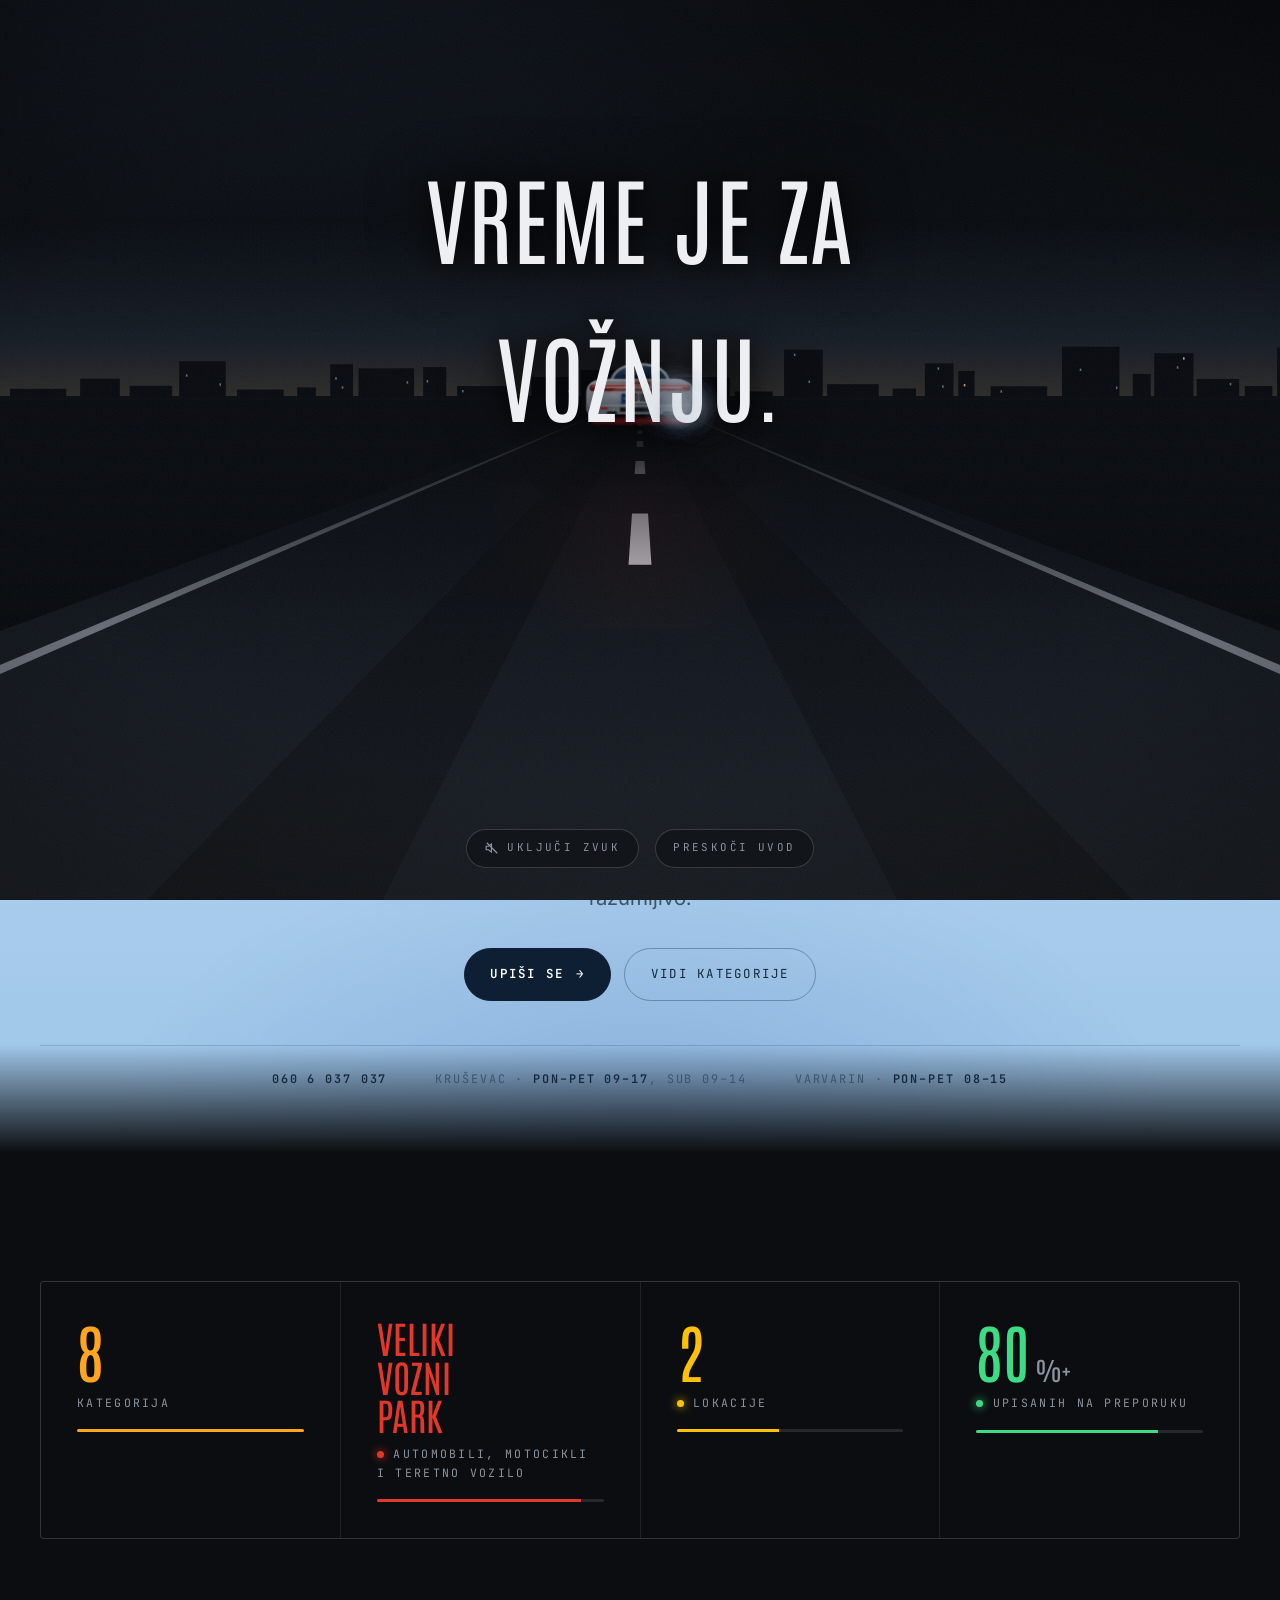
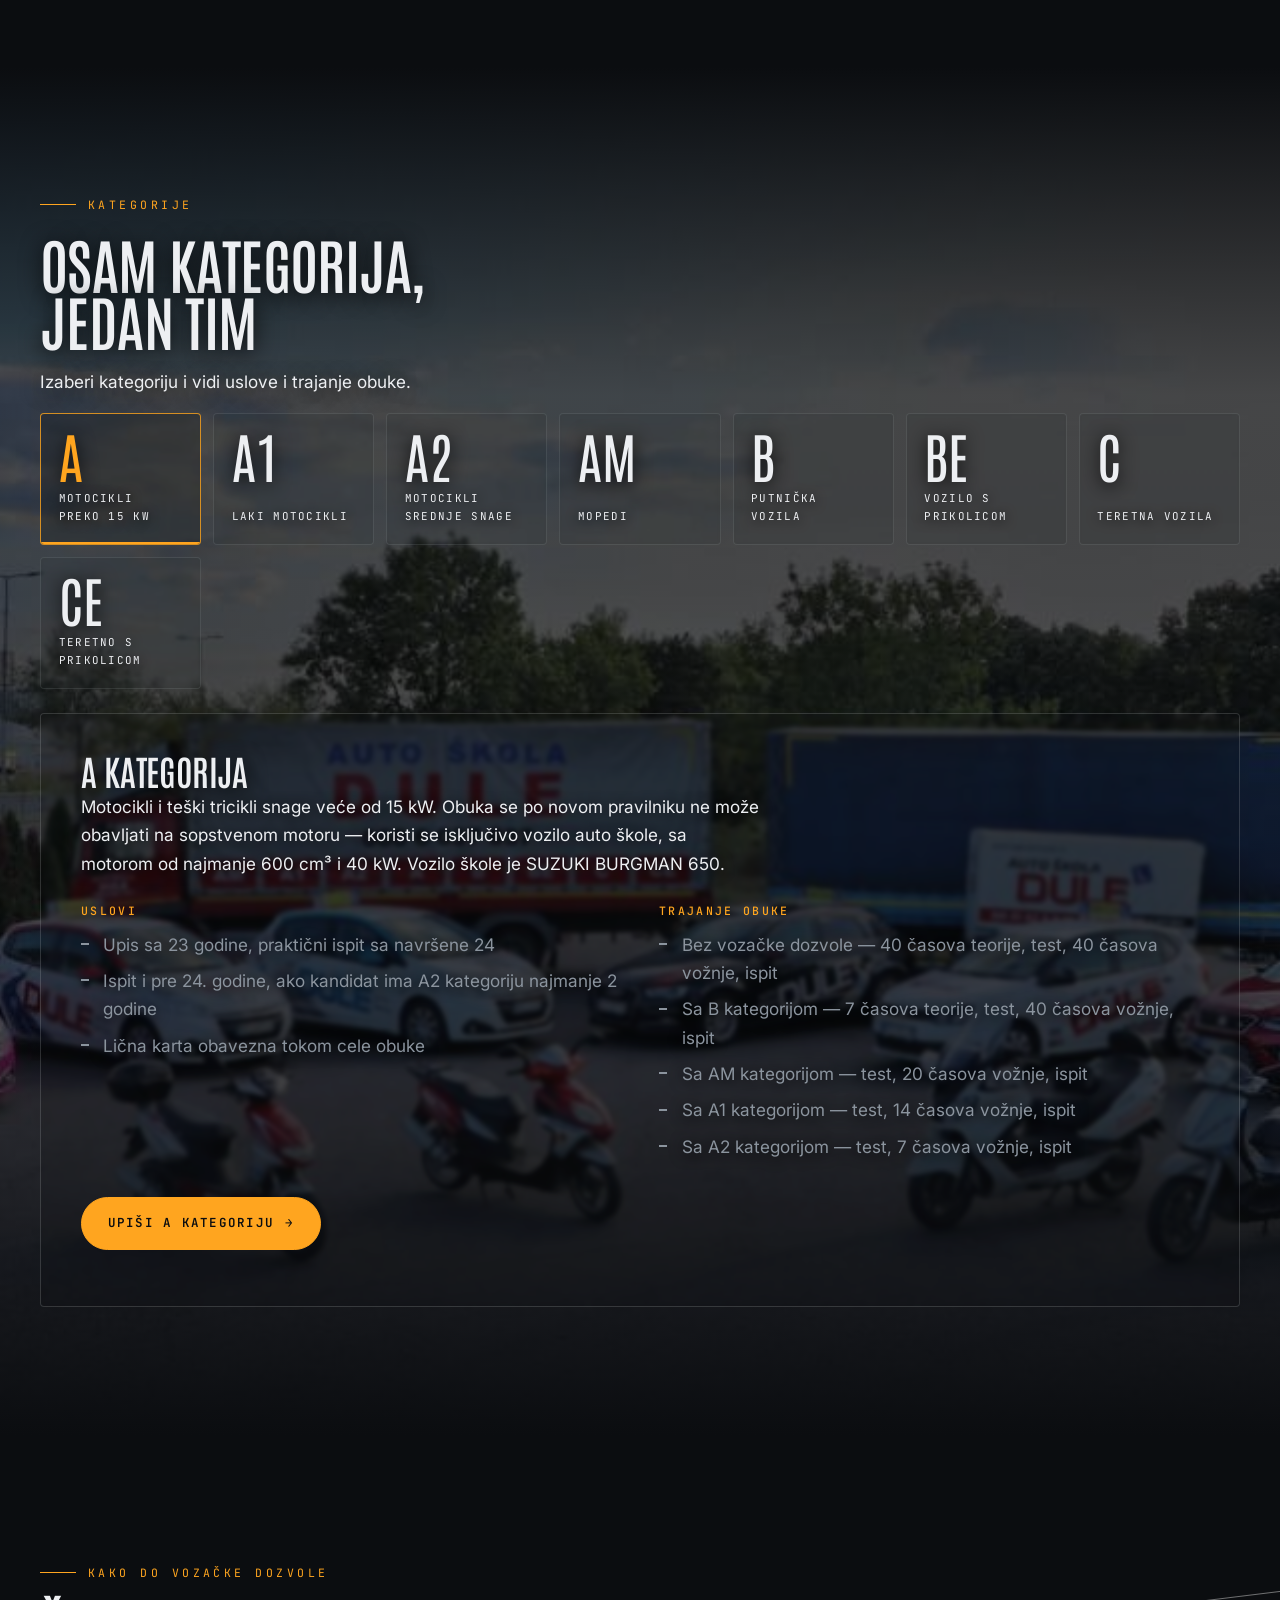
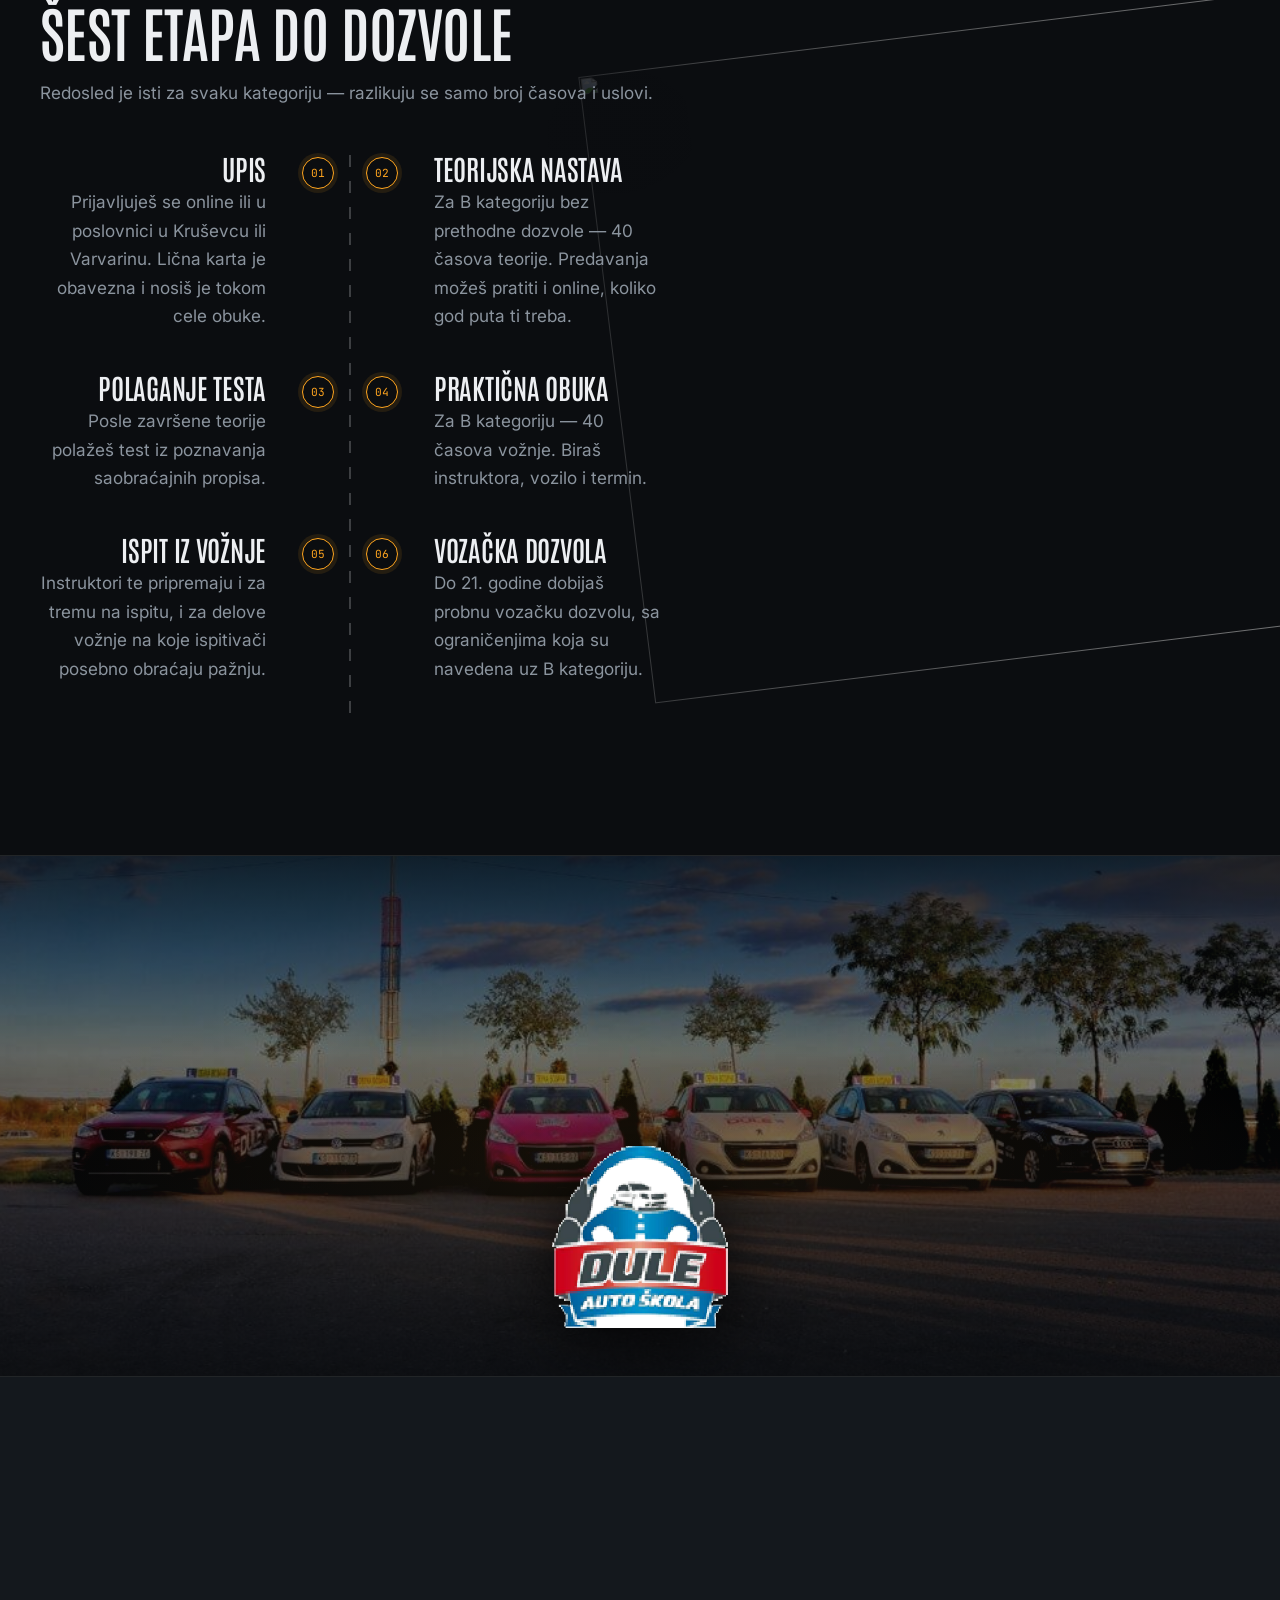
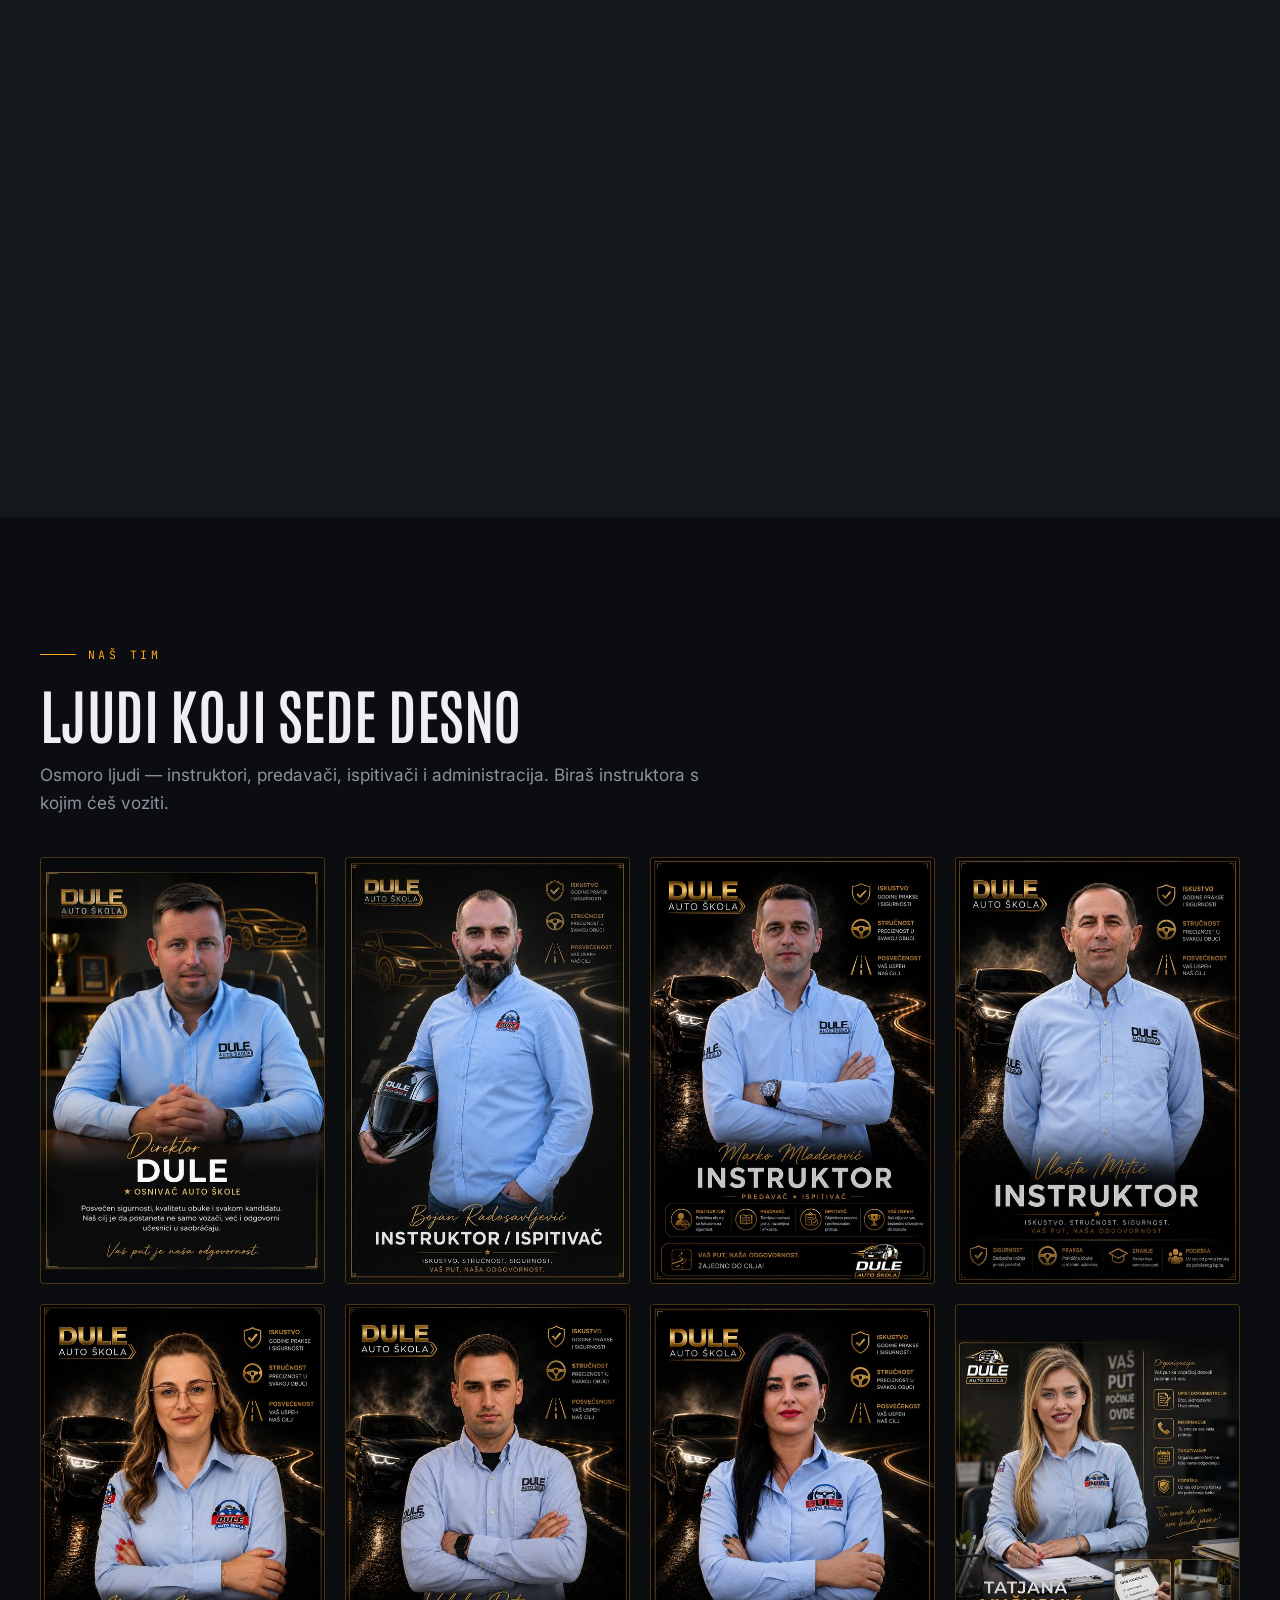
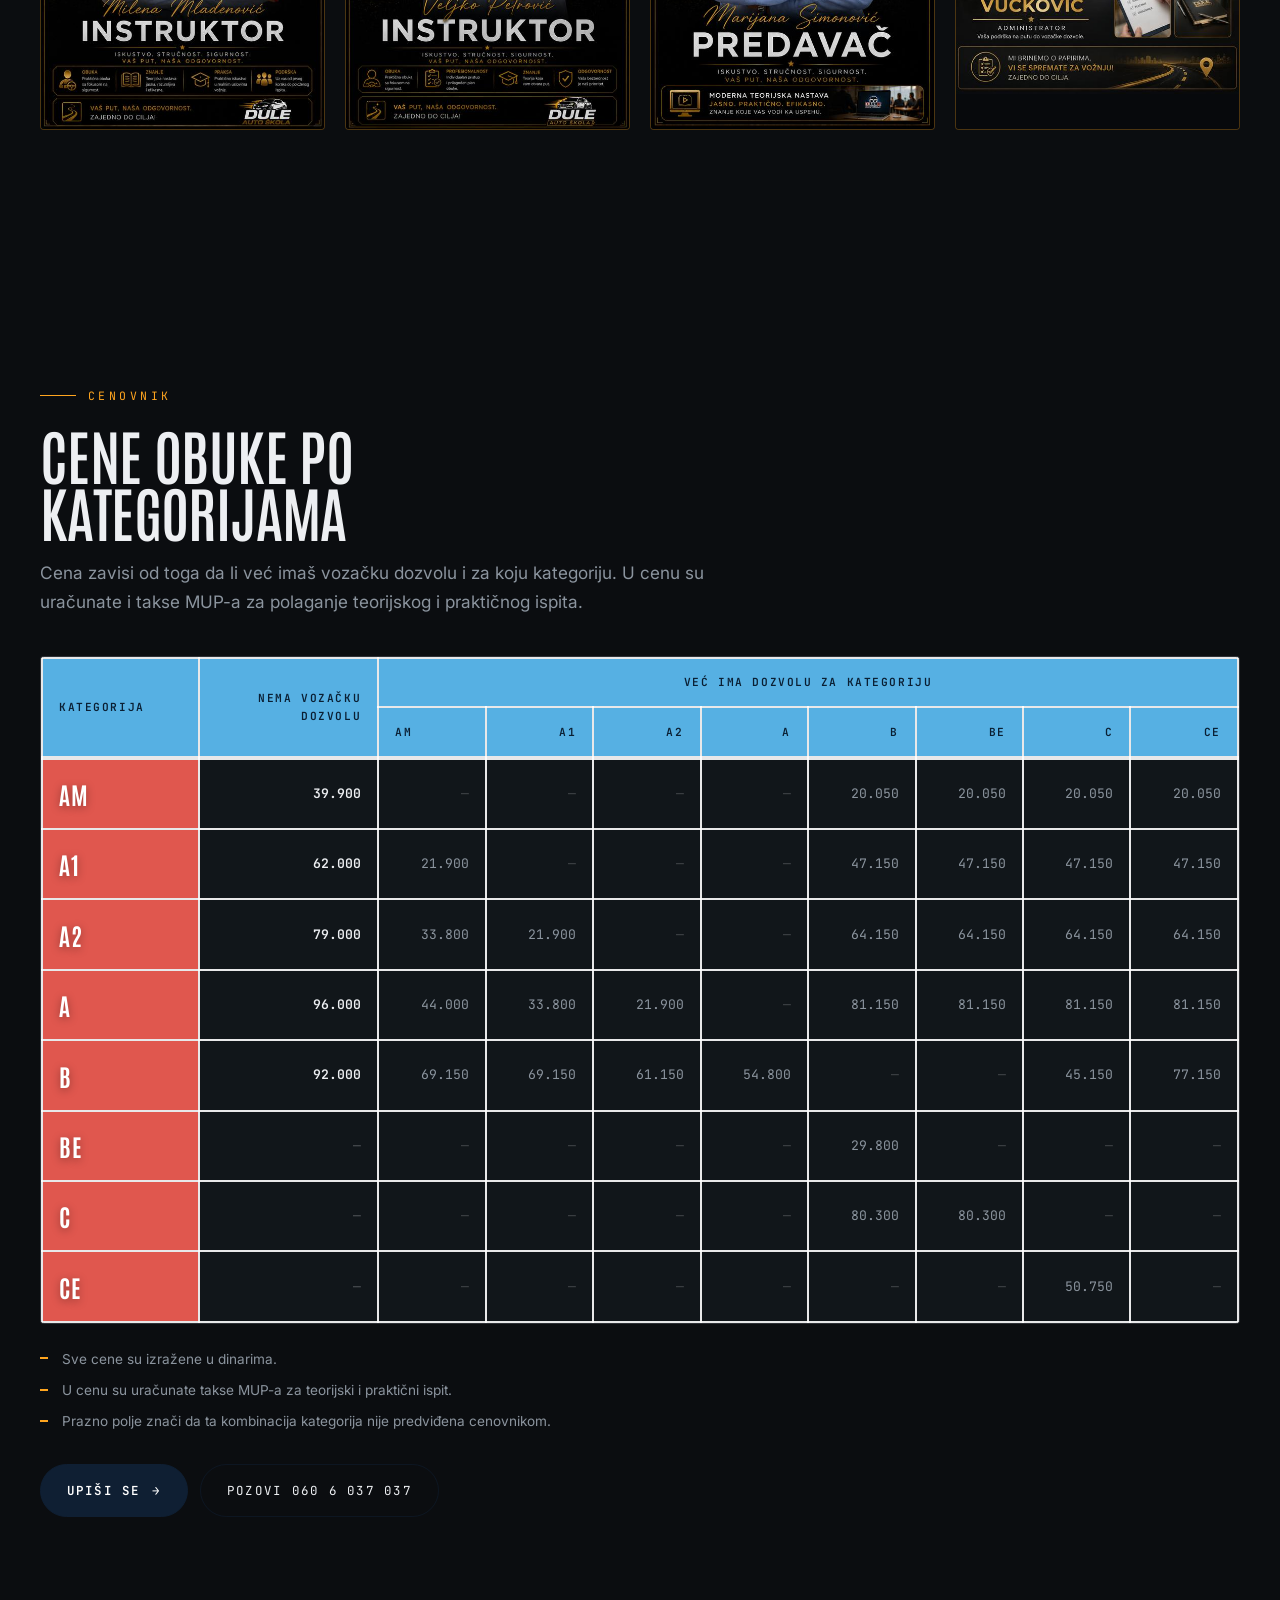
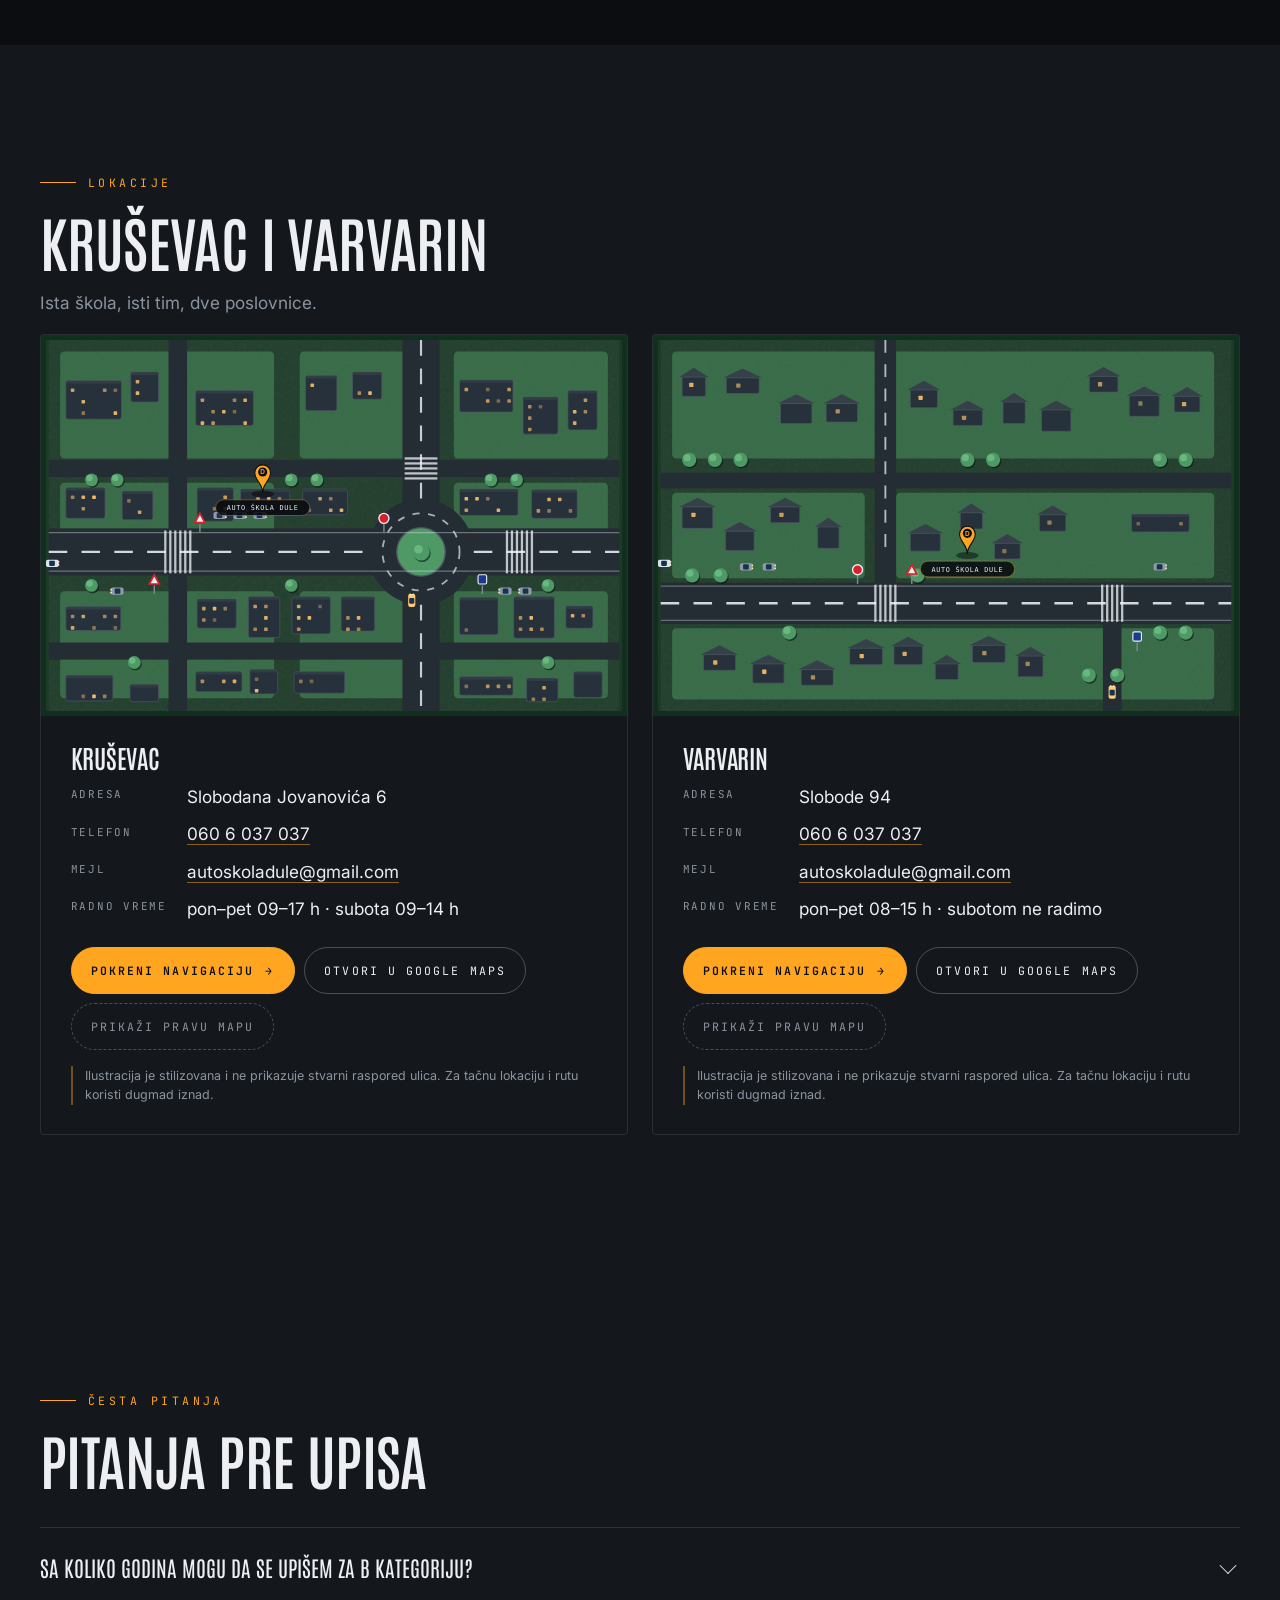
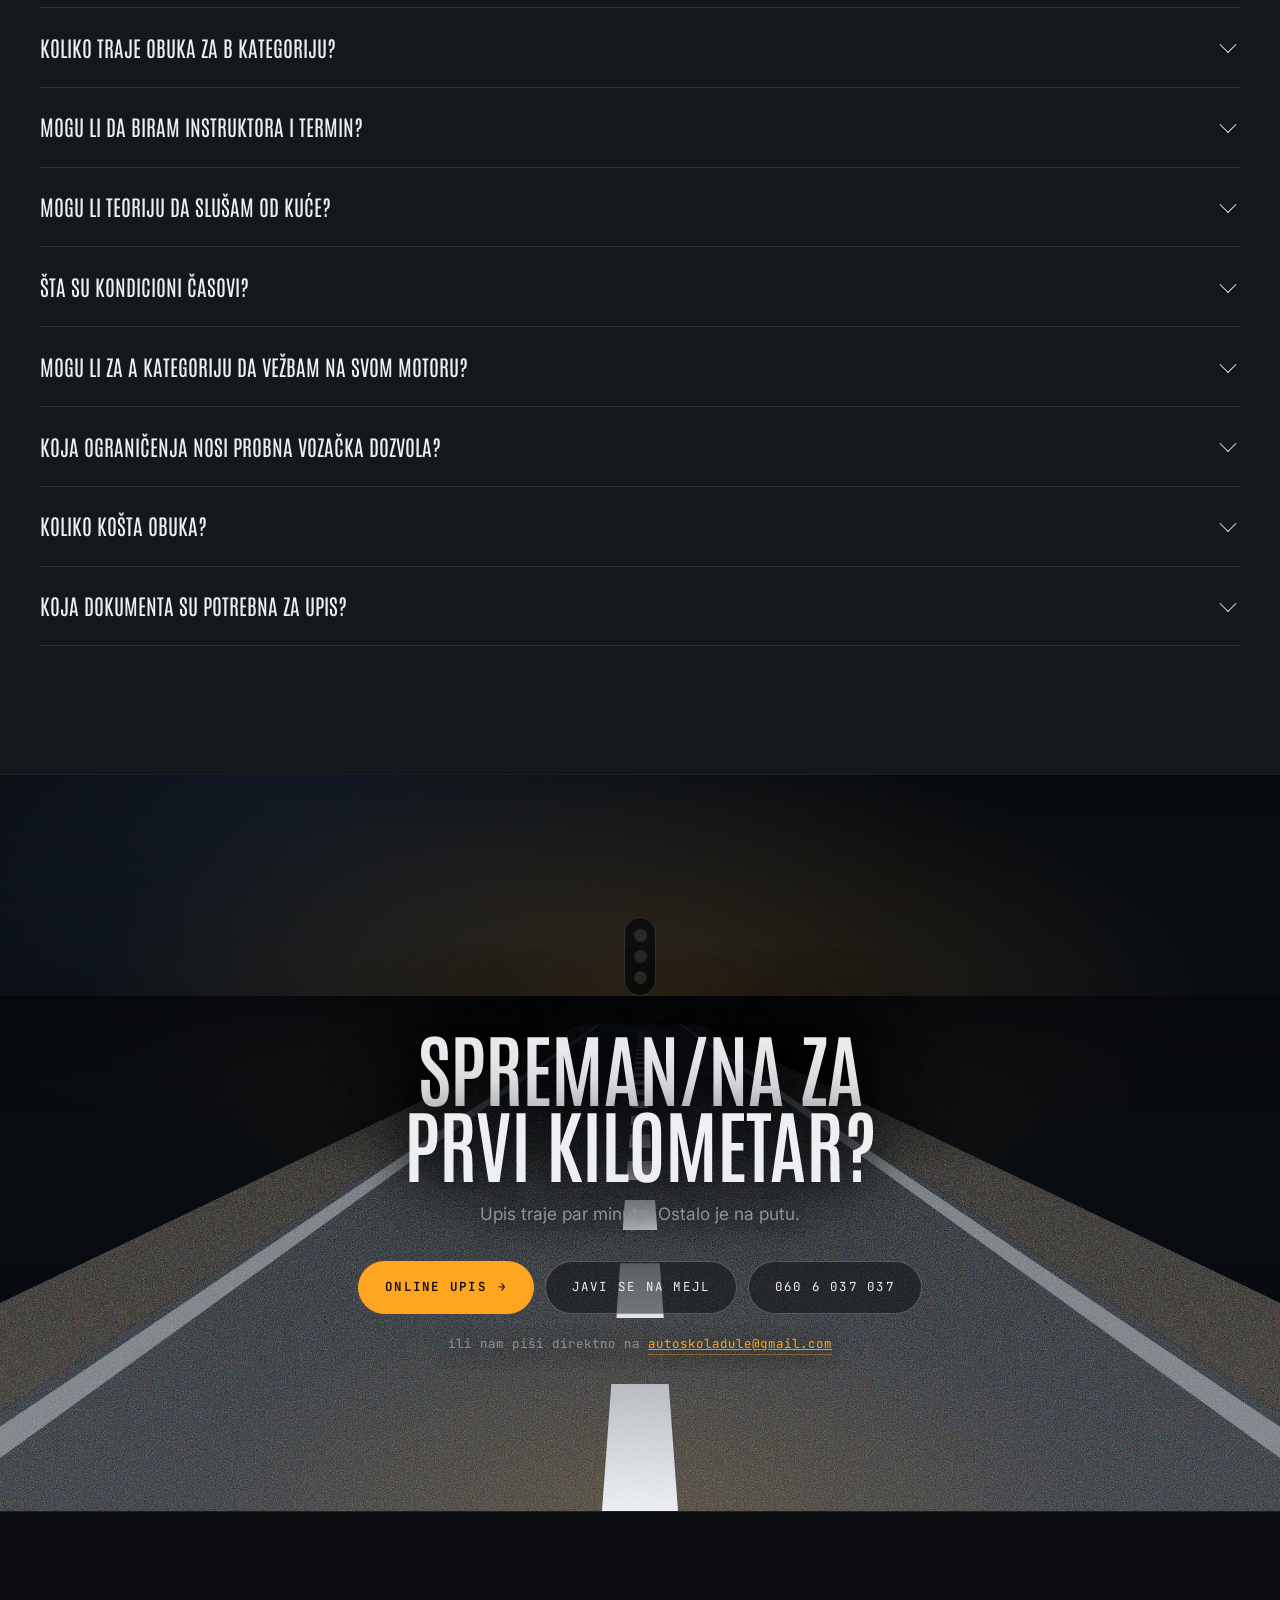
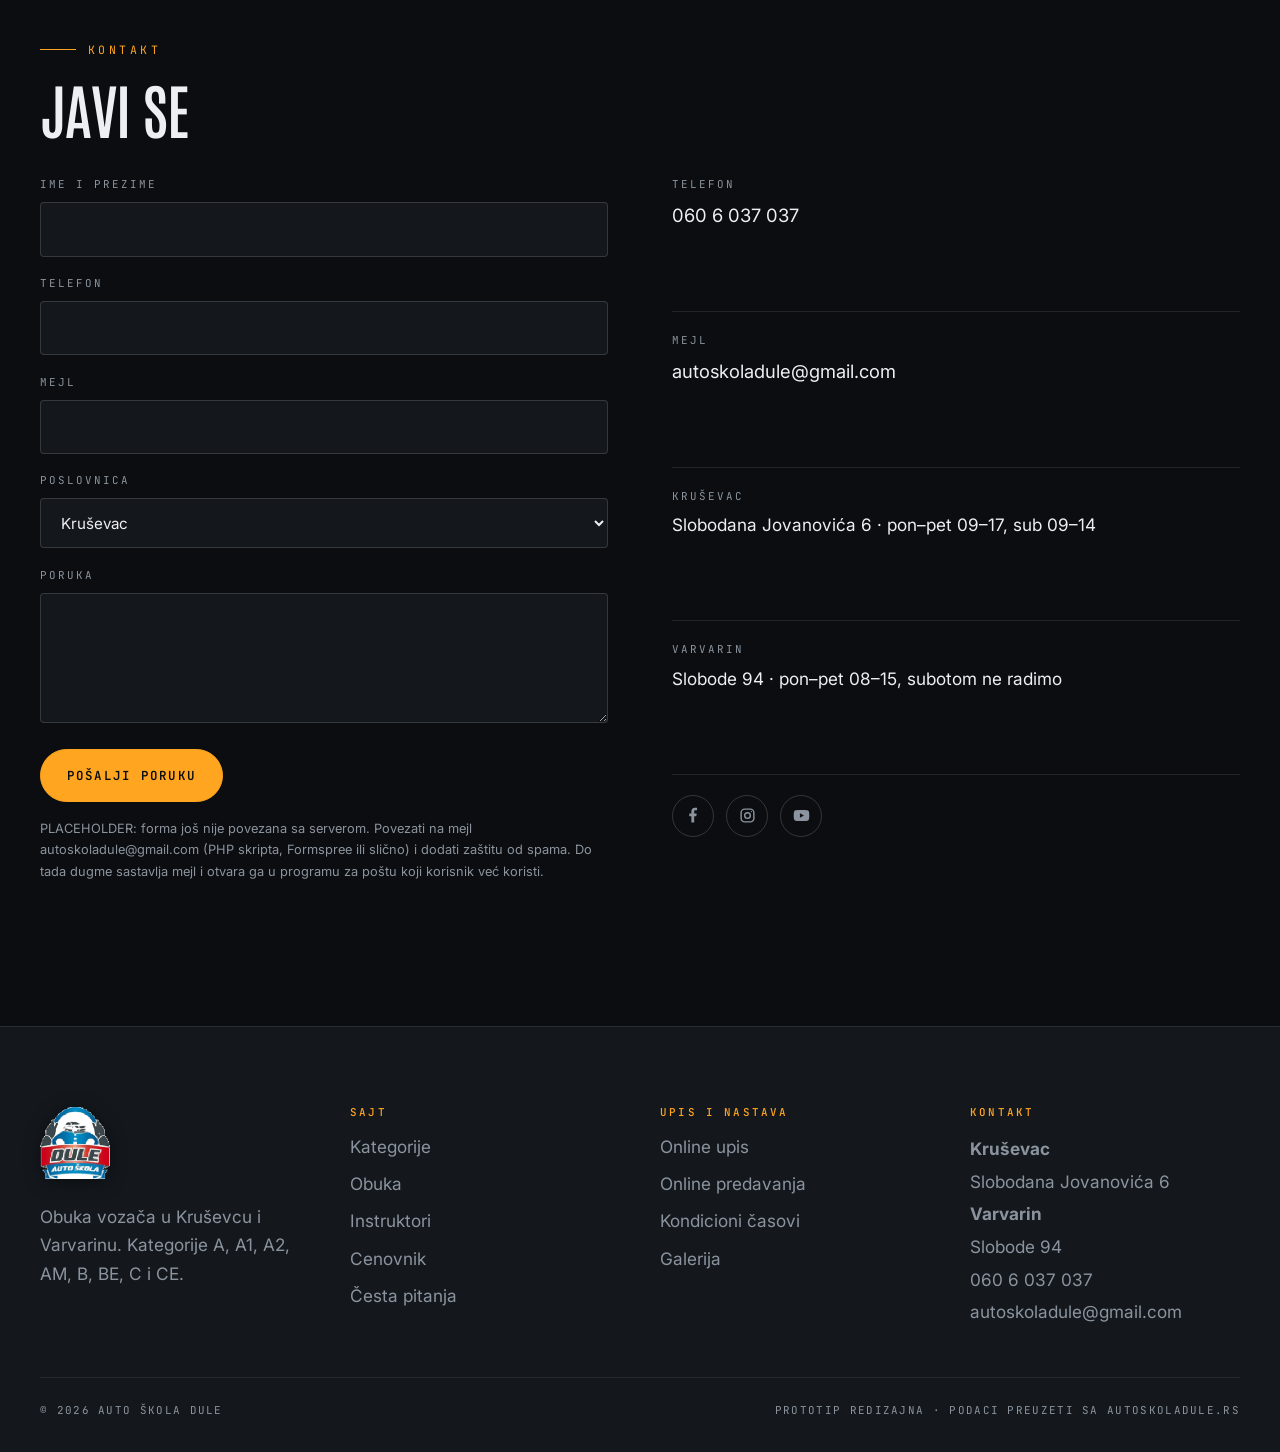
==== index.html @ 13d85eb0 "sredjena struktura projekta" ====
<!DOCTYPE html>
<html lang="sr">
<head>
<meta charset="utf-8">
<meta name="viewport" content="width=device-width, initial-scale=1">
<title>Auto škola Dule — obuka vozača u Kruševcu i Varvarinu</title>
<meta name="description" content="Auto škola Dule, Kruševac i Varvarin. Obuka za kategorije A, A1, A2, AM, B, BE, C i CE, online upis, online predavanja i kondicioni časovi vožnje.">
<meta name="theme-color" content="#0b0d10">
<link rel="canonical" href="https://autoskoladule.rs/">

<!-- Open Graph -->
<meta property="og:type" content="website">
<meta property="og:title" content="Auto škola Dule — Kruševac i Varvarin">
<meta property="og:description" content="Obuka za 8 kategorija, online upis i online predavanja. Dve lokacije: Kruševac i Varvarin.">
<meta property="og:url" content="https://autoskoladule.rs/">
<!-- PLACEHOLDER: og:image — dodati sliku 1200x630 px -->
<meta property="og:image" content="images/og-cover.jpg">

<link rel="preconnect" href="https://fonts.googleapis.com">
<link rel="preconnect" href="https://fonts.gstatic.com" crossorigin>
<link href="https://fonts.googleapis.com/css2?family=Antonio:wght@400;600;700&family=Inter:wght@400;500;600&family=JetBrains+Mono:wght@400;500&display=swap" rel="stylesheet">
<link rel="stylesheet" href="style.css">

<script type="application/ld+json">
{
  "@context": "https://schema.org",
  "@type": "DrivingSchool",
  "name": "Auto škola Dule",
  "url": "https://autoskoladule.rs/",
  "email": "autoskoladule@gmail.com",
  "telephone": "+381606037037",
  "sameAs": [
    "https://www.facebook.com/dule.autoskola/",
    "https://www.instagram.com/autoskoladule/",
    "https://www.youtube.com/channel/UC92BBUXjT8KW2FbSgrHSTdQ"
  ],
  "location": [
    {
      "@type": "Place",
      "name": "Auto škola Dule — Kruševac",
      "address": {
        "@type": "PostalAddress",
        "streetAddress": "Slobodana Jovanovića 6",
        "addressLocality": "Kruševac",
        "addressCountry": "RS"
      },
      "openingHours": ["Mo-Fr 09:00-17:00", "Sa 09:00-14:00"]
    },
    {
      "@type": "Place",
      "name": "Auto škola Dule — Varvarin",
      "address": {
        "@type": "PostalAddress",
        "streetAddress": "Slobode 94",
        "addressLocality": "Varvarin",
        "addressCountry": "RS"
      },
      "openingHours": ["Mo-Fr 08:00-15:00"]
    }
  ]
}
</script>
</head>

<body>
<a class="preskoci-na-sadrzaj" href="#sadrzaj">Preskoči na sadržaj</a>

<!-- ==========================================================
     CINEMATIC INTRO
     Sloj 1: video (ako fajl postoji)
     Sloj 2: SVG/canvas scena — uvek radi, i bez ijednog assets fajla
     ========================================================== -->
<!-- intro je skriven dok ga main.js uspešno ne pokrene; ako JS otkaže, sajt se vidi normalno -->
<div class="intro" id="intro" hidden role="dialog" aria-label="Uvodna scena" aria-modal="true">

  <div class="intro__kamera" id="kamera" aria-hidden="true">

    <!-- opcioni video sloj -->
    <!-- Kad dodaš snimak, upiši putanje u data- atribute; JS ih tek tada učitava.
         Prazni atributi znače: koristi se scena ispod i nema nijednog mrežnog zahteva. -->
    <video class="intro__video" id="introVideo" muted playsinline preload="none"
           data-mp4="" data-webm="" data-poster=""
           data-uputstvo="Upiši video/intro.mp4 i images/intro-poster.jpg kad snimak bude gotov"></video>

    <!-- scena bez video fajla -->
    <div class="scena" id="scena">
      <div class="scena__nebo"></div>

      <!-- put, središnja linija, siluete grada — perspektivna projekcija -->
      <canvas class="scena__put" id="putCanvas"></canvas>

      <div class="scena__magla"></div>

      <div class="scena__vozilo" id="vozilo">
       <div class="scena__vozilo-telo">
        <svg viewBox="0 0 640 400" xmlns="http://www.w3.org/2000/svg" role="img" aria-label="Automobil na putu noću">
          <defs>
            <linearGradient id="lak" x1=".25" y1="0" x2=".75" y2="1">
              <stop offset="0"   stop-color="#f6f9fc"/>
              <stop offset=".18" stop-color="#dce4ec"/>
              <stop offset=".44" stop-color="#aeb9c6"/>
              <stop offset=".7"  stop-color="#7b8794"/>
              <stop offset=".88" stop-color="#525d69"/>
              <stop offset="1"   stop-color="#3a434d"/>
            </linearGradient>
            <linearGradient id="lakKrov" x1="0" y1="0" x2="0" y2="1">
              <stop offset="0"   stop-color="#eef4fa"/>
              <stop offset=".6"  stop-color="#b6c2cf"/>
              <stop offset="1"   stop-color="#8d99a7"/>
            </linearGradient>
            <linearGradient id="staklo" x1=".2" y1="0" x2=".7" y2="1">
              <stop offset="0"   stop-color="#4179bd"/>
              <stop offset=".35" stop-color="#1e4479"/>
              <stop offset=".75" stop-color="#112a4e"/>
              <stop offset="1"   stop-color="#0a1830"/>
            </linearGradient>
            <linearGradient id="odsjaj" x1="0" y1="0" x2="1" y2="0">
              <stop offset="0"   stop-color="#fff" stop-opacity="0"/>
              <stop offset=".4"  stop-color="#fff" stop-opacity=".3"/>
              <stop offset=".65" stop-color="#fff" stop-opacity=".06"/>
              <stop offset="1"   stop-color="#fff" stop-opacity="0"/>
            </linearGradient>
            <linearGradient id="stop" x1="0" y1="0" x2="0" y2="1">
              <stop offset="0"   stop-color="#ff8f82"/>
              <stop offset=".42" stop-color="#d81f2a"/>
              <stop offset="1"   stop-color="#78120e"/>
            </linearGradient>
            <linearGradient id="metal" x1="0" y1="0" x2="0" y2="1">
              <stop offset="0"   stop-color="#e3e9f0"/>
              <stop offset=".5"  stop-color="#8b96a3"/>
              <stop offset="1"   stop-color="#3a434d"/>
            </linearGradient>
            <linearGradient id="tablicaSjaj" x1="0" y1="0" x2="0" y2="1">
              <stop offset="0"   stop-color="#ffffff"/>
              <stop offset=".55" stop-color="#f2f6fa"/>
              <stop offset="1"   stop-color="#d3dbe4"/>
            </linearGradient>
            <radialGradient id="senka" cx=".5" cy=".5" r=".5">
              <stop offset="0" stop-color="#000" stop-opacity=".92"/>
              <stop offset="1" stop-color="#000" stop-opacity="0"/>
            </radialGradient>
            <radialGradient id="lampaTablice" cx=".5" cy="0" r="1">
              <stop offset="0"   stop-color="#fff" stop-opacity=".55"/>
              <stop offset="1"   stop-color="#fff" stop-opacity="0"/>
            </radialGradient>
            <filter id="sjaj" x="-90%" y="-90%" width="280%" height="280%">
              <feGaussianBlur stdDeviation="7" result="b"/>
              <feMerge><feMergeNode in="b"/><feMergeNode in="b"/><feMergeNode in="SourceGraphic"/></feMerge>
            </filter>
            <filter id="mekano" x="-40%" y="-40%" width="180%" height="180%">
              <feGaussianBlur stdDeviation="7"/>
            </filter>
          </defs>

          <!-- senka -->
          <ellipse cx="320" cy="352" rx="262" ry="30" fill="url(#senka)"/>

          <!-- točkovi, široko razmaknuti -->
          <path d="M92 288h78v54a10 10 0 0 1-10 10h-58a10 10 0 0 1-10-10z" fill="#06080b"/>
          <path d="M470 288h78v54a10 10 0 0 1-10 10h-58a10 10 0 0 1-10-10z" fill="#06080b"/>
          <path d="M100 344h58M482 344h58" stroke="#252d36" stroke-width="3" opacity=".9"/>

          <!-- niska, zategnuta linija krova -->
          <path d="M186 196c14-52 58-80 134-80s120 28 134 80z" fill="url(#lakKrov)"/>
          <path d="M202 192c12-42 52-64 118-64s106 22 118 64z" fill="url(#staklo)"/>
          <path d="M216 156c22-18 58-26 104-26s82 8 104 26l6 12H210z" fill="url(#odsjaj)" opacity=".5"/>
          <path d="M248 170l64 8" stroke="#0b1730" stroke-width="3" stroke-linecap="round" opacity=".8"/>

          <!-- široka karoserija sa izvučenim bokovima -->
          <path d="M84 318V250c0-38 22-58 66-64h340c44 6 66 26 66 64v68c0 10-7 17-17 17H101c-10 0-17-7-17-17z"
                fill="url(#lak)" stroke="#eaf0f6" stroke-width="1.6"/>
          <path d="M84 260c0-34 20-54 52-62v122c-34-6-52-24-52-46z" fill="#c3cdd9" opacity=".45"/>
          <path d="M556 260c0-34-20-54-52-62v122c34-6 52-24 52-46z" fill="#c3cdd9" opacity=".45"/>
          <path d="M92 244c78-20 378-20 456 0" fill="none" stroke="#fff" stroke-width="1.8" opacity=".45"/>

          <!-- ivica prtljažnika sa trećim stop svetlom -->
          <path d="M170 196h300c12 0 18 6 18 12H152c0-6 6-12 18-12z" fill="#b8c4d1"/>
          <rect class="vozilo__stop" x="272" y="199" width="96" height="6" rx="3" fill="url(#stop)" filter="url(#sjaj)"/>

          <!-- svetlosna traka preko celog zadnjeg kraja -->
          <g class="vozilo__stop">
            <rect x="98" y="212" width="444" height="26" rx="13" fill="#141a21"/>
            <rect x="104" y="216" width="432" height="18" rx="9" fill="url(#stop)" filter="url(#sjaj)"/>
            <rect x="132" y="221" width="376" height="6" rx="3" fill="#ffe3de" opacity=".85"/>
          </g>
          <g class="vozilo__zmigavac">
            <rect x="104" y="216" width="80" height="18" rx="9" fill="#ffa51f" filter="url(#sjaj)"/>
            <rect x="456" y="216" width="80" height="18" rx="9" fill="#ffa51f" filter="url(#sjaj)"/>
          </g>

          <!-- TABLICA — krupnija, osvetljena, sa hromiranim ramom -->
          <g class="vozilo__tablica">
            <ellipse cx="320" cy="252" rx="132" ry="42" fill="url(#lampaTablice)" opacity=".85"/>
            <rect x="234" y="246" width="172" height="52" rx="6" fill="url(#metal)"/>
            <rect x="238" y="250" width="164" height="44" rx="4" fill="url(#tablicaSjaj)"/>
            <rect x="238" y="250" width="22" height="44" rx="4" fill="#123a8f"/>
            <text x="249" y="277" text-anchor="middle" font-family="JetBrains Mono, monospace"
                  font-size="10" fill="#eaf0ff">SRB</text>
            <text x="332" y="285" text-anchor="middle" font-family="Antonio, Oswald, Arial Narrow, sans-serif"
                  font-size="40" font-weight="700" letter-spacing="3.5" fill="#0d1117">DULE</text>
          </g>

          <!-- branik, difuzor, auspusi -->
          <path d="M88 300h464v28c0 8-6 14-14 14H102c-8 0-14-6-14-14z" fill="#8994a2"/>
          <path d="M88 300h464v6H88z" fill="#e4ebf2" opacity=".5"/>
          <path d="M232 312h176v18H232z" fill="#0e1319"/>
          <path d="M238 318h164" stroke="#242c35" stroke-width="2"/>
          <rect x="146" y="310" width="34" height="10" rx="5" fill="#c8202b" opacity=".9"/>
          <rect x="460" y="310" width="34" height="10" rx="5" fill="#c8202b" opacity=".9"/>
          <rect id="auspuhTacka" x="420" y="326" width="48" height="15" rx="7.5"
                fill="#070a0d" stroke="url(#metal)" stroke-width="2"/>
          <rect x="172" y="326" width="48" height="15" rx="7.5"
                fill="#070a0d" stroke="url(#metal)" stroke-width="2" opacity=".85"/>

          <!-- odsjaj svetala na asfaltu -->
          <g class="vozilo__odraz" filter="url(#mekano)" opacity=".55">
            <rect x="110" y="356" width="420" height="28" rx="14" fill="#d81f2a" opacity=".45"/>
          </g>
        </svg>
       </div>
      </div>

    </div>

    <div class="intro__vinjeta"></div>
    <div class="intro__zrno"></div>
  </div>

  <!-- dim: isti oblak u dva sloja — jedan iza teksta, jedan ispred njega,
       pa se slova formiraju unutar oblaka, a ne ispod njega -->
  <canvas class="scena__dim" id="dimCanvas" aria-hidden="true"></canvas>
  <canvas class="scena__dim scena__dim--ispred" id="dimPredCanvas" aria-hidden="true"></canvas>

  <div class="intro__sadrzaj">
    <p class="intro__linija" id="introLinija">Vreme je za vožnju.</p>
    <p class="intro__pod" id="introPod">Tvoj prvi kilometar.</p>
    <div class="intro__start" id="introStart">
      <div class="pedale" id="pedale">

        <!-- kvačilo i kočnica su čisto vizuelni elementi -->
        <div class="pedala pedala--staticna" aria-hidden="true">
          <span class="pedala__ploca"><i></i></span>
          <span class="pedala__ime">Kvačilo</span>
        </div>

        <div class="pedala pedala--staticna" aria-hidden="true">
          <span class="pedala__ploca pedala__ploca--siroka"><i></i></span>
          <span class="pedala__ime">Kočnica</span>
        </div>

        <!-- jedina interaktivna papučica -->
        <button class="pedala pedala--gas" type="button" id="pedalaGas"
                aria-describedby="pedaleUput">
          <span class="pedala__ploca pedala__ploca--uska" aria-hidden="true"><i></i></span>
          <span class="pedala__ime">Gas</span>
        </button>

      </div>
      <p class="pedale__uput" id="pedaleUput" role="status">
        Pritisni <b>gas</b> i ulaziš na sajt
      </p>
    </div>
  </div>

  <div class="intro__alatke">
    <button type="button" id="dugmeZvuk" aria-pressed="false">
      <svg class="ikona-zvuk" width="14" height="14" viewBox="0 0 24 24" fill="none"
           stroke="currentColor" stroke-width="2" aria-hidden="true">
        <path d="M11 5 6 9H2v6h4l5 4z"/>
        <path class="talas" d="M15.5 8.5a5 5 0 0 1 0 7"/>
        <path class="talas talas--2" d="M18.5 5.5a9 9 0 0 1 0 13"/>
        <path class="precrtano" d="M3 3l18 18"/>
      </svg>
      <span id="tekstZvuk">Uključi zvuk</span>
    </button>
    <button type="button" id="dugmePreskoci">Preskoči uvod</button>
  </div>
</div>

<!-- skrol traka -->
<div class="traka" aria-hidden="true"><div class="traka__napredak" id="trakaNapredak"></div></div>

<!-- ==========================================================
     ZAGLAVLJE
     ========================================================== -->
<header class="zaglavlje" id="zaglavlje">
  <div class="omot zaglavlje__red">
    <a class="logo" href="#pocetna" aria-label="Auto škola Dule — početna">
      <!-- PLACEHOLDER: kad stigne logo u visokoj rezoluciji, dodaj ga kao
           srcset="images/logo.png 1x, images/logo@2x.png 2x" -->
      <img class="logo__slika" alt="Auto škola Dule" width="234" height="242"
           src="images/logo.png"
           onerror="this.closest('.logo').classList.add('logo--bez-slike')">
      <span class="logo__tekst" aria-hidden="true">Auto škola <b>Dule</b></span>
    </a>

    <nav class="meni" id="meni" aria-label="Glavna navigacija">
      <a href="#pocetna">Početna</a>
      <a href="#kategorije">Kategorije</a>
      <a href="#obuka">Obuka</a>
      <a href="#tim">Instruktori</a>
      <a href="#cenovnik">Cenovnik</a>
      <a href="#upis">Online upis</a>
      <a href="#faq">Pitanja</a>
      <a href="#kontakt">Kontakt</a>
    </nav>

    <a class="dugme dugme--puno zaglavlje__cta"
       href="https://autoskoladule.rs/online-upis/">Upiši se</a>

    <button class="meni-taster" id="meniTaster" aria-expanded="false" aria-controls="meni">
      <span class="crte" aria-hidden="true"><i></i><i></i><i></i></span>
      <span id="meniTekst">Meni</span>
    </button>
  </div>
</header>

<main id="sadrzaj">

<!-- ==========================================================
     HERO
     ========================================================== -->
<section class="hero" id="pocetna">
  <div class="omot hero__sredina">
    <p class="oznaka oznaka--sredina">Kruševac &nbsp;/&nbsp; Varvarin</p>

    <div class="hero__znak">
      <p class="hero__parola hero__parola--levo">Budi deo<br>našeg tima</p>
      <h1 class="hero__naslov">
        <img class="hero__logo" width="234" height="242" fetchpriority="high"
             src="images/logo.png" alt="Auto škola Dule">
      </h1>
      <p class="hero__parola hero__parola--desno">Zajedno<br>ka uspehu</p>
    </div>

    <!-- instrument tabla: dve fotografije i brzinomer između njih -->
    <div class="hero__tabla">
      <figure class="ciferblat ciferblat--foto">
          <img src="images/ciferblat-skuteri.jpg" width="250" height="250" alt="Instruktorke Auto škole Dule pored skutera i motocikala">
          <svg class="ciferblat__prsten" viewBox="0 0 400 400" aria-hidden="true"><circle cx="200" cy="200" r="194" fill="none" stroke="currentColor" stroke-width="2" opacity=".5"/><path d="M200.0 14.0 L200.0 30.0 M219.4 15.0 L218.6 23.0 M238.7 18.1 L237.0 25.9 M257.5 23.1 L255.0 30.7 M275.7 30.1 L272.4 37.4 M293.0 38.9 L285.0 52.8 M309.3 49.5 L304.6 56.0 M324.5 61.8 L319.1 67.7 M338.2 75.5 L332.3 80.9 M350.5 90.7 L344.0 95.4 M361.1 107.0 L347.2 115.0 M369.9 124.3 L362.6 127.6 M376.9 142.5 L369.3 145.0 M381.9 161.3 L374.1 163.0 M385.0 180.6 L377.0 181.4 M386.0 200.0 L370.0 200.0 M385.0 219.4 L377.0 218.6 M381.9 238.7 L374.1 237.0 M376.9 257.5 L369.3 255.0 M369.9 275.7 L362.6 272.4 M361.1 293.0 L347.2 285.0 M350.5 309.3 L344.0 304.6 M338.2 324.5 L332.3 319.1 M324.5 338.2 L319.1 332.3 M309.3 350.5 L304.6 344.0 M293.0 361.1 L285.0 347.2 M275.7 369.9 L272.4 362.6 M257.5 376.9 L255.0 369.3 M238.7 381.9 L237.0 374.1 M219.4 385.0 L218.6 377.0 M200.0 386.0 L200.0 370.0 M180.6 385.0 L181.4 377.0 M161.3 381.9 L163.0 374.1 M142.5 376.9 L145.0 369.3 M124.3 369.9 L127.6 362.6 M107.0 361.1 L115.0 347.2 M90.7 350.5 L95.4 344.0 M75.5 338.2 L80.9 332.3 M61.8 324.5 L67.7 319.1 M49.5 309.3 L56.0 304.6 M38.9 293.0 L52.8 285.0 M30.1 275.7 L37.4 272.4 M23.1 257.5 L30.7 255.0 M18.1 238.7 L25.9 237.0 M15.0 219.4 L23.0 218.6 M14.0 200.0 L30.0 200.0 M15.0 180.6 L23.0 181.4 M18.1 161.3 L25.9 163.0 M23.1 142.5 L30.7 145.0 M30.1 124.3 L37.4 127.6 M38.9 107.0 L52.8 115.0 M49.5 90.7 L56.0 95.4 M61.8 75.5 L67.7 80.9 M75.5 61.8 L80.9 67.7 M90.7 49.5 L95.4 56.0 M107.0 38.9 L115.0 52.8 M124.3 30.1 L127.6 37.4 M142.5 23.1 L145.0 30.7 M161.3 18.1 L163.0 25.9 M180.6 15.0 L181.4 23.0" stroke="currentColor" stroke-width="2.4" opacity=".55"/></svg>
          <figcaption>A · A1 · A2 · AM</figcaption>
        </figure>

      <div class="ciferblat ciferblat--brzinomer">
        <svg viewBox="0 0 400 400" xmlns="http://www.w3.org/2000/svg">
      <g fill="none" stroke="none">
        <circle cx="200" cy="200" r="192" fill="none" stroke="currentColor" stroke-width="1" opacity=".35"/>
        <path d="M55.8 300.9 A176.0 176.0 0 1 1 344.2 300.9" fill="none" stroke="currentColor" stroke-width="2" opacity=".55"/>
        <path class="brzinomer__zona" d="M374.8 179.6 A176.0 176.0 0 0 1 344.2 300.9" fill="none" stroke="#e2372b" stroke-width="9" stroke-linecap="round" opacity=".85"/>
        <path d="M54.5 266.6 L43.6 271.6 M40.3 210.5 L28.4 211.2 M47.1 153.0 L35.6 149.5 M73.8 101.7 L64.3 94.3 M117.0 63.2 L110.8 53.0 M171.1 42.6 L168.9 30.8 M228.9 42.6 L231.1 30.8 M283.0 63.2 L289.2 53.0 M326.2 101.7 L335.7 94.3 M352.9 153.0 L364.4 149.5 M359.7 210.5 L371.6 211.2 M345.5 266.6 L356.4 271.6" stroke="currentColor" stroke-width="1.4" opacity=".4"/>
        <path d="M77.1 286.0 L59.1 298.7 M54.6 236.7 L33.2 242.1 M51.0 182.6 L29.2 180.0 M66.9 130.7 L47.4 120.6 M100.3 87.9 L85.7 71.5 M146.7 59.8 L138.8 39.2 M200.0 50.0 L200.0 28.0 M253.3 59.8 L261.2 39.2 M299.7 87.9 L314.3 71.5 M333.1 130.7 L352.6 120.6 M349.0 182.6 L370.8 180.0 M345.4 236.7 L366.8 242.1 M322.9 286.0 L340.9 298.7" stroke="currentColor" stroke-width="3" opacity=".75" stroke-linecap="round"/>
        <text x="91.9" y="275.7" text-anchor="middle" dominant-baseline="middle" font-family="JetBrains Mono, monospace" font-size="15" fill="currentColor" opacity=".8">0</text>
        <text x="68.9" y="184.7" text-anchor="middle" dominant-baseline="middle" font-family="JetBrains Mono, monospace" font-size="15" fill="currentColor" opacity=".8">40</text>
        <text x="112.2" y="101.4" text-anchor="middle" dominant-baseline="middle" font-family="JetBrains Mono, monospace" font-size="15" fill="currentColor" opacity=".8">80</text>
        <text x="200.0" y="68.0" text-anchor="middle" dominant-baseline="middle" font-family="JetBrains Mono, monospace" font-size="15" fill="currentColor" opacity=".8">120</text>
        <text x="287.8" y="101.4" text-anchor="middle" dominant-baseline="middle" font-family="JetBrains Mono, monospace" font-size="15" fill="currentColor" opacity=".8">160</text>
        <text x="331.1" y="184.7" text-anchor="middle" dominant-baseline="middle" font-family="JetBrains Mono, monospace" font-size="15" fill="currentColor" opacity=".8">200</text>
        <text x="308.1" y="275.7" text-anchor="middle" dominant-baseline="middle" font-family="JetBrains Mono, monospace" font-size="15" fill="currentColor" opacity=".8">240</text>
        <text x="200" y="288" text-anchor="middle" font-family="JetBrains Mono, monospace"
              font-size="13" letter-spacing="4" fill="currentColor" opacity=".55">KM/H</text>
      </g>

      <!-- kazaljka: nacrtana uspravno, ugao postavlja animacija -->
      <g class="brzinomer__kazaljka">
        <path d="M200 62 L205.5 196 Q200 206 194.5 196 Z" fill="#ffa51f" opacity=".95"/>
        <circle cx="200" cy="200" r="17" fill="#0b0d10" stroke="#ffa51f" stroke-width="2"/>
        <circle cx="200" cy="200" r="5" fill="#ffa51f"/>
      </g>
    </svg>
      </div>

      <figure class="ciferblat ciferblat--foto">
          <img src="images/ciferblat-obuka.jpg" width="250" height="250" alt="Vozilo Auto škole Dule sa oznakom obuke vozača">
          <svg class="ciferblat__prsten" viewBox="0 0 400 400" aria-hidden="true"><circle cx="200" cy="200" r="194" fill="none" stroke="currentColor" stroke-width="2" opacity=".5"/><path d="M200.0 14.0 L200.0 30.0 M219.4 15.0 L218.6 23.0 M238.7 18.1 L237.0 25.9 M257.5 23.1 L255.0 30.7 M275.7 30.1 L272.4 37.4 M293.0 38.9 L285.0 52.8 M309.3 49.5 L304.6 56.0 M324.5 61.8 L319.1 67.7 M338.2 75.5 L332.3 80.9 M350.5 90.7 L344.0 95.4 M361.1 107.0 L347.2 115.0 M369.9 124.3 L362.6 127.6 M376.9 142.5 L369.3 145.0 M381.9 161.3 L374.1 163.0 M385.0 180.6 L377.0 181.4 M386.0 200.0 L370.0 200.0 M385.0 219.4 L377.0 218.6 M381.9 238.7 L374.1 237.0 M376.9 257.5 L369.3 255.0 M369.9 275.7 L362.6 272.4 M361.1 293.0 L347.2 285.0 M350.5 309.3 L344.0 304.6 M338.2 324.5 L332.3 319.1 M324.5 338.2 L319.1 332.3 M309.3 350.5 L304.6 344.0 M293.0 361.1 L285.0 347.2 M275.7 369.9 L272.4 362.6 M257.5 376.9 L255.0 369.3 M238.7 381.9 L237.0 374.1 M219.4 385.0 L218.6 377.0 M200.0 386.0 L200.0 370.0 M180.6 385.0 L181.4 377.0 M161.3 381.9 L163.0 374.1 M142.5 376.9 L145.0 369.3 M124.3 369.9 L127.6 362.6 M107.0 361.1 L115.0 347.2 M90.7 350.5 L95.4 344.0 M75.5 338.2 L80.9 332.3 M61.8 324.5 L67.7 319.1 M49.5 309.3 L56.0 304.6 M38.9 293.0 L52.8 285.0 M30.1 275.7 L37.4 272.4 M23.1 257.5 L30.7 255.0 M18.1 238.7 L25.9 237.0 M15.0 219.4 L23.0 218.6 M14.0 200.0 L30.0 200.0 M15.0 180.6 L23.0 181.4 M18.1 161.3 L25.9 163.0 M23.1 142.5 L30.7 145.0 M30.1 124.3 L37.4 127.6 M38.9 107.0 L52.8 115.0 M49.5 90.7 L56.0 95.4 M61.8 75.5 L67.7 80.9 M75.5 61.8 L80.9 67.7 M90.7 49.5 L95.4 56.0 M107.0 38.9 L115.0 52.8 M124.3 30.1 L127.6 37.4 M142.5 23.1 L145.0 30.7 M161.3 18.1 L163.0 25.9 M180.6 15.0 L181.4 23.0" stroke="currentColor" stroke-width="2.4" opacity=".55"/></svg>
          <figcaption>B · BE · C · CE</figcaption>
        </figure>
    </div>

    <p class="hero__slogan">
      Biraš instruktora, vozilo i termin obuke. Osam kategorija, dve lokacije,
      i tim koji odgovara na svako pitanje — detaljno i razumljivo.
    </p>
    <div class="hero__akcije">
      <a class="dugme dugme--puno" href="#upis">Upiši se <span class="strelica" aria-hidden="true">&rarr;</span></a>
      <a class="dugme" href="#kategorije">Vidi kategorije</a>
    </div>
    <ul class="hero__meta">
      <li><b>060 6 037 037</b></li>
      <li>Kruševac &middot; <b>pon–pet 09–17</b>, sub 09–14</li>
      <li>Varvarin &middot; <b>pon–pet 08–15</b></li>
    </ul>
  </div>
</section>

<!-- ==========================================================
     INSTRUMENT TABLA
     ========================================================== -->
<section class="sekcija" aria-label="Škola u brojkama">
  <div class="omot">
    <div class="tabla otkrij" id="tabla">
      <div class="merac">
        <div class="merac__broj" data-cilj="8">0</div>
        <div class="merac__opis">Kategorija</div>
        <div class="merac__skala"><i data-udeo="100"></i></div>
      </div>
      <div class="merac merac--crveno">
        <div class="merac__broj merac__broj--tekst">Veliki vozni park</div>
        <div class="merac__opis">Automobili, motocikli i teretno vozilo</div>
        <div class="merac__skala"><i data-udeo="90"></i></div>
      </div>
      <div class="merac merac--zuto">
        <div class="merac__broj" data-cilj="2">0</div>
        <div class="merac__opis">Lokacije</div>
        <div class="merac__skala"><i data-udeo="45"></i></div>
      </div>
      <div class="merac merac--zeleno">
        <div class="merac__broj" data-cilj="80">0<small>%+</small></div>
        <div class="merac__opis">Upisanih na preporuku</div>
        <div class="merac__skala"><i data-udeo="80"></i></div>
      </div>
    </div>
  </div>
</section>

<!-- ==========================================================
     KATEGORIJE
     ========================================================== -->
<section class="sekcija sekcija--foto" id="kategorije">
  <img class="sekcija__foto" width="1024" height="683" loading="lazy" aria-hidden="true"
       alt="" src="images/kategorije-pozadina.jpg">
  <div class="omot">
    <p class="oznaka">Kategorije</p>
    <h2 class="naslov-sekcije">Osam kategorija, jedan tim</h2>
    <p class="uvod">Izaberi kategoriju i vidi uslove i trajanje obuke.</p>

    <div class="kategorije otkrij" role="tablist" aria-label="Izbor kategorije" id="listaKategorija">
      <button class="kat" role="tab" id="tab-A"  aria-controls="panelKat" aria-selected="true"  data-kat="A"><span class="kat__slovo">A</span><span class="kat__opis">Motocikli preko 15 kW</span></button>
      <button class="kat" role="tab" id="tab-A1" aria-controls="panelKat" aria-selected="false" data-kat="A1"><span class="kat__slovo">A1</span><span class="kat__opis">Laki motocikli</span></button>
      <button class="kat" role="tab" id="tab-A2" aria-controls="panelKat" aria-selected="false" data-kat="A2"><span class="kat__slovo">A2</span><span class="kat__opis">Motocikli srednje snage</span></button>
      <button class="kat" role="tab" id="tab-AM" aria-controls="panelKat" aria-selected="false" data-kat="AM"><span class="kat__slovo">AM</span><span class="kat__opis">Mopedi</span></button>
      <button class="kat" role="tab" id="tab-B"  aria-controls="panelKat" aria-selected="false" data-kat="B"><span class="kat__slovo">B</span><span class="kat__opis">Putnička vozila</span></button>
      <button class="kat" role="tab" id="tab-BE" aria-controls="panelKat" aria-selected="false" data-kat="BE"><span class="kat__slovo">BE</span><span class="kat__opis">Vozilo s prikolicom</span></button>
      <button class="kat" role="tab" id="tab-C"  aria-controls="panelKat" aria-selected="false" data-kat="C"><span class="kat__slovo">C</span><span class="kat__opis">Teretna vozila</span></button>
      <button class="kat" role="tab" id="tab-CE" aria-controls="panelKat" aria-selected="false" data-kat="CE"><span class="kat__slovo">CE</span><span class="kat__opis">Teretno s prikolicom</span></button>
    </div>

    <div class="kat-panel" id="panelKat" role="tabpanel" aria-labelledby="tab-A" tabindex="0">
      <!-- sadržaj popunjava main.js iz objekta KATEGORIJE -->
    </div>
  </div>
</section>

<!-- ==========================================================
     PUT DO DOZVOLE
     ========================================================== -->
<section class="sekcija sekcija--dozvola" id="obuka">
  <div class="dozvola-pozadina" aria-hidden="true">
    <img class="dozvola-crtez" src="images/vozacka-dozvola.svg" alt="" aria-hidden="true"
         loading="lazy" width="1000" height="631">
  </div>
  <div class="omot">
    <p class="oznaka">Kako do vozačke dozvole</p>
    <h2 class="naslov-sekcije">Šest etapa do dozvole</h2>
    <p class="uvod">Redosled je isti za svaku kategoriju — razlikuju se samo broj časova i uslovi.</p>

    <div class="put">
      <article class="etapa otkrij">
        <div class="etapa__tacka">01</div>
        <h3>Upis</h3>
        <p>Prijavljuješ se online ili u poslovnici u Kruševcu ili Varvarinu. Lična karta je obavezna i nosiš je tokom cele obuke.</p>
      </article>
      <article class="etapa otkrij">
        <div class="etapa__tacka">02</div>
        <h3>Teorijska nastava</h3>
        <p>Za B kategoriju bez prethodne dozvole — 40 časova teorije. Predavanja možeš pratiti i online, koliko god puta ti treba.</p>
      </article>
      <article class="etapa otkrij">
        <div class="etapa__tacka">03</div>
        <h3>Polaganje testa</h3>
        <p>Posle završene teorije polažeš test iz poznavanja saobraćajnih propisa.</p>
      </article>
      <article class="etapa otkrij">
        <div class="etapa__tacka">04</div>
        <h3>Praktična obuka</h3>
        <p>Za B kategoriju — 40 časova vožnje. Biraš instruktora, vozilo i termin.</p>
      </article>
      <article class="etapa otkrij">
        <div class="etapa__tacka">05</div>
        <h3>Ispit iz vožnje</h3>
        <p>Instruktori te pripremaju i za tremu na ispitu, i za delove vožnje na koje ispitivači posebno obraćaju pažnju.</p>
      </article>
      <article class="etapa otkrij">
        <div class="etapa__tacka">06</div>
        <h3>Vozačka dozvola</h3>
        <p>Do 21. godine dobijaš probnu vozačku dozvolu, sa ograničenjima koja su navedena uz B kategoriju.</p>
      </article>
    </div>
  </div>
</section>

<!-- ==========================================================
     CINEMATIC PRELAZ
     ========================================================== -->
<section class="prelaz" aria-label="Vozni park Auto škole Dule na putu">
  <img class="prelaz__foto" width="1024" height="683" loading="lazy"
       alt="Vozila Auto škole Dule poređana na parkingu u sumrak"
       src="images/prelaz-put.jpg">
  <div class="prelaz__sadrzaj">
    <img class="prelaz__logo" width="234" height="242" loading="lazy"
         alt="Auto škola Dule" src="images/logo.png">
  </div>
</section>

<!-- ==========================================================
     ONLINE PREDAVANJA + KONDICIONI ČASOVI
     ========================================================== -->
<section class="sekcija sekcija--tiha">
  <div class="omot">
    <div class="ponude otkrij">
      <article class="ponuda">
        <svg class="ponuda__ikona" width="28" height="28" viewBox="0 0 24 24" fill="none" stroke="currentColor" stroke-width="1.6" aria-hidden="true">
          <rect x="2" y="4" width="20" height="13" rx="2"/><path d="M8 21h8M12 17v4"/>
        </svg>
        <h3>Online predavanja</h3>
        <p>Sva predavanja možeš poslušati i odgledati od kuće, koliko god puta ti je potrebno.</p>
        <a class="dugme" href="https://autoskoladule.rs/video-lekcije/">Otvori predavanja <span class="strelica" aria-hidden="true">→</span></a>
      </article>

      <article class="ponuda">
        <svg class="ponuda__ikona" width="28" height="28" viewBox="0 0 24 24" fill="none" stroke="currentColor" stroke-width="1.6" aria-hidden="true">
          <circle cx="12" cy="12" r="9"/><path d="M12 7v5l3 2"/>
        </svg>
        <h3>Kondicioni časovi</h3>
        <p>
          Imaš vozačku dozvolu, a ne voziš? Praktičnu obuku vode licencirani instruktori
          koji znanje svake godine obnavljaju na seminarima Agencije za bezbednost saobraćaja.
          Broj časova se dogovara — obuka se prilagođava mogućnostima svakog kandidata.
        </p>
        <p class="ponuda__sitno">
          Za dolazak ti trebaju lična karta i vozačka dozvola.
          Termine i cenu časa dogovaraš direktno sa školom.
        </p>
        <div class="ponuda__akcije">
          <a class="dugme" href="tel:+381606037037">060 6 037 037</a>
          <a class="dugme" href="#kontakt">Zakaži termin <span class="strelica" aria-hidden="true">→</span></a>
        </div>
      </article>
    </div>
  </div>
</section>

<!-- ==========================================================
     TIM
     ========================================================== -->
<section class="sekcija" id="tim">
  <div class="omot">
    <p class="oznaka">Naš tim</p>
    <h2 class="naslov-sekcije">Ljudi koji sede desno</h2>
    <p class="uvod">Osmoro ljudi — instruktori, predavači, ispitivači i administracija. Biraš instruktora s kojim ćeš voziti.</p>

    <div class="tim otkrij">
      <article class="clan clan--kartica">
        <img class="clan__grafika" width="560" height="791" loading="lazy"
             alt="Dušan Zdravković, direktor · osnivač Auto škole Dule"
             src="images/direktor-dule.jpg">
            </article>

      <article class="clan clan--kartica">
        <img class="clan__grafika" width="560" height="840" loading="lazy"
             alt="Bojan Radosavljević, instruktor / ispitivač Auto škole Dule"
             src="images/bojan-radosavljevic.jpg">
            </article>

      <article class="clan clan--kartica">
        <img class="clan__grafika" width="560" height="841" loading="lazy"
             alt="Marko Mladenović, instruktor / predavač / ispitivač Auto škole Dule"
             src="images/marko-mladenovic.jpg">
            </article>

      <article class="clan clan--kartica">
        <img class="clan__grafika" width="560" height="841" loading="lazy"
             alt="Vlasta Mitić, instruktor Auto škole Dule"
             src="images/vlasta-mitic.jpg">
            </article>

      <article class="clan clan--kartica">
        <img class="clan__grafika" width="560" height="841" loading="lazy"
             alt="Milena Mladenović, instruktor Auto škole Dule"
             src="images/milena-mladenovic.jpg">
            </article>

      <article class="clan clan--kartica">
        <img class="clan__grafika" width="560" height="841" loading="lazy"
             alt="Veljko Petrović, instruktor Auto škole Dule"
             src="images/veljko-petrovic.jpg">
            </article>

      <article class="clan clan--kartica">
        <img class="clan__grafika" width="560" height="841" loading="lazy"
             alt="Marijana Simonović, predavač Auto škole Dule"
             src="images/marijana-simonovic.jpg">
            </article>

      <article class="clan clan--kartica">
        <img class="clan__grafika" width="560" height="700" loading="lazy"
             alt="Tatjana Vučković, administrator Auto škole Dule"
             src="images/tatjana-vuckovic.jpg">
            </article>
    </div>
  </div>
</section>

<!-- ==========================================================
     CENOVNIK
     ========================================================== -->
<section class="sekcija" id="cenovnik">
  <div class="omot">
    <p class="oznaka">Cenovnik</p>
    <h2 class="naslov-sekcije">Cene obuke po kategorijama</h2>
    <p class="uvod">
      Cena zavisi od toga da li već imaš vozačku dozvolu i za koju kategoriju.
      U cenu su uračunate i takse MUP-a za polaganje teorijskog i praktičnog ispita.
    </p>

    <div class="cenovnik-omot">
      <table class="cenovnik">
        <caption class="vizuelno-skriveno">
          Cenovnik obuke po kategorijama, u dinarima. Cena zavisi od toga koju kategoriju kandidat već poseduje.
        </caption>
        <thead>
          <tr>
            <th scope="col" rowspan="2">Kategorija</th>
            <th scope="col" rowspan="2">Nema vozačku<br>dozvolu</th>
            <th scope="colgroup" colspan="8">Već ima dozvolu za kategoriju</th>
          </tr>
          <tr>
            <th scope="col">AM</th>
            <th scope="col">A1</th>
            <th scope="col">A2</th>
            <th scope="col">A</th>
            <th scope="col">B</th>
            <th scope="col">BE</th>
            <th scope="col">C</th>
            <th scope="col">CE</th>
          </tr>
        </thead>
        <tbody>
        <tr>
          <th scope="row">AM</th>
          <td class="cena-osnovna">39.900</td>
          <td><span class="prazno">&mdash;</span></td>
          <td><span class="prazno">&mdash;</span></td>
          <td><span class="prazno">&mdash;</span></td>
          <td><span class="prazno">&mdash;</span></td>
          <td>20.050</td>
          <td>20.050</td>
          <td>20.050</td>
          <td>20.050</td>
        </tr>
        <tr>
          <th scope="row">A1</th>
          <td class="cena-osnovna">62.000</td>
          <td>21.900</td>
          <td><span class="prazno">&mdash;</span></td>
          <td><span class="prazno">&mdash;</span></td>
          <td><span class="prazno">&mdash;</span></td>
          <td>47.150</td>
          <td>47.150</td>
          <td>47.150</td>
          <td>47.150</td>
        </tr>
        <tr>
          <th scope="row">A2</th>
          <td class="cena-osnovna">79.000</td>
          <td>33.800</td>
          <td>21.900</td>
          <td><span class="prazno">&mdash;</span></td>
          <td><span class="prazno">&mdash;</span></td>
          <td>64.150</td>
          <td>64.150</td>
          <td>64.150</td>
          <td>64.150</td>
        </tr>
        <tr>
          <th scope="row">A</th>
          <td class="cena-osnovna">96.000</td>
          <td>44.000</td>
          <td>33.800</td>
          <td>21.900</td>
          <td><span class="prazno">&mdash;</span></td>
          <td>81.150</td>
          <td>81.150</td>
          <td>81.150</td>
          <td>81.150</td>
        </tr>
        <tr>
          <th scope="row">B</th>
          <td class="cena-osnovna">92.000</td>
          <td>69.150</td>
          <td>69.150</td>
          <td>61.150</td>
          <td>54.800</td>
          <td><span class="prazno">&mdash;</span></td>
          <td><span class="prazno">&mdash;</span></td>
          <td>45.150</td>
          <td>77.150</td>
        </tr>
        <tr>
          <th scope="row">BE</th>
          <td class="cena-osnovna"><span class="prazno">&mdash;</span></td>
          <td><span class="prazno">&mdash;</span></td>
          <td><span class="prazno">&mdash;</span></td>
          <td><span class="prazno">&mdash;</span></td>
          <td><span class="prazno">&mdash;</span></td>
          <td>29.800</td>
          <td><span class="prazno">&mdash;</span></td>
          <td><span class="prazno">&mdash;</span></td>
          <td><span class="prazno">&mdash;</span></td>
        </tr>
        <tr>
          <th scope="row">C</th>
          <td class="cena-osnovna"><span class="prazno">&mdash;</span></td>
          <td><span class="prazno">&mdash;</span></td>
          <td><span class="prazno">&mdash;</span></td>
          <td><span class="prazno">&mdash;</span></td>
          <td><span class="prazno">&mdash;</span></td>
          <td>80.300</td>
          <td>80.300</td>
          <td><span class="prazno">&mdash;</span></td>
          <td><span class="prazno">&mdash;</span></td>
        </tr>
        <tr>
          <th scope="row">CE</th>
          <td class="cena-osnovna"><span class="prazno">&mdash;</span></td>
          <td><span class="prazno">&mdash;</span></td>
          <td><span class="prazno">&mdash;</span></td>
          <td><span class="prazno">&mdash;</span></td>
          <td><span class="prazno">&mdash;</span></td>
          <td><span class="prazno">&mdash;</span></td>
          <td><span class="prazno">&mdash;</span></td>
          <td>50.750</td>
          <td><span class="prazno">&mdash;</span></td>
        </tr>
        </tbody>
      </table>
    </div>
    <p class="cenovnik-pomoc" aria-hidden="true">Prevuci tabelu levo-desno &rarr;</p>

    <ul class="cenovnik-note">
      <li>Sve cene su izražene u dinarima.</li>
      <li>U cenu su uračunate takse MUP-a za teorijski i praktični ispit.</li>
      <li>Prazno polje znači da ta kombinacija kategorija nije predviđena cenovnikom.</li>
    </ul>

    <div class="hero__akcije hero__akcije--levo">
      <a class="dugme dugme--puno" href="#upis">Upiši se <span class="strelica" aria-hidden="true">&rarr;</span></a>
      <a class="dugme" href="tel:+381606037037">Pozovi 060 6 037 037</a>
    </div>
  </div>
</section>

<!-- ==========================================================
     LOKACIJE
     ========================================================== -->
<section class="sekcija sekcija--tiha" id="lokacije">
  <div class="omot">
    <p class="oznaka">Lokacije</p>
    <h2 class="naslov-sekcije">Kruševac i Varvarin</h2>
    <p class="uvod">Ista škola, isti tim, dve poslovnice.</p>

    <div class="lokacije otkrij">
      <article class="lokacija">
        <div class="mapa" id="mapa-krusevac" data-embed="https://maps.google.com/maps?q=Slobodana%20Jovanovi%C4%87a%206%2C%20Kru%C5%A1evac&amp;t=m&amp;z=16&amp;output=embed&amp;iwloc=near">
          <img class="mapa__crtez" src="images/mapa-krusevac.svg" alt="Stilizovana ilustracija mape — poslovnica u Kruševcu" loading="lazy" width="800" height="520">
        </div>
        <div class="lokacija__telo">
          <h3>Kruševac</h3>
          <dl>
            <dt>Adresa</dt><dd>Slobodana Jovanovića 6</dd>
            <dt>Telefon</dt><dd><a href="tel:+381606037037">060 6 037 037</a></dd>
            <dt>Mejl</dt><dd><a href="mailto:autoskoladule@gmail.com">autoskoladule@gmail.com</a></dd>
            <dt>Radno vreme</dt><dd>pon–pet 09–17 h &middot; subota 09–14 h</dd>
          </dl>
          <div class="mapa__akcije">
            <a class="dugme dugme--puno" href="https://www.google.com/maps/dir/?api=1&amp;destination=Slobodana%20Jovanovi%C4%87a%206%2C%20Kru%C5%A1evac" target="_blank" rel="noopener">
              Pokreni navigaciju <span class="strelica" aria-hidden="true">&rarr;</span></a>
            <a class="dugme" href="https://www.google.com/maps/search/?api=1&amp;query=Slobodana%20Jovanovi%C4%87a%206%2C%20Kru%C5%A1evac" target="_blank" rel="noopener">Otvori u Google Maps</a>
            <button class="dugme dugme--tiho" type="button" data-mapa="mapa-krusevac">Prikaži pravu mapu</button>
          </div>
          <p class="mapa__napomena">
            Ilustracija je stilizovana i ne prikazuje stvarni raspored ulica.
            Za tačnu lokaciju i rutu koristi dugmad iznad.
          </p>
        </div>
      </article>

      <article class="lokacija">
        <div class="mapa" id="mapa-varvarin" data-embed="https://maps.google.com/maps?q=Slobode%2094%2C%20Varvarin&amp;t=m&amp;z=16&amp;output=embed&amp;iwloc=near">
          <img class="mapa__crtez" src="images/mapa-varvarin.svg" alt="Stilizovana ilustracija mape — poslovnica u Varvarinu" loading="lazy" width="800" height="520">
        </div>
        <div class="lokacija__telo">
          <h3>Varvarin</h3>
          <dl>
            <dt>Adresa</dt><dd>Slobode 94</dd>
            <dt>Telefon</dt><dd><a href="tel:+381606037037">060 6 037 037</a></dd>
            <dt>Mejl</dt><dd><a href="mailto:autoskoladule@gmail.com">autoskoladule@gmail.com</a></dd>
            <dt>Radno vreme</dt><dd>pon–pet 08–15 h &middot; subotom ne radimo</dd>
          </dl>
          <div class="mapa__akcije">
            <a class="dugme dugme--puno" href="https://www.google.com/maps/dir/?api=1&amp;destination=Slobode%2094%2C%20Varvarin" target="_blank" rel="noopener">
              Pokreni navigaciju <span class="strelica" aria-hidden="true">&rarr;</span></a>
            <a class="dugme" href="https://www.google.com/maps/search/?api=1&amp;query=Slobode%2094%2C%20Varvarin" target="_blank" rel="noopener">Otvori u Google Maps</a>
            <button class="dugme dugme--tiho" type="button" data-mapa="mapa-varvarin">Prikaži pravu mapu</button>
          </div>
          <p class="mapa__napomena">
            Ilustracija je stilizovana i ne prikazuje stvarni raspored ulica.
            Za tačnu lokaciju i rutu koristi dugmad iznad.
          </p>
        </div>
      </article>
    </div>
  </div>
</section>

<!-- ==========================================================
     FAQ
     ========================================================== -->
<section class="sekcija sekcija--tiha" id="faq">
  <div class="omot">
    <p class="oznaka">Česta pitanja</p>
    <h2 class="naslov-sekcije">Pitanja pre upisa</h2>

    <div class="faq">
      <details>
        <summary>Sa koliko godina mogu da se upišem za B kategoriju?</summary>
        <div class="faq__odgovor">Upis je moguć sa navršenih 16 godina, a praktični ispit možeš polagati sa navršenih 17 godina. Lična karta je obavezna i nosiš je tokom cele obuke.</div>
      </details>
      <details>
        <summary>Koliko traje obuka za B kategoriju?</summary>
        <div class="faq__odgovor">40 časova teorijske nastave, polaganje testa, 40 časova praktične obuke i polaganje vožnje.</div>
      </details>
      <details>
        <summary>Mogu li da biram instruktora i termin?</summary>
        <div class="faq__odgovor">Da. Biraš instruktora, vozilo i termin obuke.</div>
      </details>
      <details>
        <summary>Mogu li teoriju da slušam od kuće?</summary>
        <div class="faq__odgovor">Da. Predavanja su dostupna online i možeš ih odgledati koliko god puta ti je potrebno.</div>
      </details>
      <details>
        <summary>Šta su kondicioni časovi?</summary>
        <div class="faq__odgovor">Časovi vožnje za one koji već imaju vozačku dozvolu, ali duže ne voze i žele da vrate sigurnost za volanom.</div>
      </details>
      <details>
        <summary>Mogu li za A kategoriju da vežbam na svom motoru?</summary>
        <div class="faq__odgovor">Ne. Po važećem pravilniku obuka se izvodi isključivo na vozilu auto škole. Škola obezbeđuje kacigu svih veličina i bluetooth vezu.</div>
      </details>
      <details>
        <summary>Koja ograničenja nosi probna vozačka dozvola?</summary>
        <div class="faq__odgovor">Zabrana vožnje između 23:00 i 06:00, zabrana korišćenja telefona, zabrana vožnje pod dejstvom alkohola, najviše 110 km/h na auto-putu i 90 km/h na regionalnom putu. Sa probnom dozvolom se ne mogu upisivati druge kategorije.</div>
      </details>
      <details>
        <summary>Koliko košta obuka?</summary>
        <div class="faq__odgovor">Zavisi od kategorije i od toga da li već imaš vozačku dozvolu. Bez prethodne dozvole B kategorija je 92.000 dinara, A kategorija 96.000, a AM 39.900. Ako već imaš neku kategoriju, cena je niža — ceo cenovnik je u sekciji „Cenovnik". U cenu su uračunate i takse MUP-a za oba ispita.</div>
      </details>
      <details>
        <summary>Koja dokumenta su potrebna za upis?</summary>
        <div class="faq__odgovor">Lična karta je obavezna i nosiš je tokom cele obuke. Za maloletne kandidate potreban je i roditelj ili staratelj pri potpisivanju ugovora. Lekarsko uverenje za upravljanje motornim vozilima potrebno je pre početka praktične obuke, a izdaju ga za to specijalizovane zdravstvene ustanove.</div>
      </details>
    </div>
  </div>
</section>

<!-- ==========================================================
     VELIKI CTA
     ========================================================== -->
<section class="sekcija cta-upis" id="upis">
  <!-- Put u perspektivi: asfalt, bankine, ivične linije i središnja oznaka.
       Sve je čist CSS sa clip-path geometrijom — radi i bez JavaScripta. -->
  <div class="put-cta" aria-hidden="true">
    <div class="put-cta__nebo"></div>
    <div class="put-cta__horizont"></div>
    <div class="put-cta__bankina put-cta__bankina--levo"></div>
    <div class="put-cta__bankina put-cta__bankina--desno"></div>
    <div class="put-cta__asfalt"></div>
    <div class="put-cta__ivica put-cta__ivica--levo"></div>
    <div class="put-cta__ivica put-cta__ivica--desno"></div>
    <div class="put-cta__oznake">
        <i></i>
        <i></i>
        <i></i>
        <i></i>
        <i></i>
        <i></i>
        <i></i>
        <i></i>
        <i></i>
        <i></i>
        <i></i>
        <i></i>
        <i></i>
        <i></i>
        <i></i>
        <i></i>
        <i></i>
        <i></i>
        <i></i>
        <i></i>
        <i></i>
        <i></i>
        <i></i>
    </div>
    <div class="put-cta__izmaglica"></div>
  </div>

  <div class="omot">
    <div class="semafor" aria-hidden="true"><i></i><i></i><i></i></div>
    <h2>Spreman/na za prvi kilometar?</h2>
    <p>Upis traje par minuta. Ostalo je na putu.</p>

    <div class="cta-upis__akcije">
      <a class="dugme dugme--puno" href="https://autoskoladule.rs/online-upis/">Online upis <span class="strelica" aria-hidden="true">→</span></a>
      <a class="dugme" href="mailto:autoskoladule@gmail.com?subject=Upis%20u%20auto%20%C5%A1kolu&amp;body=Zdravo%2C%0A%0AZanima%20me%20upis%20u%20auto%20%C5%A1kolu.%0A%0AIme%20i%20prezime%3A%20%0AKategorija%3A%20%0ALokacija%20(Kru%C5%A1evac%20ili%20Varvarin)%3A%20%0ATelefon%3A%20%0A%0AHvala%20unapred.">Javi se na mejl</a>
      <a class="dugme" href="tel:+381606037037">060 6 037 037</a>
    </div>

    <p class="cta-upis__mejl">
      ili nam piši direktno na
      <a href="mailto:autoskoladule@gmail.com">autoskoladule@gmail.com</a>
    </p>
  </div>
</section>

<!-- ==========================================================
     KONTAKT
     ========================================================== -->
<section class="sekcija" id="kontakt">
  <div class="omot">
    <p class="oznaka">Kontakt</p>
    <h2 class="naslov-sekcije">Javi se</h2>

    <div class="kontakt-mreza">
      <form id="formaKontakt" novalidate>
        <div class="polje">
          <label for="ime">Ime i prezime</label>
          <input type="text" id="ime" name="ime" autocomplete="name" required>
        </div>
        <div class="polje">
          <label for="telefon">Telefon</label>
          <input type="tel" id="telefon" name="telefon" autocomplete="tel" required>
        </div>
        <div class="polje">
          <label for="email">Mejl</label>
          <input type="email" id="email" name="email" autocomplete="email">
        </div>
        <div class="polje">
          <label for="lokacija">Poslovnica</label>
          <select id="lokacija" name="lokacija">
            <option>Kruševac</option>
            <option>Varvarin</option>
          </select>
        </div>
        <div class="polje">
          <label for="poruka">Poruka</label>
          <textarea id="poruka" name="poruka" required></textarea>
        </div>
        <button class="dugme dugme--puno" type="submit">Pošalji poruku</button>
        <p class="forma-nota" id="statusForme" role="status">
          PLACEHOLDER: forma još nije povezana sa serverom. Povezati na mejl
          autoskoladule@gmail.com (PHP skripta, Formspree ili slično) i dodati zaštitu od spama.
          Do tada dugme sastavlja mejl i otvara ga u programu za poštu koji korisnik već koristi.
        </p>
      </form>

      <div class="podaci-lista">
        <div class="podatak">
          <span>Telefon</span>
          <a href="tel:+381606037037">060 6 037 037</a>
        </div>
        <div class="podatak">
          <span>Mejl</span>
          <a href="mailto:autoskoladule@gmail.com">autoskoladule@gmail.com</a>
        </div>
        <div class="podatak">
          <span>Kruševac</span>
          Slobodana Jovanovića 6 &middot; pon–pet 09–17, sub 09–14
        </div>
        <div class="podatak">
          <span>Varvarin</span>
          Slobode 94 &middot; pon–pet 08–15, subotom ne radimo
        </div>
        <div>
          <span class="vizuelno-skriveno">Društvene mreže</span>
          <div class="mreze">
            <a href="https://www.facebook.com/dule.autoskola/" aria-label="Facebook">
              <svg width="17" height="17" viewBox="0 0 24 24" fill="currentColor" aria-hidden="true"><path d="M13 22v-9h3l.5-4H13V6.5c0-1.1.3-1.8 1.9-1.8H17V1.1C16.6 1.1 15.3 1 13.9 1 10.9 1 9 2.8 9 6.1V9H6v4h3v9z"/></svg>
            </a>
            <a href="https://www.instagram.com/autoskoladule/" aria-label="Instagram">
              <svg width="17" height="17" viewBox="0 0 24 24" fill="none" stroke="currentColor" stroke-width="2" aria-hidden="true"><rect x="3" y="3" width="18" height="18" rx="5"/><circle cx="12" cy="12" r="4"/><circle cx="17.5" cy="6.5" r="1" fill="currentColor" stroke="none"/></svg>
            </a>
            <a href="https://www.youtube.com/channel/UC92BBUXjT8KW2FbSgrHSTdQ" aria-label="YouTube">
              <svg width="17" height="17" viewBox="0 0 24 24" fill="currentColor" aria-hidden="true"><path d="M23 12s0-3.6-.5-5.3a2.8 2.8 0 0 0-2-2C18.8 4.2 12 4.2 12 4.2s-6.8 0-8.5.5a2.8 2.8 0 0 0-2 2C1 8.4 1 12 1 12s0 3.6.5 5.3c.3 1 1 1.7 2 2 1.7.5 8.5.5 8.5.5s6.8 0 8.5-.5a2.8 2.8 0 0 0 2-2C23 15.6 23 12 23 12zM9.8 15.3V8.7l5.7 3.3z"/></svg>
            </a>
          </div>
        </div>
      </div>
    </div>
  </div>
</section>

</main>

<!-- ==========================================================
     PODNOŽJE
     ========================================================== -->
<footer class="podnozje">
  <div class="omot">
    <div class="podnozje__mreza">
      <div>
        <a class="logo logo--podnozje" href="#pocetna" aria-label="Auto škola Dule — početna">
          <img class="logo__slika" alt="Auto škola Dule" width="234" height="242" loading="lazy"
               src="images/logo.png"
               onerror="this.closest('.logo').classList.add('logo--bez-slike')">
          <span class="logo__tekst" aria-hidden="true">Auto škola <b>Dule</b></span>
        </a>
        <p class="kontakt__napomena">
          Obuka vozača u Kruševcu i Varvarinu. Kategorije A, A1, A2, AM, B, BE, C i CE.
        </p>
      </div>

      <div>
        <h4>Sajt</h4>
        <ul>
          <li><a href="#kategorije">Kategorije</a></li>
          <li><a href="#obuka">Obuka</a></li>
          <li><a href="#tim">Instruktori</a></li>
          <li><a href="#cenovnik">Cenovnik</a></li>
          <li><a href="#faq">Česta pitanja</a></li>
        </ul>
      </div>

      <div>
        <h4>Upis i nastava</h4>
        <ul>
          <li><a href="https://autoskoladule.rs/online-upis/">Online upis</a></li>
          <li><a href="https://autoskoladule.rs/video-lekcije/">Online predavanja</a></li>
          <li><a href="https://autoskoladule.rs/dodatni-casovi-voznje/">Kondicioni časovi</a></li>
          <li><a href="https://autoskoladule.rs/galerija/">Galerija</a></li>
        </ul>
      </div>

      <div>
        <h4>Kontakt</h4>
        <address>
          <strong>Kruševac</strong><br>
          Slobodana Jovanovića 6<br>
          <strong>Varvarin</strong><br>
          Slobode 94<br>
          <a href="tel:+381606037037">060 6 037 037</a><br>
          <a href="mailto:autoskoladule@gmail.com">autoskoladule@gmail.com</a>
        </address>
      </div>
    </div>

    <div class="podnozje__dno">
      <span>&copy; <span id="godina">2026</span> Auto škola Dule</span>
      <span>Prototip redizajna &middot; podaci preuzeti sa autoskoladule.rs</span>
    </div>
  </div>
</footer>

<script src="main.js"></script>
</body>
</html>
---- style.css ----
/* =========================================================
   Auto škola Dule — redizajn
   style.css
   ========================================================= */

/* ---------- Tokeni ---------- */
:root {
  --asfalt:      #0b0d10;
  --asfalt-2:    #14181d;
  --asfalt-3:    #1d232a;
  --linija:      #edeff2;   /* boja horizontalne oznake na putu */
  --linija-tiha: #8b949e;
  --migavac:     #ffa51f;   /* akcenat: žmigavac */
  --xenon:       #bfe1ff;   /* akcenat: far */
  --stop:        #e2372b;   /* koristi se samo za semafor / upozorenja */

  --font-display: "Antonio", "Oswald", "Arial Narrow", sans-serif;
  --font-body:    "Inter", system-ui, -apple-system, "Segoe UI", sans-serif;
  --font-data:    "JetBrains Mono", ui-monospace, "Courier New", monospace;

  --maks: 1200px;
  --gap: clamp(1rem, 3vw, 2rem);
  --sekcija-y: clamp(4.5rem, 10vw, 9rem);
  --radius: 4px;
  --lako: cubic-bezier(.22, .61, .36, 1);
}

/* ---------- Reset ---------- */
*, *::before, *::after { box-sizing: border-box; }
html { scroll-behavior: smooth; -webkit-text-size-adjust: 100%; }
body {
  margin: 0;
  background: var(--asfalt);
  color: var(--linija);
  font-family: var(--font-body);
  font-size: clamp(1rem, .96rem + .2vw, 1.075rem);
  line-height: 1.65;
  overflow-x: hidden;
}
img, video, iframe { max-width: 100%; display: block; }
a { color: inherit; }
button { font: inherit; color: inherit; cursor: pointer; }
h1, h2, h3, h4 {
  font-family: var(--font-display);
  font-weight: 600;
  line-height: .95;
  letter-spacing: -.01em;
  text-transform: uppercase;
  margin: 0;
}
p { margin: 0 0 1rem; }
ul { margin: 0; padding: 0; list-style: none; }

::selection { background: var(--migavac); color: var(--asfalt); }

:focus-visible {
  outline: 2px solid var(--migavac);
  outline-offset: 3px;
  border-radius: 2px;
}

.preskoci-na-sadrzaj {
  position: absolute; left: -9999px; top: 0; z-index: 999;
  background: var(--migavac); color: var(--asfalt);
  padding: .75rem 1.25rem; font-weight: 600;
}
.preskoci-na-sadrzaj:focus { left: 0; }

.vizuelno-skriveno {
  position: absolute; width: 1px; height: 1px;
  overflow: hidden; clip: rect(0 0 0 0); white-space: nowrap;
}

/* =========================================================
   1. CINEMATIC INTRO
   ========================================================= */
.intro {
  position: fixed; inset: 0; z-index: 100;
  background: #05070a;
  display: grid; place-items: center;
  overflow: hidden;
  transition: opacity 1.1s var(--lako), visibility 1.1s;
}
.intro[hidden] { display: none; }
/* dvostruka brava: intro se prikazuje samo ako ga je JS uspešno pokrenuo */
.intro:not(.je-aktivan) { display: none; }
/* skrol se zaključava klasom, da se uvek može otključati */
body.intro-otvoren { overflow: hidden; }
.intro.je-gotov { opacity: 0; visibility: hidden; pointer-events: none; }
.intro.je-gotov .intro__kamera { transform: scale(1.14); transition: transform 1.1s var(--lako); }

/* kamera: spor dolly-in kroz celu scenu */
.intro__kamera {
  position: absolute; inset: 0;
  transform: scale(1.09);
  transition: transform 1.1s var(--lako);
}
.intro.je-pokrenut .intro__kamera { animation: dolly 11s var(--lako) forwards; }
@keyframes dolly { to { transform: scale(1); } }

/* --- video sloj --- */
.intro__video {
  position: absolute; inset: 0; z-index: 3;
  width: 100%; height: 100%; object-fit: cover;
  opacity: 0; transition: opacity 1.2s var(--lako);
}
.intro__video.je-spreman { opacity: 1; }
.intro.ima-video .scena { opacity: 0; transition: opacity 1s var(--lako); }

/* --- scena bez videa --- */
.scena { position: absolute; inset: 0; }

.scena__nebo {
  position: absolute; inset: 0;
  background:
    radial-gradient(120vmax 60vmax at 50% 118%, rgba(255,165,31,.10), transparent 58%),
    radial-gradient(90vmax 46vmax at 18% -10%, rgba(60,84,120,.20), transparent 60%),
    linear-gradient(180deg, #070a0e 0%, #0a0e13 46%, #05070a 100%);
}
/* put, središnja linija i siluete grada crtaju se na canvasu */
.scena__put {
  position: absolute; inset: 0;
  width: 100%; height: 100%;
  z-index: 1;
}

/* niska magla */
.scena__magla {
  position: absolute; left: 0; right: 0; bottom: 0; height: 46vh;
  background: linear-gradient(to top, rgba(150,168,190,.10), transparent 70%);
  filter: blur(10px);
}

/* vozilo */
/* vozilo — levo/gore/širinu postavlja JS tako da točkovi stoje na asfaltu */
.scena__vozilo {
  position: absolute; z-index: 2;
  left: 50%; top: 60%; width: 40vmin;
  transform: translate(-50%, -90%);
  opacity: 0;
  filter: drop-shadow(0 26px 44px rgba(0,0,0,.88));
  transition: opacity 1.6s var(--lako);
  will-change: top, left, width;
}
.scena__vozilo-telo { display: block; }
.intro.faza-scena .scena__vozilo { opacity: 1; }
.intro.faza-vozi .scena__vozilo { filter: drop-shadow(0 18px 32px rgba(0,0,0,.85)) blur(.5px); }
/* sva svetla gase se do paljenja */
.vozilo__stop, .vozilo__zmigavac, .vozilo__odraz { opacity: 0; }

/* otključavanje: dva blica žmigavca */
.intro.faza-otkljucaj .vozilo__zmigavac { animation: zmigavac 1.1s steps(1) 2; }
@keyframes zmigavac { 0%, 45% { opacity: 1; } 46%, 100% { opacity: 0; } }

/* paljenje: stop svetla se pale uz treperenje + vibracija karoserije */
.intro.faza-paljenje .vozilo__stop { animation: svetla-pale 1.5s var(--lako) forwards; }
.intro.faza-paljenje .vozilo__odraz { animation: svetla-pale 1.5s var(--lako) .1s forwards; }
@keyframes svetla-pale {
  0% { opacity: 0; } 14% { opacity: .9; } 22% { opacity: .1; }
  38% { opacity: 1; } 52% { opacity: .45; } 100% { opacity: 1; }
}
.intro.faza-paljenje .scena__vozilo-telo { animation: vibracija 2.1s linear; }
@keyframes vibracija {
  0%, 100% { transform: translate(0, 0); }
  12% { transform: translate(.9px, -.7px); }
  24% { transform: translate(-.8px, .6px); }
  36% { transform: translate(.6px, .5px); }
  48% { transform: translate(-.5px, -.4px); }
  62% { transform: translate(.4px, .3px); }
  78% { transform: translate(-.3px, -.2px); }
}
/* blago poskakivanje na neravninama dok vozi */
.intro.faza-vozi .scena__vozilo-telo { animation: put-neravnine 2.6s ease-in-out infinite; }
@keyframes put-neravnine {
  0%, 100% { transform: translateY(0); }
  30% { transform: translateY(-1.2px); }
  55% { transform: translateY(.8px); }
  80% { transform: translateY(-.5px); }
}

/* canvas sa dimom — jedan sloj iza teksta, jedan ispred njega */
.scena__dim {
  position: absolute; inset: 0; z-index: 4;
  width: 100%; height: 100%;
  pointer-events: none;
}
.scena__dim--ispred { z-index: 9; opacity: .55; }

/* kratko kočenje na klik */
.intro.je-kocenje .intro__vinjeta {
  box-shadow: inset 0 0 200px 40px rgba(226,55,43,.28);
  transition: box-shadow .25s var(--lako);
}
/* trzaj vozila pri dodavanju gasa */
.intro.je-gas .scena__vozilo-telo { animation: gas-trzaj .9s var(--lako) forwards; }
@keyframes gas-trzaj {
  0%   { transform: scaleY(1) translateY(0); }
  14%  { transform: scaleY(.975) translateY(2px); }   /* zadnji kraj sedne */
  46%  { transform: scaleY(1.02) translateY(-3px); }
  100% { transform: scaleY(1) translateY(0); }
}

/* ubrzanje na gas */
.intro.je-gas .intro__kamera { animation: gas-nalet 1s var(--lako) forwards; }
@keyframes gas-nalet {
  0%   { transform: scale(1); }
  100% { transform: scale(1.07); }
}

/* filmski slojevi */
.intro__vinjeta {
  position: absolute; inset: 0; z-index: 5; pointer-events: none;
  background: radial-gradient(120% 90% at 50% 50%, transparent 42%, rgba(0,0,0,.72) 100%);
}
.intro__zrno {
  position: absolute; inset: -50%; z-index: 6; pointer-events: none;
  opacity: .05;
  background: url("data:image/svg+xml,%3Csvg xmlns='http://www.w3.org/2000/svg' width='200' height='200'%3E%3Cfilter id='g'%3E%3CfeTurbulence type='fractalNoise' baseFrequency='0.8' numOctaves='4'/%3E%3C/filter%3E%3Crect width='200' height='200' filter='url(%23g)'/%3E%3C/svg%3E");
  animation: zrno 700ms steps(4) infinite;
}
@keyframes zrno {
  0%   { transform: translate(0, 0); }
  25%  { transform: translate(-3%, 2%); }
  50%  { transform: translate(2%, -3%); }
  75%  { transform: translate(-2%, -2%); }
  100% { transform: translate(3%, 1%); }
}

/* --- tekst --- */
.intro__sadrzaj {
  position: relative; z-index: 8;
  text-align: center;
  padding: 1.5rem;
  max-width: 40rem;
}
.intro__linija {
  font-family: var(--font-display);
  font-size: clamp(2.4rem, 11.5vw, 6rem);
  letter-spacing: .015em;
  text-transform: uppercase;
  margin: 0;
  opacity: 0;
  filter: blur(26px);
  transform: translateY(18px) scale(1.07);
  text-shadow: 0 0 60px rgba(0,0,0,.9), 0 0 22px rgba(0,0,0,.7);
}
.intro.faza-tekst .intro__linija { animation: iz-dima 2.4s var(--lako) forwards; }
@keyframes iz-dima {
  0%   { opacity: 0; filter: blur(26px); transform: translateY(18px) scale(1.07); letter-spacing: .16em; }
  55%  { opacity: .85; filter: blur(6px); }
  100% { opacity: 1; filter: blur(0); transform: none; letter-spacing: .015em; }
}
.intro__pod {
  font-family: var(--font-display);
  font-size: clamp(1.05rem, 4.2vw, 2.1rem);
  letter-spacing: .1em;
  text-transform: uppercase;
  color: var(--migavac);
  opacity: 0;
  margin-top: clamp(.6rem, 1.6vw, 1rem);
  filter: blur(20px);
  transform: translateY(12px) scale(1.05);
  text-shadow: 0 0 50px rgba(0,0,0,.85);
}
.intro.faza-pod .intro__pod { animation: iz-dima-2 2s var(--lako) forwards; }
@keyframes iz-dima-2 {
  0%   { opacity: 0; filter: blur(20px); transform: translateY(12px) scale(1.05); letter-spacing: .3em; }
  60%  { opacity: .9; filter: blur(4px); }
  100% { opacity: 1; filter: blur(0); transform: none; letter-spacing: .1em; }
}

.intro__start {
  margin-top: clamp(1.75rem, 5vw, 2.75rem);
  opacity: 0; pointer-events: none;
  transform: translateY(12px);
  transition: opacity .9s var(--lako), transform .9s var(--lako);
}
.intro__start.je-vidljiv { opacity: 1; pointer-events: auto; transform: none; }

/* --- papučice: kvačilo, kočnica, gas --- */
.pedale {
  display: flex; align-items: flex-end; justify-content: center;
  gap: clamp(.9rem, 3.4vw, 2rem);
}
.pedala {
  background: none; border: 0; padding: 0;
  display: flex; flex-direction: column; align-items: center; gap: .85rem;
  -webkit-tap-highlight-color: transparent;
}

/* kućište i ploča papučice */
.pedala__ploca {
  position: relative;
  display: block;
  width: clamp(3.1rem, 11vw, 4.1rem);
  height: clamp(5.2rem, 18vw, 6.8rem);
  border-radius: 10px 10px 12px 12px;
  background:
    linear-gradient(150deg, #e6ecf3 0%, #aab5c2 26%, #6d798a 52%, #cfd8e2 70%, #788493 88%, #454f5b 100%);
  box-shadow:
    inset 0 1px 0 rgba(255,255,255,.75),
    inset 0 -2px 6px rgba(0,0,0,.55),
    0 16px 26px -12px rgba(0,0,0,.9);
  transform-origin: 50% 0;
  transition: transform .18s var(--lako), box-shadow .18s var(--lako), filter .18s;
}
/* gumeni protivklizni sloj */
.pedala__ploca i {
  position: absolute; inset: 8px 6px 10px;
  border-radius: 6px;
  background:
    repeating-linear-gradient(180deg,
      rgba(9,11,14,.92) 0 5px, rgba(52,60,70,.92) 5px 9px);
  box-shadow: inset 0 0 12px rgba(0,0,0,.85);
}
/* nosač papučice ka podu */
.pedala__ploca::after {
  content: ""; position: absolute; left: 50%; top: 92%;
  width: 10px; height: clamp(1rem, 3.5vw, 1.5rem);
  transform: translateX(-50%);
  background: linear-gradient(90deg, #2b333c, #7d8896 45%, #2b333c);
  border-radius: 0 0 3px 3px;
}
.pedala__ploca--siroka { width: clamp(3.7rem, 13vw, 5rem); }
.pedala__ploca--uska   { width: clamp(2.4rem, 8vw, 3.1rem); height: clamp(5.8rem, 20vw, 7.6rem); }

.pedala__ime {
  font-family: var(--font-data);
  font-size: .68rem; letter-spacing: .2em; text-transform: uppercase;
  color: var(--linija-tiha);
  transition: color .25s;
}
/* kvačilo i kočnica: prisutni, ali povučeni u drugi plan */
.pedala--staticna { opacity: .62; }
.pedala--staticna .pedala__ploca { filter: saturate(.75) brightness(.88); }

.pedala--gas:hover .pedala__ploca,
.pedala--gas:focus-visible .pedala__ploca {
  filter: brightness(1.14);
  transform: perspective(420px) rotateX(9deg) translateY(3px);
}
.pedala--gas:hover .pedala__ime, .pedala--gas:focus-visible .pedala__ime { color: var(--linija); }

/* pritisnuto stanje */
.pedala.je-pritisnuta .pedala__ploca {
  transform: perspective(420px) rotateX(26deg) translateY(8px);
  box-shadow:
    inset 0 1px 0 rgba(255,255,255,.5),
    inset 0 -2px 10px rgba(0,0,0,.7),
    0 6px 12px -8px rgba(0,0,0,.9);
}
/* gas je jedini taster — i vizuelno se tako ponaša */
.pedala--gas { cursor: pointer; touch-action: manipulation; }
.pedala--gas .pedala__ime {
  color: var(--migavac);
  font-weight: 500;
  text-shadow: 0 0 22px rgba(255,165,31,.45);
}
.pedala--gas .pedala__ploca {
  box-shadow:
    inset 0 1px 0 rgba(255,255,255,.75),
    inset 0 -2px 6px rgba(0,0,0,.55),
    0 16px 26px -12px rgba(0,0,0,.9),
    0 0 0 1px rgba(255,165,31,.35);
}
.pedala--gas::after {
  content: ""; position: absolute; inset: -14px -10px 8px;
  border-radius: 16px;
  border: 1px solid rgba(255,165,31,.2);
  animation: puls 3s ease-out infinite;
  pointer-events: none;
}
.pedala--gas { position: relative; }
@keyframes puls {
  0%   { transform: scale(.96); opacity: .85; }
  70%  { transform: scale(1.06); opacity: 0; }
  100% { opacity: 0; }
}

.pedale__uput {
  margin: 1.5rem 0 0;
  font-family: var(--font-data);
  font-size: .72rem; letter-spacing: .18em; text-transform: uppercase;
  color: var(--linija-tiha);
}
.pedale__uput b { color: var(--migavac); font-weight: 500; }

/* na telefonu: manji razmak, papučice ostaju dovoljno velike za prst */
@media (max-width: 520px) {
  .pedale { gap: .7rem; }
  .pedala__ploca { height: 4.8rem; }
  .pedala__ploca--uska { height: 5.2rem; }
  .pedala__ime { font-size: .62rem; letter-spacing: .14em; }
}

/* --- alatke --- */
.intro__alatke {
  position: absolute; z-index: 9;
  bottom: clamp(1rem, 4vw, 2rem); left: 0; right: 0;
  display: flex; justify-content: center; gap: 1rem;
  flex-wrap: wrap; padding: 0 1rem;
}
.intro__alatke button {
  background: rgba(11,13,16,.5);
  backdrop-filter: blur(8px);
  border: 1px solid rgba(237,239,242,.18);
  color: var(--linija-tiha);
  font-family: var(--font-data);
  font-size: .68rem; letter-spacing: .22em; text-transform: uppercase;
  padding: .6rem 1.1rem; border-radius: 100px;
  display: inline-flex; align-items: center; gap: .55rem;
  transition: color .25s, border-color .25s;
}
.intro__alatke button:hover { color: var(--linija); border-color: rgba(237,239,242,.45); }
.intro__alatke button[aria-pressed="true"] { color: var(--migavac); border-color: rgba(255,165,31,.5); }
.ikona-zvuk .talas { opacity: 0; transition: opacity .25s; }
.ikona-zvuk .precrtano { opacity: 1; transition: opacity .25s; }
[aria-pressed="true"] .ikona-zvuk .talas { opacity: 1; }
[aria-pressed="true"] .ikona-zvuk .talas--2 { transition-delay: .08s; }
[aria-pressed="true"] .ikona-zvuk .precrtano { opacity: 0; }

/* =========================================================
   2. ZAJEDNIČKI ELEMENTI
   ========================================================= */
.omot { width: min(100% - 2.5rem, var(--maks)); margin-inline: auto; }

.sekcija { padding-block: var(--sekcija-y); position: relative; }
.sekcija--tiha { background: var(--asfalt-2); }

/* sekcija sa vozačkom dozvolom u pozadini */
.sekcija--dozvola { position: relative; overflow: hidden; }
.sekcija--dozvola > .omot { position: relative; z-index: 2; }
.dozvola-pozadina {
  position: absolute; z-index: 0;
  right: -6%; top: 50%;
  width: min(58%, 760px);
  transform: translateY(-50%) rotate(-7deg);
  opacity: .78;
  pointer-events: none;
  filter: drop-shadow(0 40px 70px rgba(0,0,0,.7));
}
/* preliv da etape ostanu čitljive preko kartice */
.sekcija--dozvola::before {
  content: ""; position: absolute; inset: 0; z-index: 1; pointer-events: none;
  background: linear-gradient(90deg,
    var(--asfalt) 0%, rgba(11,13,16,.94) 38%, rgba(11,13,16,.55) 58%, rgba(11,13,16,.28) 100%);
}
/* tekst etapa drži levu polovinu, da ne pada preko kartice */
.sekcija--dozvola .naslov-sekcije,
.sekcija--dozvola .uvod,
.sekcija--dozvola .put { max-width: min(56%, 620px); }

@media (max-width: 900px) {
  .dozvola-pozadina {
    right: 50%; top: 46%;
    width: min(112%, 620px);
    transform: translate(50%, -50%) rotate(-7deg);
    opacity: .3;
  }
  .sekcija--dozvola::before {
    background: linear-gradient(180deg, var(--asfalt) 0%, rgba(11,13,16,.86) 30%,
                                rgba(11,13,16,.86) 70%, var(--asfalt) 100%);
  }
  .sekcija--dozvola .naslov-sekcije,
  .sekcija--dozvola .uvod,
  .sekcija--dozvola .put { max-width: none; }
  .sekcija--dozvola .etapa h3,
  .sekcija--dozvola .etapa p { text-shadow: 0 2px 14px rgba(0,0,0,.95); }
}

/* sekcija sa fotografijom u pozadini */
.sekcija--foto { position: relative; background: var(--asfalt-2); overflow: hidden; }
.sekcija--foto > .omot { position: relative; z-index: 2; }
.sekcija__foto {
  position: absolute; inset: 0; z-index: 0;
  width: 100%; height: 100%; object-fit: cover; object-position: center 58%;
  filter: brightness(.52) contrast(1.06) saturate(.75);
}
/* preliv preko fotografije, da tekst i kartice ostanu čitljivi */
.sekcija--foto::after {
  content: ""; position: absolute; inset: 0; z-index: 1; pointer-events: none;
  background:
    linear-gradient(180deg, var(--asfalt) 0%, rgba(11,13,16,.42) 24%,
                    rgba(11,13,16,.48) 74%, var(--asfalt) 100%);
}

.oznaka {
  font-family: var(--font-data);
  font-size: .72rem; letter-spacing: .3em; text-transform: uppercase;
  color: var(--migavac);
  display: flex; align-items: center; gap: .75rem;
  margin-bottom: 1.25rem;
}
.oznaka::before {
  content: ""; width: 2.25rem; height: 1px; background: var(--migavac);
}

.naslov-sekcije {
  font-size: clamp(2rem, 6.5vw, 3.75rem);
  max-width: 18ch;
  margin-bottom: 1.25rem;
}
.sekcija--foto .naslov-sekcije,
.sekcija--foto .uvod { text-shadow: 0 3px 22px rgba(0,0,0,.9); }
.sekcija--foto .uvod { color: var(--linija); }
.uvod { max-width: 62ch; color: var(--linija-tiha); }

.dugme {
  display: inline-flex; align-items: center; gap: .7rem;
  padding: .95rem 1.6rem;
  border: 1px solid rgba(237,239,242,.25);
  border-radius: 100px;
  background: none;
  font-family: var(--font-data);
  font-size: .78rem; letter-spacing: .18em; text-transform: uppercase;
  text-decoration: none;
  transition: background .25s, color .25s, border-color .25s, transform .25s;
}
.dugme:hover, .dugme:focus-visible { transform: translateY(-2px); border-color: var(--linija); }
.dugme--puno {
  background: var(--migavac); border-color: var(--migavac); color: var(--asfalt);
  font-weight: 600;
}
.dugme--puno:hover { background: #ffb748; border-color: #ffb748; }
.dugme .strelica { transition: transform .25s var(--lako); }
.dugme:hover .strelica { transform: translateX(4px); }

/* placeholder oznaka */
.placeholder {
  border: 1px dashed rgba(255,165,31,.5);
  background: rgba(255,165,31,.05);
  border-radius: var(--radius);
  padding: 1rem 1.15rem;
  font-family: var(--font-data);
  font-size: .78rem; line-height: 1.6;
  color: #ffcf87;
}
.placeholder strong { color: var(--migavac); letter-spacing: .1em; }

/* skrol traka (potpis sajta) */
.traka {
  position: fixed; top: 0; left: clamp(8px, 2.2vw, 26px); z-index: 40;
  width: 3px; height: 100vh;
  background: repeating-linear-gradient(
    to bottom, rgba(126,142,160,.32) 0 14px, transparent 14px 30px);
  pointer-events: none;
}
.traka__napredak {
  position: absolute; top: 0; left: 0; width: 100%; height: 0%;
  background: repeating-linear-gradient(
    to bottom, var(--migavac) 0 14px, transparent 14px 30px);
}
@media (max-width: 720px) { .traka { display: none; } }

/* Otkrivanje na skrol.
   Sadržaj je podrazumevano vidljiv; krije se samo ako pregledač izvršava
   JavaScript, jer ga tek tada ima ko ponovo prikazati. */
.otkrij { opacity: 1; transform: none; }
@media (scripting: enabled) {
  .otkrij { opacity: 0; transform: translateY(22px); }
}
.otkrij.je-vidljiv {
  opacity: 1; transform: none;
  transition: opacity .8s var(--lako), transform .8s var(--lako);
}

/* =========================================================
   3. NAVIGACIJA — instrument tabla
   ========================================================= */
.zaglavlje {
  position: fixed; top: 0; left: 0; right: 0; z-index: 60;
  background: rgba(11,13,16,.72);
  backdrop-filter: blur(14px);
  border-bottom: 1px solid rgba(237,239,242,.08);
  transform: none;
  transition: transform .5s var(--lako);
}
/* sakriva se samo dok traje intro — ako intro otkaže, zaglavlje je tu */
body.intro-otvoren .zaglavlje { transform: translateY(-100%); }
.zaglavlje.je-vidljivo { transform: none; }
.zaglavlje__red {
  display: flex; align-items: center; justify-content: space-between;
  gap: 1rem; min-height: 78px;
}
.logo {
  display: inline-flex; align-items: center;
  text-decoration: none;
  font-family: var(--font-display);
  font-size: 1.35rem; letter-spacing: .02em;   /* važi samo za alt tekst */
}
/* logo se uvek smanjuje, nikad ne uvećava preko izvorne rezolucije */
.logo__slika {
  display: block;
  height: clamp(42px, 6vw, 54px);
  width: auto;
  max-width: 60vw;
  object-fit: contain;
  filter: drop-shadow(0 2px 8px rgba(0,0,0,.55));
}
.logo--podnozje .logo__slika { height: 72px; }

/* rezerva: ako slika ne može da se učita, prikazuje se naziv */
.logo__tekst { display: none; }
.logo__tekst b { color: var(--migavac); font-weight: 600; }
.logo--bez-slike .logo__slika { display: none; }
.logo--bez-slike .logo__tekst { display: inline; }

.meni { display: flex; align-items: center; gap: clamp(.5rem, 1.6vw, 1.4rem); }
.meni a {
  position: relative;
  font-family: var(--font-data);
  font-size: .72rem; letter-spacing: .14em; text-transform: uppercase;
  color: var(--linija-tiha); text-decoration: none;
  padding: .5rem 0;
  transition: color .25s;
}
.meni a::before {
  content: ""; position: absolute; left: 50%; top: 0;
  width: 5px; height: 5px; border-radius: 50%;
  background: var(--migavac);
  transform: translate(-50%, -6px) scale(0);
  transition: transform .3s var(--lako);
}
.meni a:hover, .meni a:focus-visible, .meni a[aria-current="true"] { color: var(--linija); }
.meni a:hover::before, .meni a[aria-current="true"]::before { transform: translate(-50%, -6px) scale(1); }

.zaglavlje__cta { display: none; }
.meni-taster { display: none; }

@media (min-width: 1080px) { .zaglavlje__cta { display: inline-flex; } }

@media (max-width: 1079px) {
  .meni-taster {
    display: inline-flex; align-items: center; gap: .55rem;
    background: none; border: 1px solid rgba(237,239,242,.2);
    border-radius: 100px; padding: .55rem 1rem;
    font-family: var(--font-data); font-size: .7rem;
    letter-spacing: .18em; text-transform: uppercase;
  }
  .meni-taster .crte { display: grid; gap: 3px; }
  .meni-taster .crte i { width: 16px; height: 1.5px; background: currentColor; display: block; }
  .meni {
    position: fixed; inset: 78px 0 auto;
    flex-direction: column; align-items: flex-start;
    gap: 0; padding: 1rem 1.25rem 2rem;
    background: var(--asfalt-2);
    border-bottom: 1px solid rgba(237,239,242,.08);
    max-height: calc(100dvh - 78px); overflow-y: auto;
    transform: translateY(-8px); opacity: 0; visibility: hidden;
    transition: opacity .3s, transform .3s, visibility .3s;
  }
  .meni.je-otvoren { transform: none; opacity: 1; visibility: visible; }
  .meni a {
    width: 100%; padding: .95rem 0; font-size: .85rem;
    border-bottom: 1px solid rgba(237,239,242,.06);
  }
  .meni a::before { left: auto; right: 4px; top: 50%; transform: translateY(-50%) scale(0); }
  .meni a:hover::before, .meni a[aria-current="true"]::before { transform: translateY(-50%) scale(1); }
}

/* =========================================================
   4. HERO
   ========================================================= */
.hero {
  --hero-tekst: #16293c;
  --hero-tiho:  #3c556e;
  --hero-znak:  #123a8f;
  min-height: 100svh;
  display: flex; align-items: center; justify-content: center;
  padding-block: 8rem 4rem;
  position: relative; overflow: hidden;
  color: var(--hero-tekst);
  /* svetloplava podloga, kao nebo sa fotografija voznog parka */
  background:
    radial-gradient(80% 55% at 50% 22%, rgba(255,255,255,.85), transparent 62%),
    radial-gradient(60% 40% at 50% 100%, rgba(18,58,143,.16), transparent 70%),
    linear-gradient(180deg, #dcecfb 0%, #b9d7f1 46%, #9cc4e8 100%);
}
.hero::after {
  content: ""; position: absolute; left: 0; right: 0; bottom: 0;
  height: clamp(70px, 12vh, 140px);
  background: linear-gradient(to bottom, rgba(11,13,16,0), var(--asfalt));
  pointer-events: none;
}
.hero__sredina { text-align: center; position: relative; z-index: 1; }
.hero .oznaka { color: var(--hero-znak); }
.hero .oznaka::before, .hero .oznaka::after { background: var(--hero-znak); }

.hero__naslov { line-height: 1; margin: 0; }

/* logo sa parolama levo i desno */
.hero__znak {
  display: flex; align-items: center; justify-content: center;
  gap: clamp(1rem, 4vw, 3.25rem);
  margin-top: 1.5rem;
}
.hero__parola {
  font-family: var(--font-display);
  font-size: clamp(1.5rem, 4.4vw, 2.8rem);
  line-height: 1.05;
  text-transform: uppercase;
  letter-spacing: .01em;
  color: var(--hero-tekst);
  margin: 0;
  flex: 0 1 auto;
}
.hero__parola--levo  { text-align: right; }
.hero__parola--desno { text-align: left; }
.hero__parola::after {
  content: ""; display: block;
  width: 2.5rem; height: 2px; margin-top: .6rem;
  background: var(--hero-znak); opacity: .55;
}
.hero__parola--levo::after { margin-left: auto; }

@media (max-width: 620px) {
  .hero__znak { flex-direction: column; gap: 1rem; }
  .hero__parola--levo, .hero__parola--desno { text-align: center; }
  .hero__parola::after { margin-inline: auto; }
  .hero__parola--levo br, .hero__parola--desno br { display: none; }
}
.hero__logo {
  width: var(--hero-logo, min(168px, 42vw));
  height: auto; margin-inline: auto;
  filter: drop-shadow(0 14px 30px rgba(16,40,70,.35));
}

/* ---- instrument tabla sa tri ciferblata ---- */
.hero__tabla {
  display: flex; align-items: center; justify-content: center;
  gap: clamp(.75rem, 2.6vw, 2rem);
  margin-top: clamp(1.75rem, 4vw, 3rem);
}
.ciferblat {
  position: relative;
  margin: 0;
  border-radius: 50%;
  aspect-ratio: 1;
  flex: 0 0 auto;
  box-shadow:
    0 22px 44px -18px rgba(12,32,58,.55),
    inset 0 0 0 1px rgba(255,255,255,.18);
}
/* brzinomer ostaje crn */
.ciferblat--brzinomer {
  width: clamp(190px, 34vw, 380px);
  background: radial-gradient(circle at 50% 32%, #191f26, #07090c 72%);
  border: 7px solid #0a0d11;
  color: var(--linija);
  display: grid; place-items: center;
  overflow: hidden;
}
.ciferblat--brzinomer svg { width: 100%; height: 100%; display: block; opacity: .82; }

/* fotografije u okruglim okvirima, sa podeocima kao na instrumentu */
.ciferblat--foto {
  width: clamp(112px, 21vw, 244px);
  overflow: hidden;
  border: 6px solid #0a0d11;
  background: #0a0d11;
  color: #eef3f8;
}
.ciferblat--foto img {
  width: 100%; height: 100%; object-fit: cover; border-radius: 50%;
  filter: saturate(1.05) contrast(1.04);
  transition: transform .7s var(--lako);
}
.ciferblat--foto:hover img { transform: scale(1.06); }
.ciferblat__prsten {
  position: absolute; inset: 0; width: 100%; height: 100%;
  pointer-events: none; mix-blend-mode: screen; opacity: .55;
}
.ciferblat--foto figcaption {
  position: absolute; left: 50%; bottom: 8%;
  transform: translateX(-50%);
  font-family: var(--font-data);
  font-size: clamp(.5rem, 1.2vw, .64rem);
  letter-spacing: .16em; white-space: nowrap;
  padding: .3em .7em; border-radius: 100px;
  background: rgba(8,11,15,.72); color: #eef3f8;
}

.hero__slogan {
  margin: clamp(1.75rem, 4vw, 2.5rem) auto 0;
  max-width: 46ch;
  font-size: clamp(1.05rem, 2.4vw, 1.3rem);
  color: var(--hero-tiho);
}
.hero__akcije {
  display: flex; flex-wrap: wrap; gap: .8rem;
  margin-top: 2rem; justify-content: center;
}
.hero__akcije .dugme { border-color: rgba(18,41,70,.35); color: var(--hero-tekst); }
.hero__akcije .dugme:hover { border-color: var(--hero-tekst); }
.hero__akcije .dugme--puno {
  background: #0f1f33; border-color: #0f1f33; color: #fff;
}
.hero__akcije .dugme--puno:hover { background: #17304e; border-color: #17304e; }
.hero__meta {
  margin-top: 2.75rem; padding-top: 1.5rem;
  border-top: 1px solid rgba(18,41,70,.18);
  display: flex; flex-wrap: wrap; justify-content: center; gap: 1.25rem 3rem;
  font-family: var(--font-data); font-size: .74rem;
  letter-spacing: .16em; text-transform: uppercase; color: var(--hero-tiho);
}
.hero__meta b { color: var(--hero-tekst); font-weight: 600; }
.oznaka--sredina { justify-content: center; }
.oznaka--sredina::after { content: ""; width: 2.25rem; height: 1px; background: var(--migavac); }

/* kazaljka: 0 km/h je -125°, 120 km/h je tačno naviše */
.brzinomer__kazaljka {
  transform-origin: 200px 200px;
  transform: rotate(-125deg);
  animation: kazaljka 24s cubic-bezier(.4, 0, .3, 1) infinite;
}
@keyframes kazaljka {
  0%   { transform: rotate(-125deg); }
  10%  { transform: rotate(-62deg); }
  20%  { transform: rotate(-73deg); }
  34%  { transform: rotate(-21deg); }
  46%  { transform: rotate(-31deg); }
  60%  { transform: rotate(-4deg); }
  74%  { transform: rotate(-46deg); }
  88%  { transform: rotate(-104deg); }
  100% { transform: rotate(-125deg); }
}
.brzinomer__zona { animation: zona 9s ease-in-out infinite; }
@keyframes zona {
  0%, 100% { opacity: .5; }
  50%      { opacity: .95; }
}

/* na telefonu tabla ostaje u jednom redu, samo manja */
@media (max-width: 560px) {
  .hero { padding-block: 7rem 3rem; }
  .hero__tabla { gap: .5rem; }
  .ciferblat--foto figcaption { display: none; }
}

/* =========================================================
   5. INSTRUMENT TABLA (statistika)
   ========================================================= */
.tabla {
  display: grid; gap: 1px;
  grid-template-columns: repeat(auto-fit, minmax(min(210px, 100%), 1fr));
  background: rgba(237,239,242,.09);
  border: 1px solid rgba(237,239,242,.09);
  border-radius: var(--radius); overflow: hidden;
}
.merac { background: var(--asfalt); padding: clamp(1.5rem, 4vw, 2.25rem); }
.merac__broj {
  font-family: var(--font-display);
  font-size: clamp(2.75rem, 8vw, 4rem);
  line-height: 1; color: var(--migavac);
}
.merac__broj small { font-size: .4em; color: var(--linija-tiha); margin-left: .2em; }
/* polje u kome umesto broja stoji tekst */
.merac__broj--tekst {
  font-size: clamp(1.6rem, 4.2vw, 2.35rem);
  line-height: 1.02;
  text-transform: uppercase;
  max-width: 9ch;
}
.merac__opis {
  font-family: var(--font-data); font-size: .72rem;
  letter-spacing: .2em; text-transform: uppercase;
  color: var(--linija-tiha); margin-top: .65rem;
}
.merac__skala {
  margin-top: 1.1rem; height: 3px; background: rgba(237,239,242,.12);
  border-radius: 3px; overflow: hidden;
}
.merac__skala i { display: block; height: 100%; width: 0; background: var(--migavac); transition: width 1.4s var(--lako); }

/* semafor: prvo polje ostaje u boji žmigavca, ostala tri idu crveno → žuto → zeleno */
.merac--crveno { --sem: #e2372b; }
.merac--zuto   { --sem: #ffc107; }
.merac--zeleno { --sem: #3ddc84; }
.merac--crveno .merac__broj,
.merac--zuto   .merac__broj,
.merac--zeleno .merac__broj { color: var(--sem); }
.merac--crveno .merac__skala i,
.merac--zuto   .merac__skala i,
.merac--zeleno .merac__skala i { background: var(--sem); }

/* svetlo se pali redom, kao na semaforu */
.merac--crveno, .merac--zuto, .merac--zeleno { position: relative; }
.merac--crveno::before, .merac--zuto::before, .merac--zeleno::before {
  content: ""; position: absolute; inset: 0; pointer-events: none;
  background: radial-gradient(120% 90% at 50% 0%, var(--sem), transparent 62%);
  opacity: 0;
  animation: sem-polje 4.5s steps(1, end) infinite;
}
.merac--crveno::before { animation-delay: 0s; }
.merac--zuto::before   { animation-delay: 1.5s; }
.merac--zeleno::before { animation-delay: 3s; }
@keyframes sem-polje {
  0%, 33%  { opacity: .13; }
  34%, 100% { opacity: 0; }
}
/* tačkica pored broja, kao sijalica u kućištu semafora */
.merac--crveno .merac__opis::before,
.merac--zuto   .merac__opis::before,
.merac--zeleno .merac__opis::before {
  content: ""; display: inline-block; vertical-align: middle;
  width: 7px; height: 7px; border-radius: 50%;
  background: var(--sem); margin-right: .6rem;
  box-shadow: 0 0 10px var(--sem);
}

/* =========================================================
   6. KATEGORIJE
   ========================================================= */
.kategorije {
  display: grid; gap: .75rem;
  grid-template-columns: repeat(auto-fit, minmax(min(150px, 100%), 1fr));
  margin-bottom: 1.5rem;
}
.kat {
  position: relative;
  aspect-ratio: 1 / .82;
  background: rgba(11,13,16,.08);
  backdrop-filter: blur(1.5px);
  border: 1px solid rgba(237,239,242,.1);
  border-radius: var(--radius);
  display: flex; flex-direction: column; justify-content: space-between;
  padding: 1.1rem; text-align: left;
  transition: border-color .3s, background .3s, transform .3s var(--lako);
  overflow: hidden;
}
.kat::after {
  content: ""; position: absolute; inset: auto 0 0 0; height: 2px;
  background: var(--migavac); transform: scaleX(0); transform-origin: left;
  transition: transform .4s var(--lako);
}
.kat:hover, .kat:focus-visible { transform: translateY(-4px); border-color: rgba(237,239,242,.3); }
.kat[aria-selected="true"] { background: rgba(11,13,16,.24); border-color: rgba(255,165,31,.8); }
.kat[aria-selected="true"]::after, .kat:hover::after { transform: scaleX(1); }
.kat__slovo {
  font-family: var(--font-display);
  font-size: clamp(2.5rem, 7vw, 3.4rem); line-height: .9;
  text-shadow: 0 3px 18px rgba(0,0,0,.9);
}
.kat[aria-selected="true"] .kat__slovo { color: var(--migavac); }
.kat__opis {
  font-family: var(--font-data); font-size: .68rem;
  letter-spacing: .12em; text-transform: uppercase; color: var(--linija);
  text-shadow: 0 2px 12px rgba(0,0,0,.95);
}

/* panel ostaje providan koja god kategorija da je otvorena */
.kat-panel {
  border: 1px solid rgba(237,239,242,.16);
  border-radius: var(--radius);
  background: rgba(11,13,16,.1);
  backdrop-filter: blur(2px);
  padding: clamp(1.5rem, 4vw, 2.5rem);
}
.kat-panel h3 {
  font-size: clamp(1.6rem, 4vw, 2.2rem); margin-bottom: .35rem;
  text-shadow: 0 3px 20px rgba(0,0,0,.9);
}
.kat-panel .uvod, .kat-panel li { color: var(--linija); text-shadow: 0 2px 14px rgba(0,0,0,.95); }
.kat-panel__mreza {
  display: grid; gap: clamp(1.25rem, 3vw, 2.5rem);
  grid-template-columns: repeat(auto-fit, minmax(min(260px, 100%), 1fr));
  margin-top: 1.75rem;
}
.kat-panel h4 {
  font-family: var(--font-data); font-weight: 500;
  font-size: .72rem; letter-spacing: .2em; text-transform: uppercase;
  color: var(--migavac); margin-bottom: .85rem;
}
.kat-panel li {
  padding-left: 1.4rem; position: relative; margin-bottom: .5rem;
  color: var(--linija-tiha);
}
.kat-panel li::before {
  content: ""; position: absolute; left: 0; top: .72em;
  width: 8px; height: 2px; background: var(--linija-tiha);
}

/* =========================================================
   7. PUT DO DOZVOLE
   ========================================================= */
.put { position: relative; margin-top: 3rem; }
.put::before {
  content: ""; position: absolute; left: 15px; top: 0; bottom: 0; width: 2px;
  background: repeating-linear-gradient(to bottom,
    rgba(237,239,242,.22) 0 12px, transparent 12px 26px);
}
.etapa { position: relative; padding: 0 0 2.75rem 3.75rem; }
.etapa:last-child { padding-bottom: 0; }
.etapa__tacka {
  position: absolute; left: 0; top: 2px;
  width: 32px; height: 32px; border-radius: 50%;
  background: var(--asfalt); border: 1px solid rgba(237,239,242,.25);
  display: grid; place-items: center;
  font-family: var(--font-data); font-size: .7rem; color: var(--linija-tiha);
  transition: border-color .4s, color .4s, box-shadow .4s;
}
.etapa.je-vidljiv .etapa__tacka {
  border-color: var(--migavac); color: var(--migavac);
  box-shadow: 0 0 0 4px rgba(255,165,31,.1);
}
.etapa h3 { font-size: clamp(1.3rem, 3.4vw, 1.75rem); margin-bottom: .4rem; }
.etapa p { color: var(--linija-tiha); max-width: 56ch; margin: 0; }

@media (min-width: 900px) {
  .put { display: grid; grid-template-columns: 1fr 1fr; column-gap: 4rem; }
  .put::before { left: 50%; transform: translateX(-50%); }
  .etapa { padding-left: 0; padding-right: 3.25rem; text-align: right; }
  .etapa__tacka { left: auto; right: -16px; }
  .etapa p { margin-left: auto; }
  .etapa:nth-child(even) {
    grid-column: 2; text-align: left;
    padding-left: 3.25rem; padding-right: 0;
  }
  .etapa:nth-child(even) .etapa__tacka { right: auto; left: -16px; }
  .etapa:nth-child(even) p { margin-left: 0; }
}

/* =========================================================
   8. DVE PONUDE (online predavanja / kondicioni)
   ========================================================= */
.ponude {
  display: grid; gap: 1px;
  grid-template-columns: repeat(auto-fit, minmax(min(300px, 100%), 1fr));
  background: rgba(237,239,242,.09);
  border: 1px solid rgba(237,239,242,.09);
  border-radius: var(--radius); overflow: hidden;
}
.ponuda {
  background: var(--asfalt); padding: clamp(1.75rem, 4vw, 3rem);
  display: flex; flex-direction: column;
  transition: background .35s;
}
.ponuda:hover { background: var(--asfalt-2); }
.ponuda h3 { font-size: clamp(1.65rem, 4vw, 2.4rem); margin-bottom: .85rem; }
.ponuda p { color: var(--linija-tiha); }
.ponuda .dugme { margin-top: auto; align-self: flex-start; }
.ponuda__ikona { color: var(--migavac); margin-bottom: 1.5rem; }

/* =========================================================
   9. TIM
   ========================================================= */
.tim {
  display: grid; gap: 1.25rem;
  margin-top: 2.5rem;
  grid-template-columns: repeat(4, 1fr);
}
@media (max-width: 1000px) { .tim { grid-template-columns: repeat(2, 1fr); } }
@media (max-width: 520px)  { .tim { grid-template-columns: 1fr; } }
.clan {
  border: 1px solid rgba(237,239,242,.1);
  border-radius: var(--radius); overflow: hidden;
  background: var(--asfalt-2);
  transition: border-color .3s, transform .3s var(--lako);
}
.clan:hover { transform: translateY(-4px); border-color: rgba(237,239,242,.28); }


/* članovi sa gotovom grafičkom karticom — bez duotone obrade i bez znaka uloge */
.clan--kartica {
  background: #07090c;
  border-color: rgba(255,165,31,.28);
}
.clan--kartica .clan__grafika {
  width: 100%; height: auto; display: block;
  aspect-ratio: 2 / 3;
  object-fit: contain;
  background: #07090c;
  border-radius: calc(var(--radius) - 1px);
}
.clan--kartica:hover { border-color: rgba(255,165,31,.55); }


/* na uskim ekranima zauzima punu širinu mreže */
@media (max-width: 720px) {
}


/* =========================================================
   10. CINEMATIC PRELAZ IZMEĐU SEKCIJA
   ========================================================= */
.prelaz {
  position: relative;
  min-height: clamp(340px, 58vh, 560px);
  display: grid; place-items: center;
  overflow: hidden;
  border-block: 1px solid rgba(237,239,242,.1);
  background: var(--asfalt);
}
.prelaz__foto {
  position: absolute; inset: 0;
  width: 100%; height: 100%;
  object-fit: cover; object-position: center 62%;
  /* fotografija se spušta u noćni ton sajta */
  filter: brightness(.62) contrast(1.08) saturate(.85);
  transform: scale(1.04);
  transition: transform 1.4s var(--lako), filter 1.4s var(--lako);
}
.prelaz:hover .prelaz__foto { transform: scale(1); filter: brightness(.55) contrast(1.1) saturate(.85); }
/* preliv koji drži tekst čitljivim i vezuje kadar za tamnu temu */
.prelaz::after {
  content: ""; position: absolute; inset: 0;
  background:
    linear-gradient(180deg, rgba(11,13,16,.8) 0%, rgba(11,13,16,.14) 38%, rgba(11,13,16,.9) 100%),
    radial-gradient(70% 60% at 50% 60%, rgba(255,165,31,.12), transparent 70%);
}
.prelaz { align-items: end; }
.prelaz__sadrzaj {
  position: relative; z-index: 1;
  text-align: center;
  /* logo je pri dnu kadra, da se iznad njega vide vozila */
  padding: 0 1.5rem clamp(1.75rem, 4vw, 3rem);
  width: min(100% - 2.5rem, var(--maks));
}
.prelaz__logo {
  width: clamp(112px, 15vw, 176px);
  height: auto; margin-inline: auto; display: block;
  filter: drop-shadow(0 12px 34px rgba(0,0,0,.85));
}

/* =========================================================
   11. CENOVNIK
   ========================================================= */
.cenovnik-omot {
  margin-top: 2.5rem;
  overflow-x: auto;
  border: 1px solid rgba(237,239,242,.12);
  border-radius: var(--radius);
  background: var(--asfalt-2);
  -webkit-overflow-scrolling: touch;
}
.cenovnik {
  width: 100%;
  border-collapse: collapse;
  font-family: var(--font-data);
  font-size: .82rem;
  white-space: nowrap;
}
.cenovnik th, .cenovnik td {
  padding: .9rem 1rem;
  text-align: right;
  border: 2px solid rgba(255,255,255,.9);
}
/* gornji red — svetloplavo */
.cenovnik thead th {
  position: sticky; top: 0;
  background: #56b0e3;
  font-weight: 600; font-size: .7rem;
  letter-spacing: .14em; text-transform: uppercase;
  color: #0a1f33;
  text-align: right;
  border: 2px solid rgba(255,255,255,.9);
}
.cenovnik thead th[colspan] { text-align: center; }
/* prva kolona sa kategorijama — svetlocrveno, ostaje na mestu pri pomeranju */
.cenovnik th[scope="row"] {
  position: sticky; left: 0; z-index: 2;
  text-align: left;
  background: #e0574e;
  font-family: var(--font-display);
  font-size: 1.5rem; letter-spacing: .04em;
  color: #fff;
  text-shadow: 0 2px 8px rgba(0,0,0,.35);
}
.cenovnik thead th:first-child {
  position: sticky; left: 0; z-index: 3;
  text-align: left;
  font-family: var(--font-data); font-size: .7rem;
}
.cenovnik tbody tr:hover td { background: rgba(255,165,31,.1); }
.cenovnik tbody tr:hover th[scope="row"] { background: #e8695f; }
.cenovnik .cena-osnovna { color: var(--linija); font-weight: 600; }
.cenovnik td { color: var(--linija-tiha); background: rgba(16,20,25,.55); }
.cenovnik .prazno { color: rgba(237,239,242,.22); }
.cenovnik-pomoc {
  display: none;
  margin: .75rem 0 0;
  font-family: var(--font-data); font-size: .7rem;
  letter-spacing: .16em; text-transform: uppercase; color: var(--linija-tiha);
}
@media (max-width: 900px) { .cenovnik-pomoc { display: block; } }

.cenovnik-note {
  margin-top: 1.5rem;
  display: grid; gap: .55rem;
  font-size: .85rem; color: var(--linija-tiha);
}
.cenovnik-note li { padding-left: 1.4rem; position: relative; }
.cenovnik-note li::before {
  content: ""; position: absolute; left: 0; top: .72em;
  width: 8px; height: 2px; background: var(--migavac);
}

/* =========================================================
   12. LOKACIJE
   ========================================================= */
.lokacije {
  display: grid; gap: 1.5rem;
  grid-template-columns: repeat(auto-fit, minmax(min(320px, 100%), 1fr));
}
.lokacija {
  border: 1px solid rgba(237,239,242,.1);
  border-radius: var(--radius); overflow: hidden; background: var(--asfalt-2);
}
/* ---- stilizovana mapa ---- */
.mapa {
  --m-podloga:    #1d3a28;   /* travnata osnova */
  --m-asfalt:     #242c34;
  --m-oznaka:     #f2f6fa;
  --m-zgrada:     #27313b;
  --m-krov:       #354049;
  --m-ivica:      #4a5661;
  --m-prozor:     #ffc46b;
  --m-zelenilo:   #4c9160;   /* svetlije parcele */
  --m-zelenilo-2: #4f9966;
  --m-zelenilo-3: #74c48c;
  position: relative;
  aspect-ratio: 800 / 520;
  background: var(--m-podloga);
  overflow: hidden;
  /* tamnozelena bankina oko cele mape */
  border: 5px solid #10301d;
  box-shadow: inset 0 0 0 1px rgba(116,196,140,.22);
}
.mapa__crtez { display: block; width: 100%; height: 100%; }



/* prava mapa se učitava tek na zahtev */
.mapa iframe {
  position: absolute; inset: 0;
  width: 100%; height: 100%; border: 0;
  filter: grayscale(1) invert(.92) contrast(.85);
}
.mapa--stvarna .mapa__crtez { visibility: hidden; }

.mapa__akcije {
  display: flex; flex-wrap: wrap; gap: .6rem;
  margin-top: 1.5rem;
}
.mapa__akcije .dugme { padding: .8rem 1.2rem; font-size: .72rem; }
.dugme--tiho { border-style: dashed; color: var(--linija-tiha); }
.dugme--tiho:hover { color: var(--linija); }
.mapa__napomena {
  margin: 1rem 0 0;
  font-size: .78rem; line-height: 1.55;
  color: var(--linija-tiha);
  border-left: 2px solid rgba(255,165,31,.4);
  padding-left: .8rem;
}
.lokacija__telo { padding: clamp(1.25rem, 3vw, 1.85rem); }
.lokacija h3 { font-size: 1.6rem; margin-bottom: .85rem; }
.lokacija dl { margin: 0; display: grid; grid-template-columns: auto 1fr; gap: .55rem 1.25rem; }
.lokacija dt {
  font-family: var(--font-data); font-size: .68rem;
  letter-spacing: .16em; text-transform: uppercase; color: var(--linija-tiha);
  padding-top: .2rem;
}
.lokacija dd { margin: 0; }
.lokacija dd a { text-decoration: none; border-bottom: 1px solid rgba(255,165,31,.5); }
.lokacija dd a:hover { color: var(--migavac); }

/* =========================================================
   13. FAQ
   ========================================================= */
.faq { border-top: 1px solid rgba(237,239,242,.12); margin-top: 2.5rem; }
.faq details { border-bottom: 1px solid rgba(237,239,242,.12); }
.faq summary {
  list-style: none; cursor: pointer;
  padding: 1.35rem 3rem 1.35rem 0; position: relative;
  font-family: var(--font-display); text-transform: uppercase;
  font-size: clamp(1.05rem, 2.6vw, 1.35rem);
  transition: color .25s;
}
.faq summary::-webkit-details-marker { display: none; }
.faq summary:hover { color: var(--migavac); }
.faq summary::after {
  content: ""; position: absolute; right: .35rem; top: 50%;
  width: 12px; height: 12px;
  border-right: 1.5px solid currentColor; border-bottom: 1.5px solid currentColor;
  transform: translateY(-70%) rotate(45deg);
  transition: transform .3s var(--lako);
}
.faq details[open] summary { color: var(--migavac); }
.faq details[open] summary::after { transform: translateY(-30%) rotate(-135deg); }
.faq__odgovor { padding: 0 2rem 1.6rem 0; color: var(--linija-tiha); max-width: 72ch; }

/* =========================================================
   14. VELIKI CTA
   ========================================================= */
.cta-upis {
  position: relative; overflow: hidden;
  text-align: center;
  min-height: clamp(560px, 82vh, 780px);
  display: flex; align-items: center;
  padding-block: clamp(4rem, 9vw, 7rem);
  border-block: 1px solid rgba(237,239,242,.1);
  background: #06080b;
}
.cta-upis > .omot { position: relative; z-index: 2; }

/* ---- put u perspektivi: ista geometrija kao scena u uvodu ---- */
.put-cta { position: absolute; inset: 0; pointer-events: none; }
.put-cta > * { position: absolute; inset: 0; }

.put-cta__nebo {
  background:
    radial-gradient(70vmax 32vmax at 50% 30%, rgba(255,165,31,.14), transparent 62%),
    radial-gradient(80vmax 40vmax at 22% 4%, rgba(60,84,120,.18), transparent 62%),
    linear-gradient(180deg, #070a0e 0%, #0a0e13 26%, #06080b 100%);
}

/* daleka svetla na liniji horizonta */
.put-cta__horizont {
  top: 30.00%; height: 3px; bottom: auto;
  background: repeating-linear-gradient(to right,
    rgba(255,196,120,.5) 0 2px, transparent 2px 24px,
    rgba(191,225,255,.32) 24px 26px, transparent 26px 70px);
  filter: blur(2.5px);
  mask-image: linear-gradient(to right, transparent, #000 20%, #000 80%, transparent);
}

/* bankine sa obe strane puta */
.put-cta__bankina {
  background: url("data:image/svg+xml,%3Csvg xmlns='http://www.w3.org/2000/svg' width='120' height='120'%3E%3Cfilter id='b'%3E%3CfeTurbulence type='fractalNoise' baseFrequency='1.1' numOctaves='3'/%3E%3C/filter%3E%3Crect width='120' height='120' filter='url(%23b)' opacity='.5'/%3E%3C/svg%3E"), linear-gradient(to top, #2b2721 0%, #1a1814 46%, #0c0d0f 100%);
  background-size: 120px 120px, auto;
}
.put-cta__bankina--levo  { clip-path: polygon(-34.00% 100.00%, -12.00% 100.00%, 46.59% 33.85%, 45.38% 33.85%); }
.put-cta__bankina--desno { clip-path: polygon(134.00% 100.00%, 112.00% 100.00%, 53.41% 33.85%, 54.62% 33.85%); }

/* asfalt */
.put-cta__asfalt {
  clip-path: polygon(-12.00% 100.00%, 112.00% 100.00%, 53.41% 33.85%, 46.59% 33.85%);
  background:
    radial-gradient(50% 40% at 50% 100%, rgba(255,165,31,.13), transparent 70%),
    url("data:image/svg+xml,%3Csvg xmlns='http://www.w3.org/2000/svg' width='180' height='180'%3E%3Cfilter id='a'%3E%3CfeTurbulence type='fractalNoise' baseFrequency='.9' numOctaves='4'/%3E%3C/filter%3E%3Crect width='180' height='180' filter='url(%23a)' opacity='.5'/%3E%3C/svg%3E"),
    linear-gradient(to top, #21262d 0%, #171c22 40%, #0d1116 78%, #080b0f 100%);
  background-size: auto, 180px 180px, auto;
}

/* pune ivične linije uz bankinu */
.put-cta__ivica { background: rgba(226,232,240,.4); }
.put-cta__ivica--levo  { clip-path: polygon(-9.83% 100.00%, -5.80% 100.00%, 46.93% 33.85%, 46.71% 33.85%); }
.put-cta__ivica--desno { clip-path: polygon(109.83% 100.00%, 105.80% 100.00%, 53.07% 33.85%, 53.29% 33.85%); }

/* središnja isprekidana oznaka — svaka crta je zaseban trapez u perspektivi */
.put-cta__oznake i {
  position: absolute; left: 50%;
  transform: translateX(-50%);
  background: linear-gradient(to top, rgba(244,247,250,.95), rgba(226,232,240,.72));
  clip-path: polygon(calc(50% - var(--gore)) 0, calc(50% + var(--gore)) 0, 100% 100%, 0% 100%);
}

/* izmaglica koja guta daljinu */
.put-cta__izmaglica {
  top: 30.00%; height: 24%; bottom: auto;
  background: linear-gradient(to bottom, rgba(6,8,11,.95), rgba(6,8,11,0));
}

.cta-upis h2 {
  font-size: clamp(2.2rem, 8.5vw, 5rem);
  max-width: 16ch; margin-inline: auto;
  text-shadow: 0 8px 40px rgba(0,0,0,.9), 0 0 90px rgba(0,0,0,.75);
}
.cta-upis p {
  color: var(--linija-tiha); margin-top: 1.25rem;
  text-shadow: 0 4px 22px rgba(0,0,0,.9);
}
.cta-upis__akcije {
  display: flex; flex-wrap: wrap; gap: .7rem;
  justify-content: center; margin-top: 2rem;
}
.cta-upis__akcije .dugme { background: rgba(8,11,15,.5); }
.cta-upis__akcije .dugme--puno { background: var(--migavac); }
.cta-upis__mejl {
  margin-top: 1.5rem;
  font-family: var(--font-data); font-size: .78rem;
  letter-spacing: .08em; color: var(--linija-tiha);
}
.cta-upis__mejl a {
  color: var(--migavac);
  border-bottom: 1px solid rgba(255,165,31,.45);
  padding-bottom: 2px;
}
.cta-upis__mejl a:hover { border-bottom-color: var(--migavac); }
.semafor {
  display: inline-flex; flex-direction: column; gap: .5rem;
  padding: .7rem .55rem; border-radius: 100px;
  border: 1px solid rgba(237,239,242,.15); background: rgba(6,8,11,.75);
  margin-bottom: 2rem;
}
.semafor i {
  width: 13px; height: 13px; border-radius: 50%; display: block;
  background: rgba(237,239,242,.12);
}
.semafor i:nth-child(1) { animation: sem 3s steps(1) infinite; }
.semafor i:nth-child(2) { animation: sem 3s steps(1) 1s infinite; }
.semafor i:nth-child(3) { animation: sem 3s steps(1) 2s infinite; }
@keyframes sem { 0%, 33% { background: currentColor; } 34%, 100% { background: rgba(237,239,242,.12); } }
.semafor i:nth-child(1) { color: var(--stop); }
.semafor i:nth-child(2) { color: var(--migavac); }
.semafor i:nth-child(3) { color: #3ddc84; }

@media (max-width: 640px) {
  .cta-upis { min-height: clamp(500px, 76vh, 640px); }
}

/* =========================================================
   15. KONTAKT
   ========================================================= */
.kontakt-mreza {
  display: grid; gap: clamp(2rem, 5vw, 4rem);
  grid-template-columns: repeat(auto-fit, minmax(min(300px, 100%), 1fr));
}
.polje { margin-bottom: 1.15rem; }
.polje label {
  display: block; font-family: var(--font-data);
  font-size: .68rem; letter-spacing: .18em; text-transform: uppercase;
  color: var(--linija-tiha); margin-bottom: .5rem;
}
.polje input, .polje select, .polje textarea {
  width: 100%; padding: .85rem 1rem;
  background: var(--asfalt-2); color: var(--linija);
  border: 1px solid rgba(237,239,242,.15); border-radius: var(--radius);
  font: inherit; font-size: .95rem;
  transition: border-color .25s, background .25s;
}
.polje textarea { min-height: 130px; resize: vertical; }
.polje input:focus, .polje select:focus, .polje textarea:focus {
  border-color: var(--migavac); background: var(--asfalt-3); outline: none;
}
.forma-nota { font-size: .8rem; color: var(--linija-tiha); margin-top: 1rem; }

.podaci-lista { display: grid; gap: 1.25rem; }
.podatak {
  border-bottom: 1px solid rgba(237,239,242,.1); padding-bottom: 1.25rem;
}
.podatak span {
  display: block; font-family: var(--font-data); font-size: .68rem;
  letter-spacing: .18em; text-transform: uppercase; color: var(--linija-tiha);
  margin-bottom: .35rem;
}
.podatak a { text-decoration: none; font-size: 1.15rem; }
.podatak a:hover { color: var(--migavac); }

.mreze { display: flex; gap: .75rem; flex-wrap: wrap; }
.mreze a {
  width: 42px; height: 42px; border-radius: 50%;
  border: 1px solid rgba(237,239,242,.18);
  display: grid; place-items: center; color: var(--linija-tiha);
  transition: color .25s, border-color .25s, transform .25s;
}
.mreze a:hover { color: var(--migavac); border-color: var(--migavac); transform: translateY(-3px); }

/* =========================================================
   16. FOOTER
   ========================================================= */
.podnozje {
  background: var(--asfalt-2);
  border-top: 1px solid rgba(237,239,242,.1);
  padding-block: clamp(3rem, 7vw, 5rem) 2rem;
}
.podnozje__mreza {
  display: grid; gap: 2.5rem;
  grid-template-columns: repeat(auto-fit, minmax(min(200px, 100%), 1fr));
}
.podnozje h4 {
  font-family: var(--font-data); font-weight: 500;
  font-size: .68rem; letter-spacing: .2em; text-transform: uppercase;
  color: var(--migavac); margin-bottom: 1rem;
}
.podnozje li { margin-bottom: .55rem; }
.podnozje a { color: var(--linija-tiha); text-decoration: none; transition: color .25s; }
.podnozje a:hover { color: var(--linija); }
.podnozje address { font-style: normal; color: var(--linija-tiha); line-height: 1.9; }
.podnozje__dno {
  margin-top: 3rem; padding-top: 1.5rem;
  border-top: 1px solid rgba(237,239,242,.08);
  display: flex; flex-wrap: wrap; gap: 1rem; justify-content: space-between;
  font-family: var(--font-data); font-size: .68rem;
  letter-spacing: .12em; text-transform: uppercase; color: var(--linija-tiha);
}

/* =========================================================
   17. Pristupačnost — smanjena animacija
   ========================================================= */
@media (prefers-reduced-motion: reduce) {
  *, *::before, *::after {
    animation-duration: .001ms !important;
    animation-iteration-count: 1 !important;
    transition-duration: .001ms !important;
    scroll-behavior: auto !important;
  }
  .otkrij { opacity: 1; transform: none; }
  .intro__kamera { transform: none; }
  .intro__zrno { animation: none; }
  .semafor i { animation: none; }
  .scena__vozilo { opacity: 1; }
  .vozilo__stop, .vozilo__zmigavac, .vozilo__odraz { opacity: 1; }
  .intro__linija, .intro__pod { opacity: 1; filter: none; transform: none; }
  .intro__start { opacity: 1; transform: none; pointer-events: auto; }
}

/* =========================================================
   18. POMOĆNE KLASE I IZRAČUNATA GEOMETRIJA
   ========================================================= */
.hero__akcije--levo { justify-content: flex-start; margin-top: 2rem; }
.kontakt-mreza { margin-top: 2.5rem; }
.kontakt__napomena { color: var(--linija-tiha); margin-top: 1rem; max-width: 32ch; }

/* Središnja isprekidana oznaka na CTA putu.
   Vrednosti su izračunate perspektivnom projekcijom — svaka crta je
   dalja, pa je uža, niža i bleđa od prethodne. */
.put-cta__oznake i:nth-child(1) { top: 82.63%; height: 17.37%; width: 5.95%; --gore: 37.59%; opacity: 1.00; }
.put-cta__oznake i:nth-child(2) { top: 66.27%; height: 7.48%; width: 3.72%; --gore: 41.45%; opacity: 0.95; }
.put-cta__oznake i:nth-child(3) { top: 57.67%; height: 4.15%; width: 2.71%; --gore: 43.48%; opacity: 0.81; }
.put-cta__oznake i:nth-child(4) { top: 52.36%; height: 2.64%; width: 2.13%; --gore: 44.73%; opacity: 0.74; }
.put-cta__oznake i:nth-child(5) { top: 48.77%; height: 1.82%; width: 1.75%; --gore: 45.58%; opacity: 0.69; }
.put-cta__oznake i:nth-child(6) { top: 46.17%; height: 1.33%; width: 1.49%; --gore: 46.19%; opacity: 0.65; }
.put-cta__oznake i:nth-child(7) { top: 44.20%; height: 1.02%; width: 1.29%; --gore: 46.65%; opacity: 0.62; }
.put-cta__oznake i:nth-child(8) { top: 42.66%; height: 0.80%; width: 1.14%; --gore: 47.02%; opacity: 0.60; }
.put-cta__oznake i:nth-child(9) { top: 41.42%; height: 0.65%; width: 1.03%; --gore: 47.31%; opacity: 0.59; }
.put-cta__oznake i:nth-child(10) { top: 40.40%; height: 0.54%; width: 0.93%; --gore: 47.55%; opacity: 0.58; }
.put-cta__oznake i:nth-child(11) { top: 39.55%; height: 0.45%; width: 0.85%; --gore: 47.75%; opacity: 0.56; }
.put-cta__oznake i:nth-child(12) { top: 38.83%; height: 0.38%; width: 0.78%; --gore: 47.92%; opacity: 0.56; }
.put-cta__oznake i:nth-child(13) { top: 38.21%; height: 0.33%; width: 0.73%; --gore: 48.07%; opacity: 0.55; }
.put-cta__oznake i:nth-child(14) { top: 37.67%; height: 0.29%; width: 0.68%; --gore: 48.19%; opacity: 0.54; }
.put-cta__oznake i:nth-child(15) { top: 37.19%; height: 0.25%; width: 0.63%; --gore: 48.30%; opacity: 0.54; }
.put-cta__oznake i:nth-child(16) { top: 36.78%; height: 0.22%; width: 0.60%; --gore: 48.40%; opacity: 0.53; }
.put-cta__oznake i:nth-child(17) { top: 36.40%; height: 0.20%; width: 0.56%; --gore: 48.49%; opacity: 0.53; }
.put-cta__oznake i:nth-child(18) { top: 36.07%; height: 0.18%; width: 0.53%; --gore: 48.57%; opacity: 0.52; }
.put-cta__oznake i:nth-child(19) { top: 35.77%; height: 0.16%; width: 0.50%; --gore: 48.64%; opacity: 0.52; }
.put-cta__oznake i:nth-child(20) { top: 35.50%; height: 0.15%; width: 0.48%; --gore: 48.70%; opacity: 0.51; }
.put-cta__oznake i:nth-child(21) { top: 35.25%; height: 0.13%; width: 0.46%; --gore: 48.76%; opacity: 0.51; }
.put-cta__oznake i:nth-child(22) { top: 35.03%; height: 0.12%; width: 0.44%; --gore: 48.82%; opacity: 0.51; }
.put-cta__oznake i:nth-child(23) { top: 34.82%; height: 0.11%; width: 0.42%; --gore: 48.86%; opacity: 0.51; }
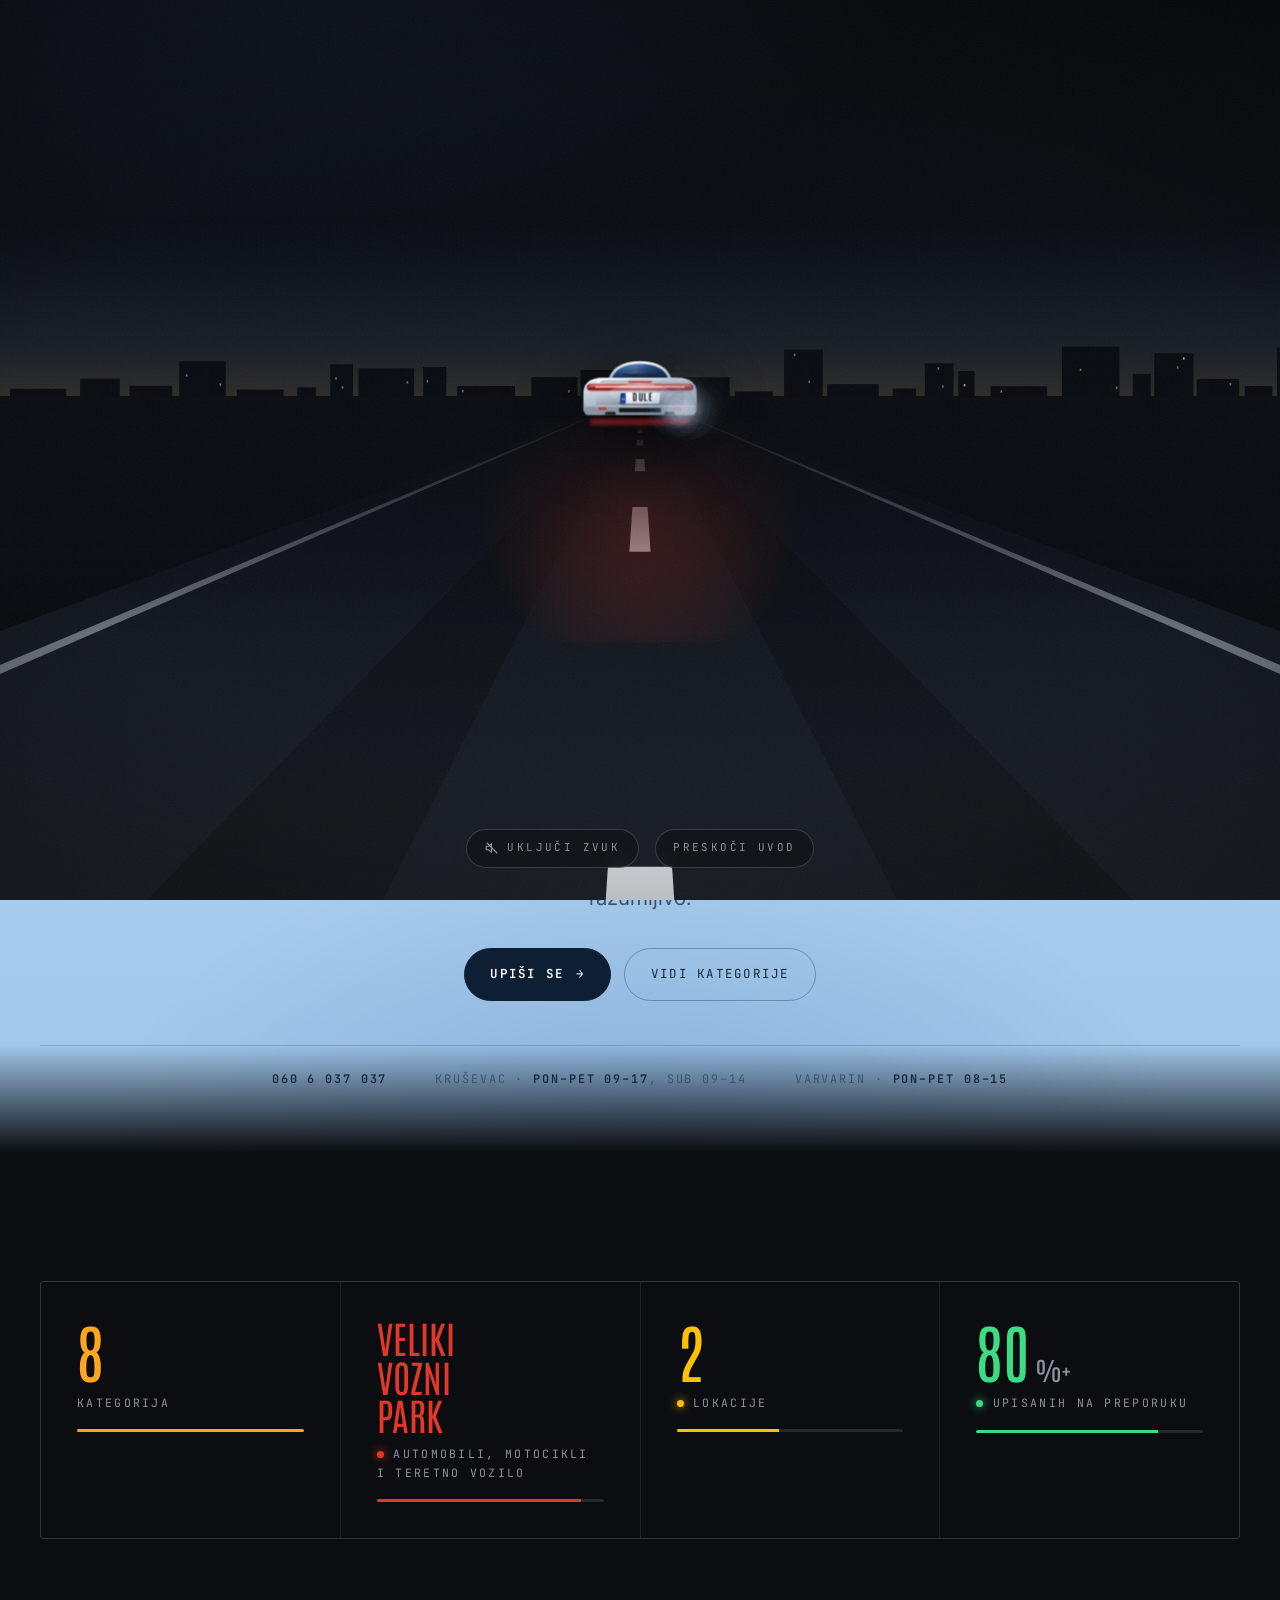
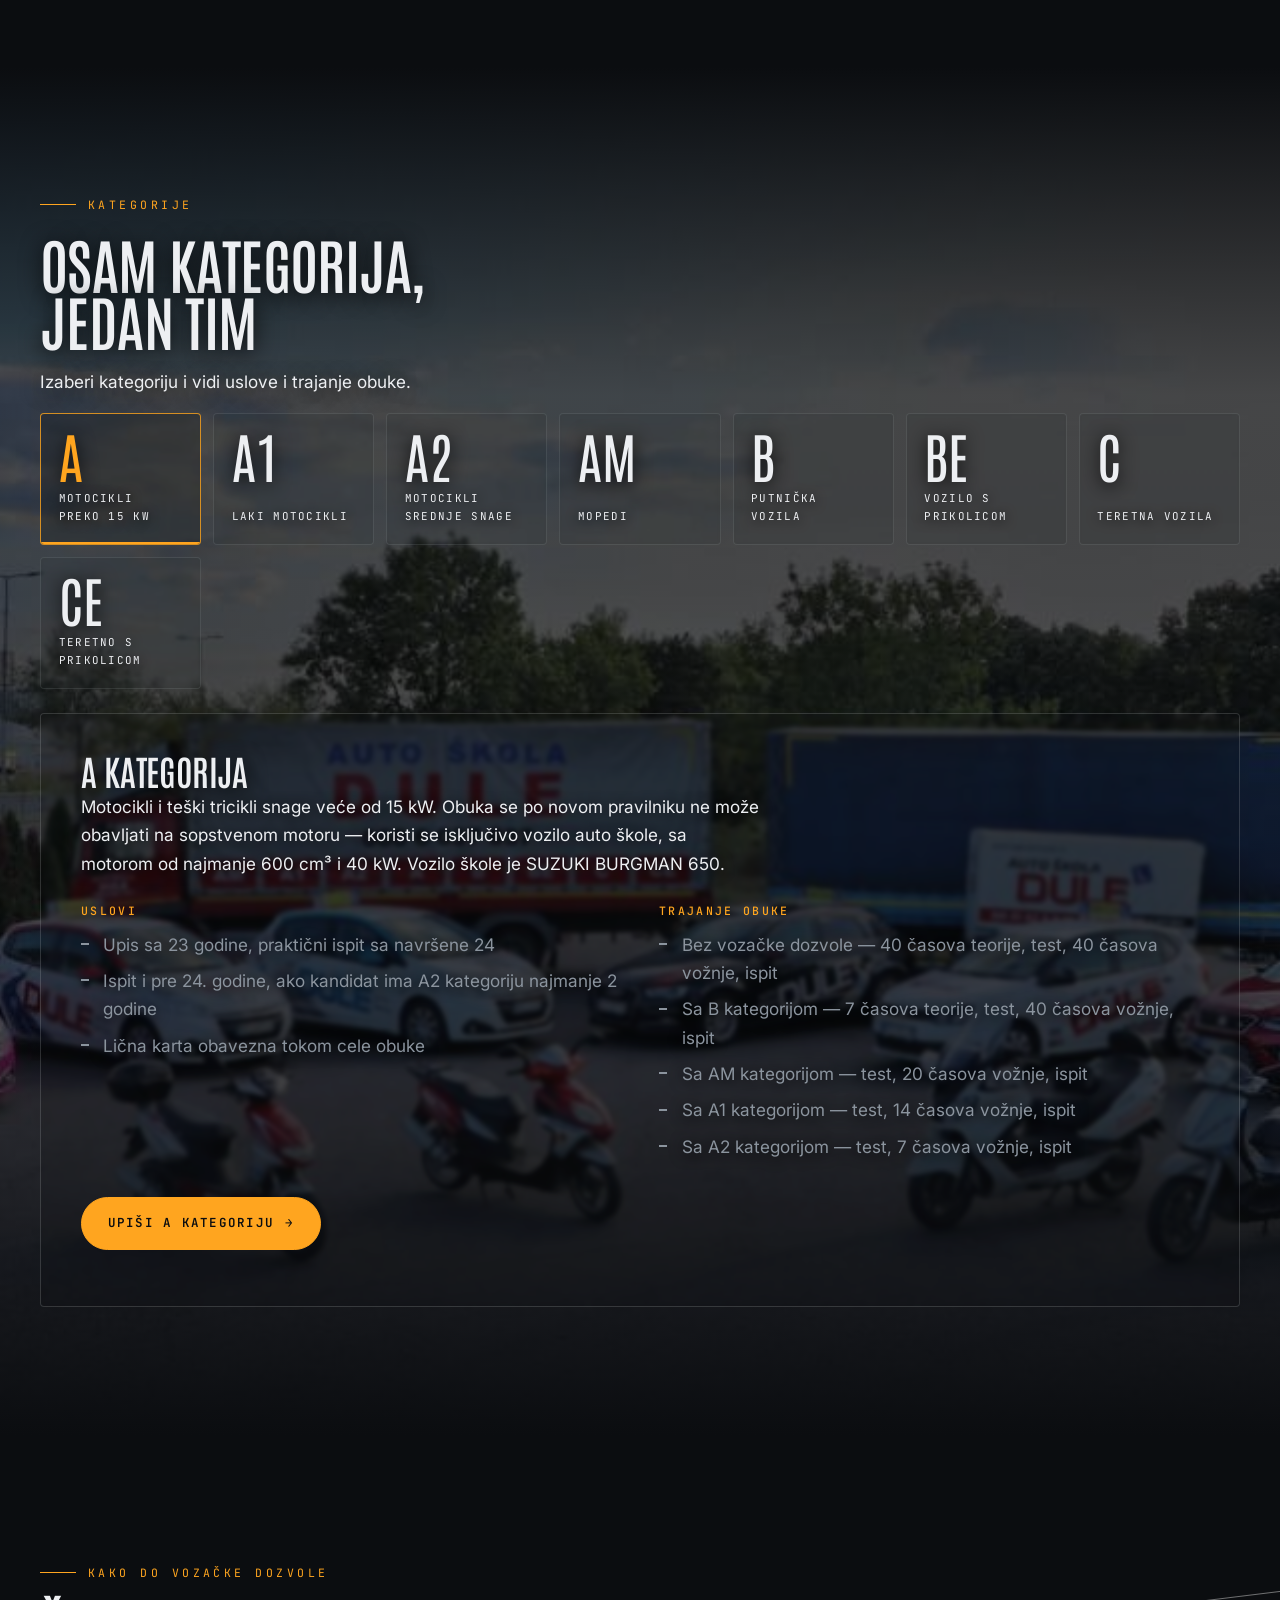
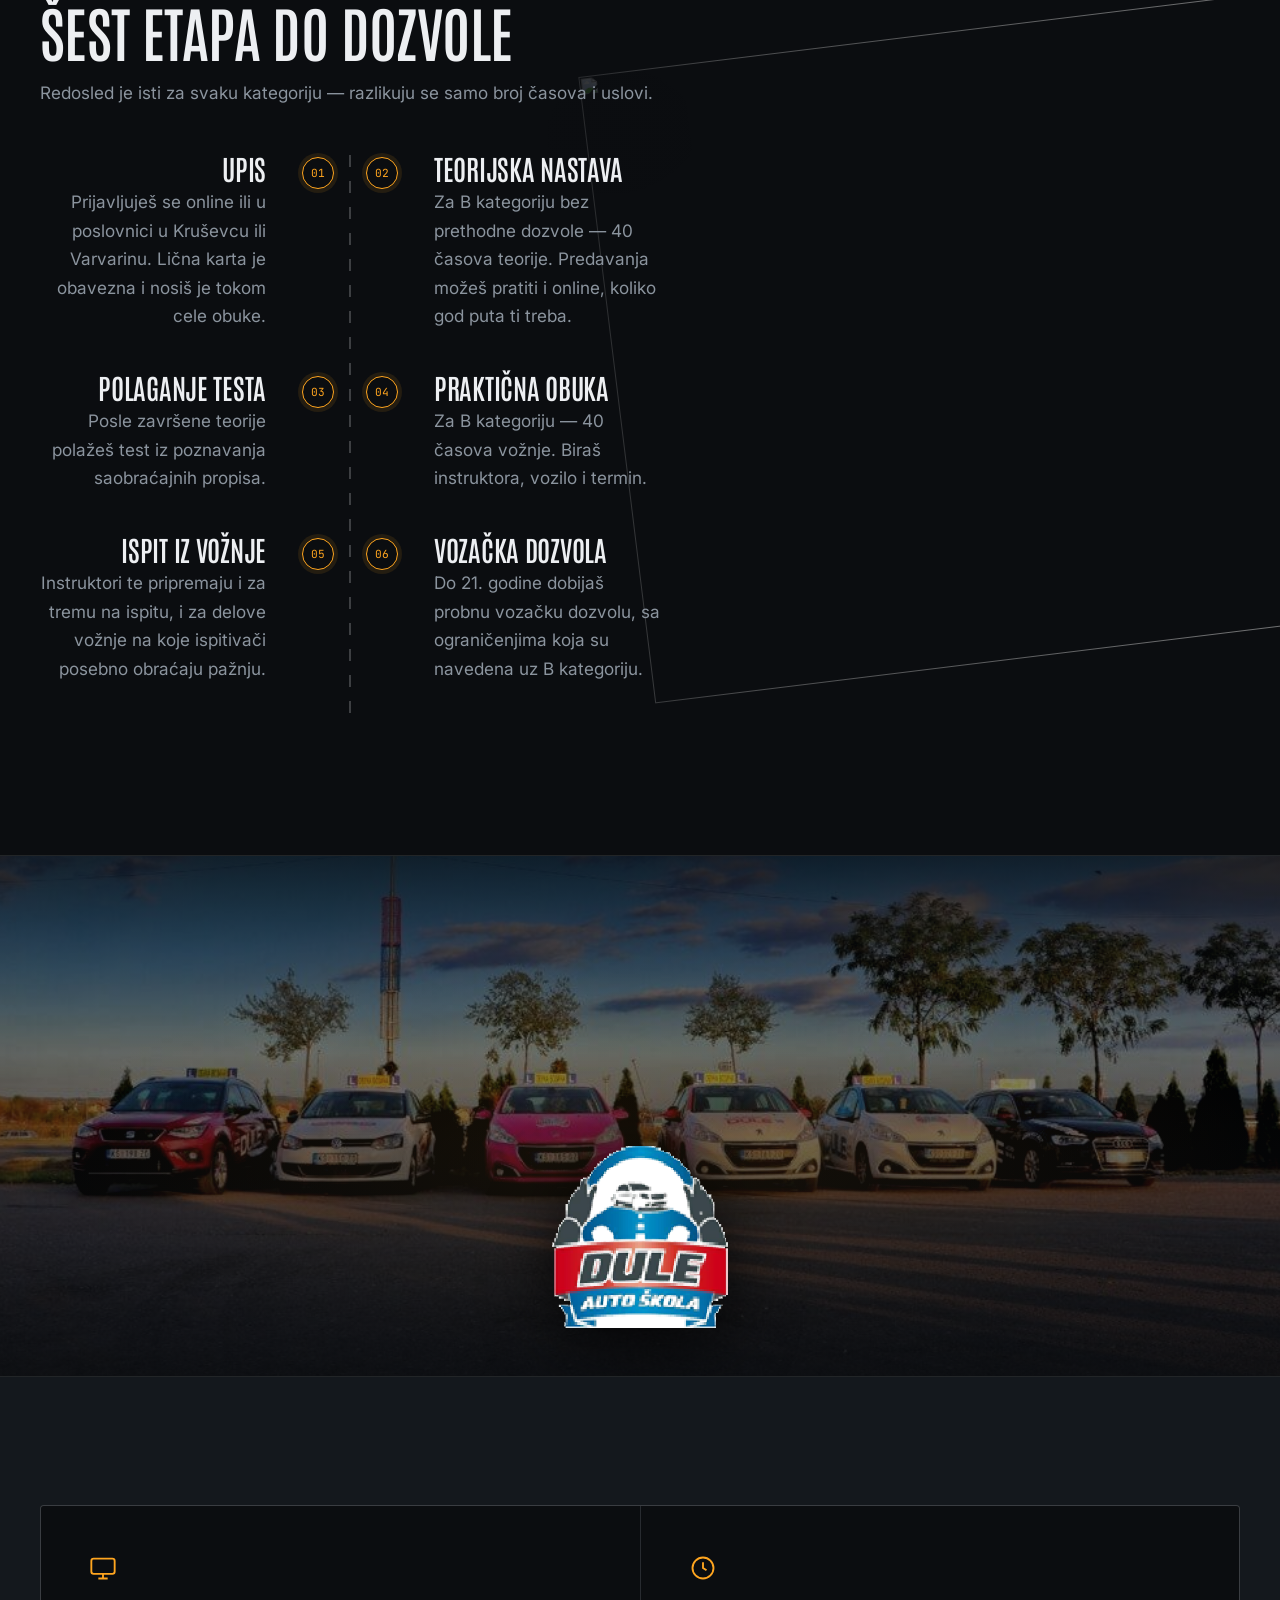
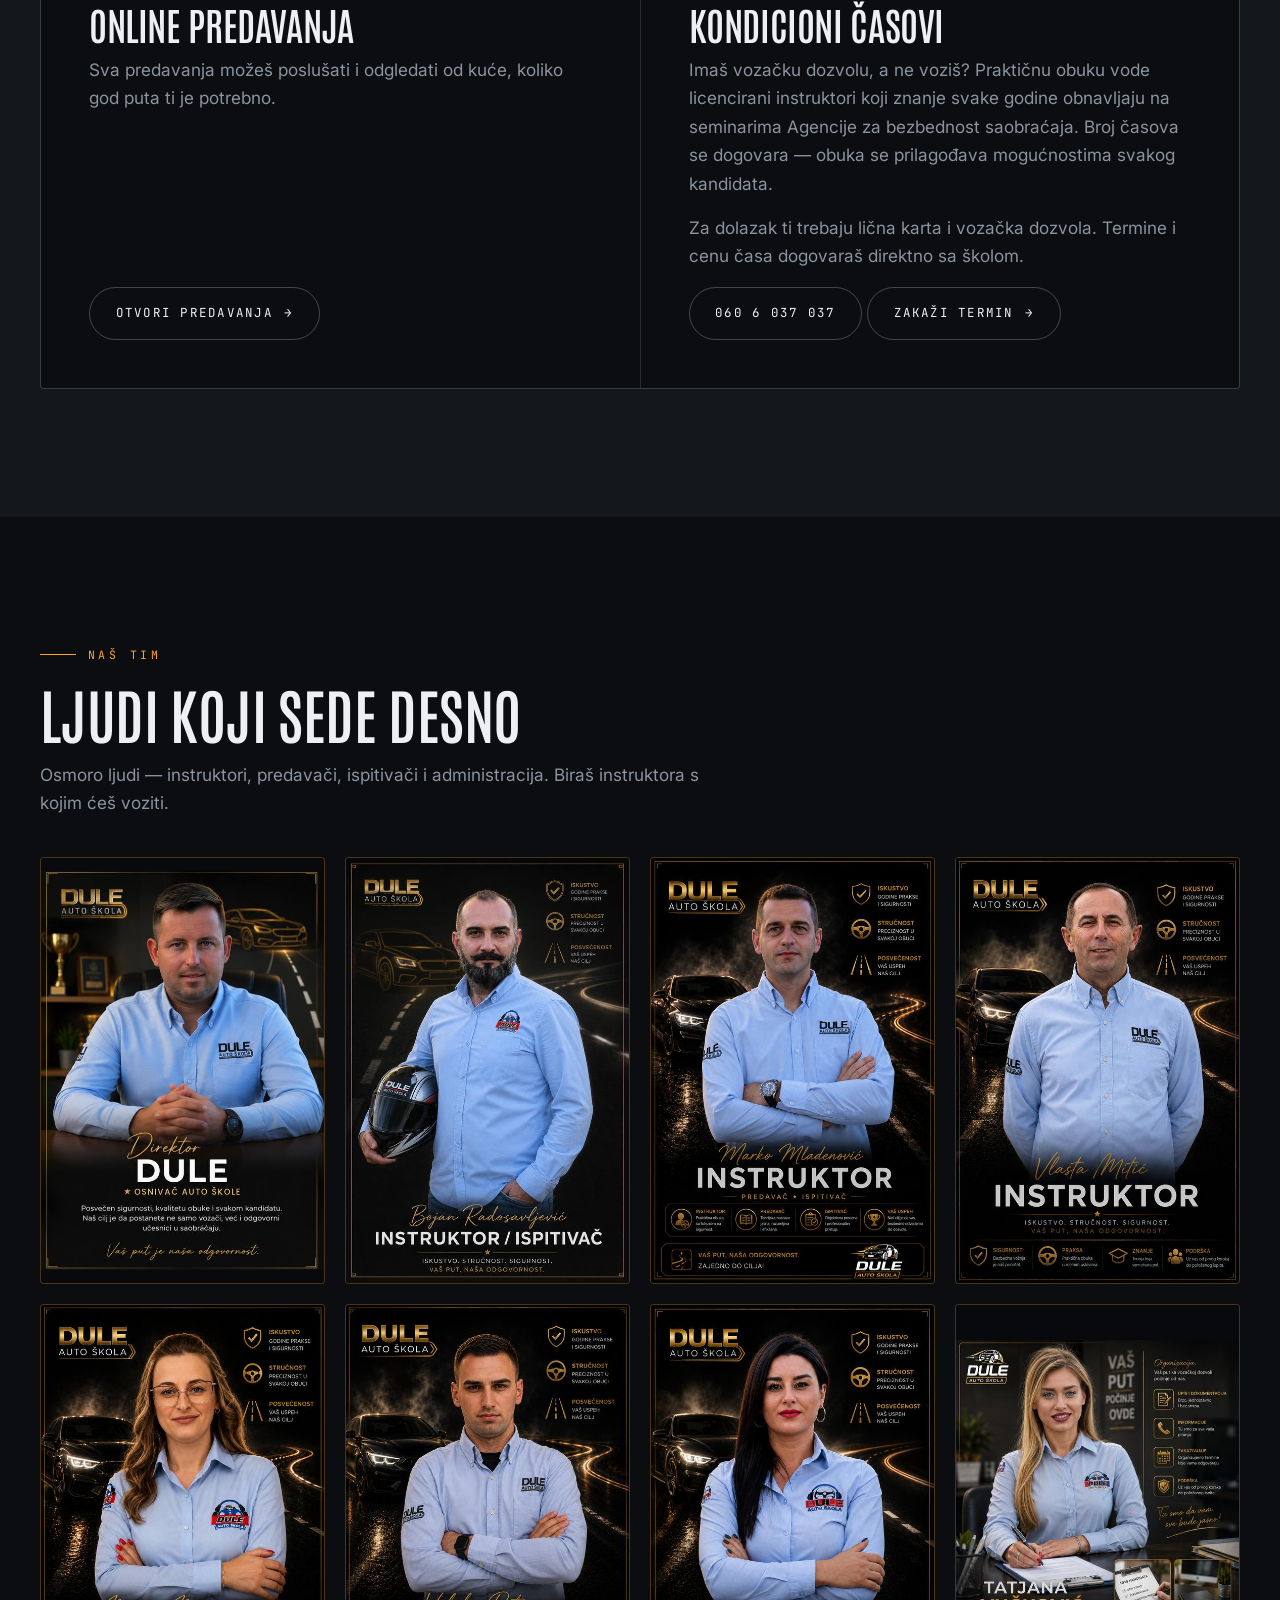
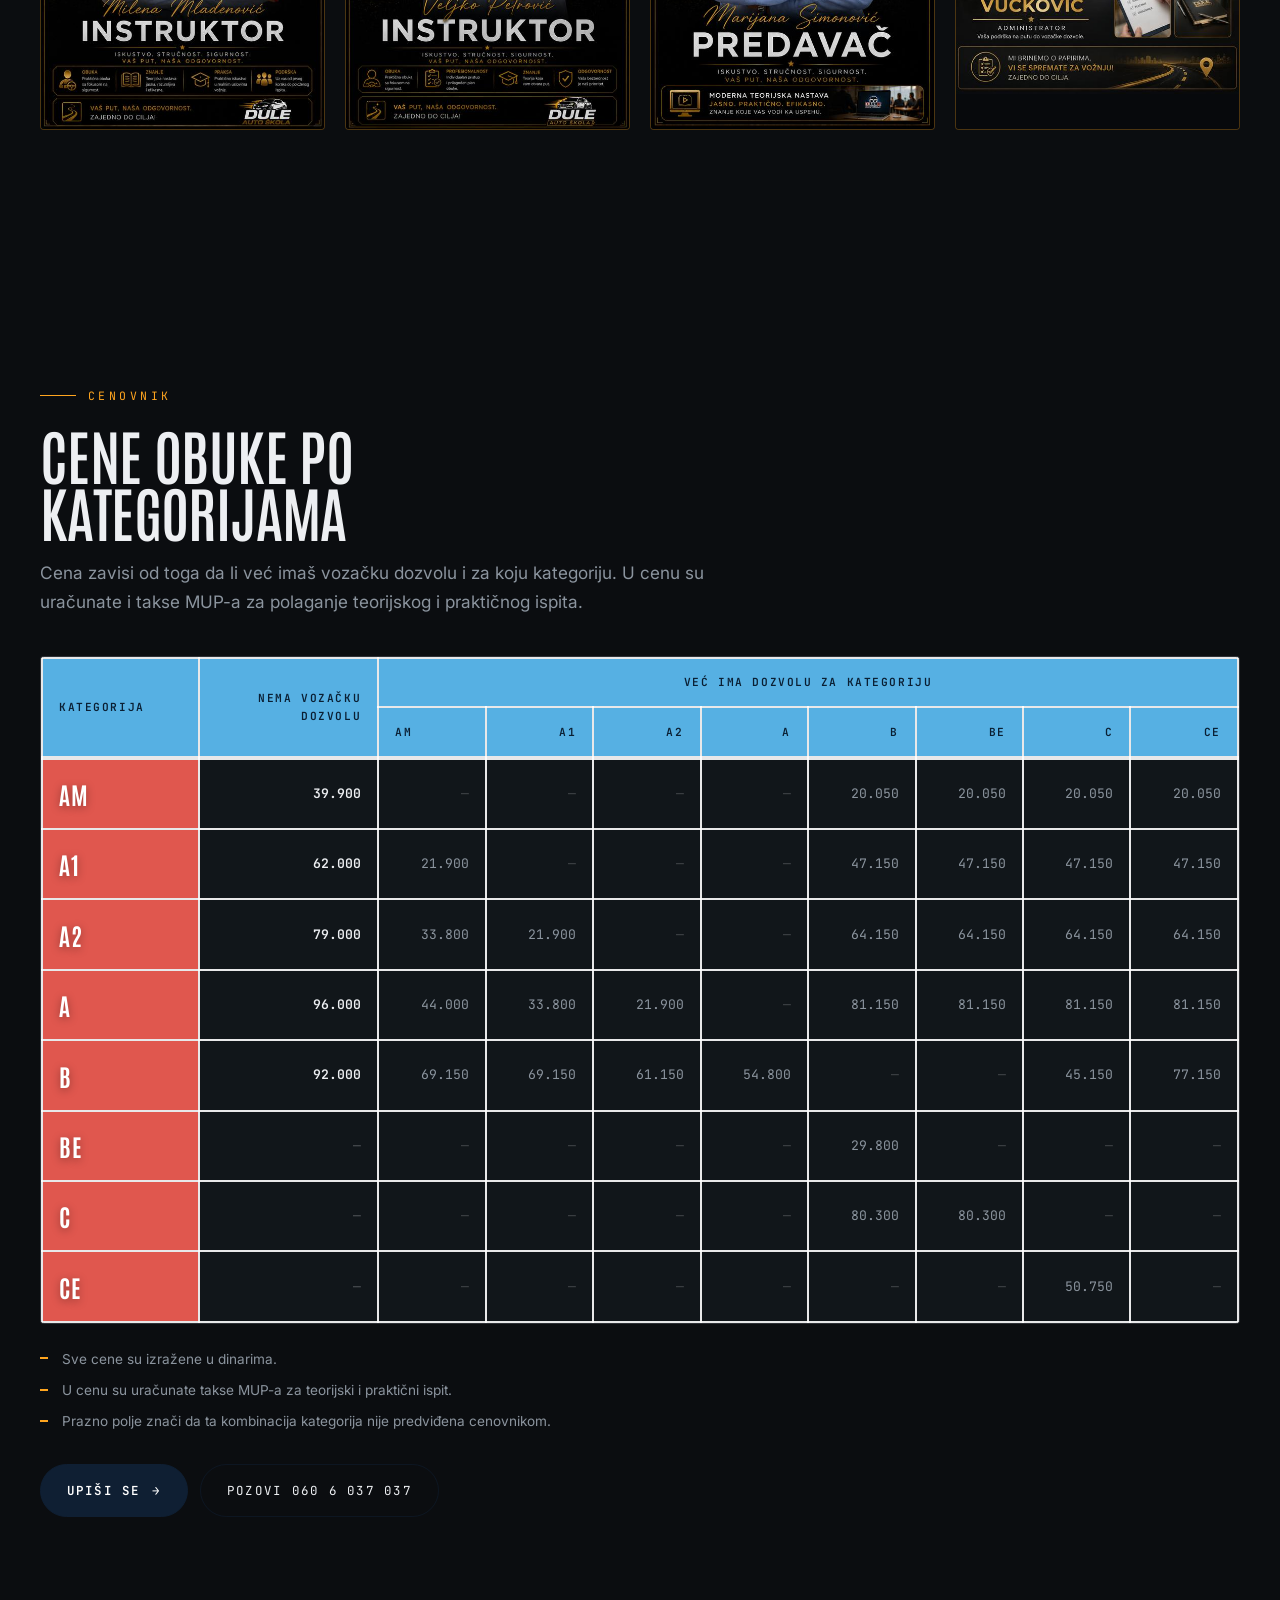
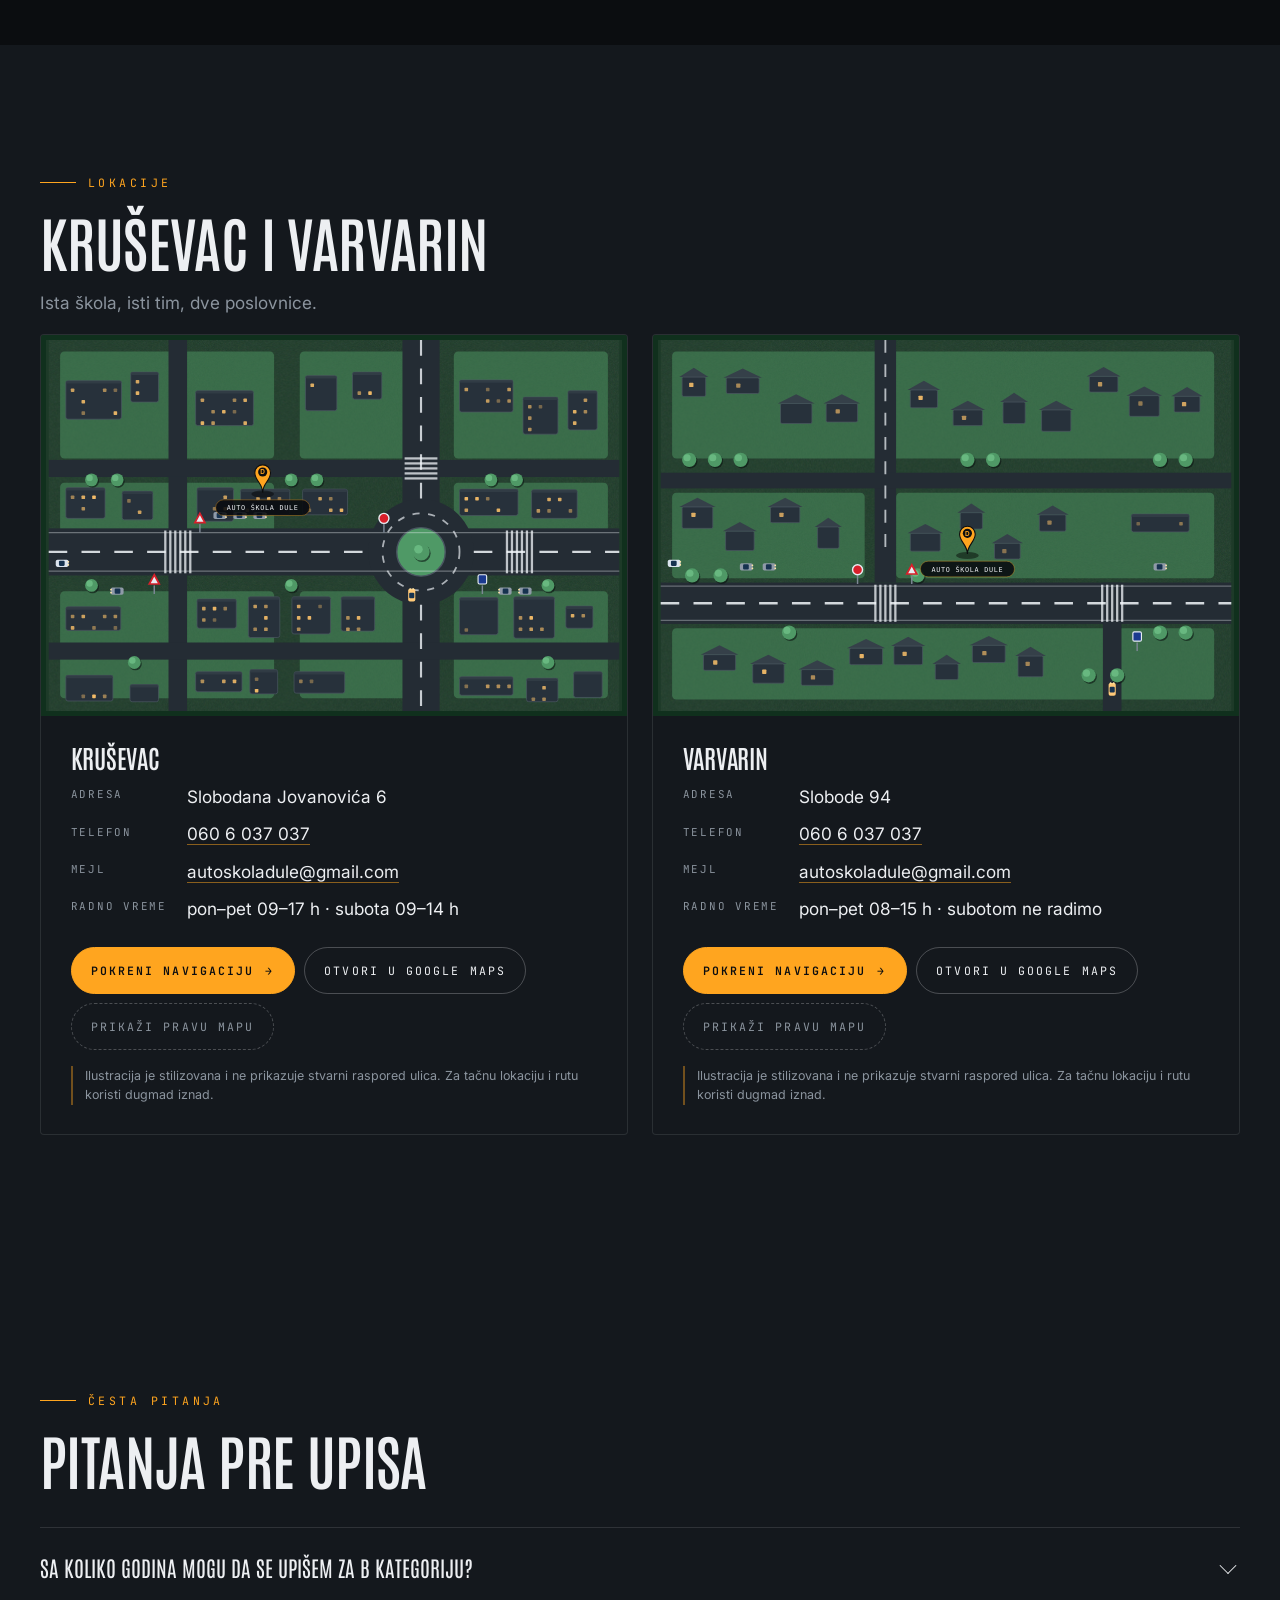
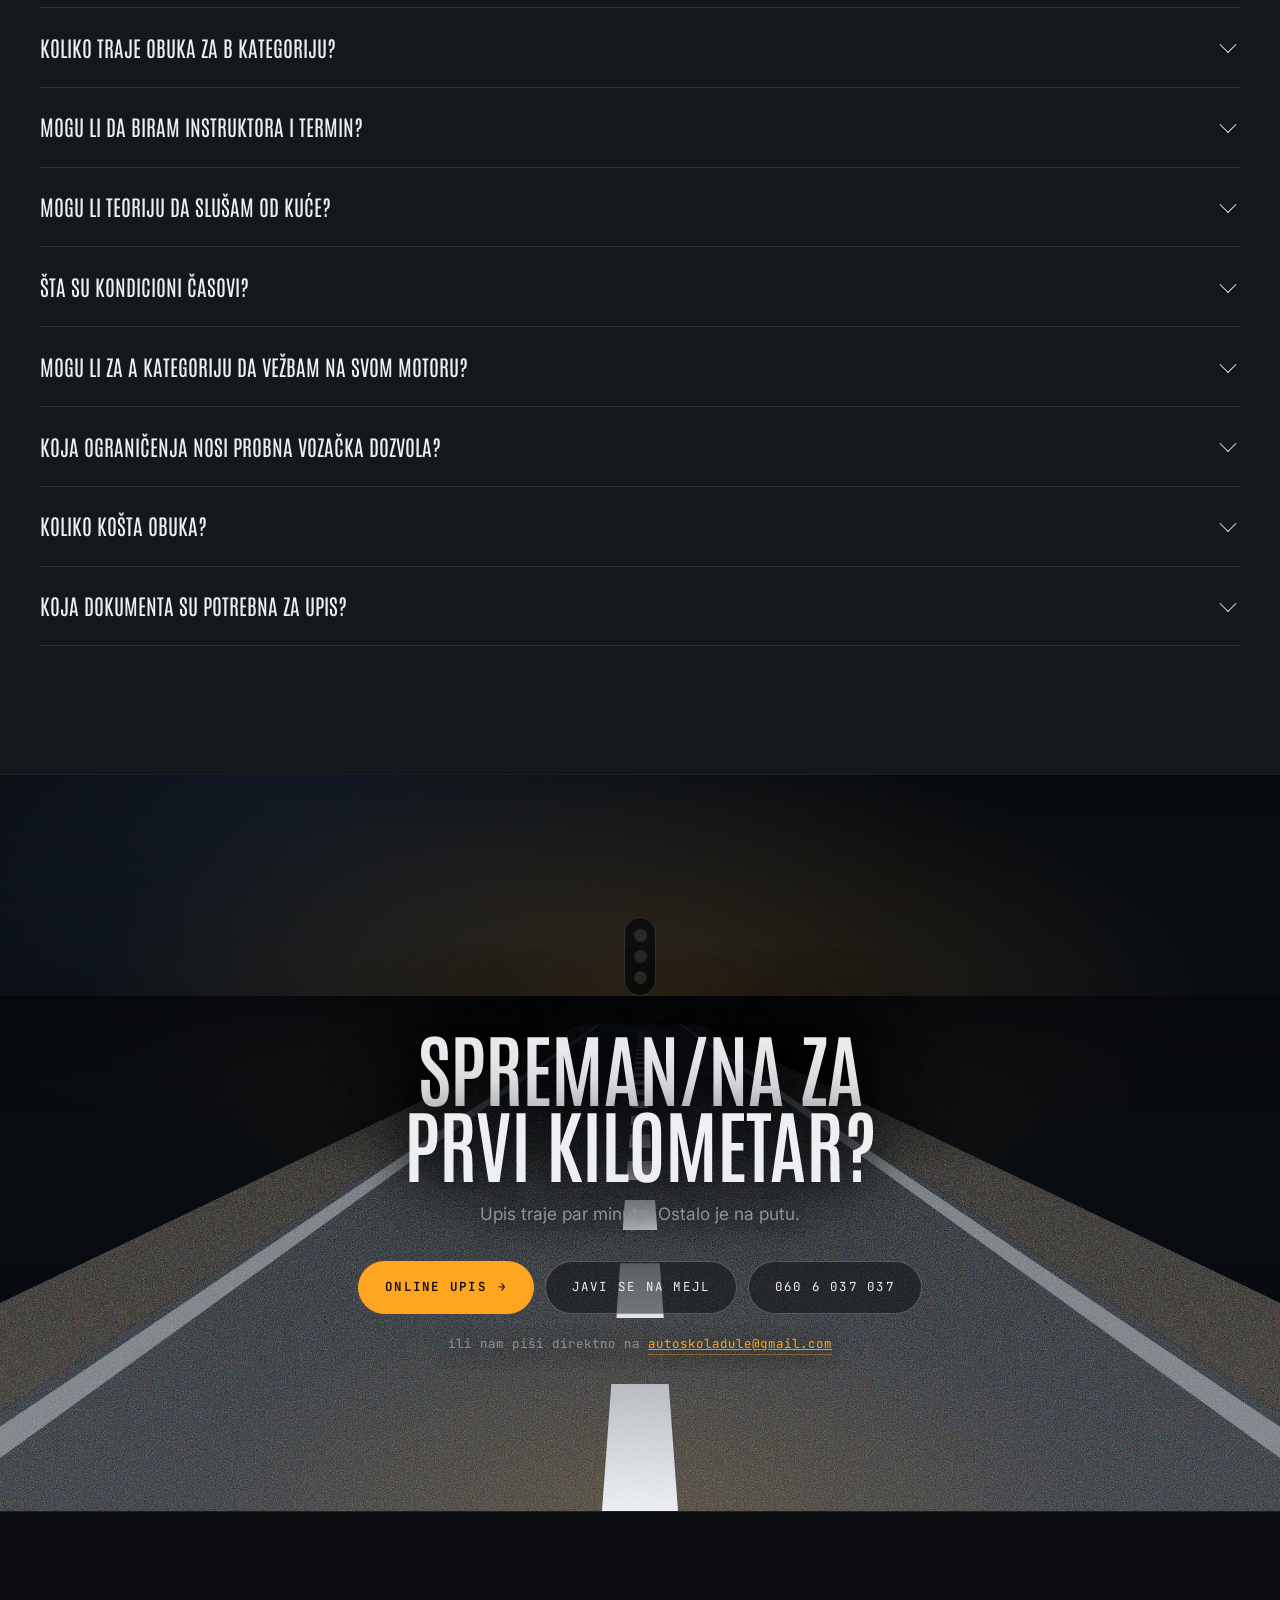
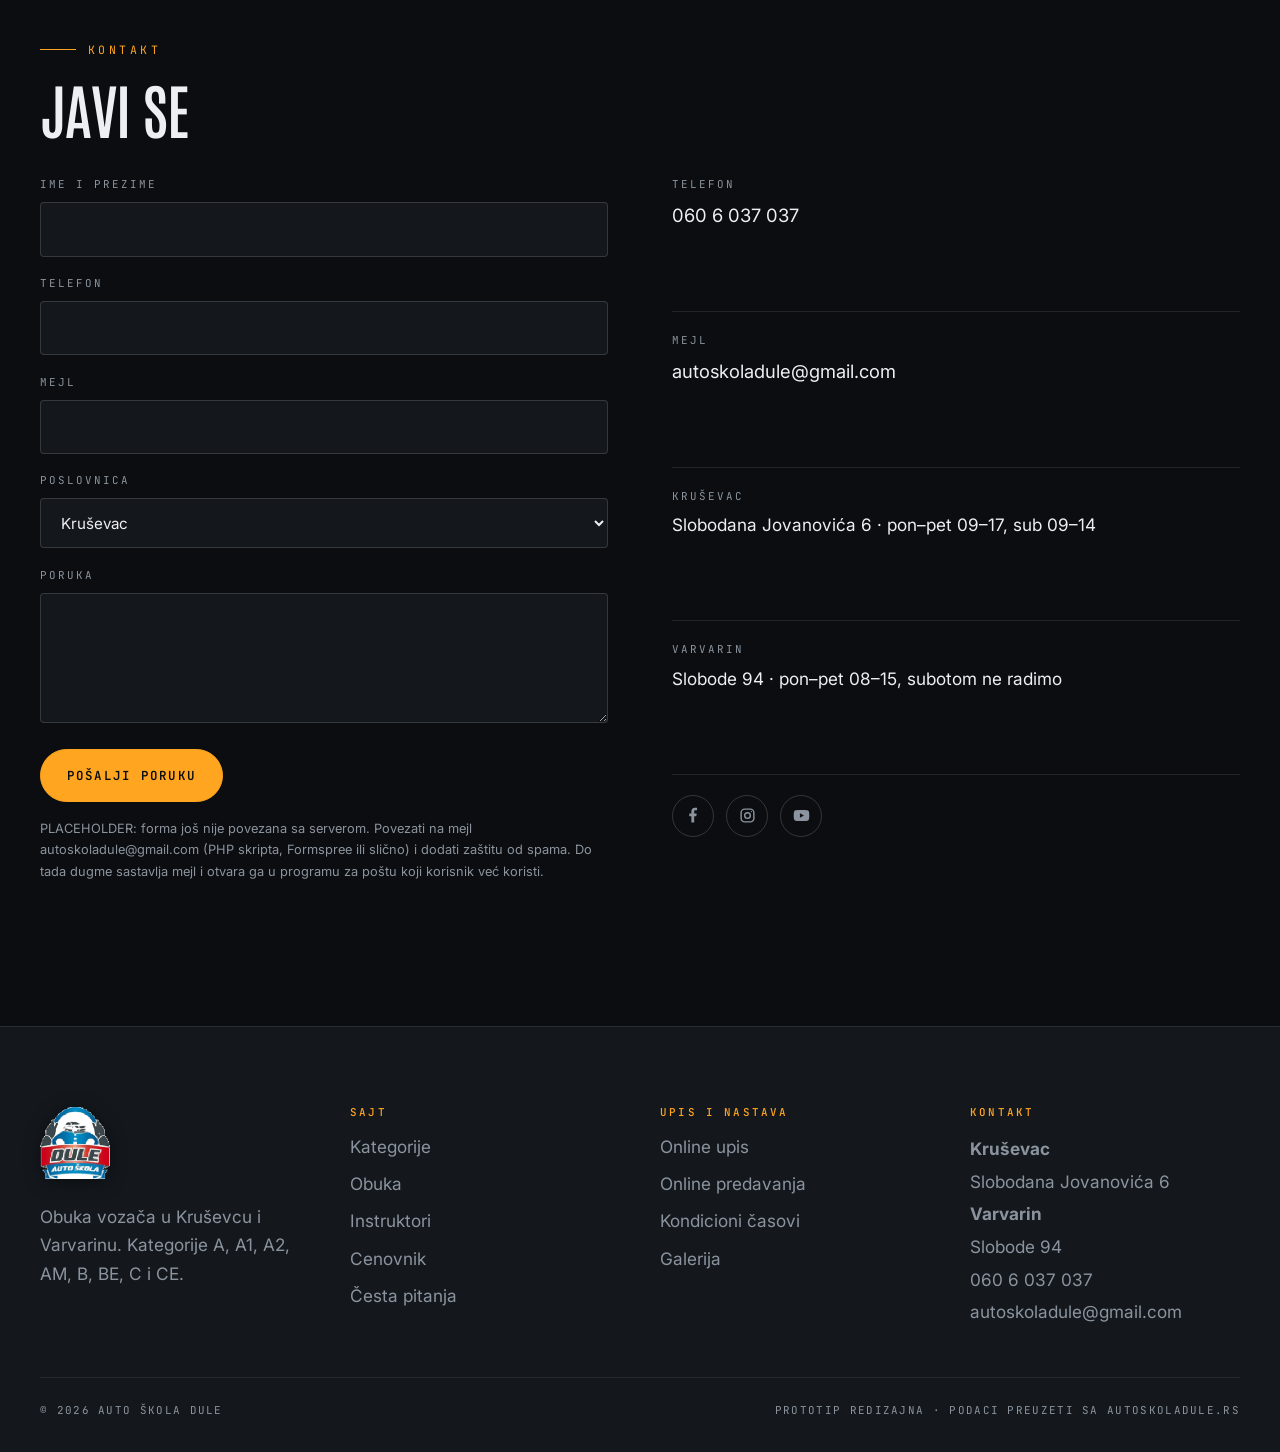
==== commit 5d357e29: "popravljena slika vozačke dozvole" ====
--- a/index.html
+++ b/index.html
@@ -455,7 +455,7 @@
      ========================================================== -->
 <section class="sekcija sekcija--dozvola" id="obuka">
   <div class="dozvola-pozadina" aria-hidden="true">
-    <img class="dozvola-crtez" src="images/vozacka-dozvola.svg" alt="" aria-hidden="true"
+    <img class="dozvola-crtez" src="images/vozacka-dozvola.jpg" alt="" aria-hidden="true"
          loading="lazy" width="1000" height="631">
   </div>
   <div class="omot">
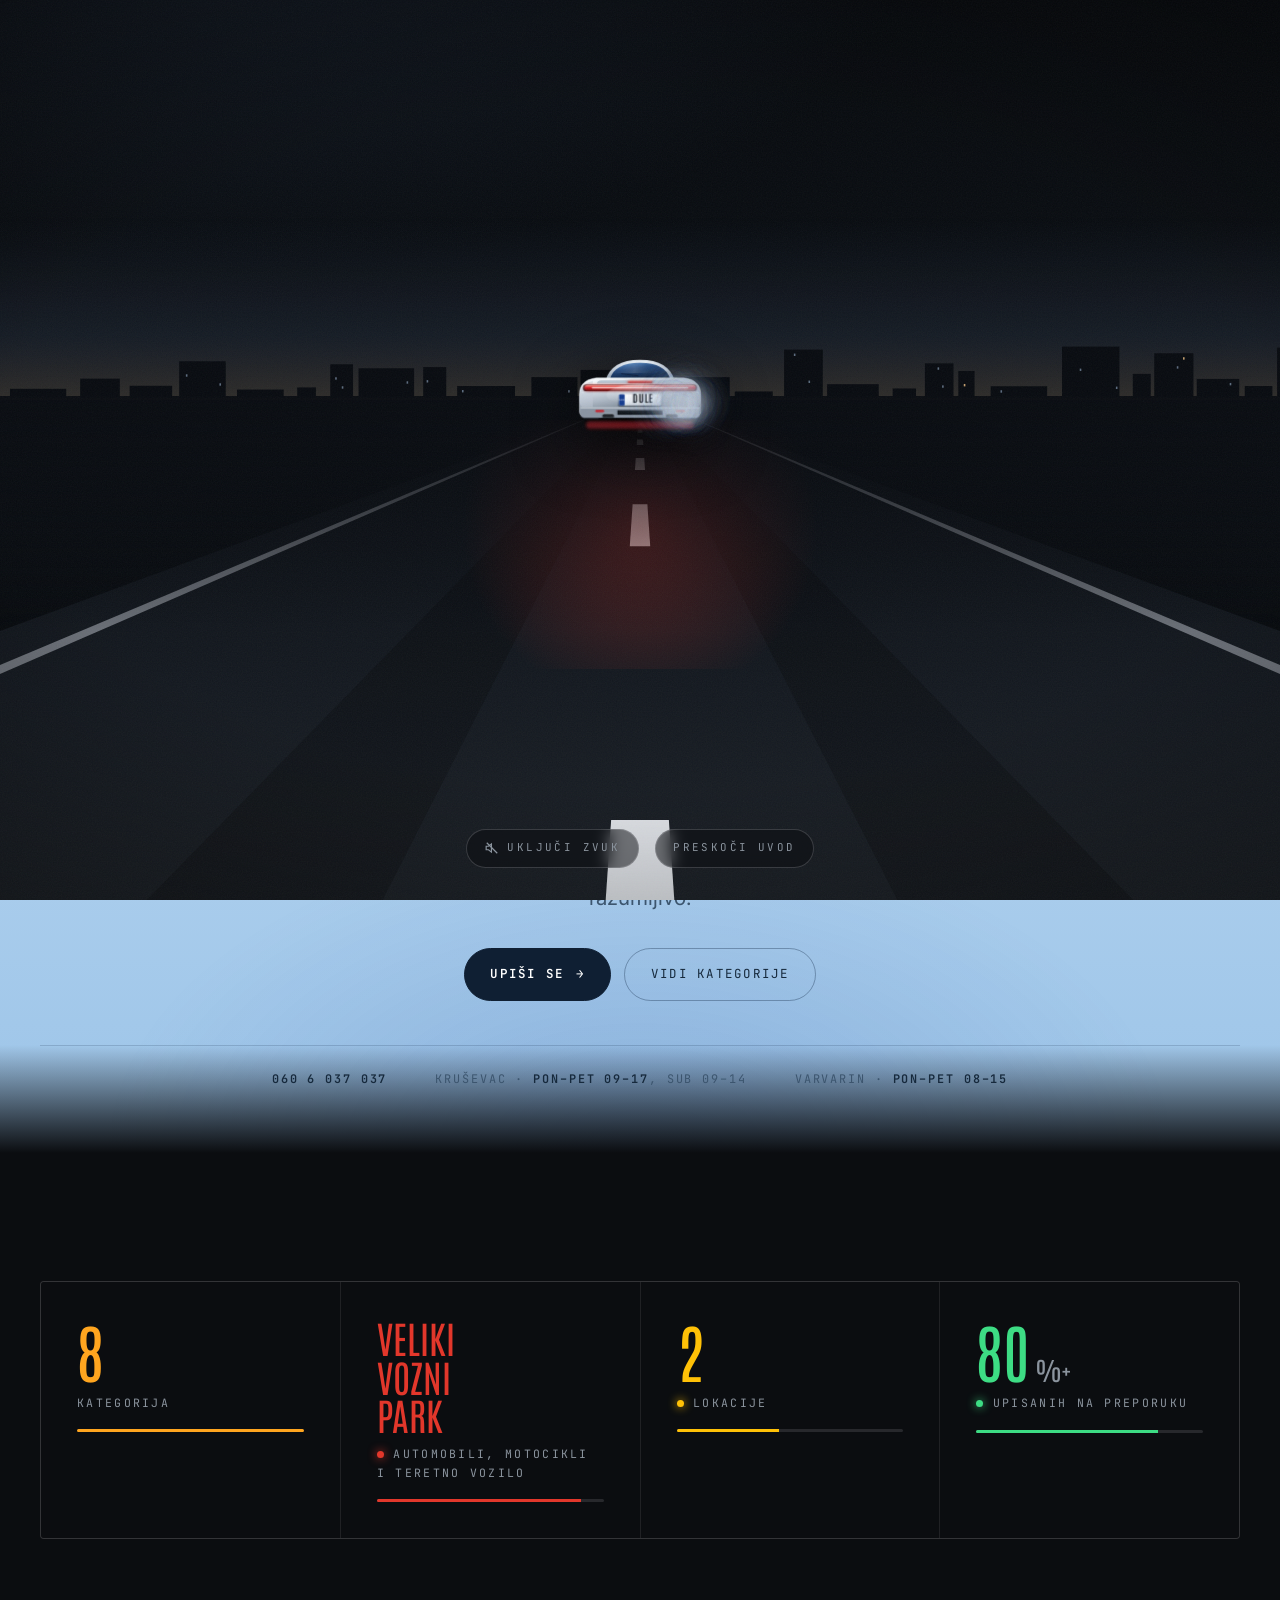
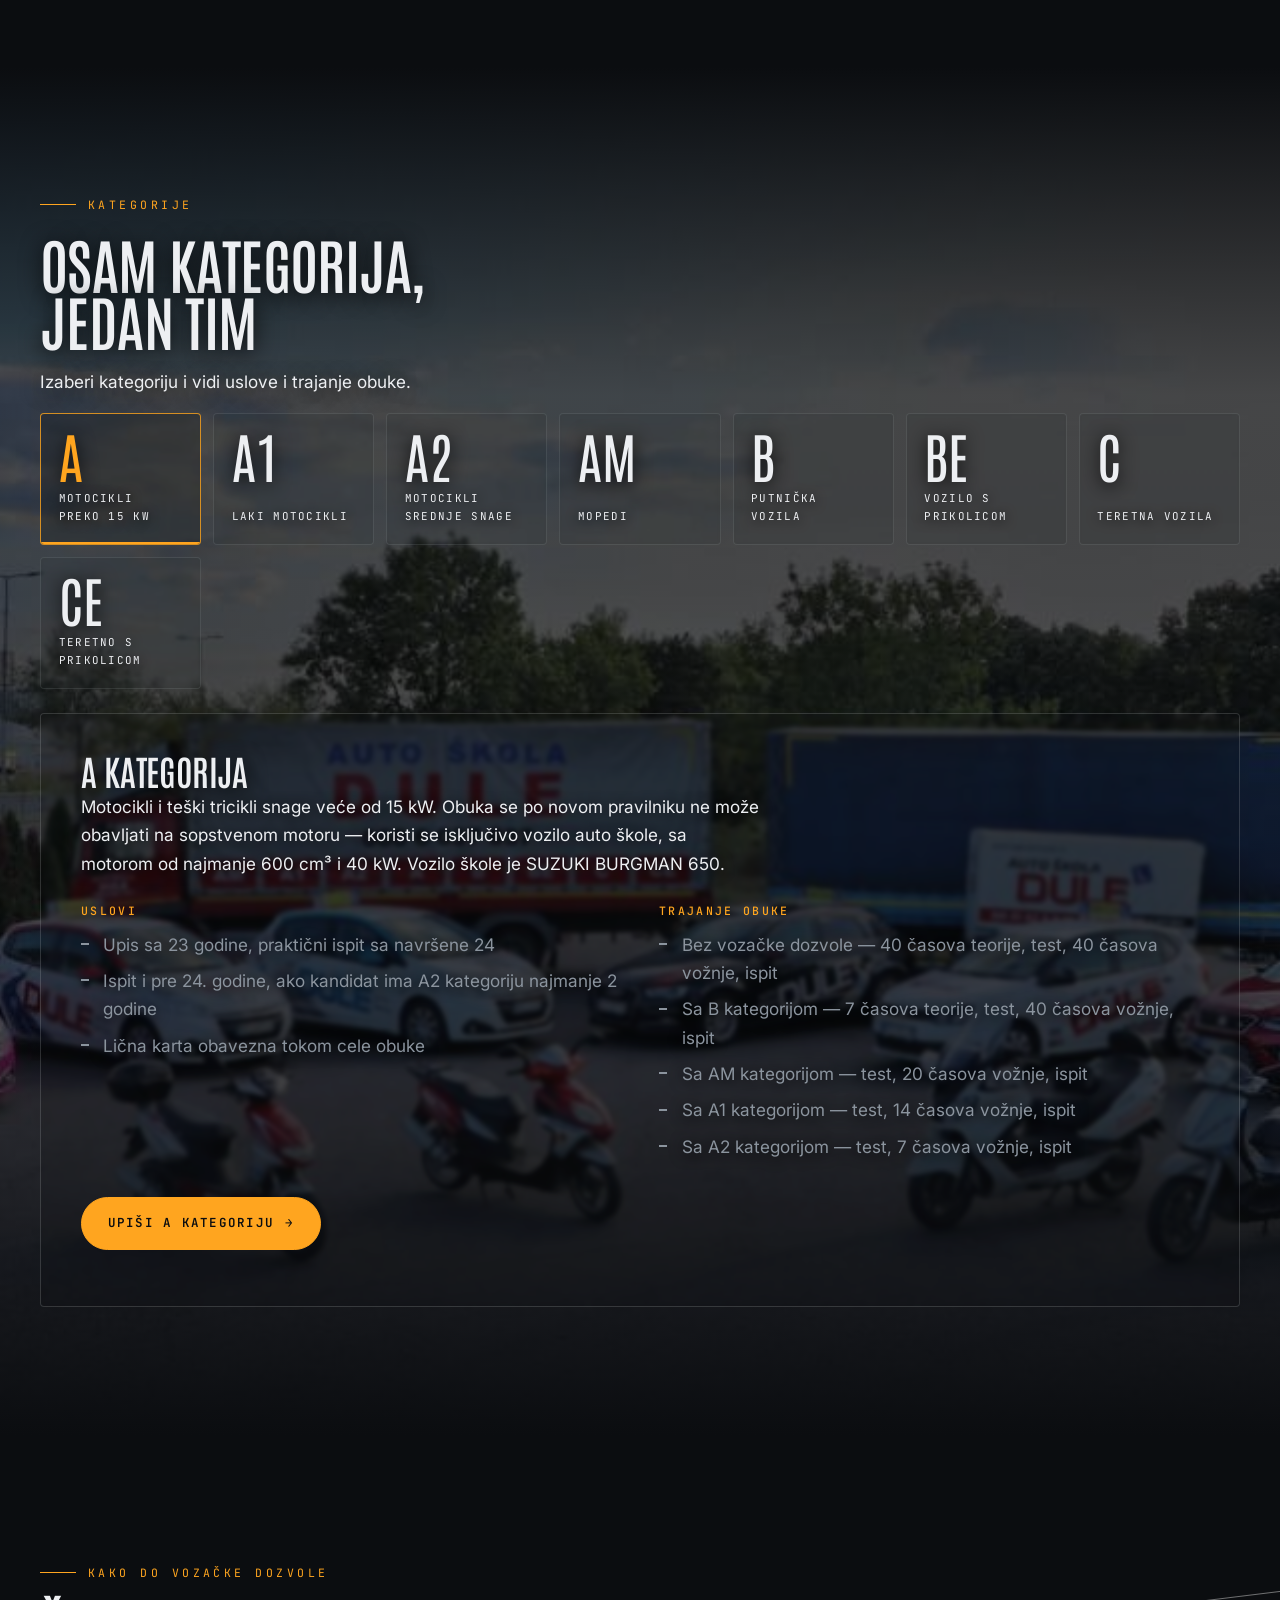
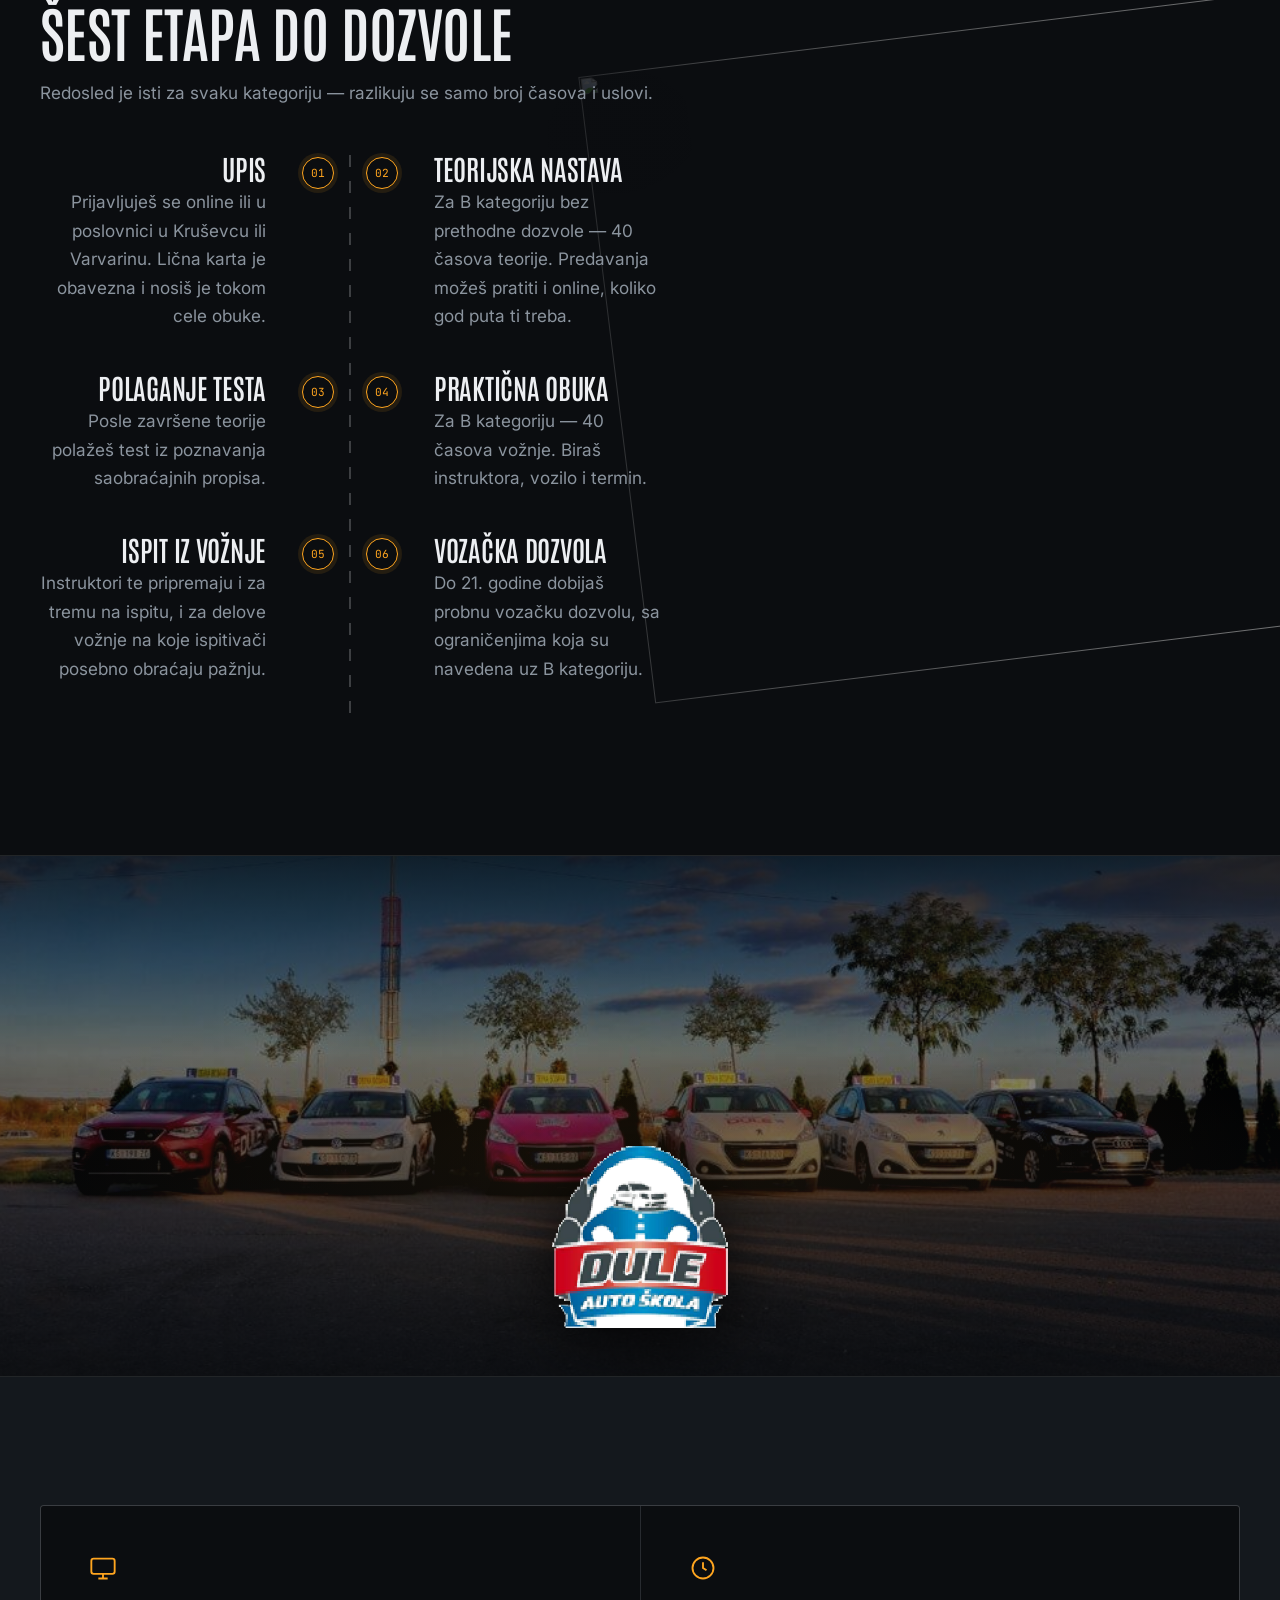
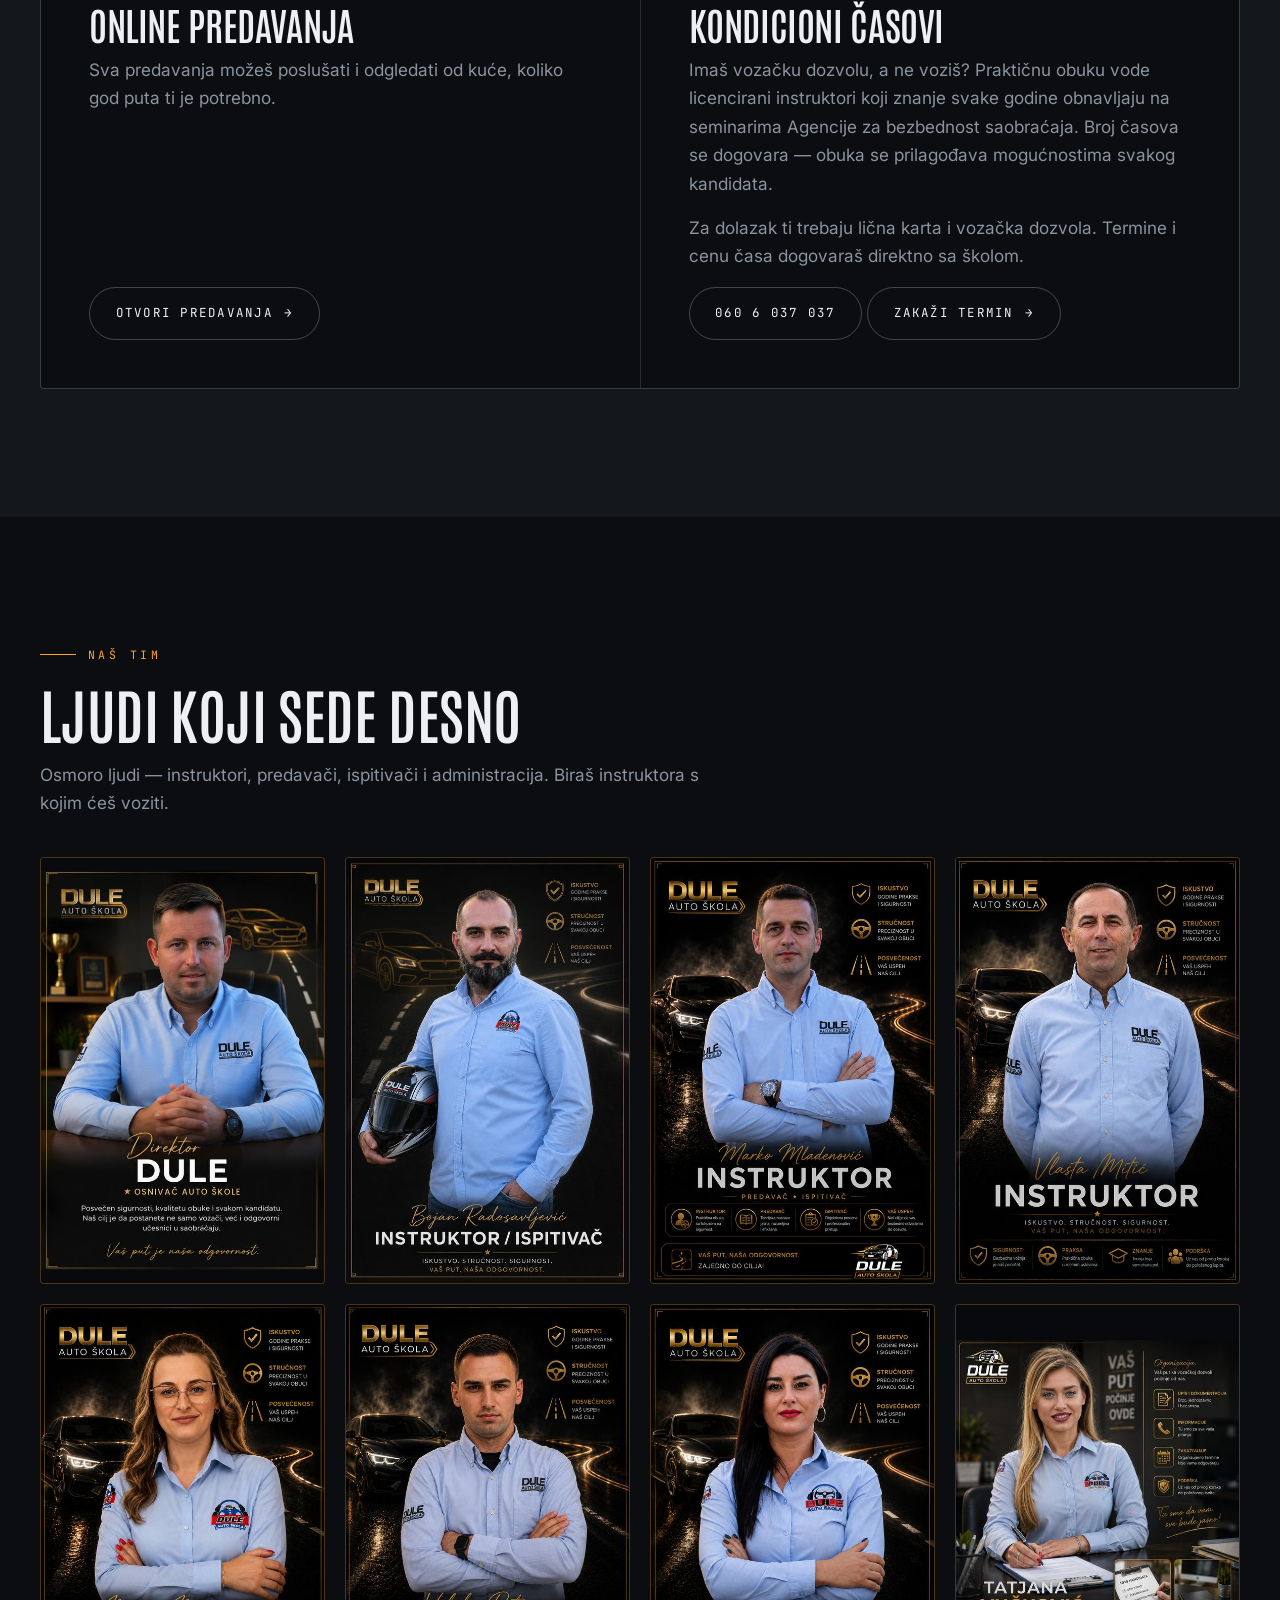
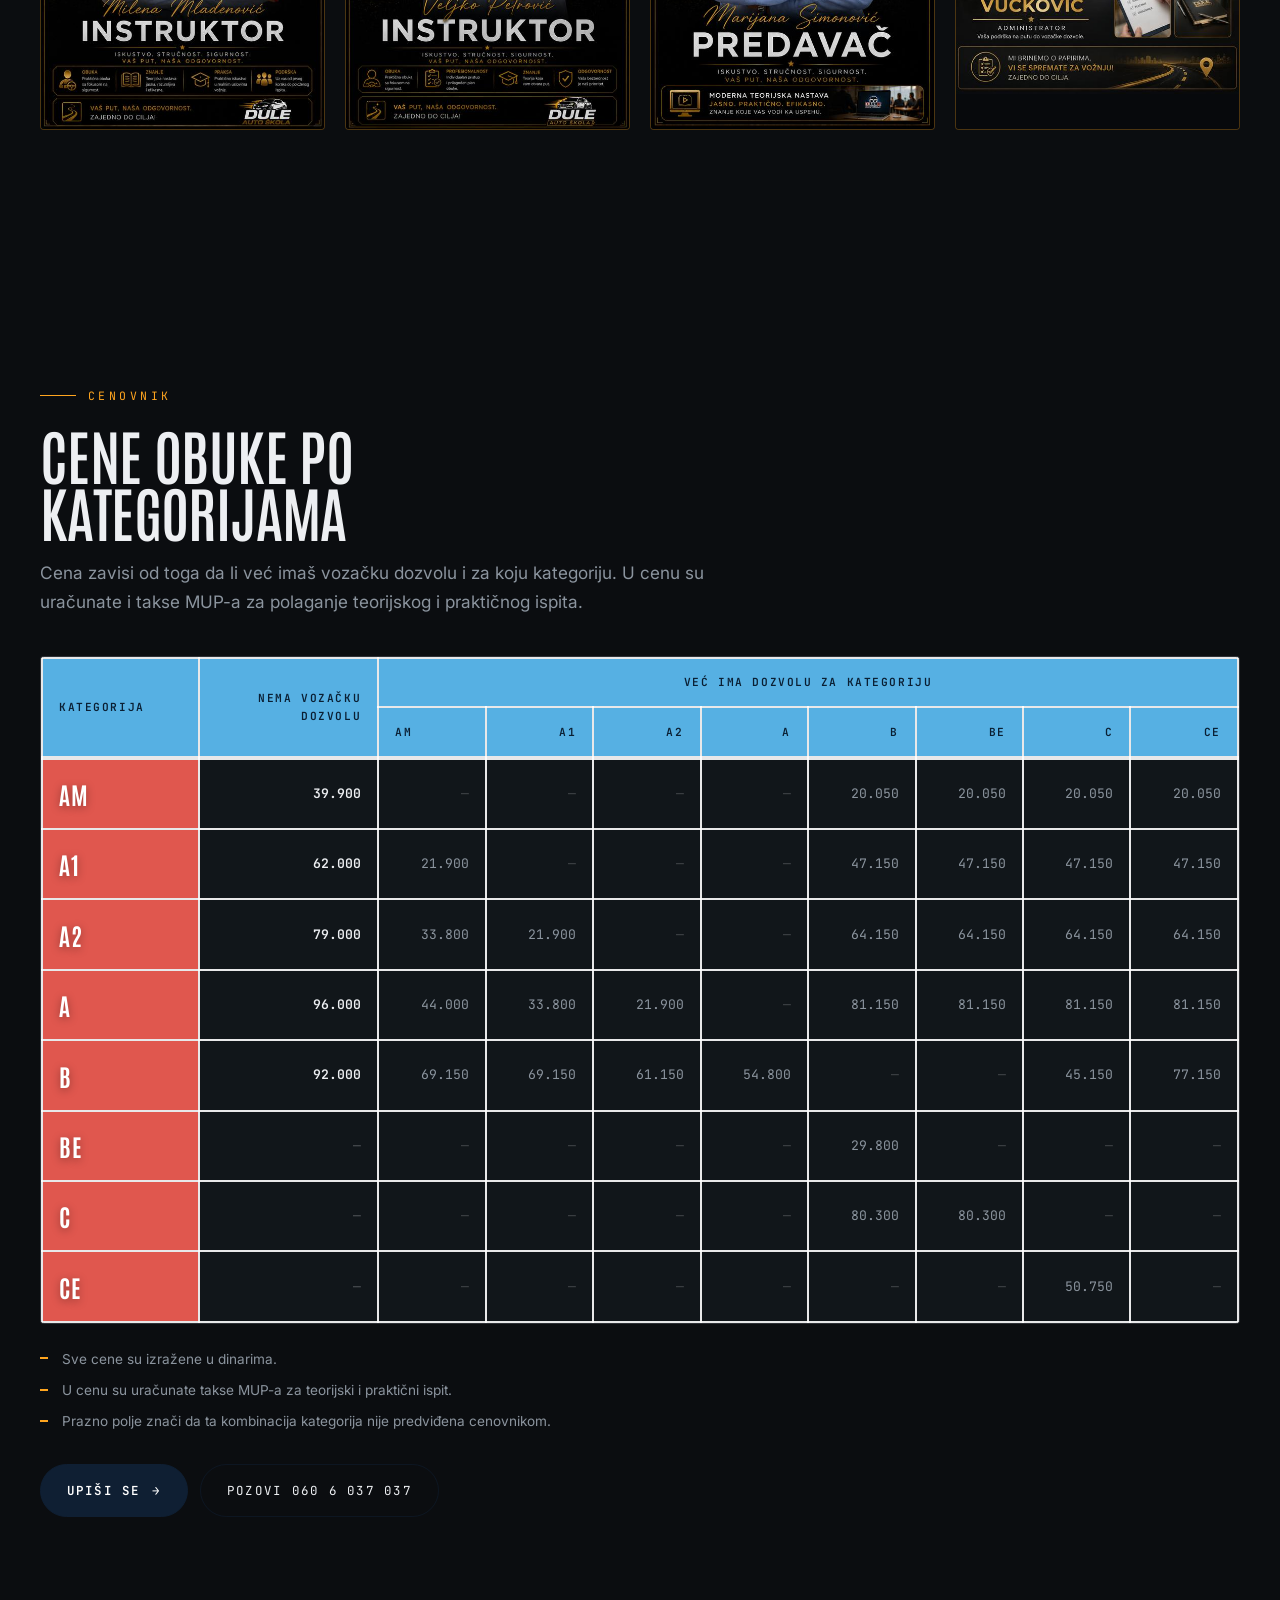
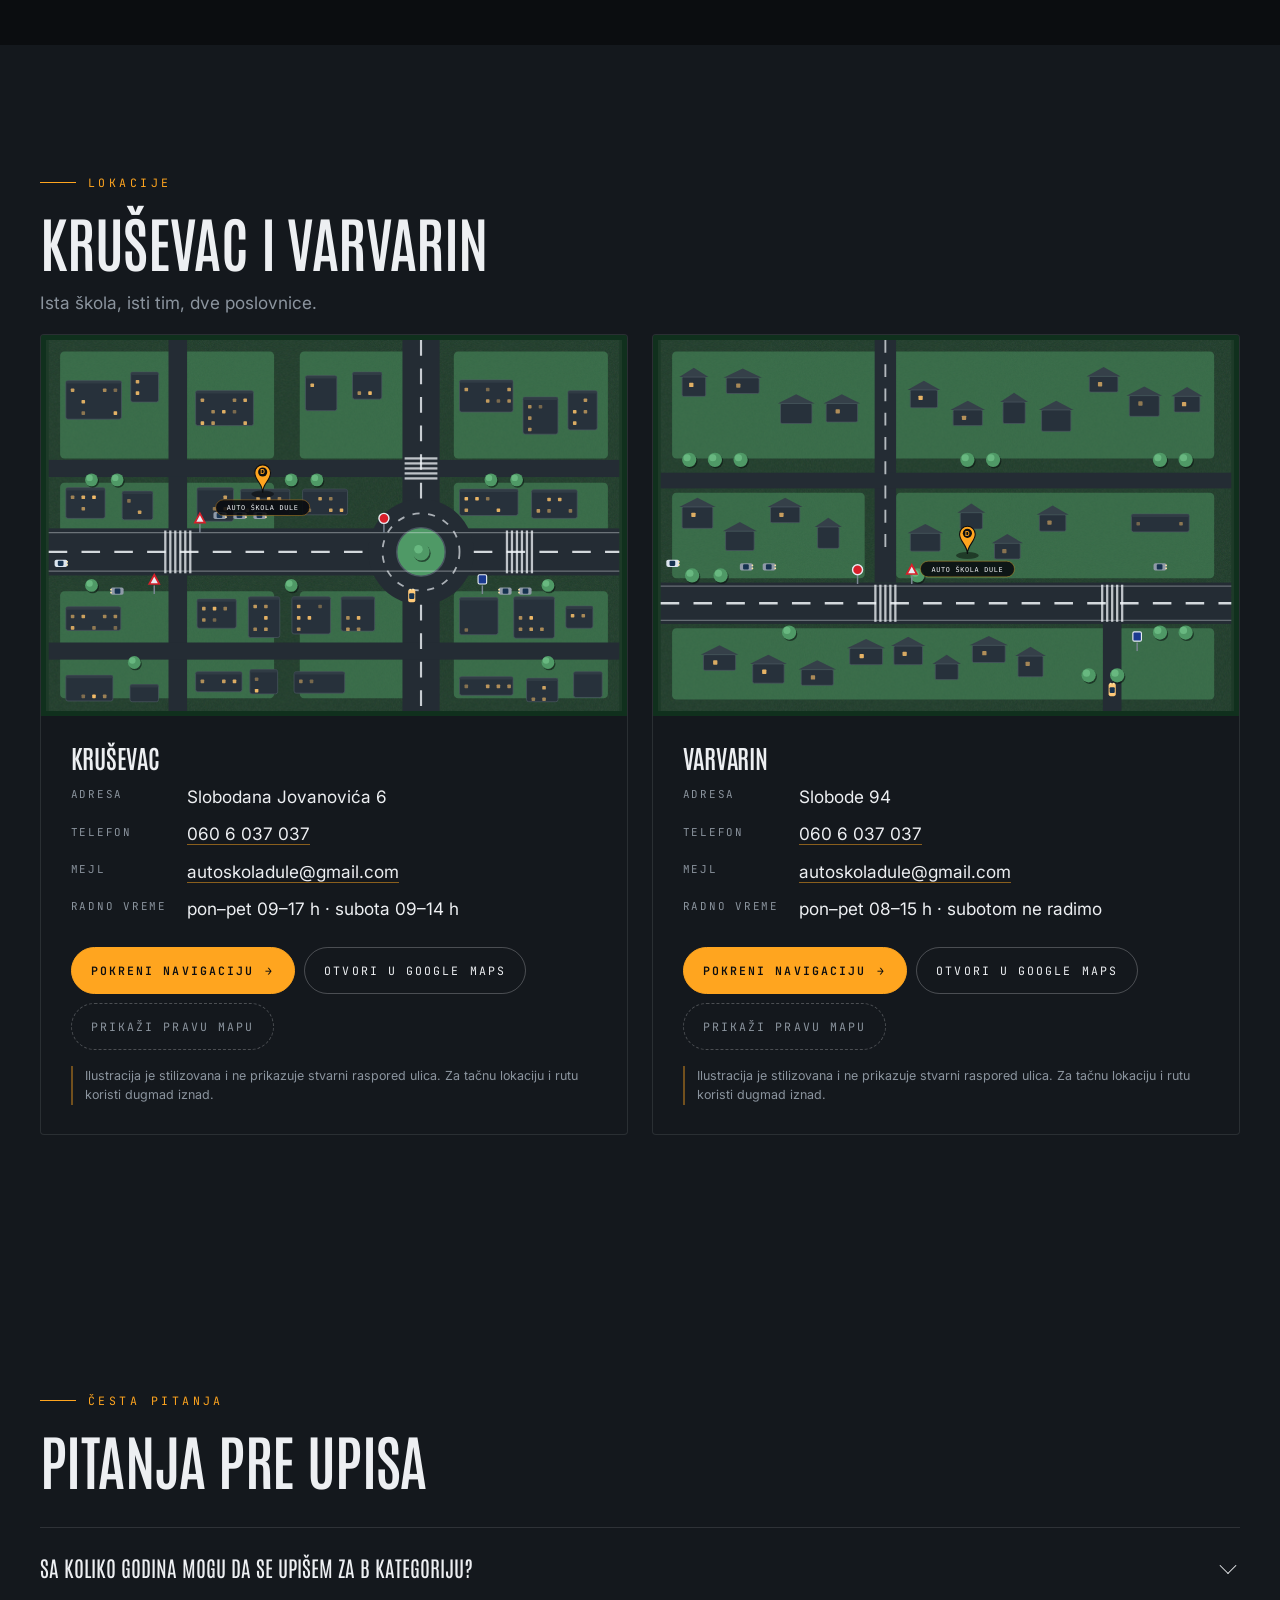
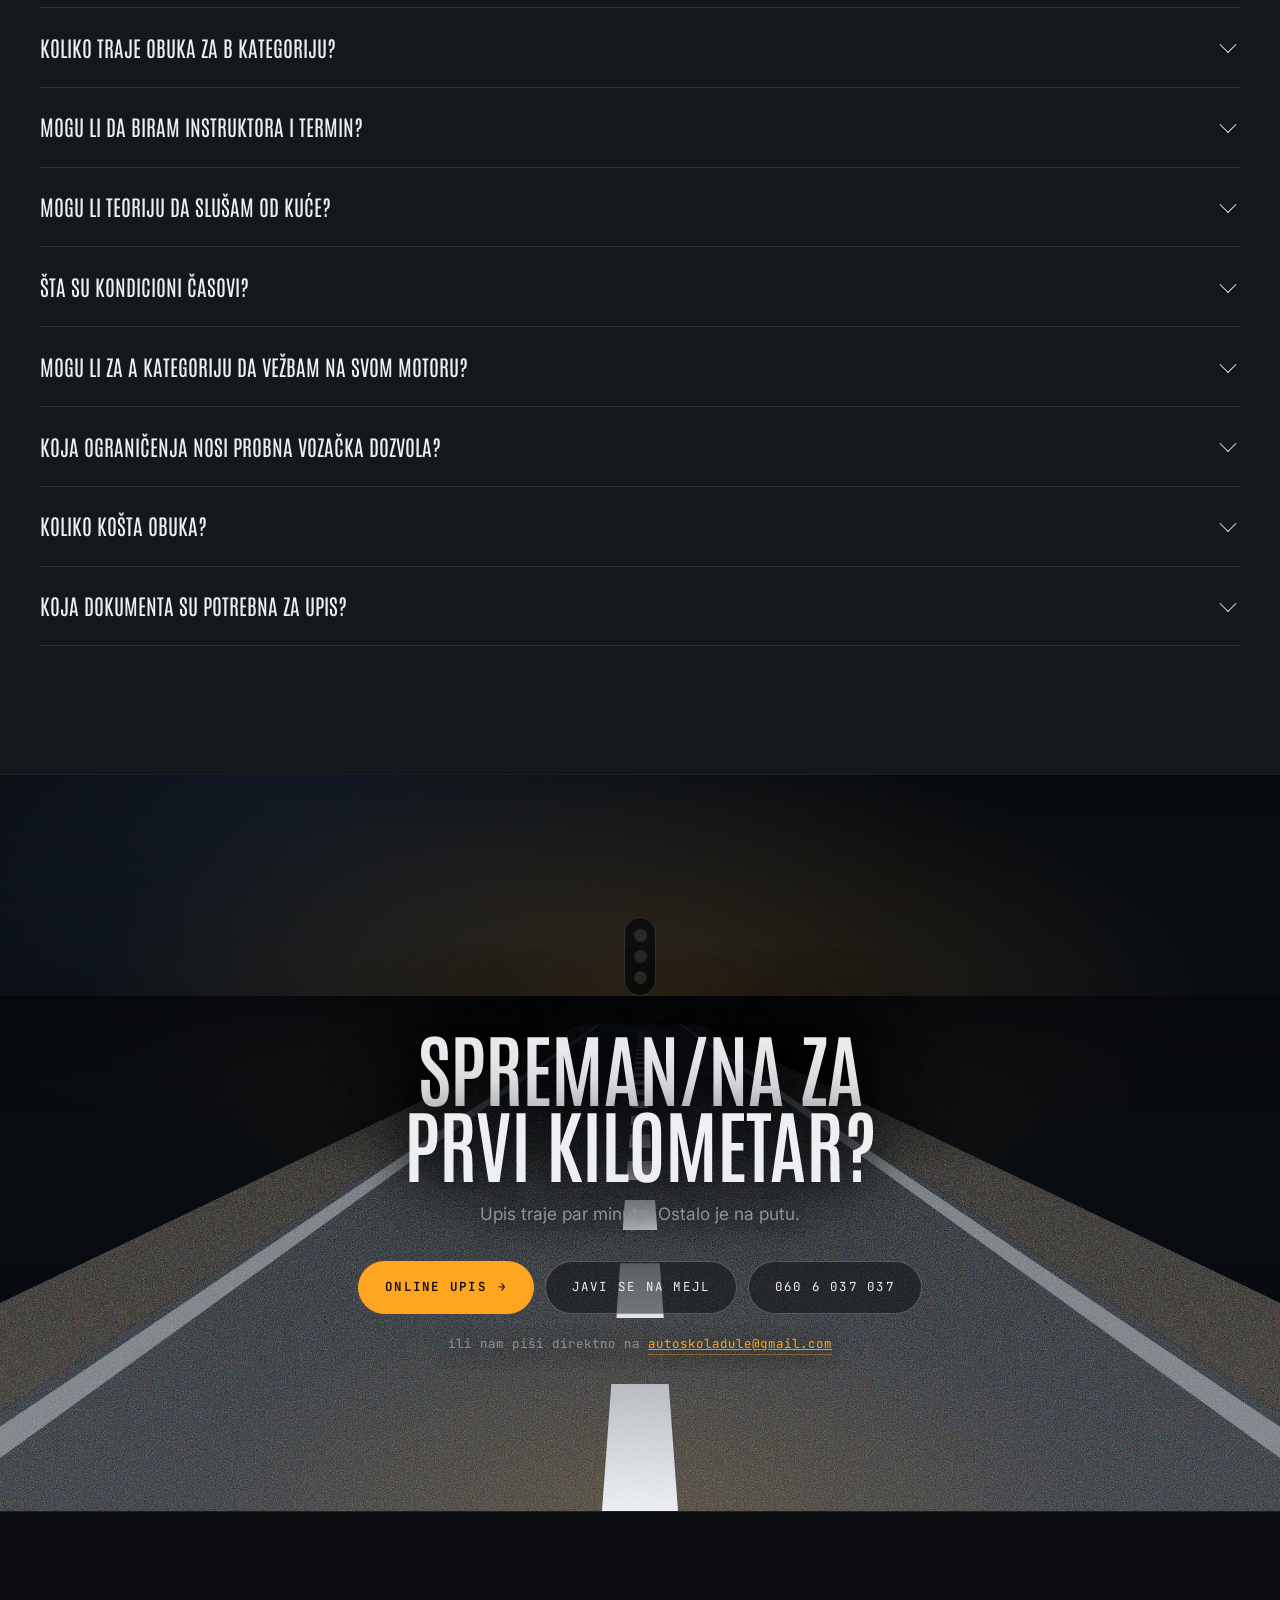
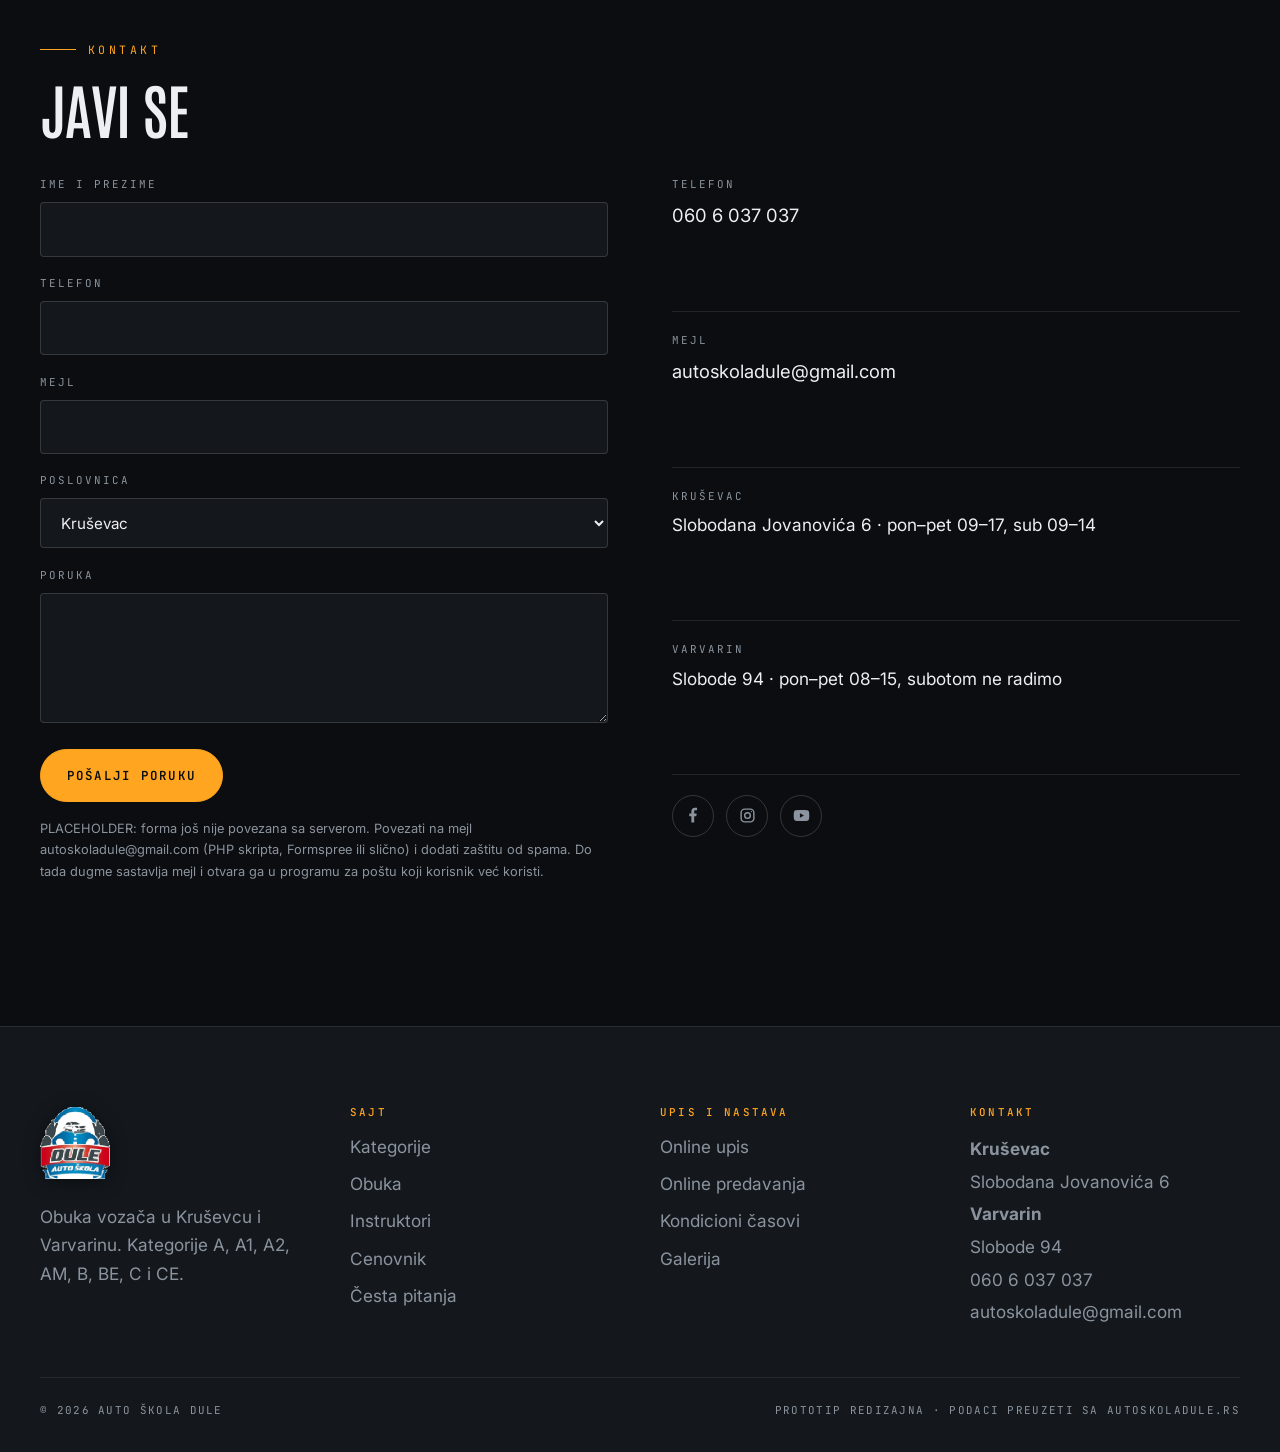
==== commit c0c48224: "popravljena ilustracija vozačke dozvole" ====
--- a/index.html
+++ b/index.html
@@ -455,7 +455,7 @@
      ========================================================== -->
 <section class="sekcija sekcija--dozvola" id="obuka">
   <div class="dozvola-pozadina" aria-hidden="true">
-    <img class="dozvola-crtez" src="images/vozacka-dozvola.jpg" alt="" aria-hidden="true"
+    <img class="dozvola-crtez" src="images/vozacka-dozvola.svg" alt="" aria-hidden="true"
          loading="lazy" width="1000" height="631">
   </div>
   <div class="omot">
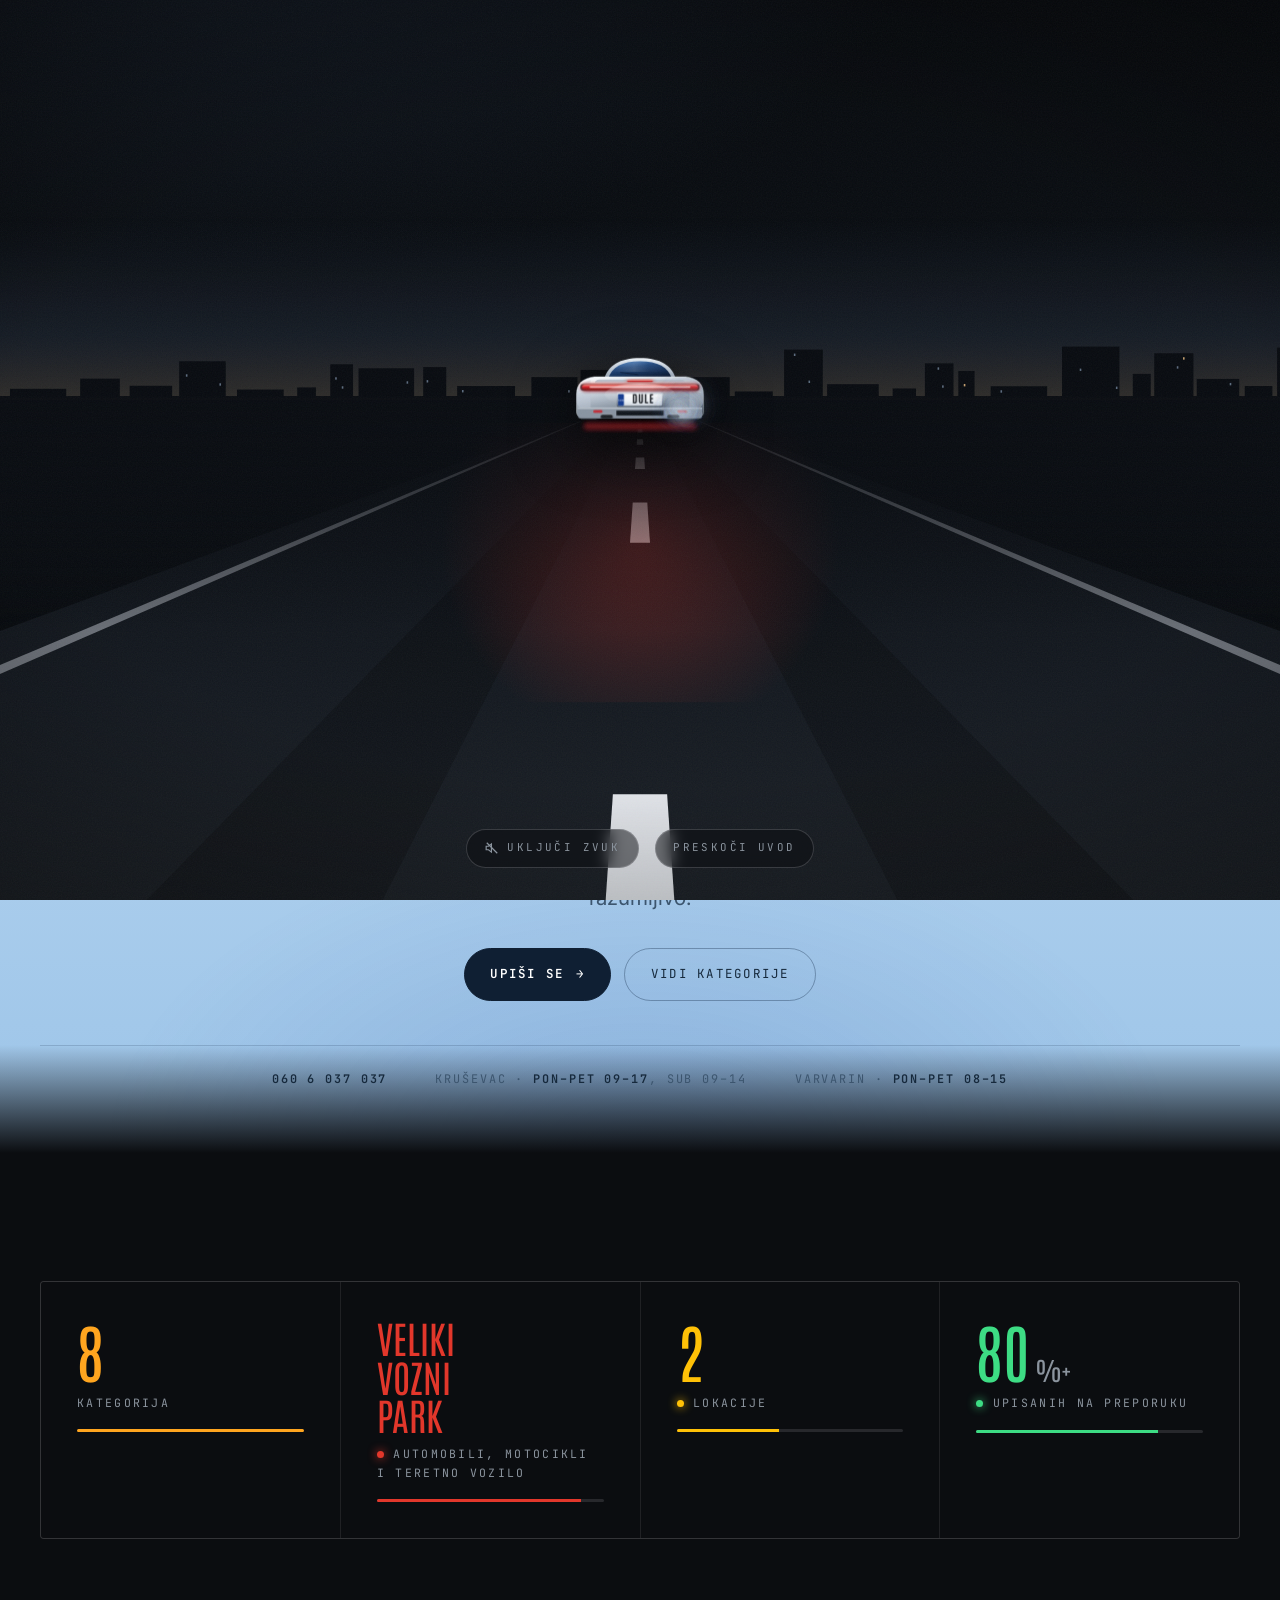
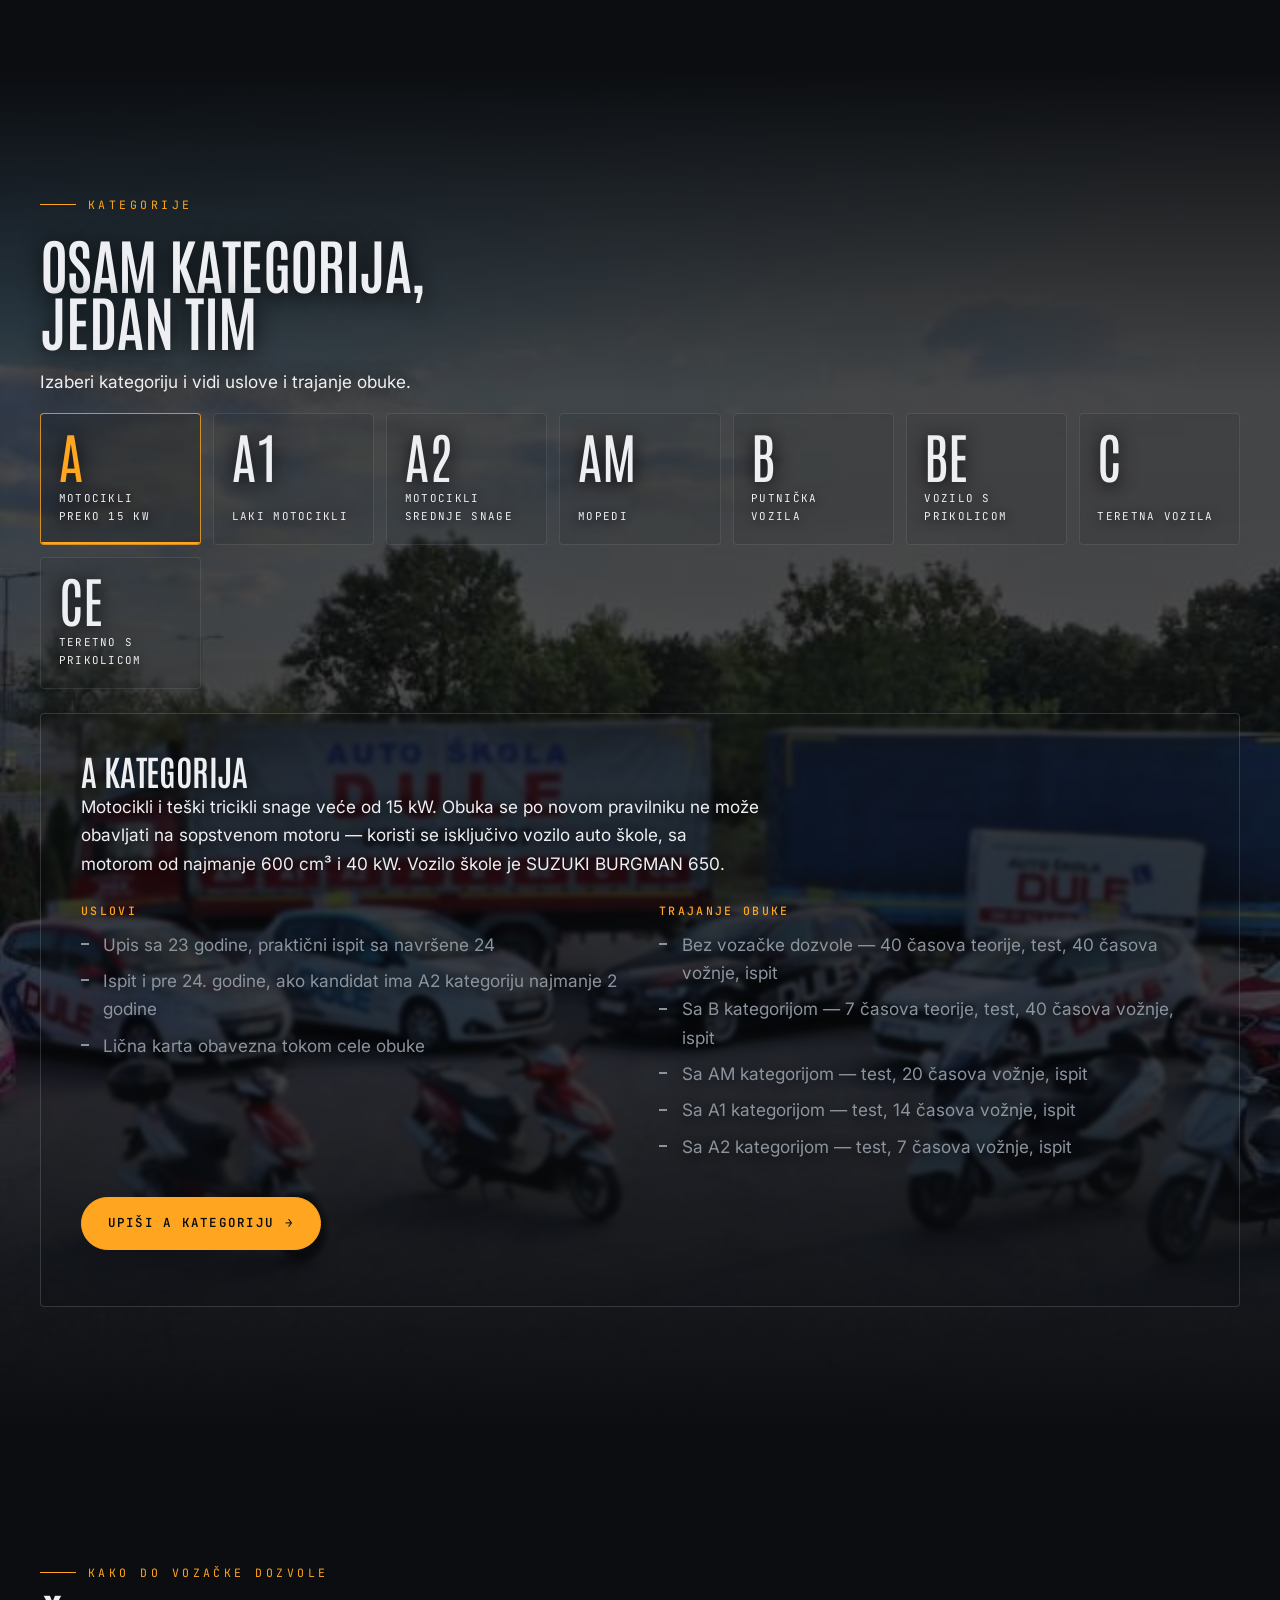
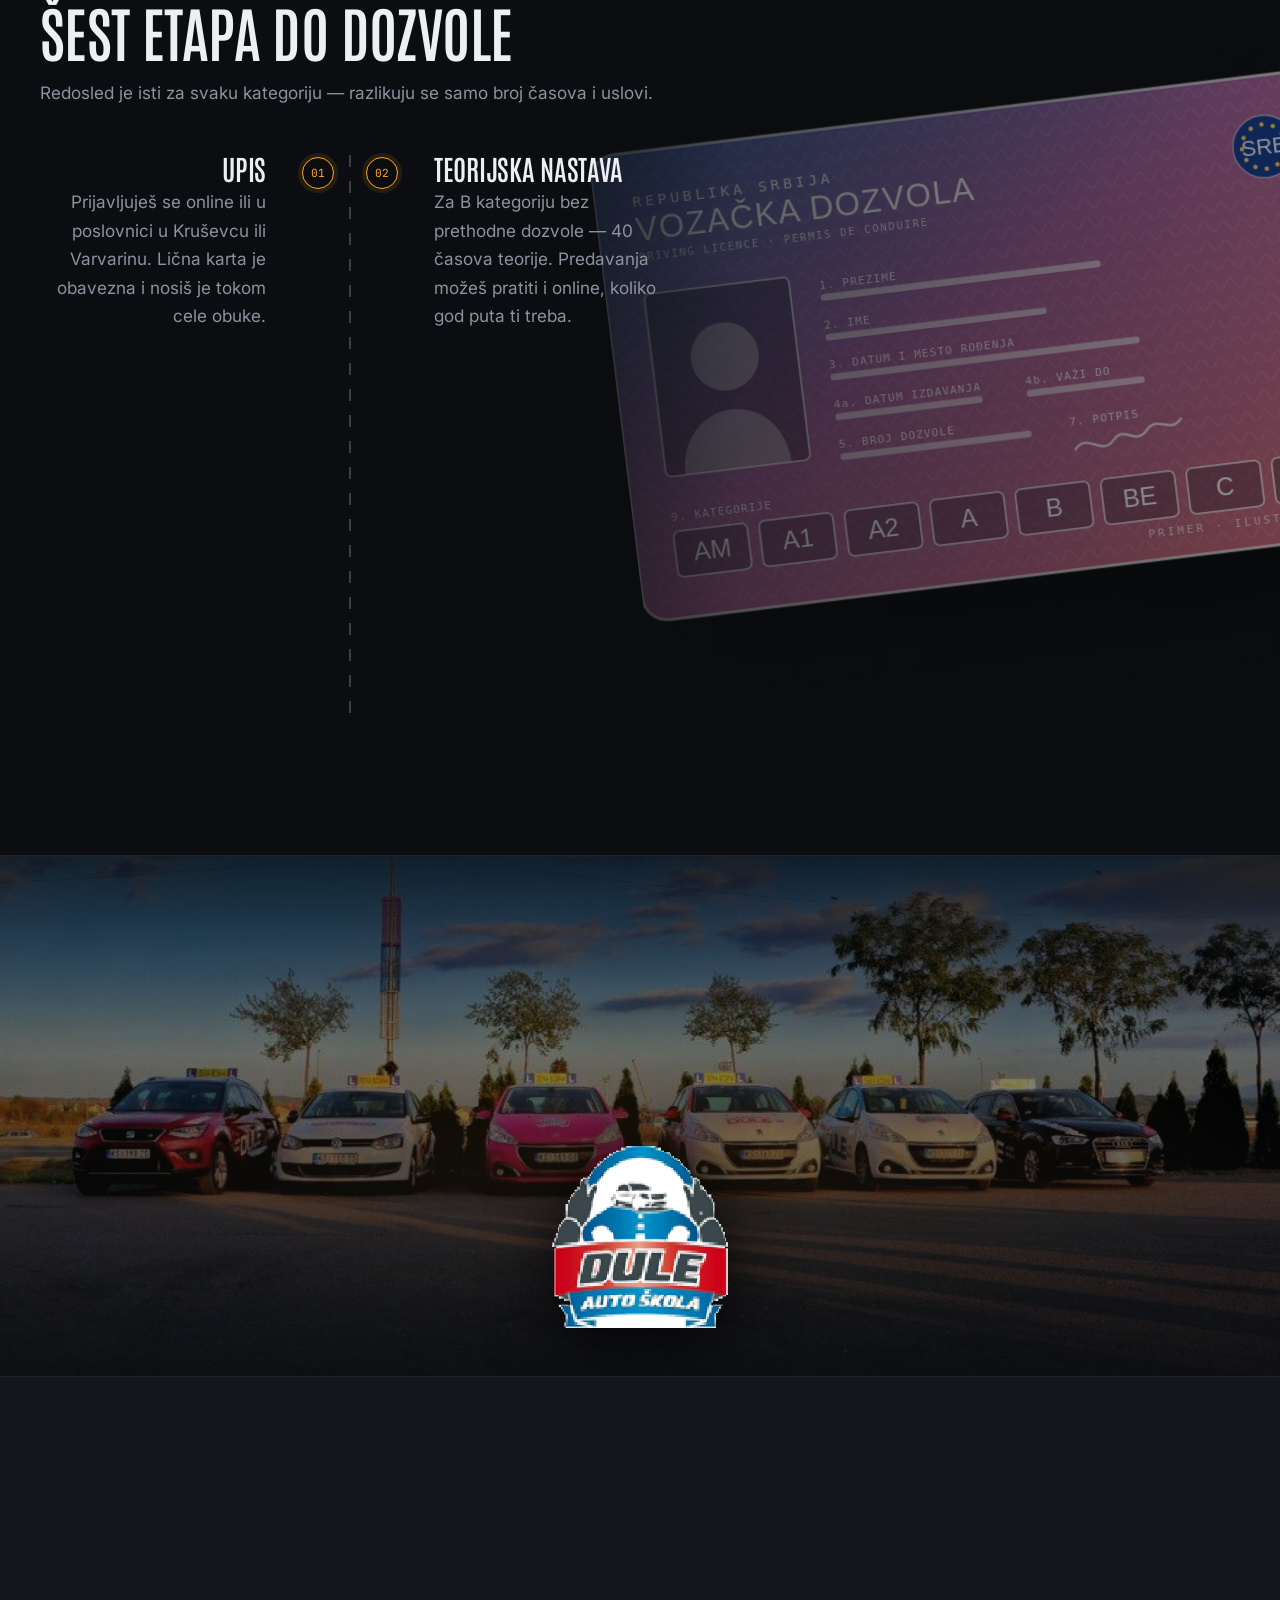
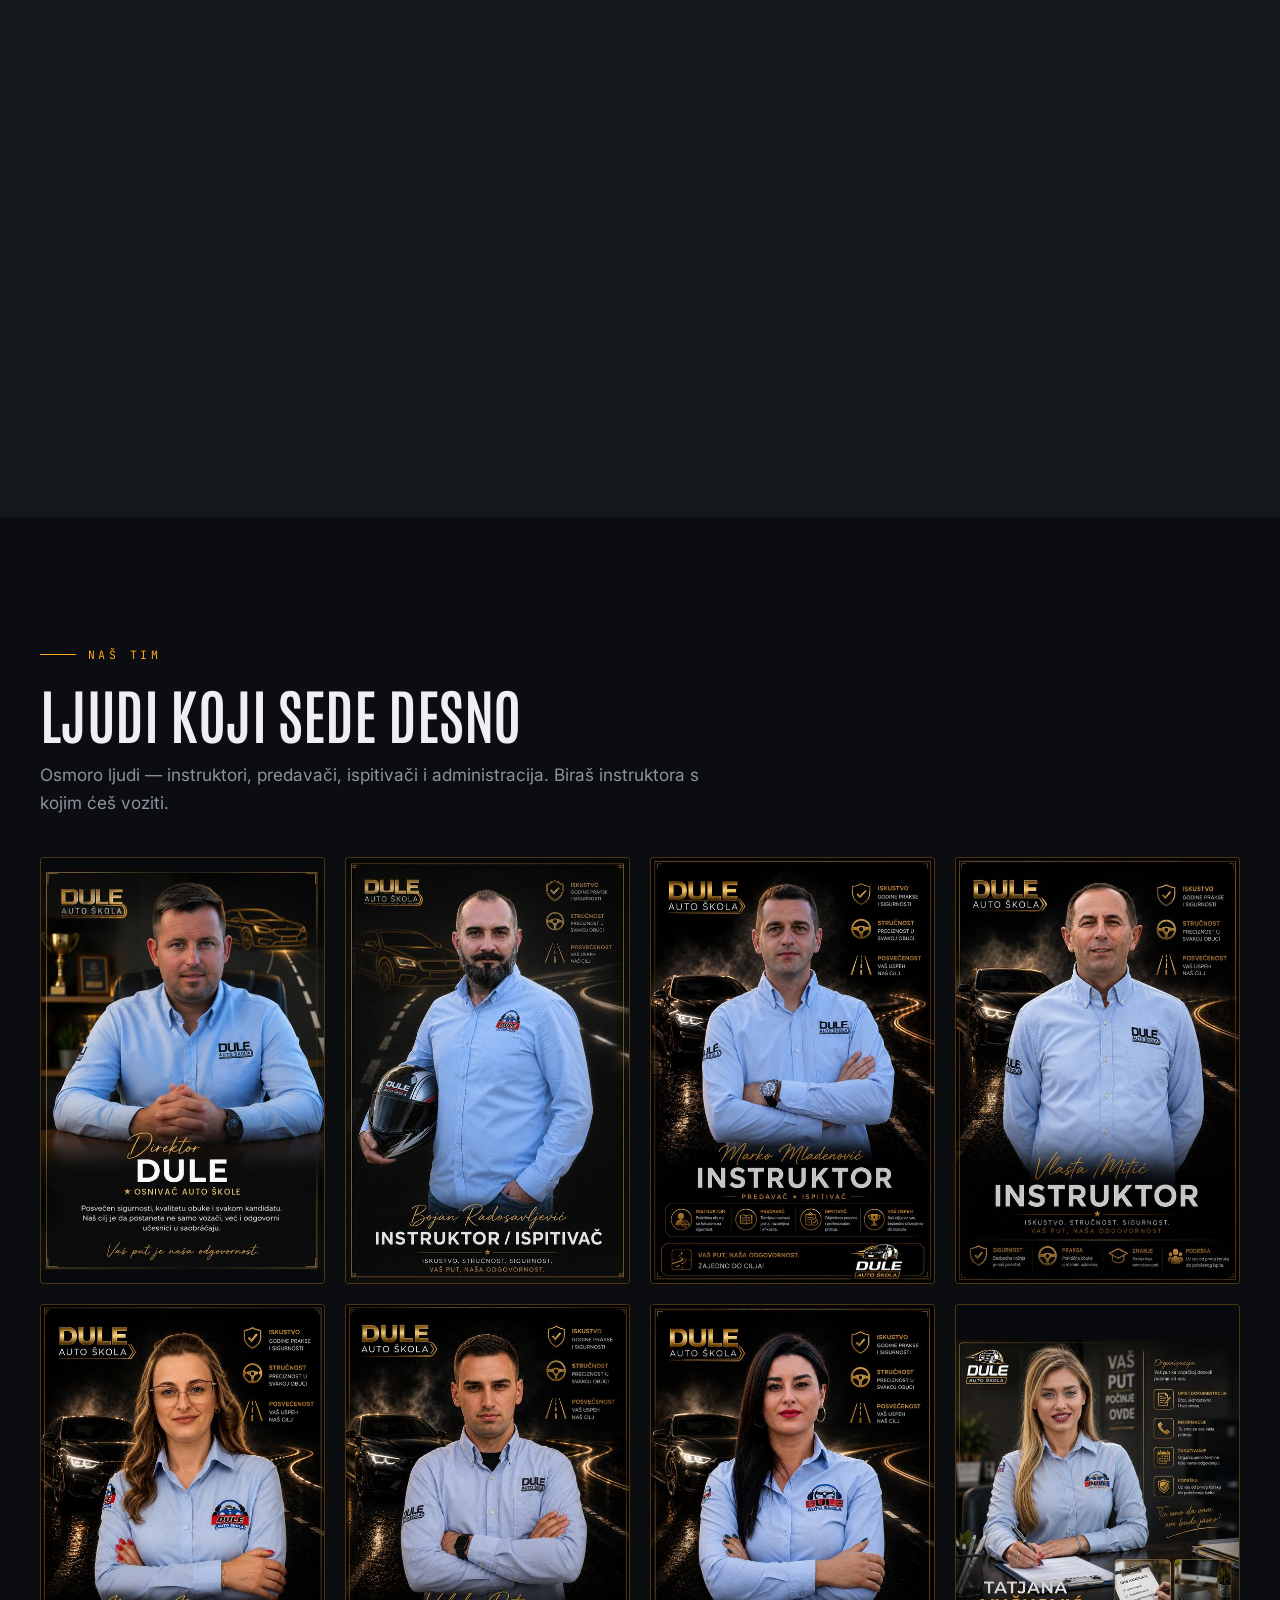
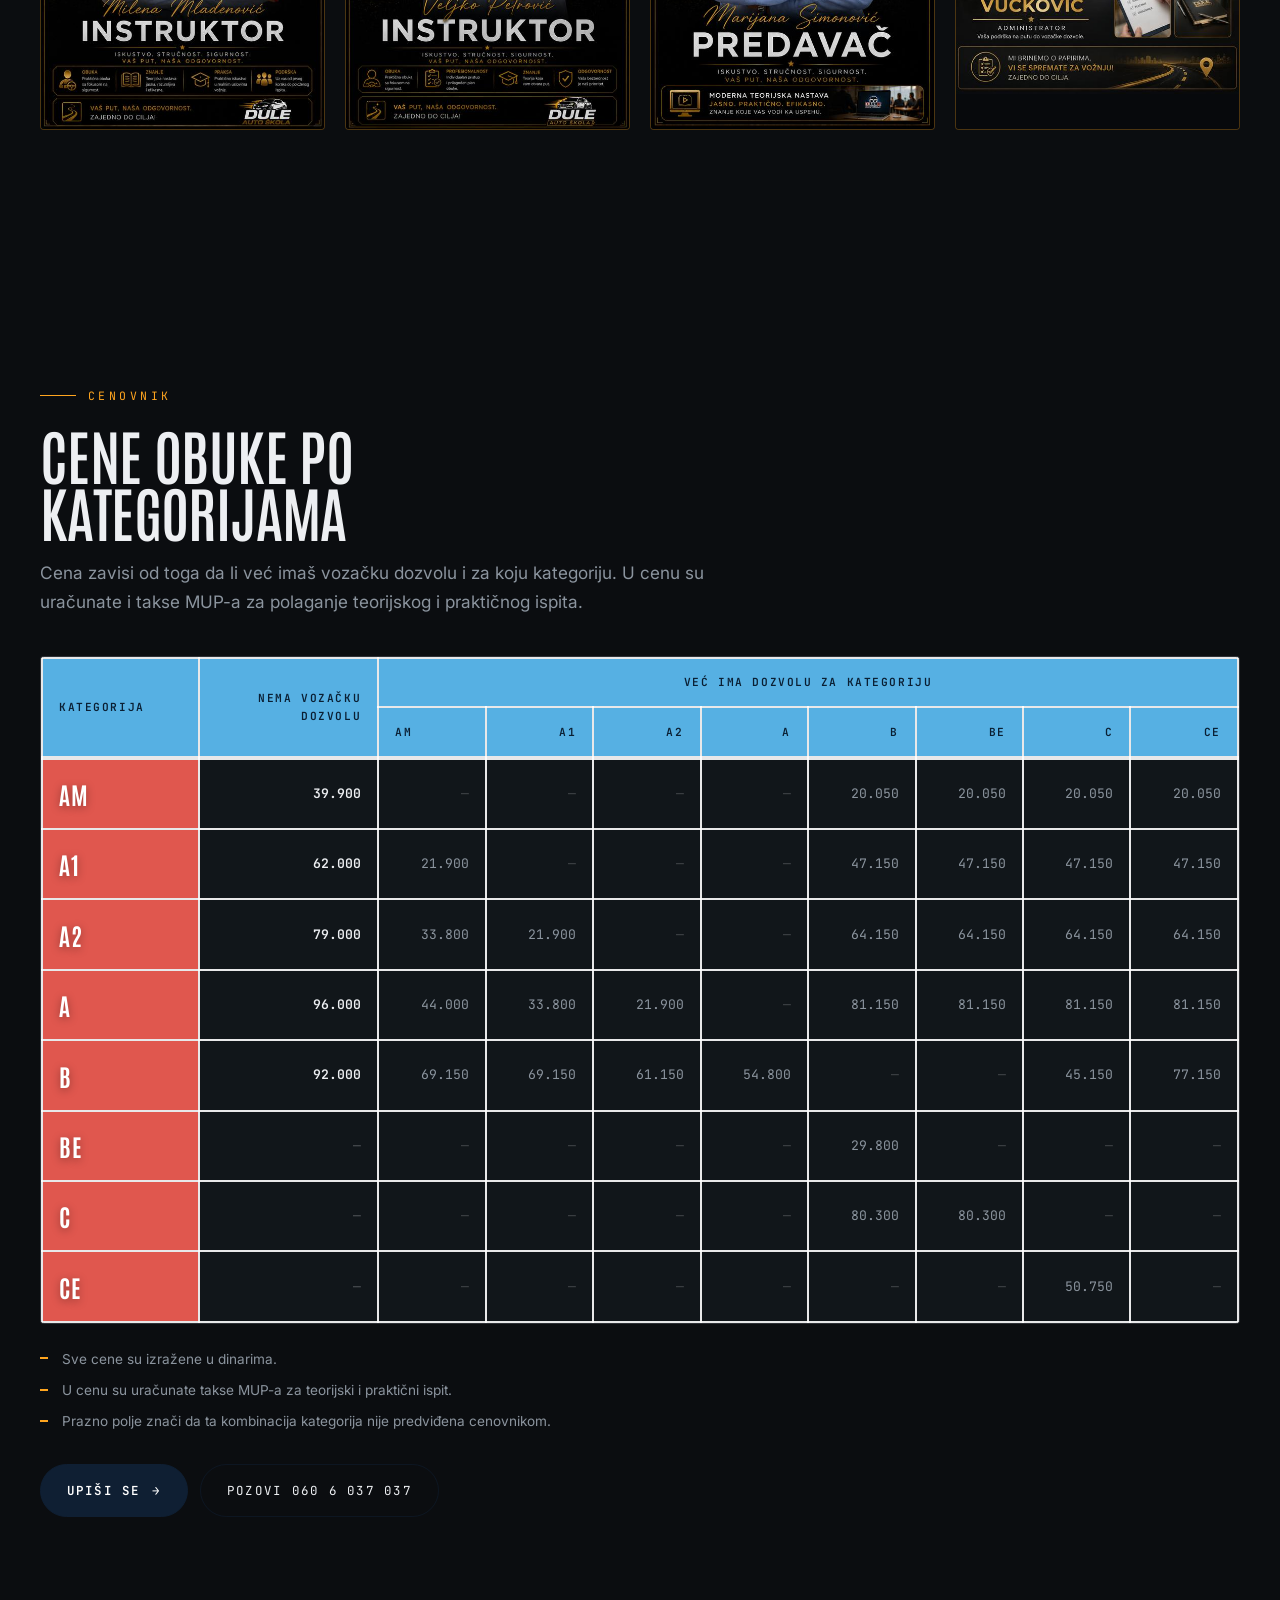
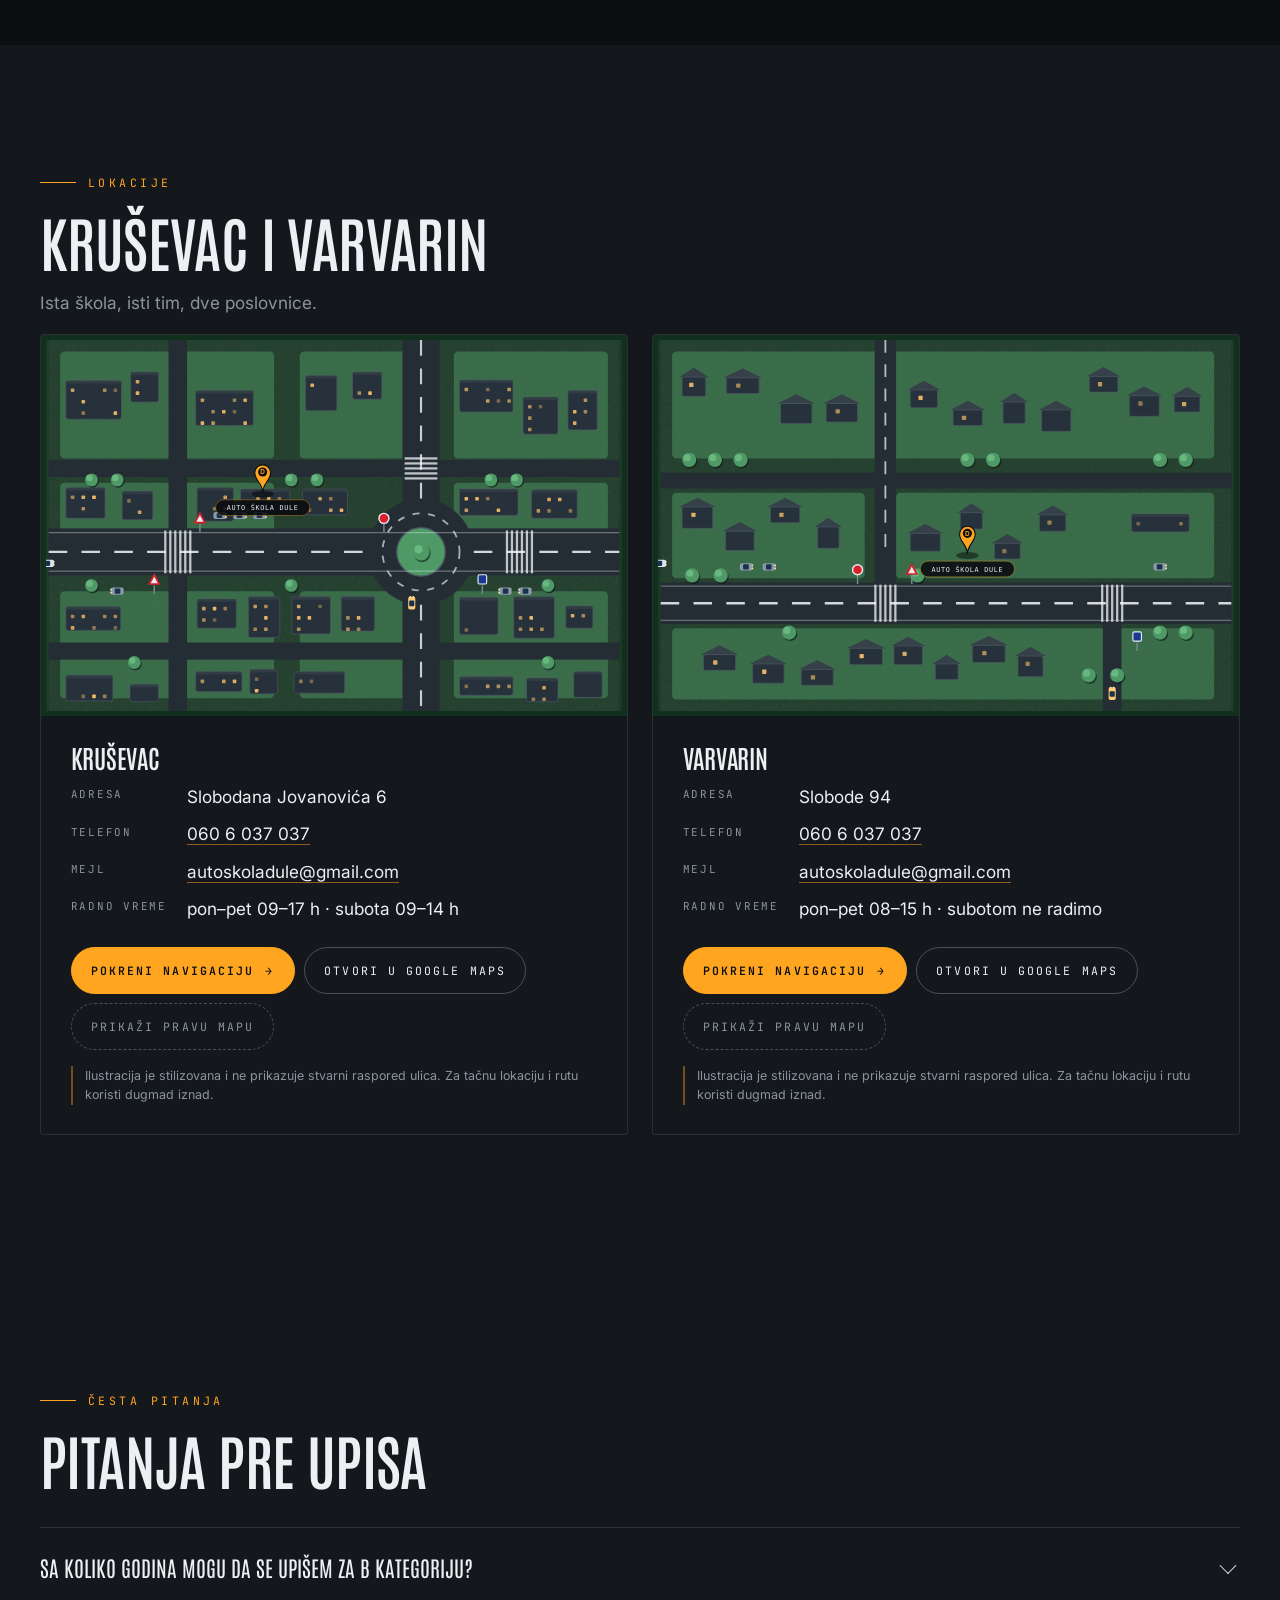
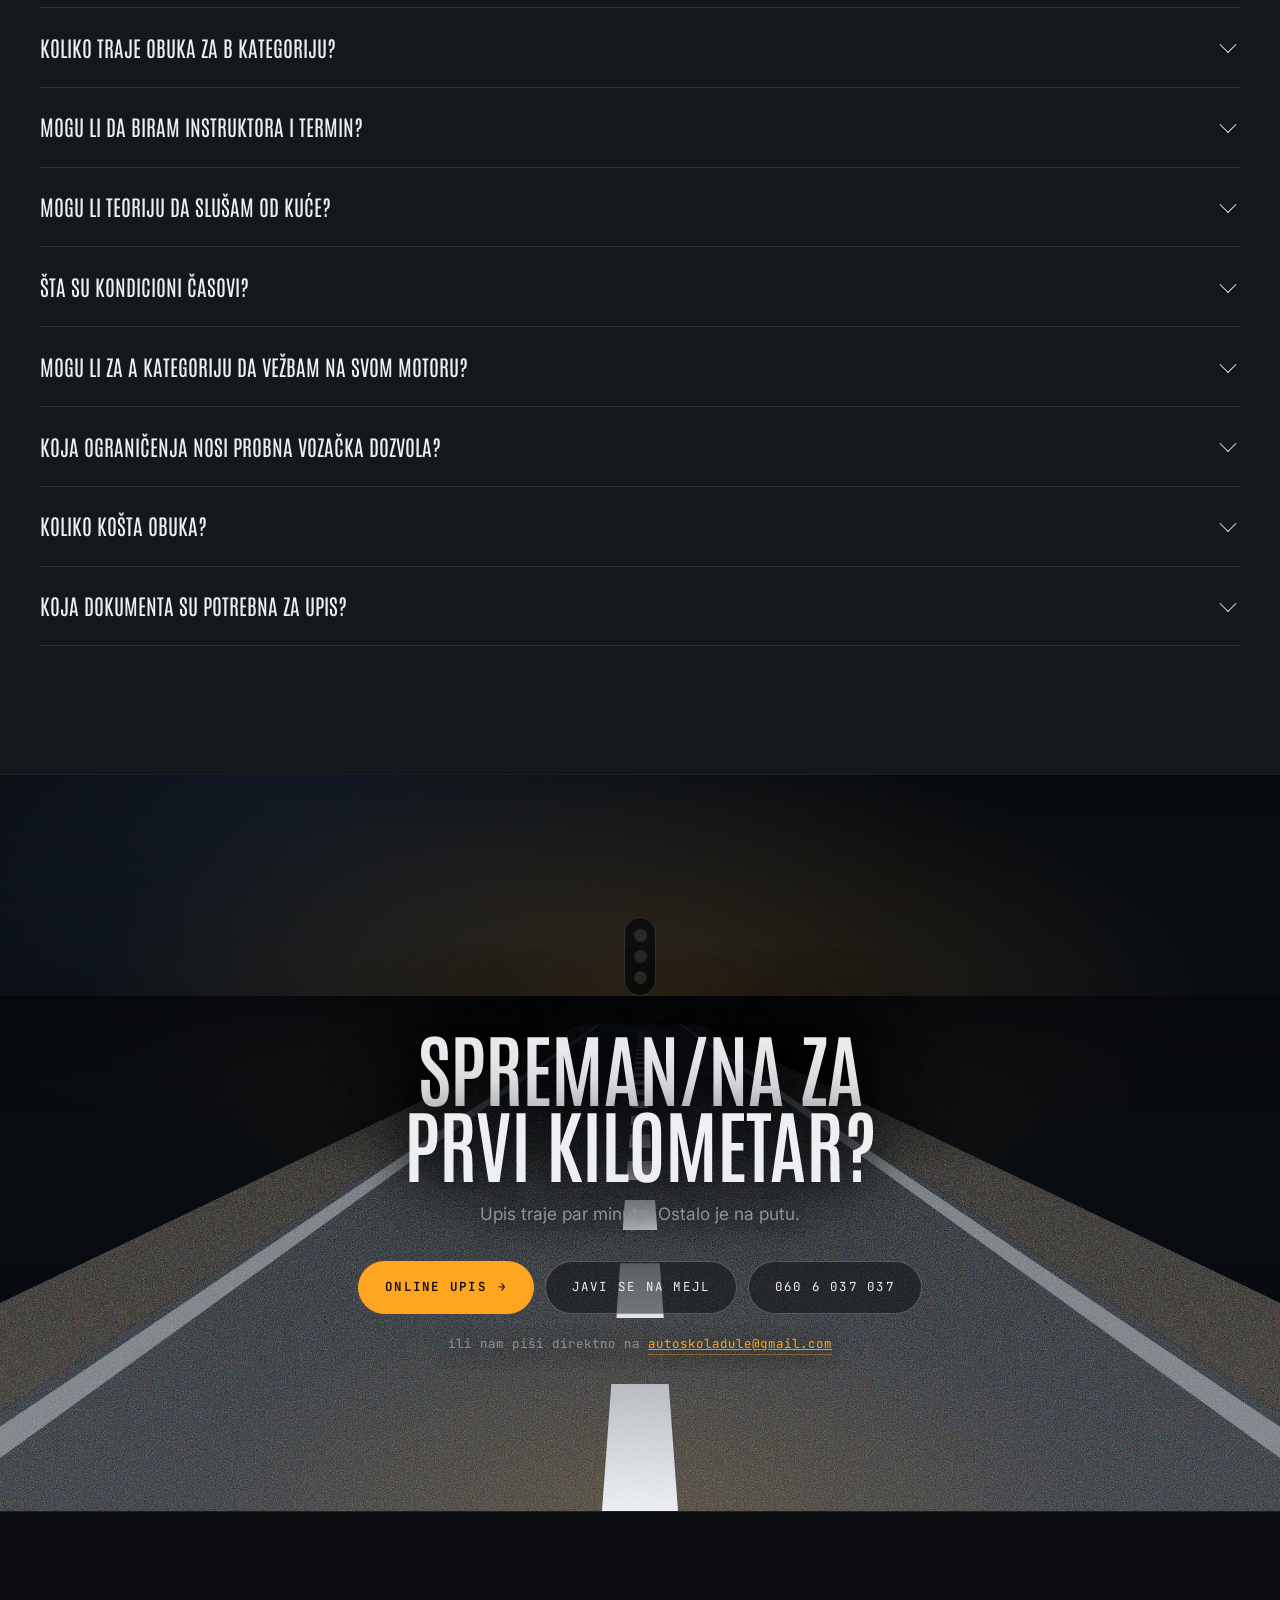
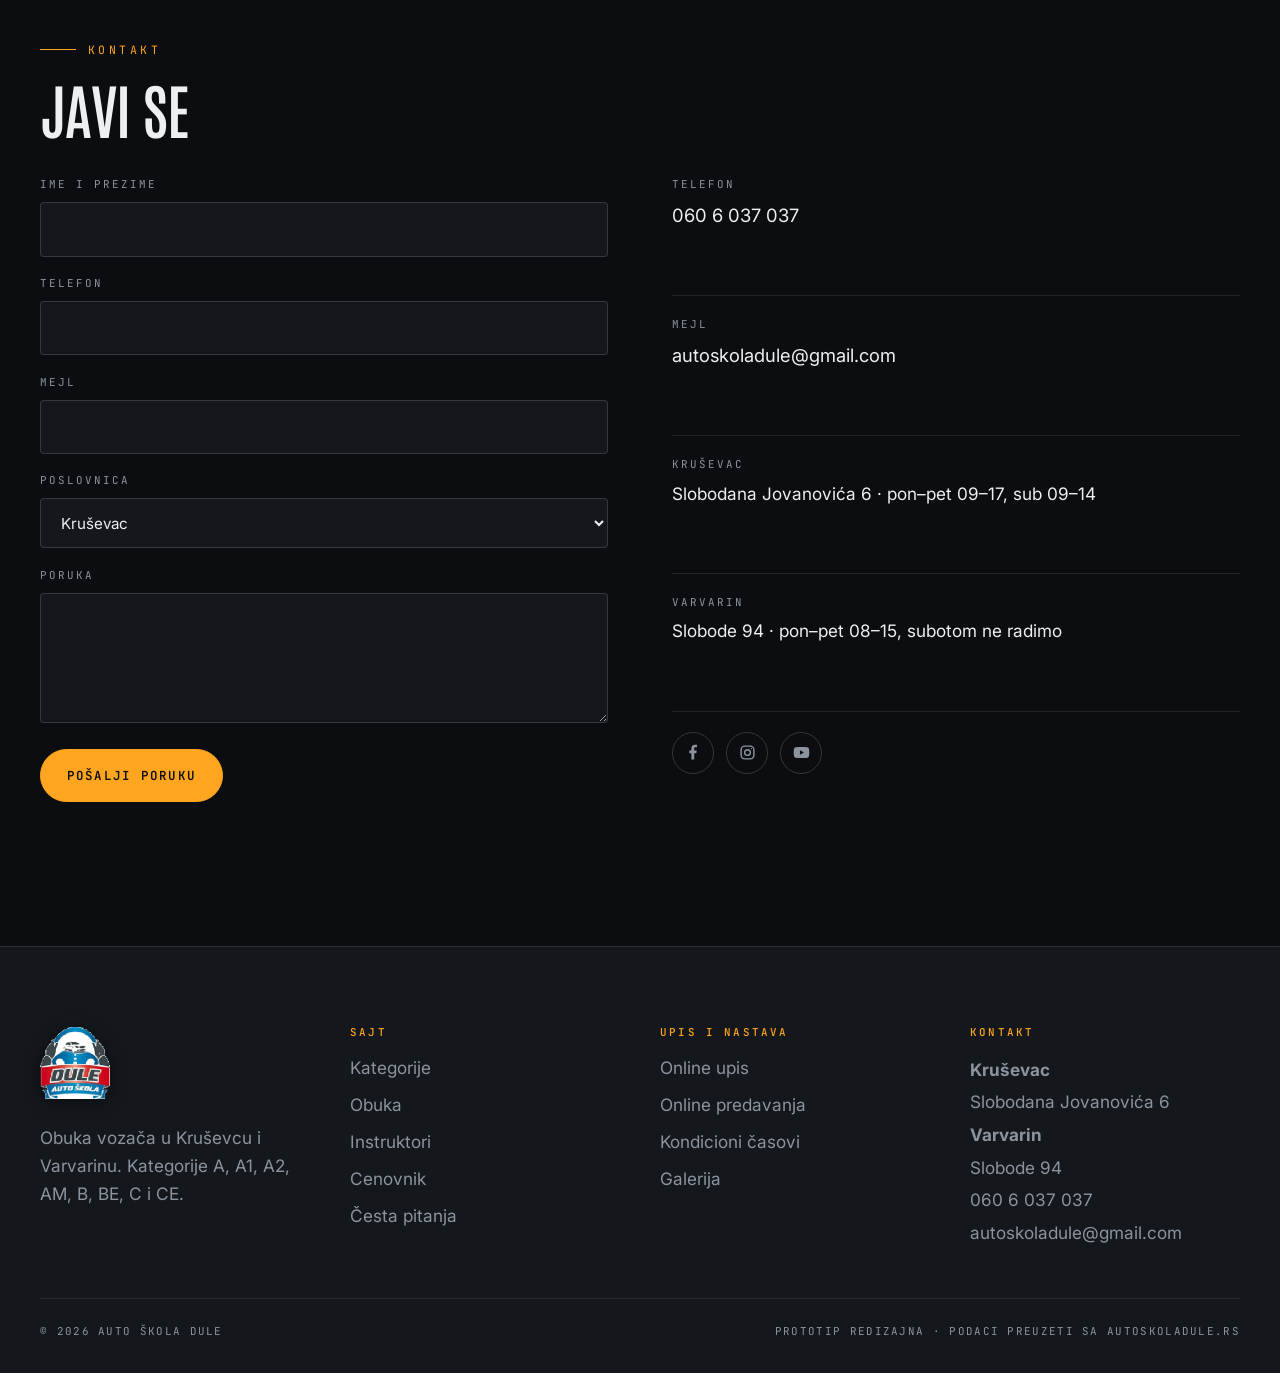
==== commit e51c0b64: "uklonjen placeholder iz kontakt forme" ====
--- a/index.html
+++ b/index.html
@@ -966,9 +966,7 @@
         </div>
         <button class="dugme dugme--puno" type="submit">Pošalji poruku</button>
         <p class="forma-nota" id="statusForme" role="status">
-          PLACEHOLDER: forma još nije povezana sa serverom. Povezati na mejl
-          autoskoladule@gmail.com (PHP skripta, Formspree ili slično) i dodati zaštitu od spama.
-          Do tada dugme sastavlja mejl i otvara ga u programu za poštu koji korisnik već koristi.
+          <p class="forma-nota" id="statusForme" role="status"></p>
         </p>
       </form>
 
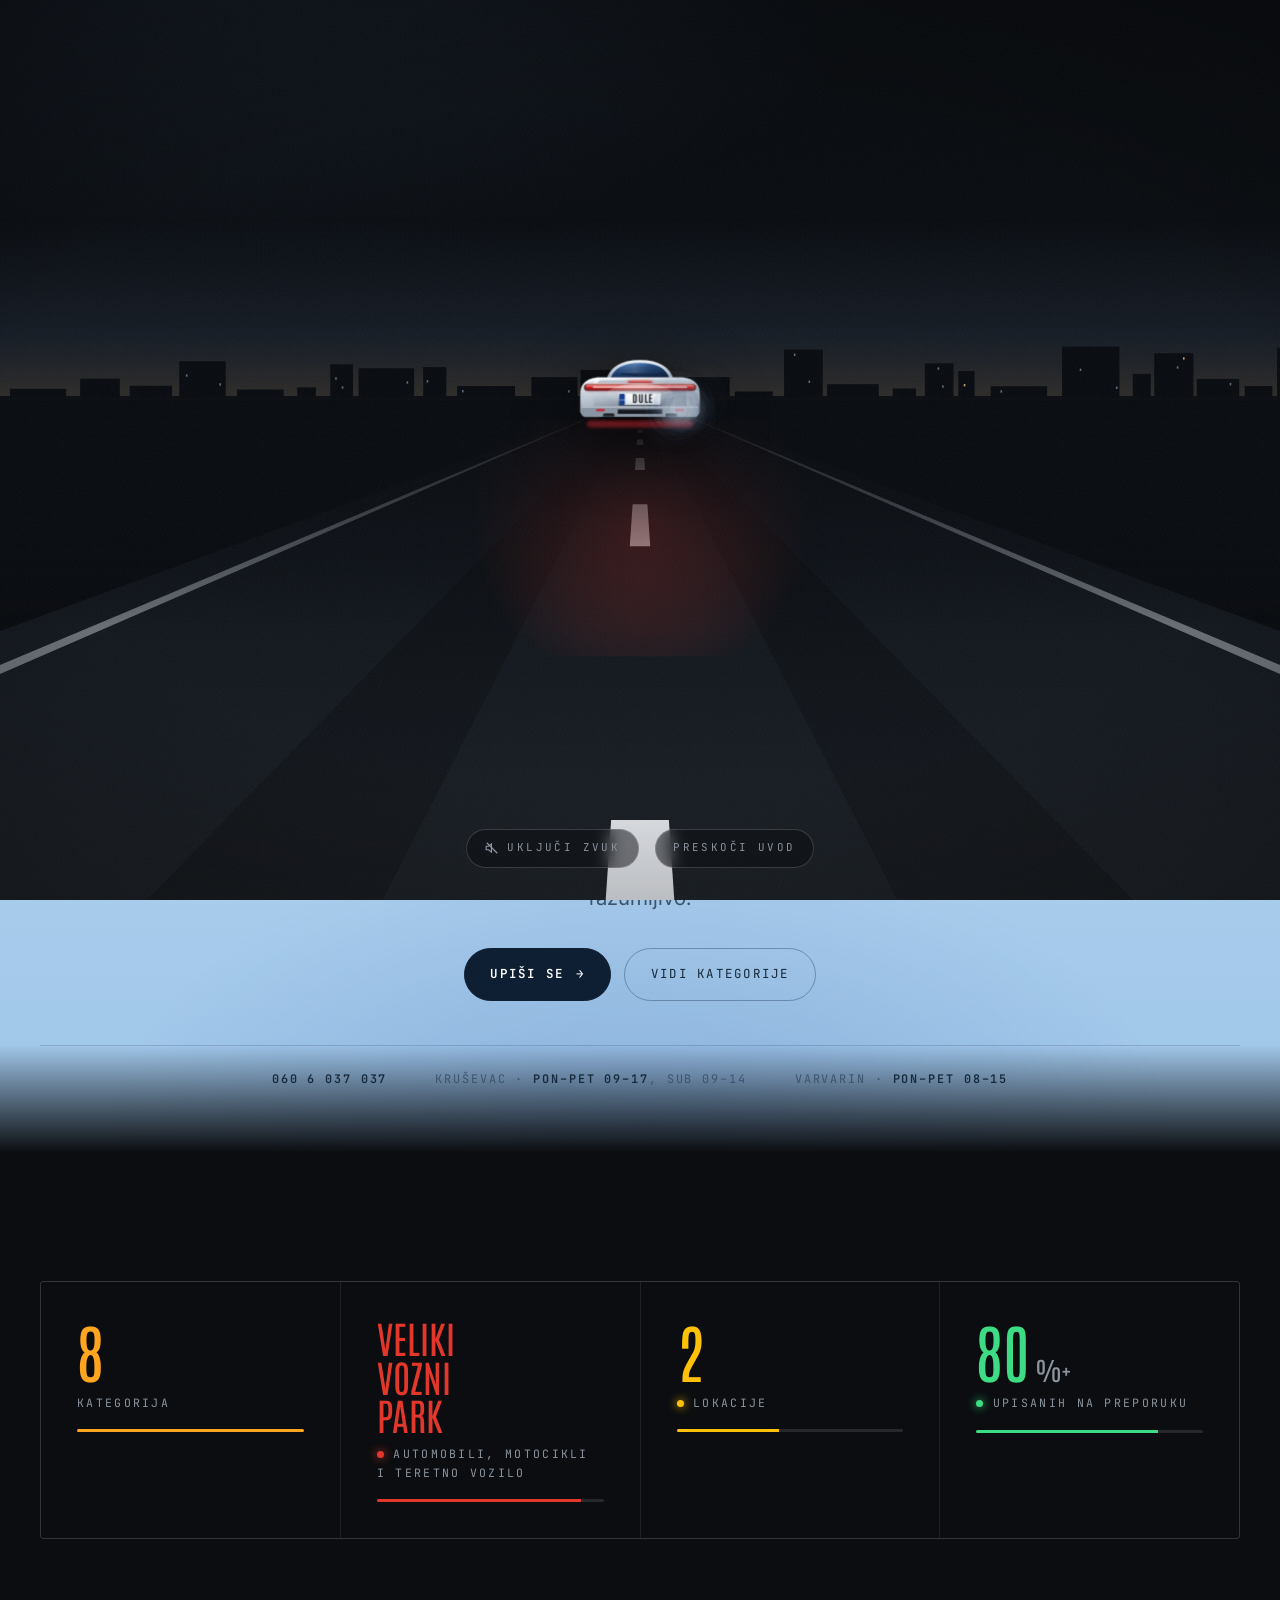
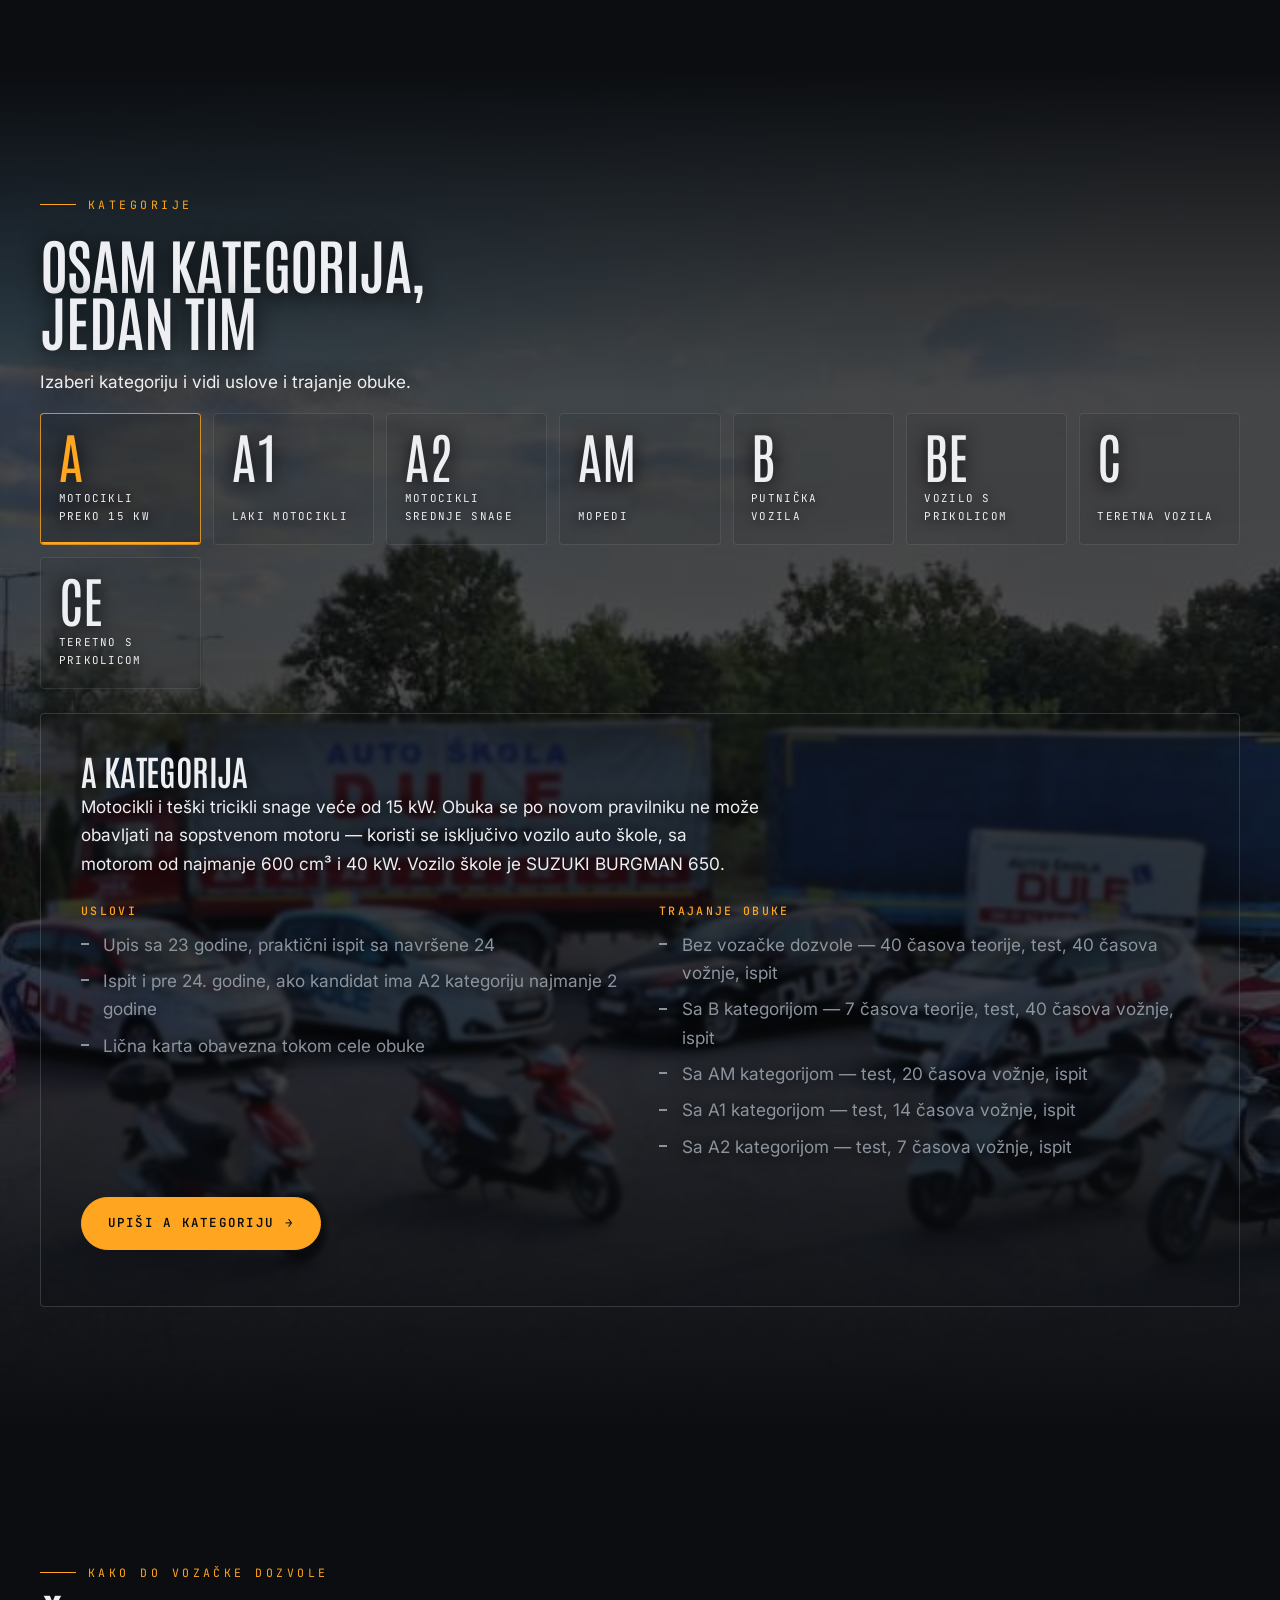
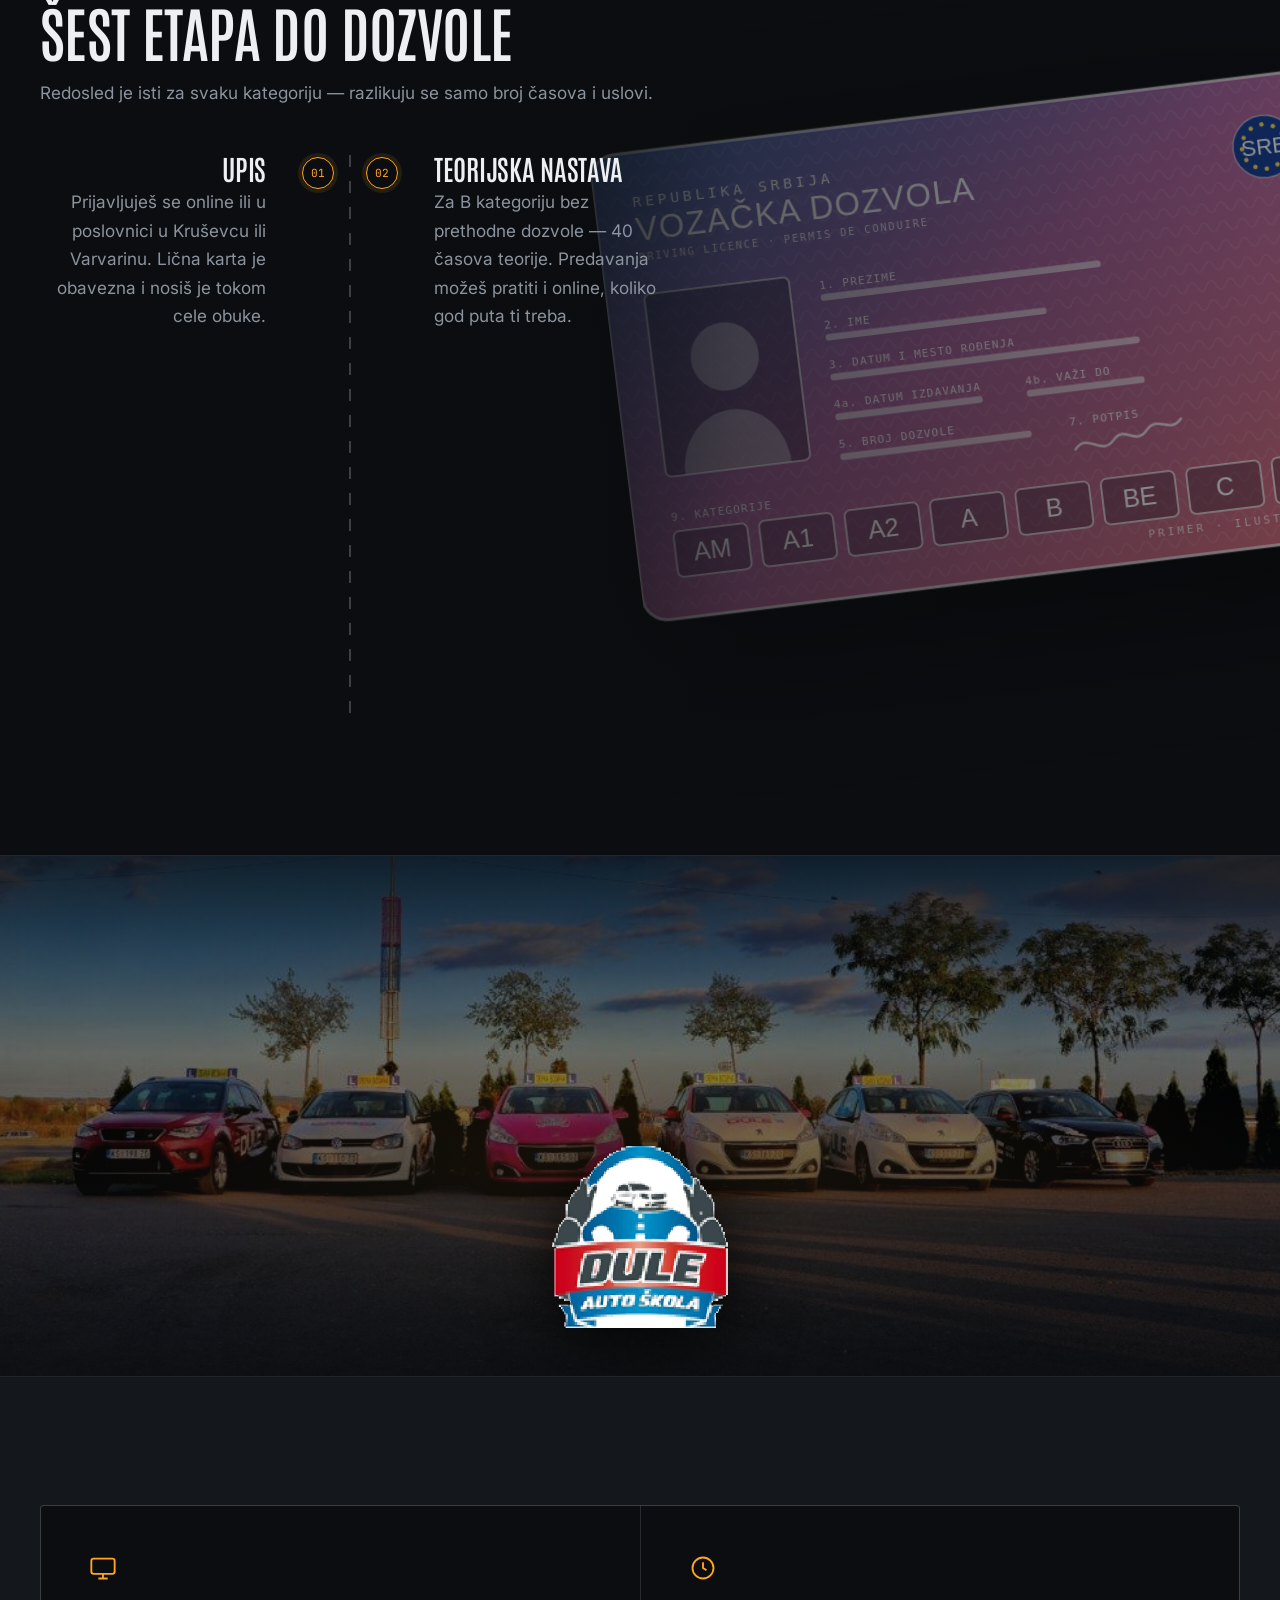
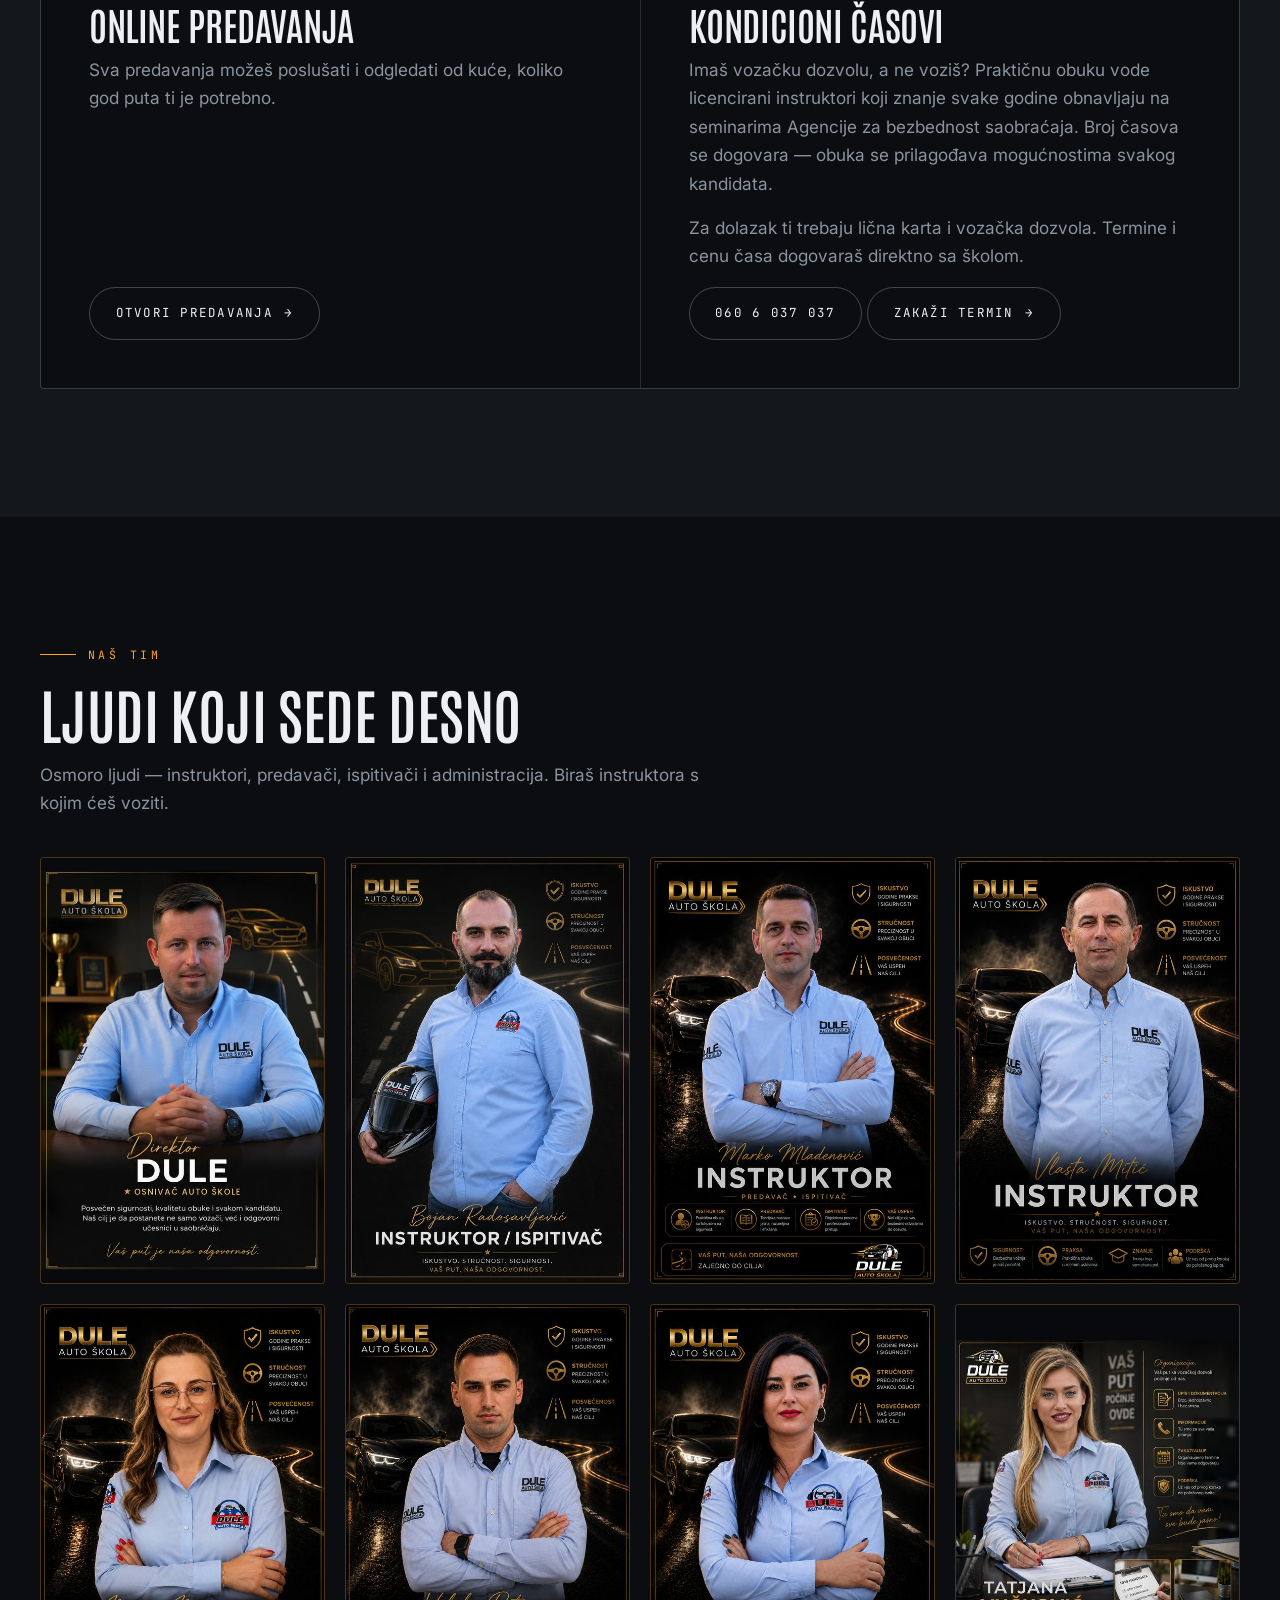
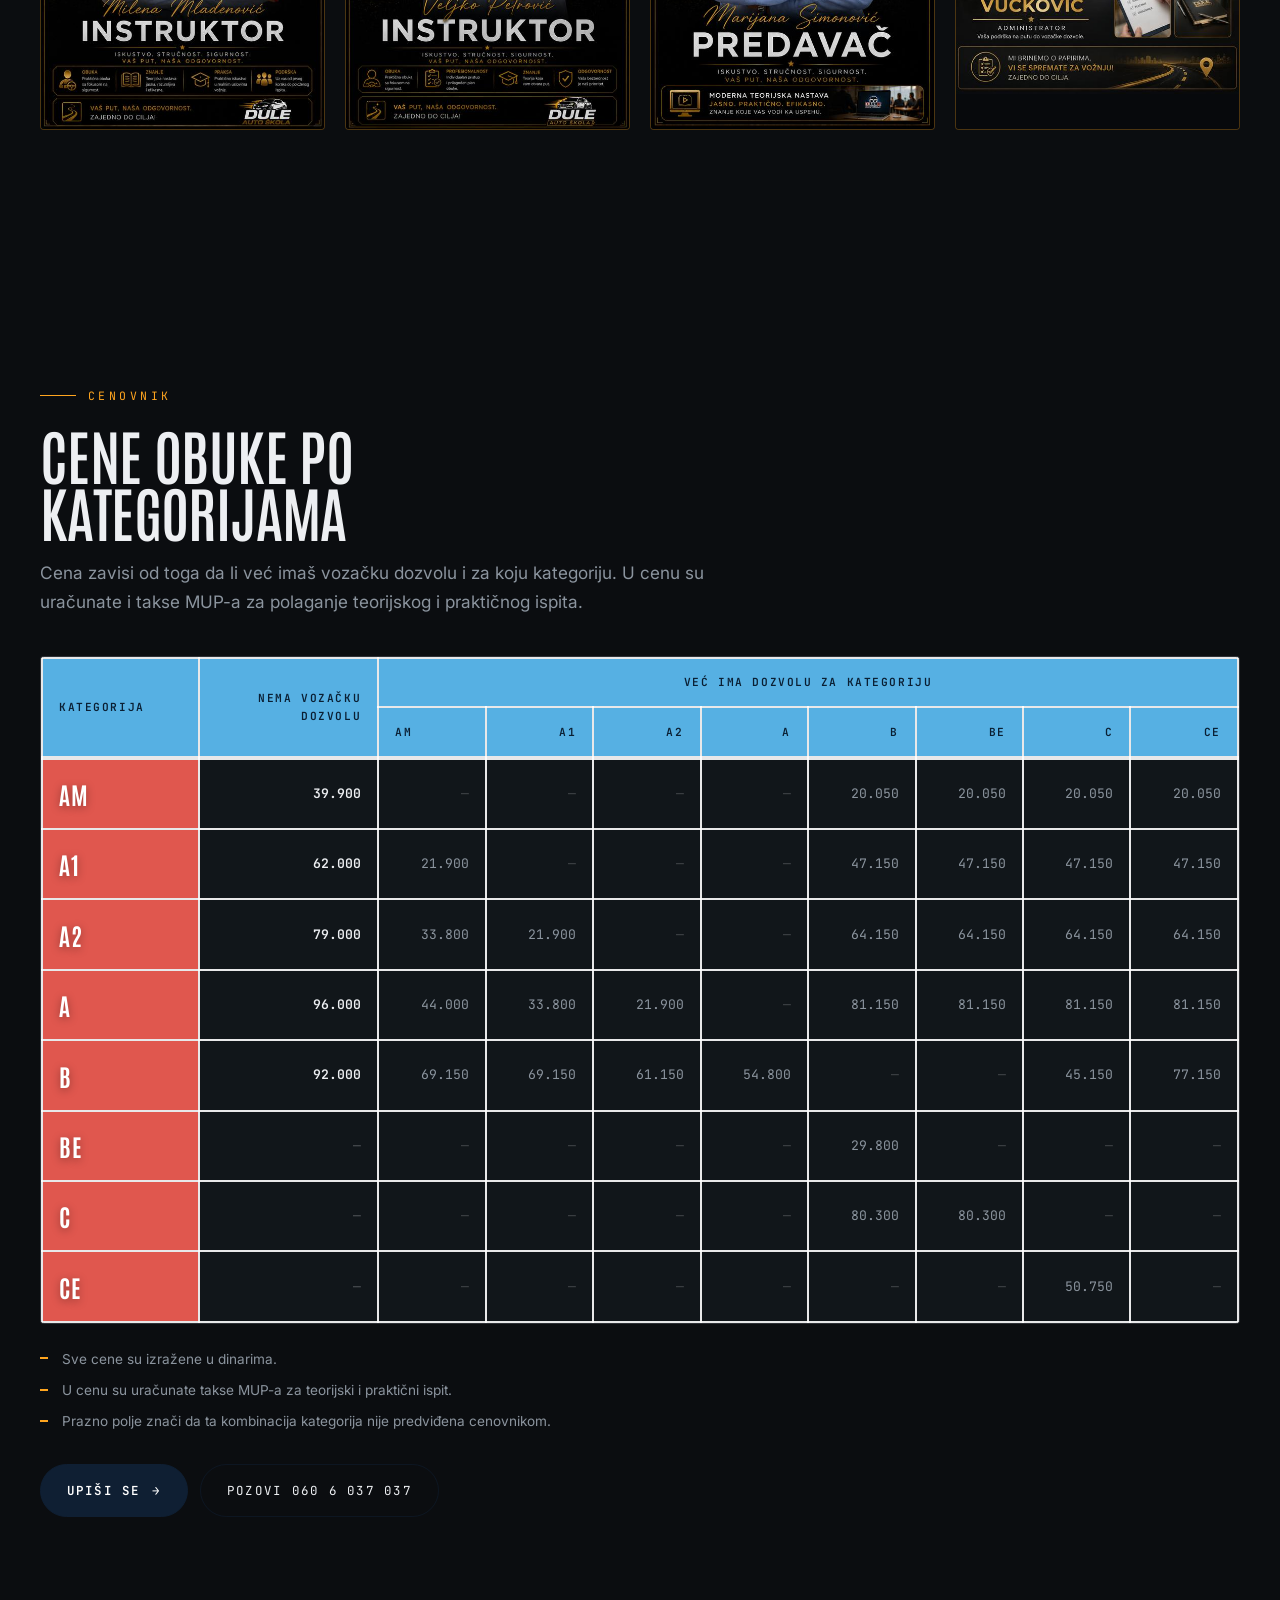
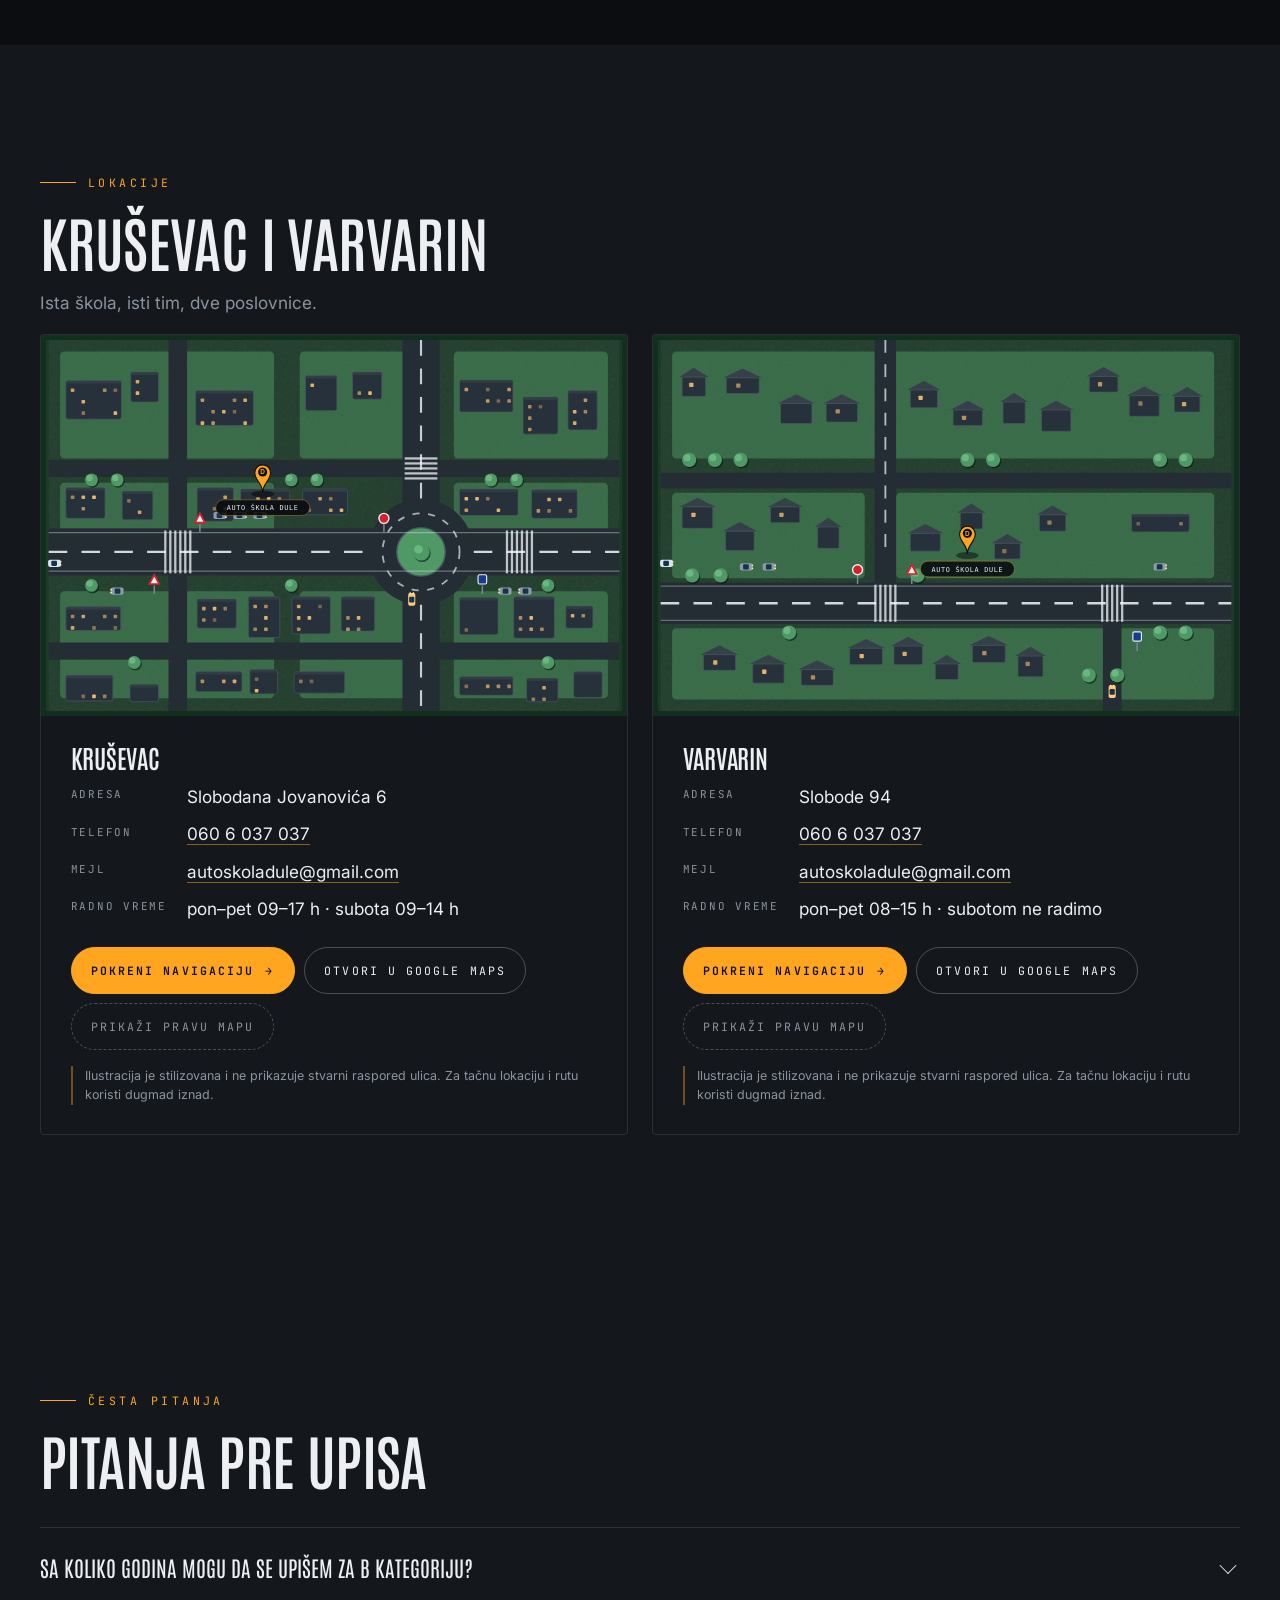
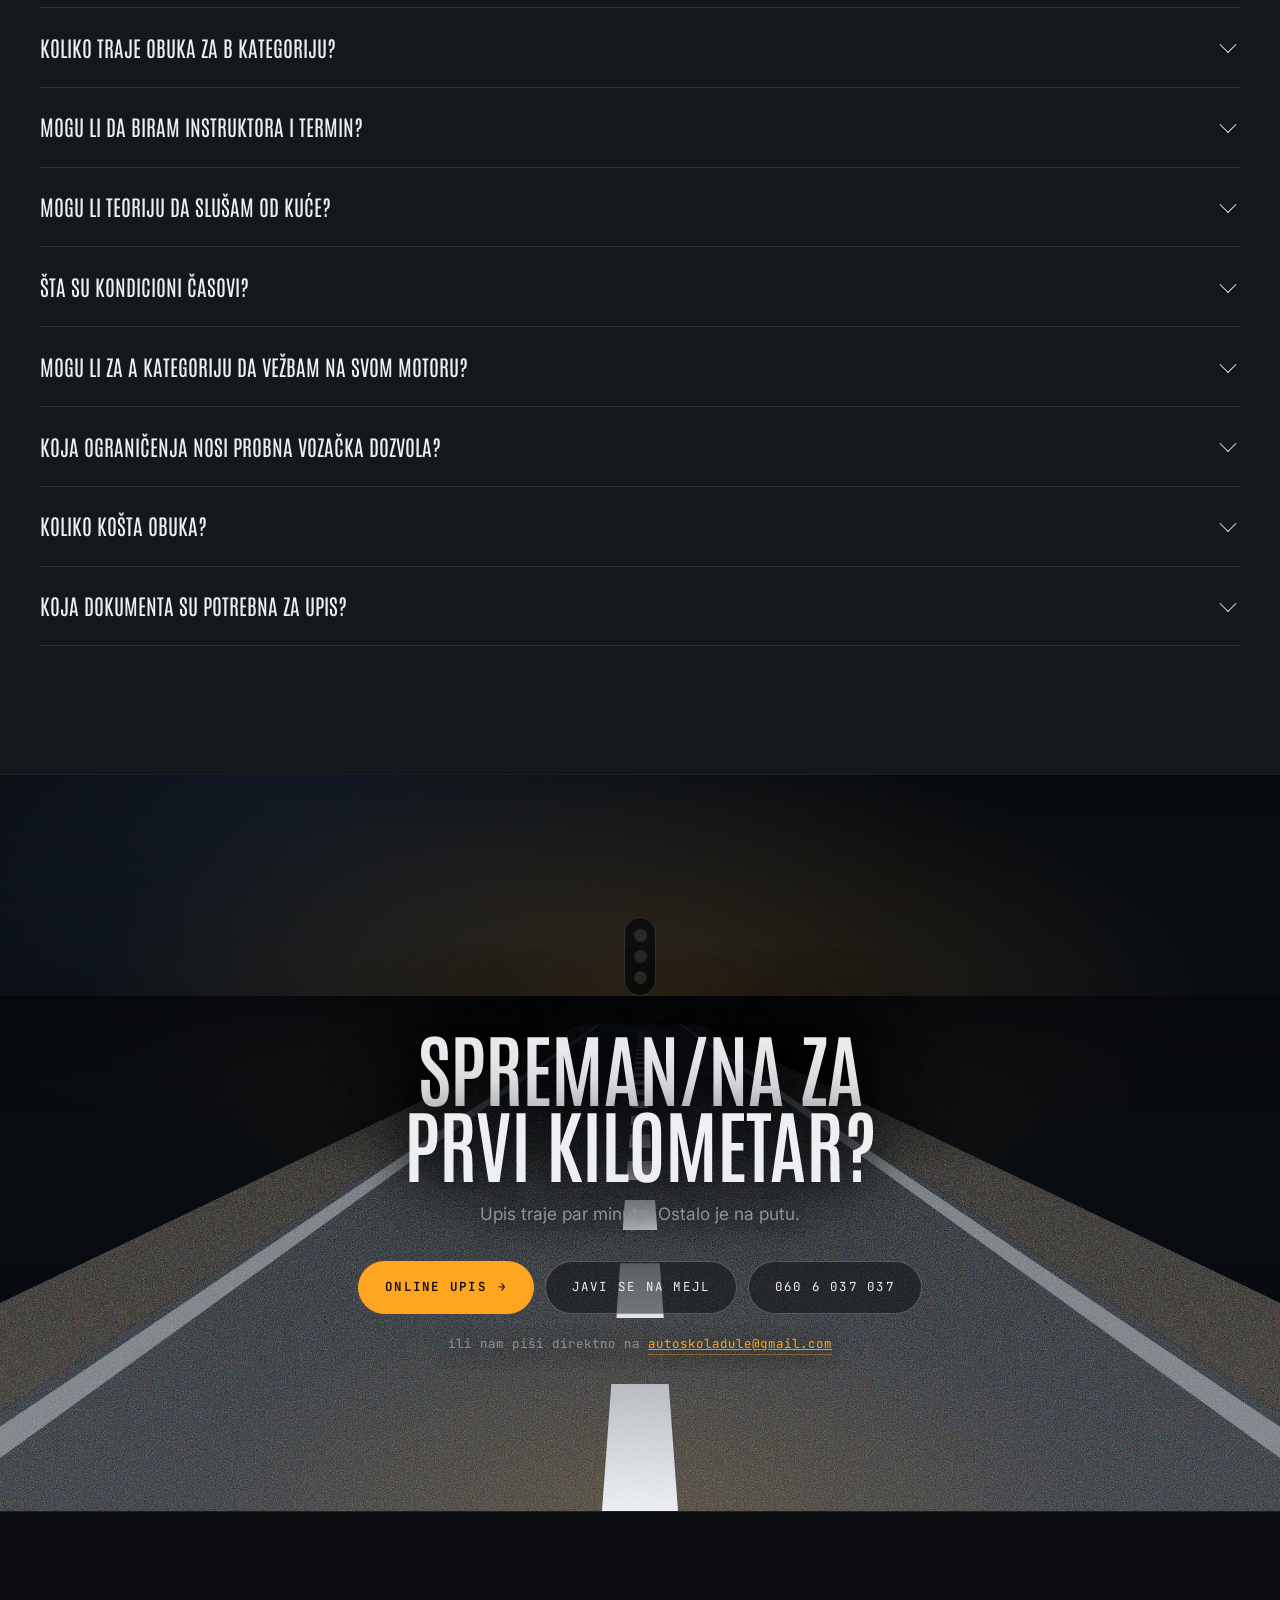
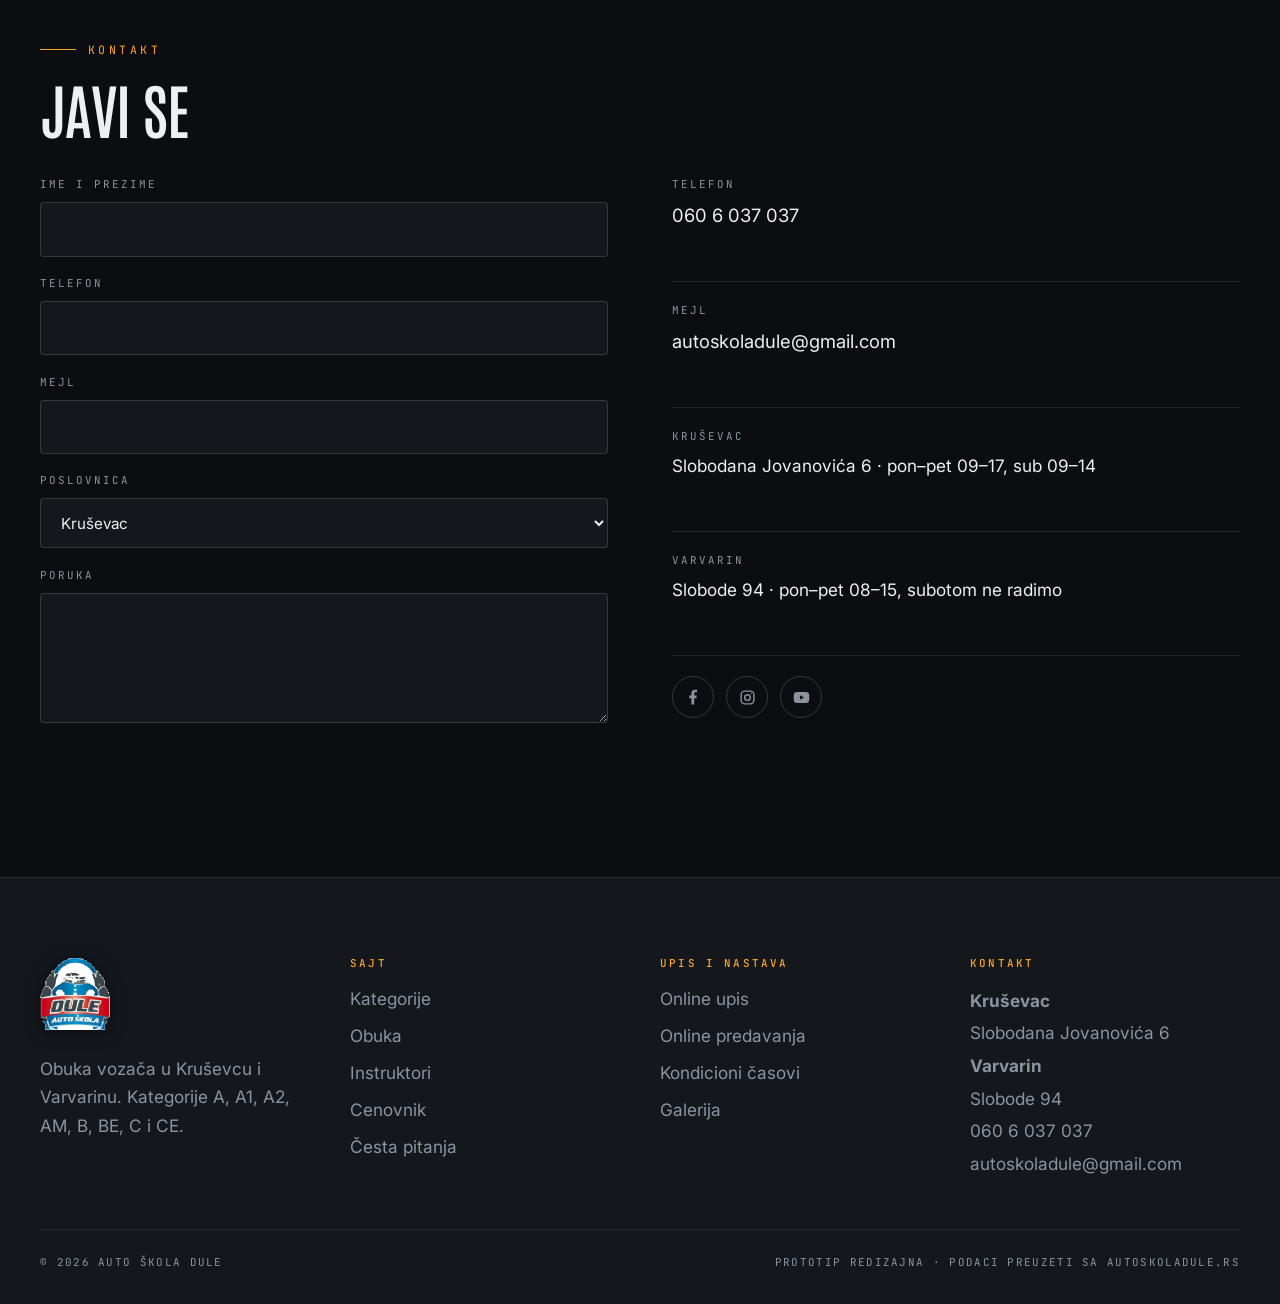
==== commit e5ef29d5: "Update index.html" ====
--- a/index.html
+++ b/index.html
@@ -964,10 +964,7 @@
           <label for="poruka">Poruka</label>
           <textarea id="poruka" name="poruka" required></textarea>
         </div>
-        <button class="dugme dugme--puno" type="submit">Pošalji poruku</button>
-        <p class="forma-nota" id="statusForme" role="status">
-          <p class="forma-nota" id="statusForme" role="status"></p>
-        </p>
+      <p class="forma-nota" id="statusForme" role="status"></p>
       </form>
 
       <div class="podaci-lista">
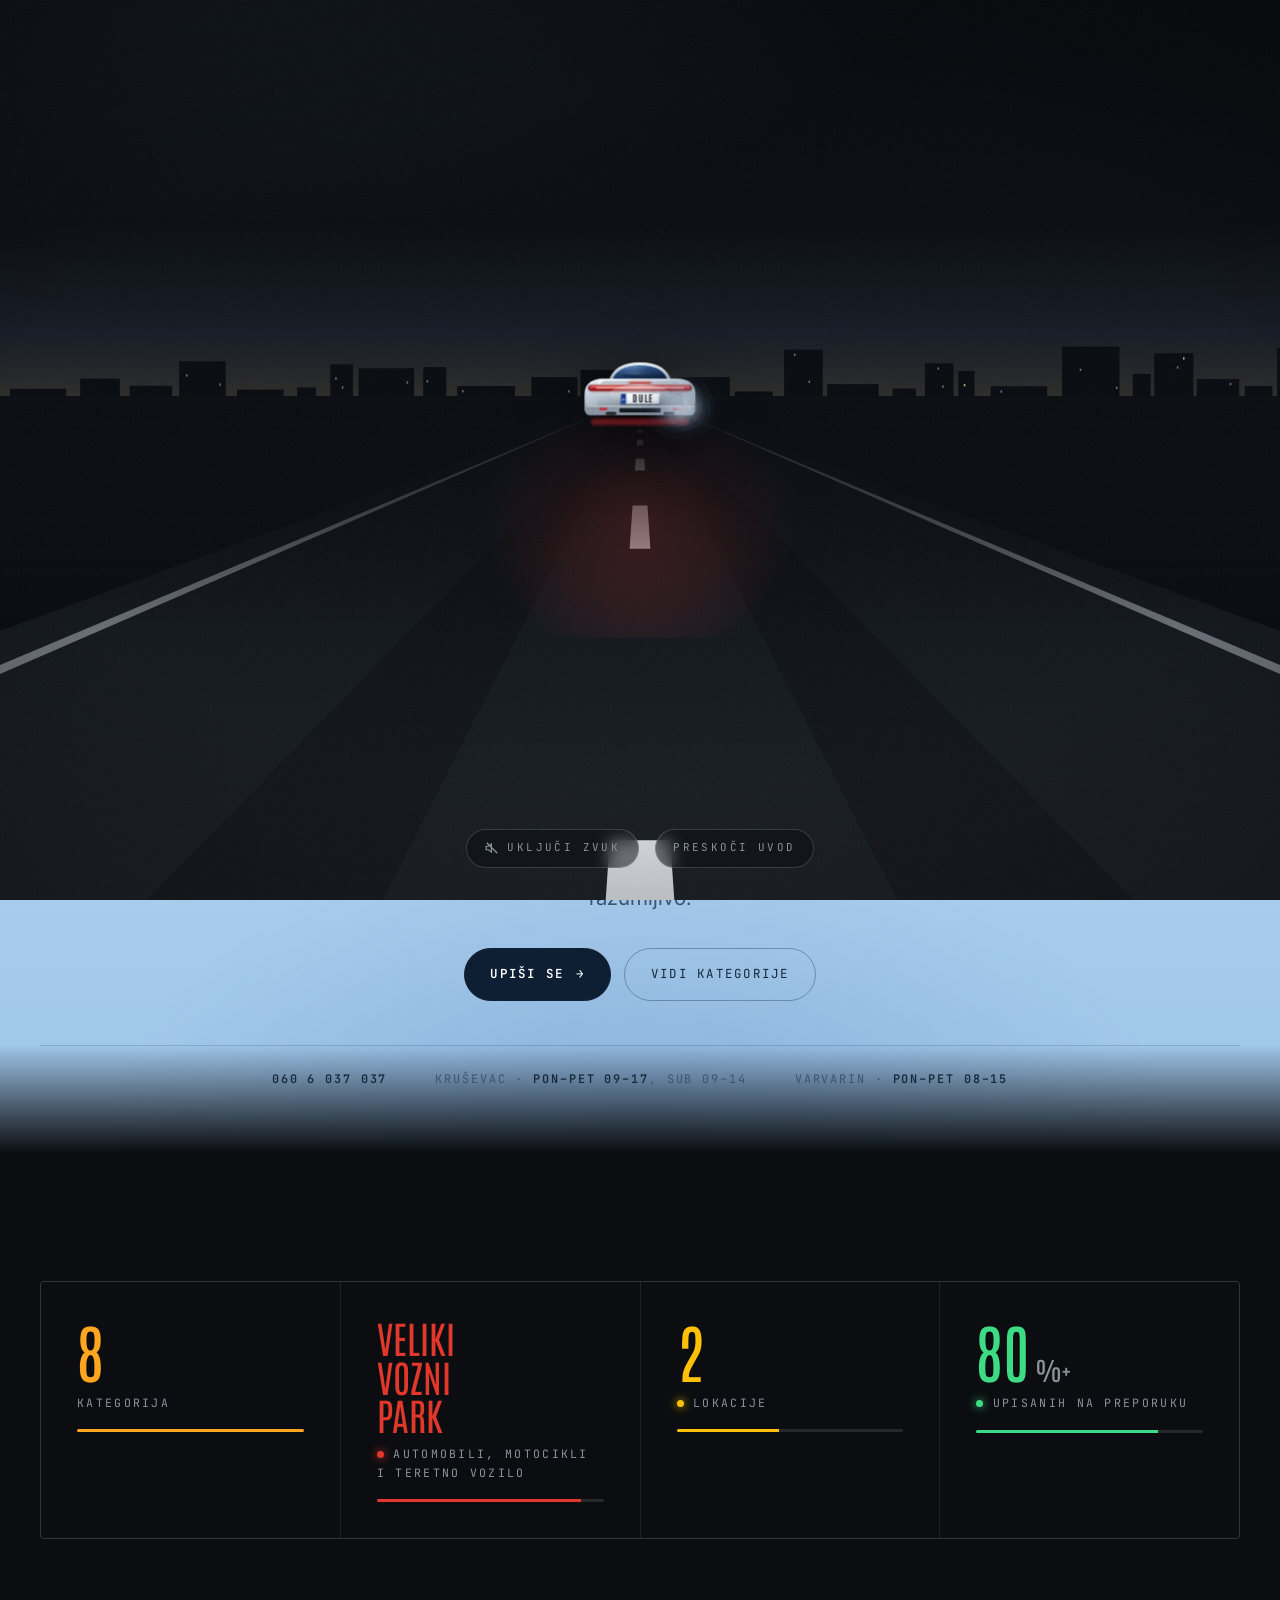
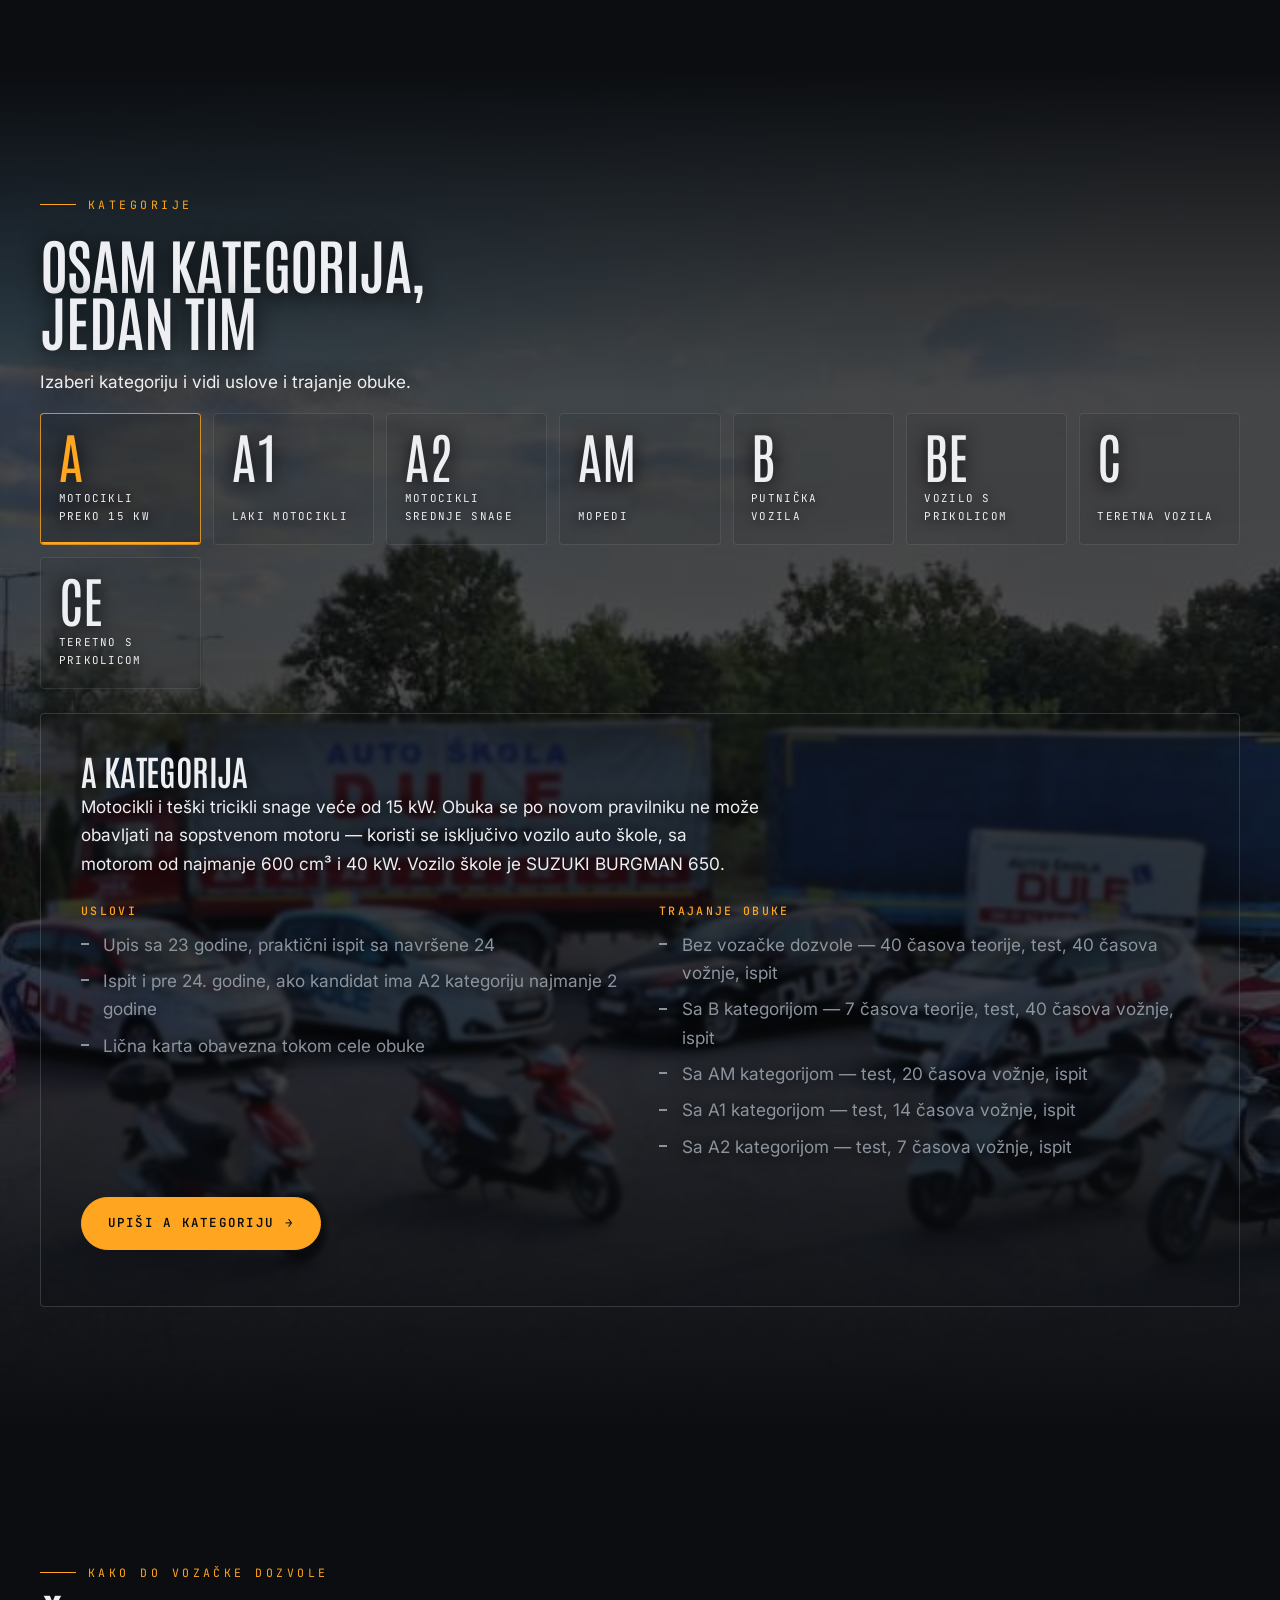
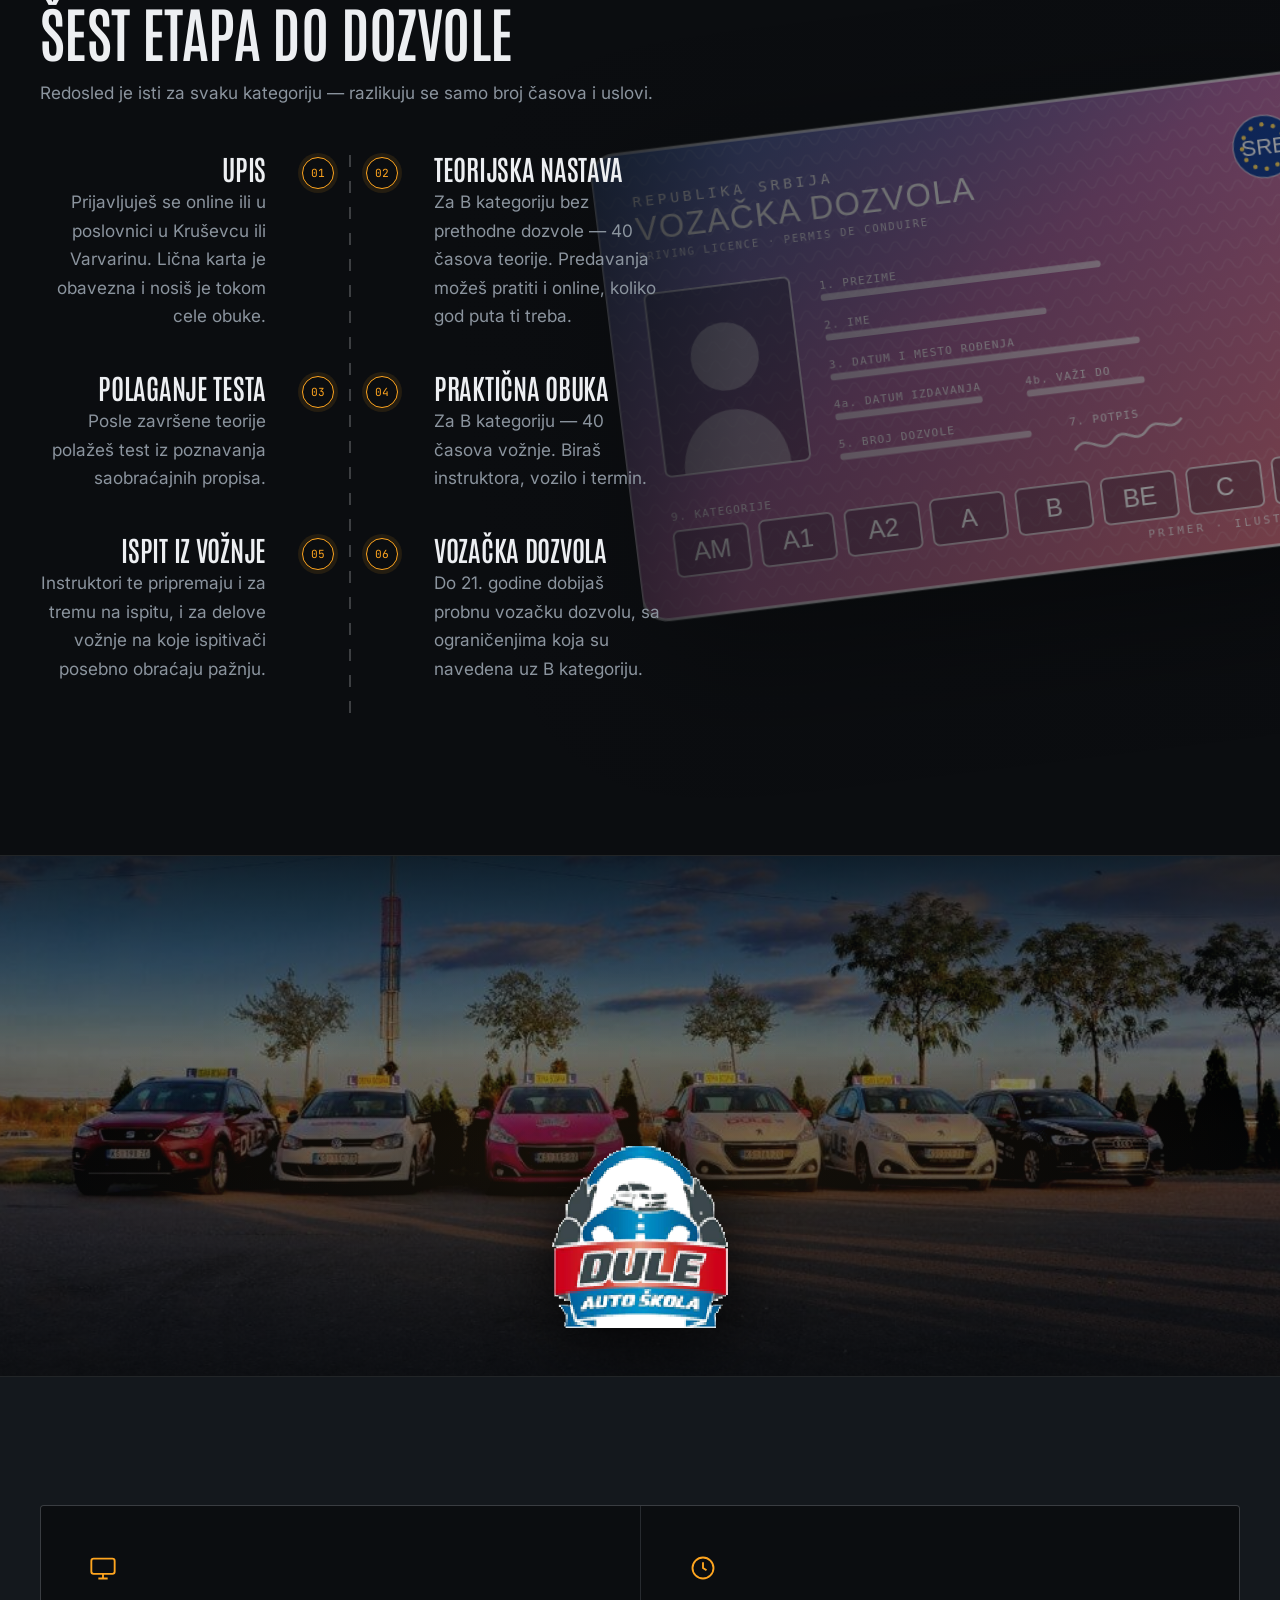
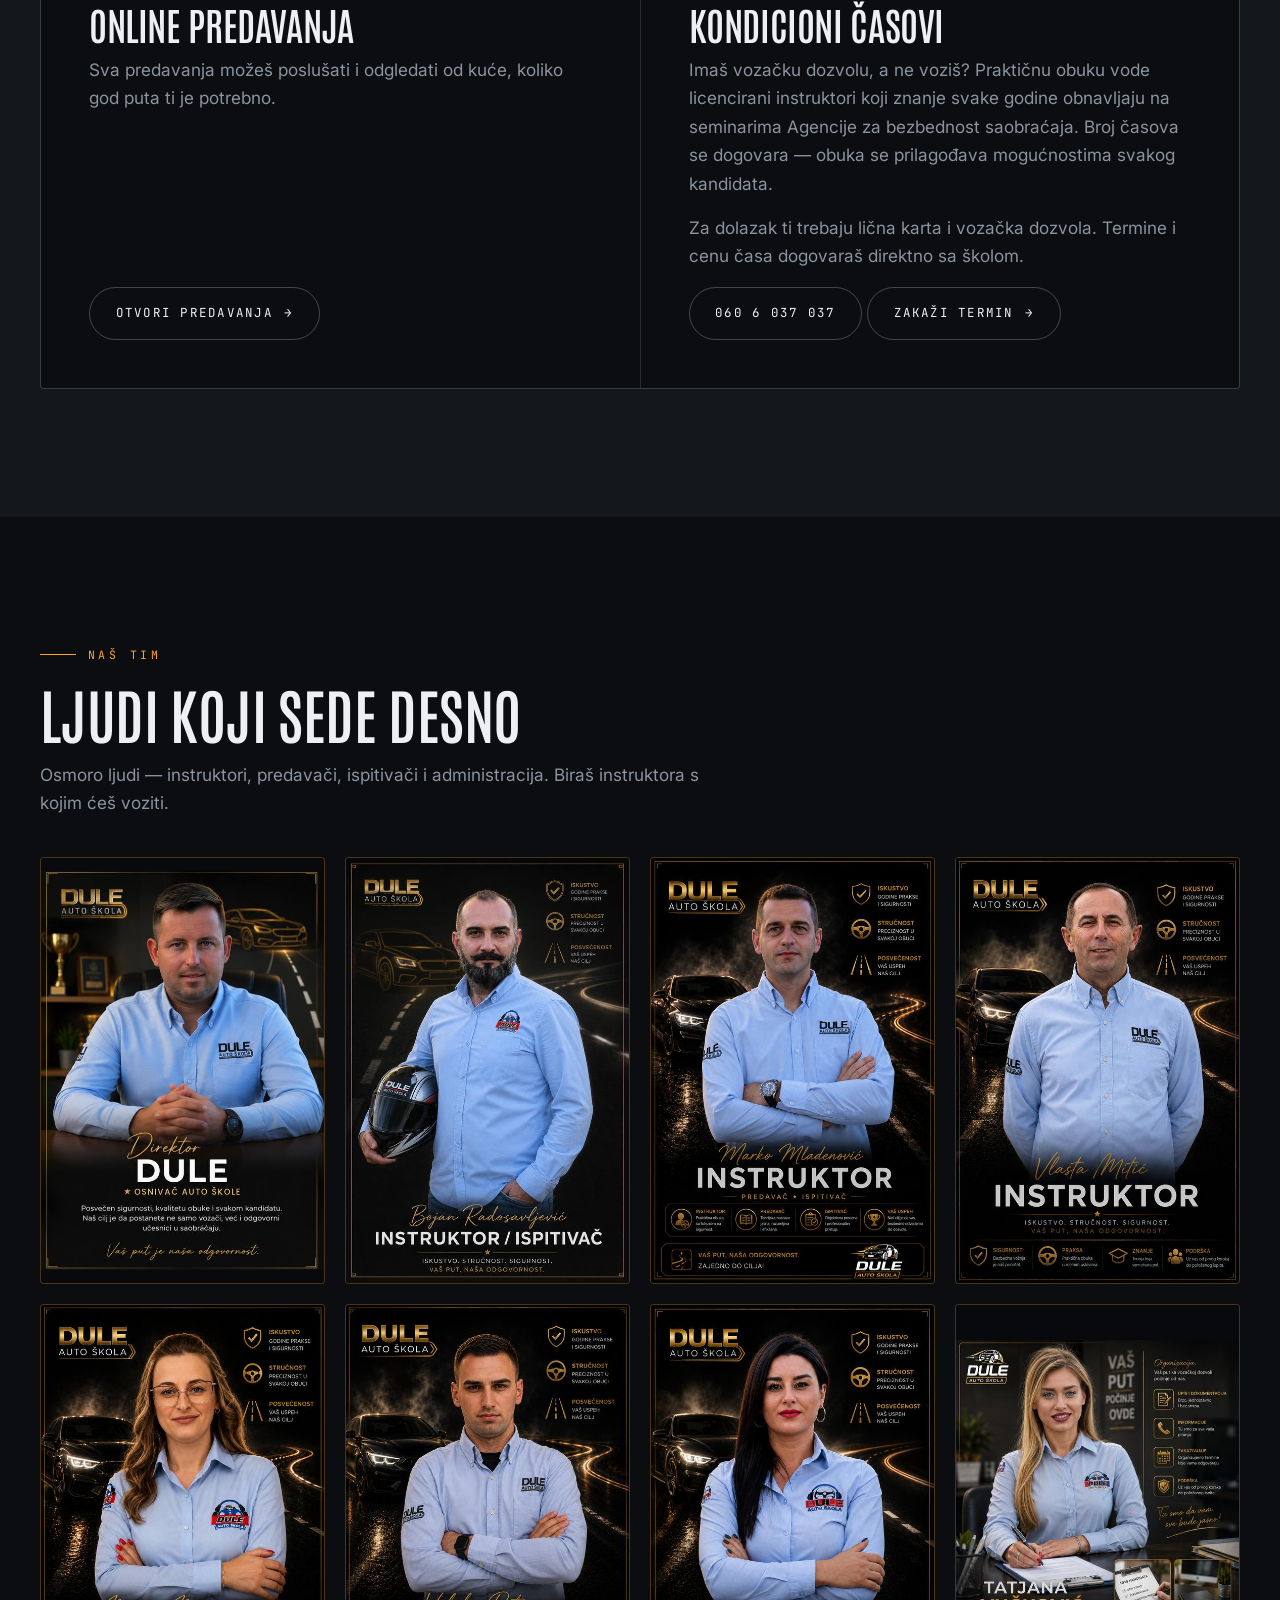
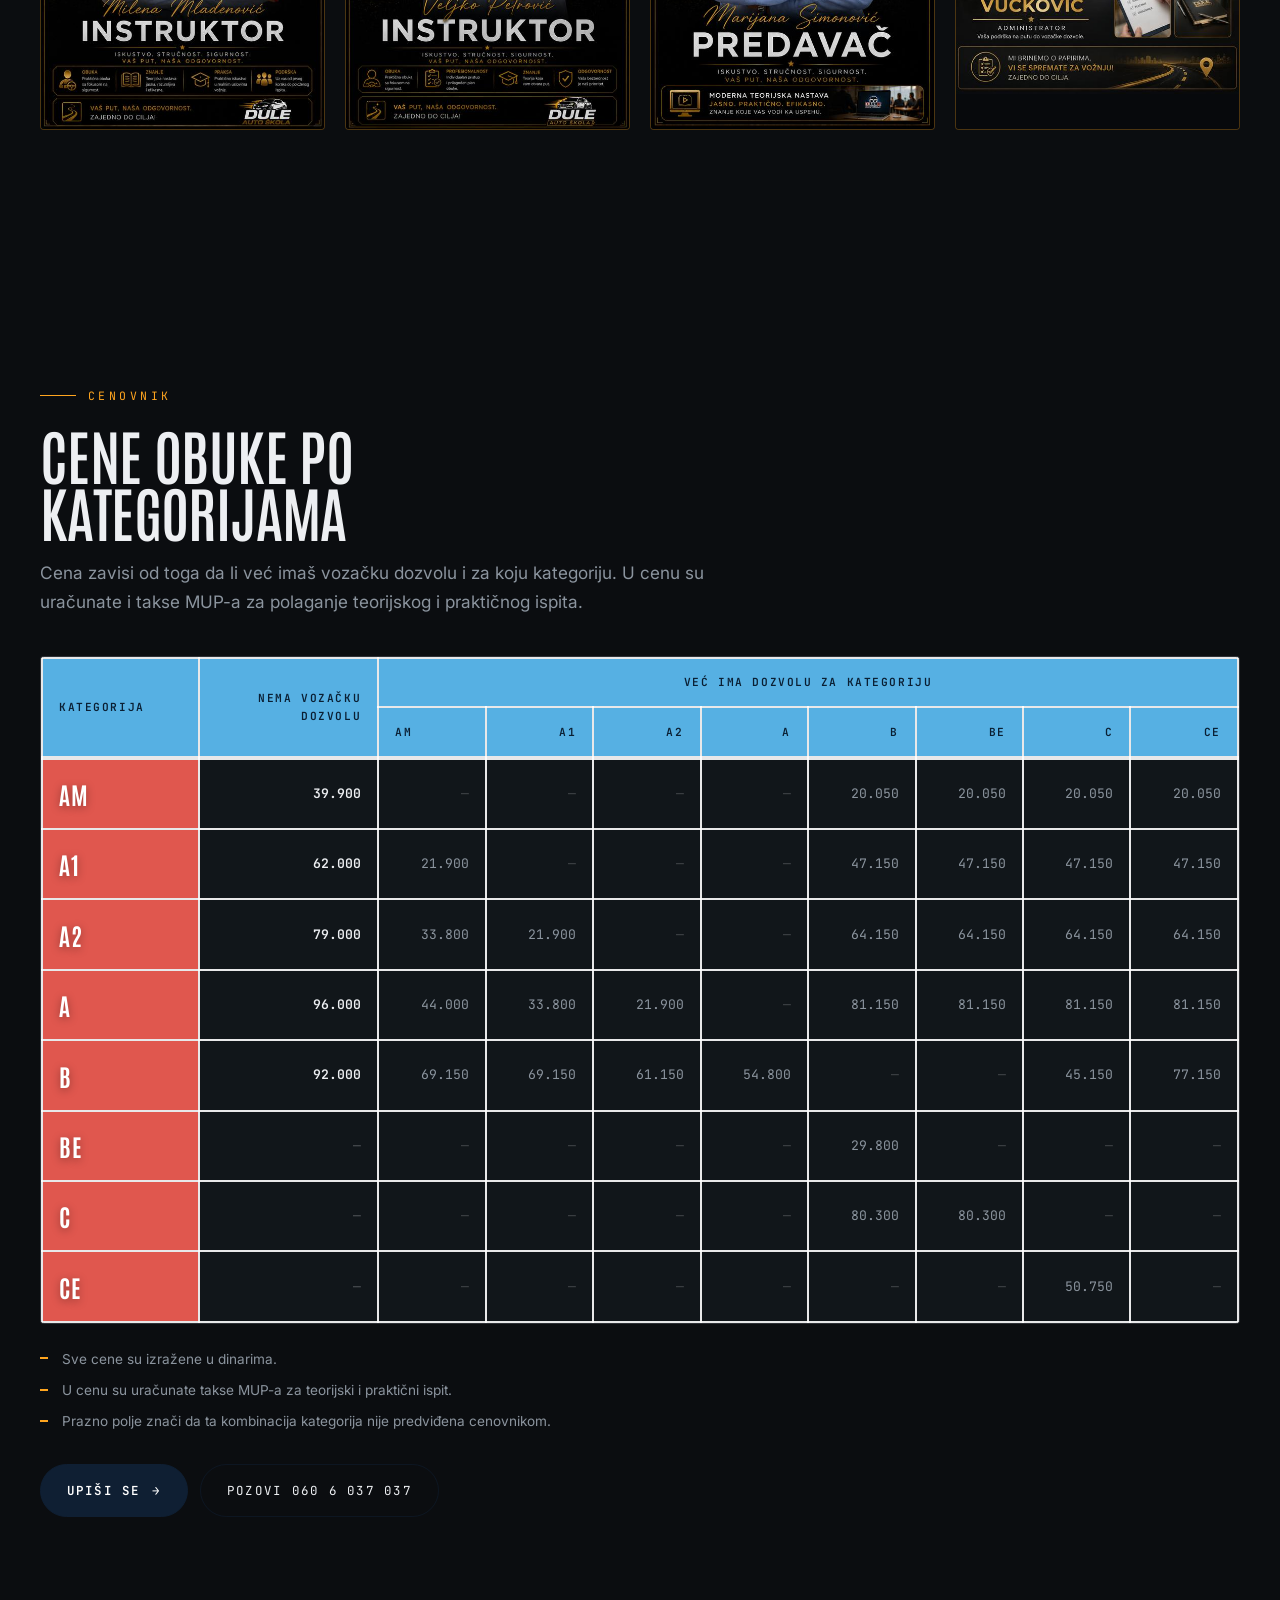
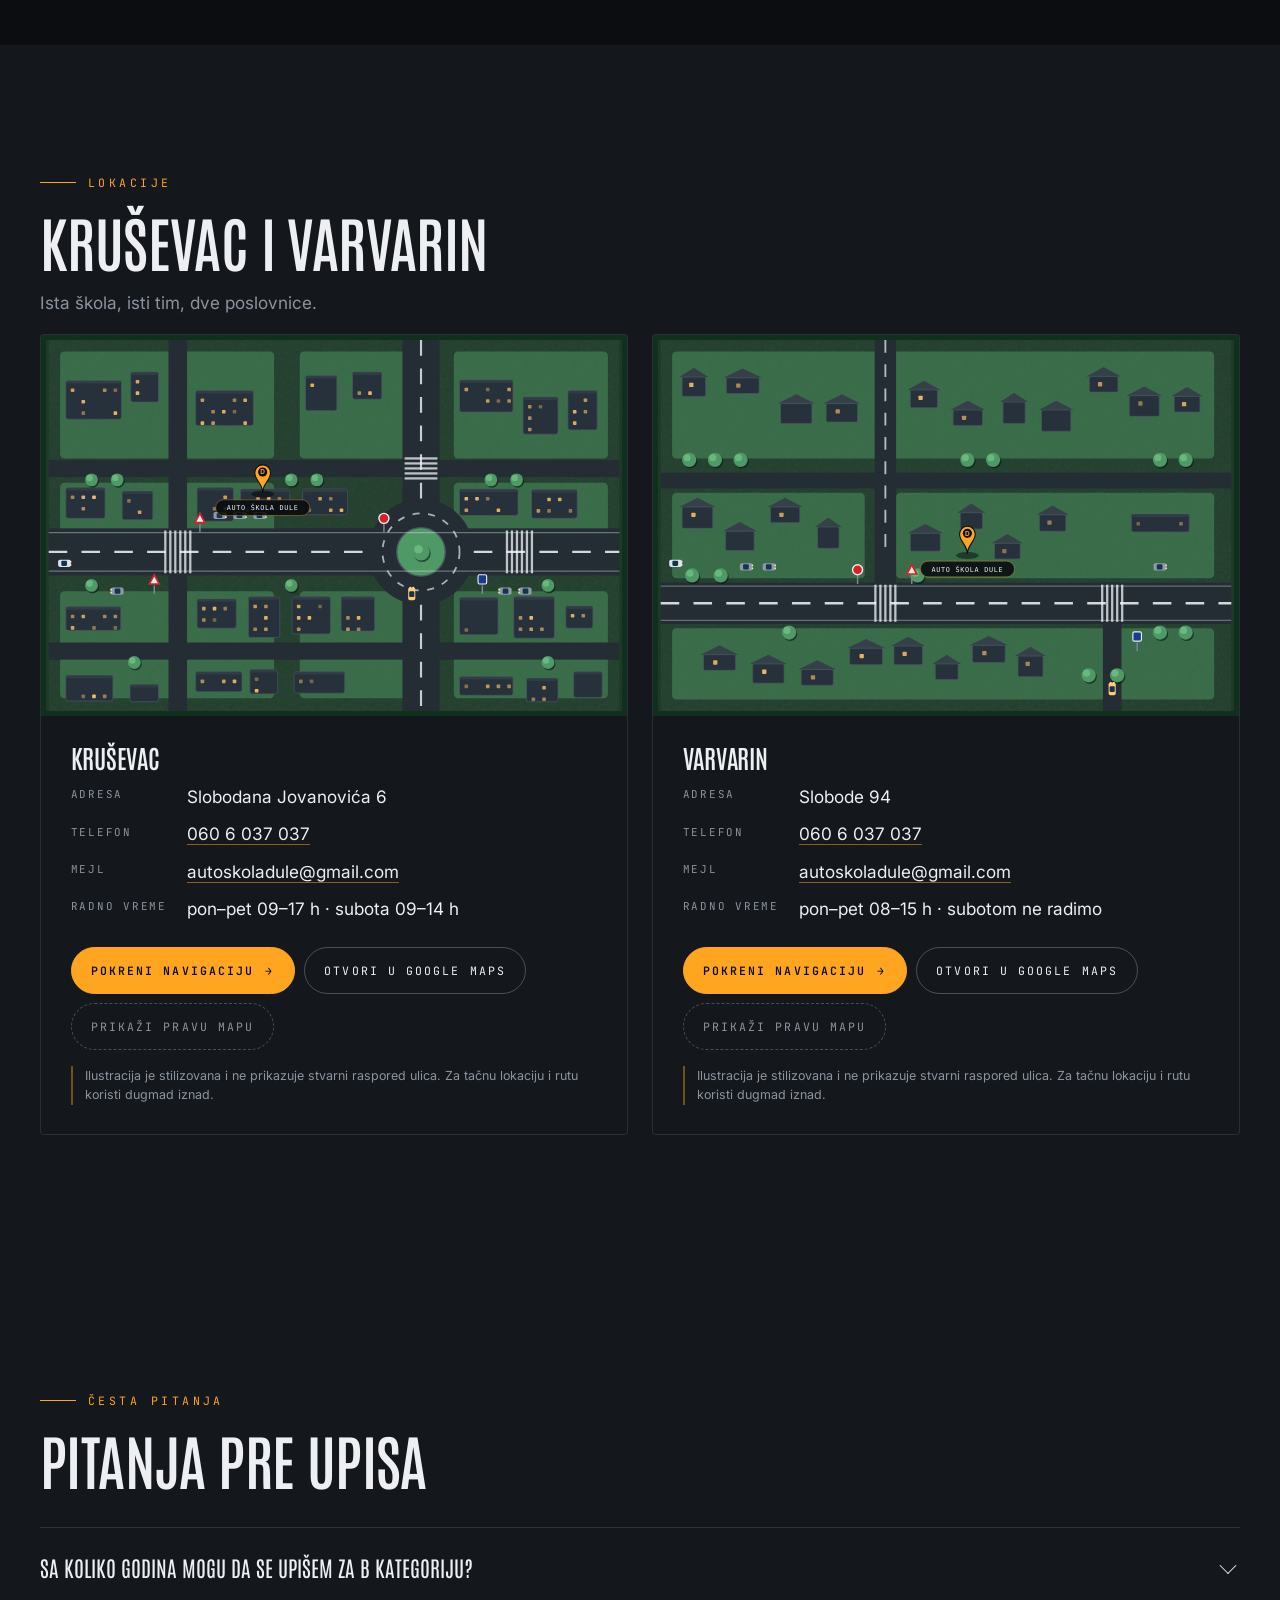
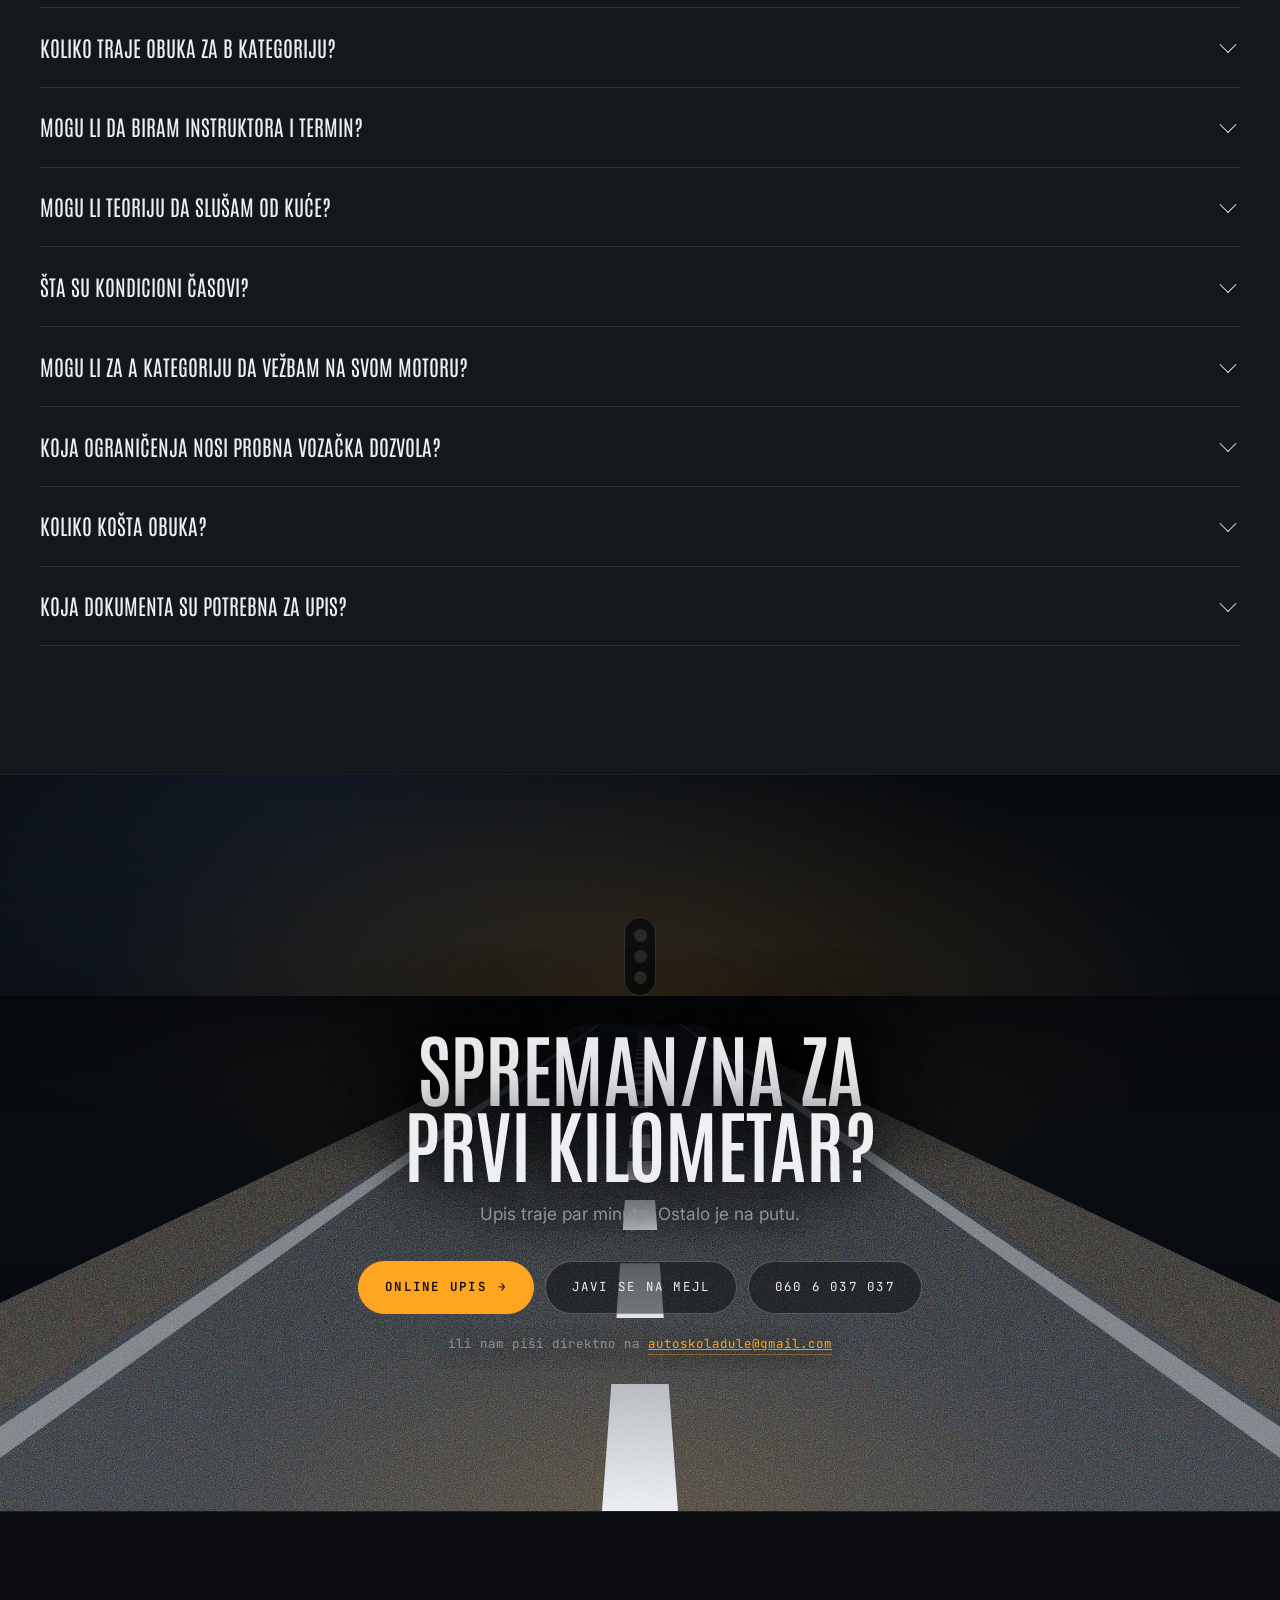
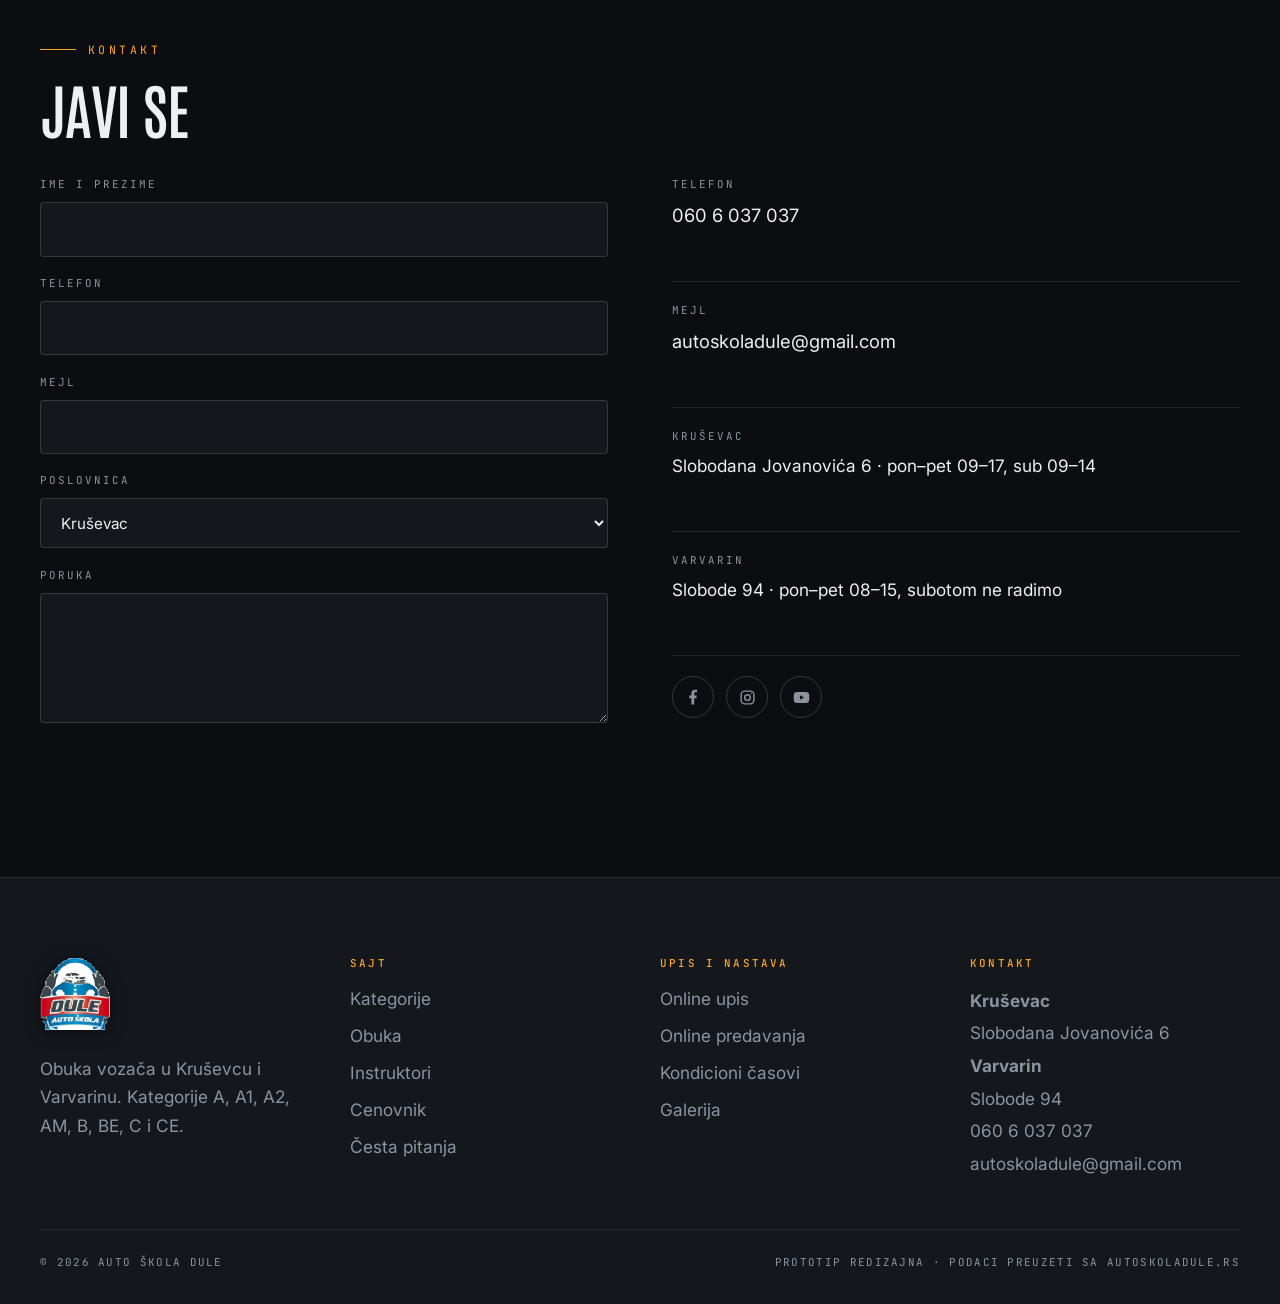
==== commit d3740bc6: "izmene kod slika tima" ====
--- a/index.html
+++ b/index.html
@@ -558,51 +558,51 @@
     <h2 class="naslov-sekcije">Ljudi koji sede desno</h2>
     <p class="uvod">Osmoro ljudi — instruktori, predavači, ispitivači i administracija. Biraš instruktora s kojim ćeš voziti.</p>
 
-    <div class="tim otkrij">
+   <div class="tim">
       <article class="clan clan--kartica">
-        <img class="clan__grafika" width="560" height="791" loading="lazy"
+        <img class="clan__grafika" width="560" height="791" 
              alt="Dušan Zdravković, direktor · osnivač Auto škole Dule"
              src="images/direktor-dule.jpg">
             </article>
 
       <article class="clan clan--kartica">
-        <img class="clan__grafika" width="560" height="840" loading="lazy"
+        <img class="clan__grafika" width="560" height="840" 
              alt="Bojan Radosavljević, instruktor / ispitivač Auto škole Dule"
              src="images/bojan-radosavljevic.jpg">
             </article>
 
       <article class="clan clan--kartica">
-        <img class="clan__grafika" width="560" height="841" loading="lazy"
+        <img class="clan__grafika" width="560" height="841" 
              alt="Marko Mladenović, instruktor / predavač / ispitivač Auto škole Dule"
              src="images/marko-mladenovic.jpg">
             </article>
 
       <article class="clan clan--kartica">
-        <img class="clan__grafika" width="560" height="841" loading="lazy"
+        <img class="clan__grafika" width="560" height="841" 
              alt="Vlasta Mitić, instruktor Auto škole Dule"
              src="images/vlasta-mitic.jpg">
             </article>
 
       <article class="clan clan--kartica">
-        <img class="clan__grafika" width="560" height="841" loading="lazy"
+        <img class="clan__grafika" width="560" height="841" 
              alt="Milena Mladenović, instruktor Auto škole Dule"
              src="images/milena-mladenovic.jpg">
             </article>
 
       <article class="clan clan--kartica">
-        <img class="clan__grafika" width="560" height="841" loading="lazy"
+        <img class="clan__grafika" width="560" height="841" 
              alt="Veljko Petrović, instruktor Auto škole Dule"
              src="images/veljko-petrovic.jpg">
             </article>
 
       <article class="clan clan--kartica">
-        <img class="clan__grafika" width="560" height="841" loading="lazy"
+        <img class="clan__grafika" width="560" height="841" 
              alt="Marijana Simonović, predavač Auto škole Dule"
              src="images/marijana-simonovic.jpg">
             </article>
 
       <article class="clan clan--kartica">
-        <img class="clan__grafika" width="560" height="700" loading="lazy"
+        <img class="clan__grafika" width="560" height="700" 
              alt="Tatjana Vučković, administrator Auto škole Dule"
              src="images/tatjana-vuckovic.jpg">
             </article>
